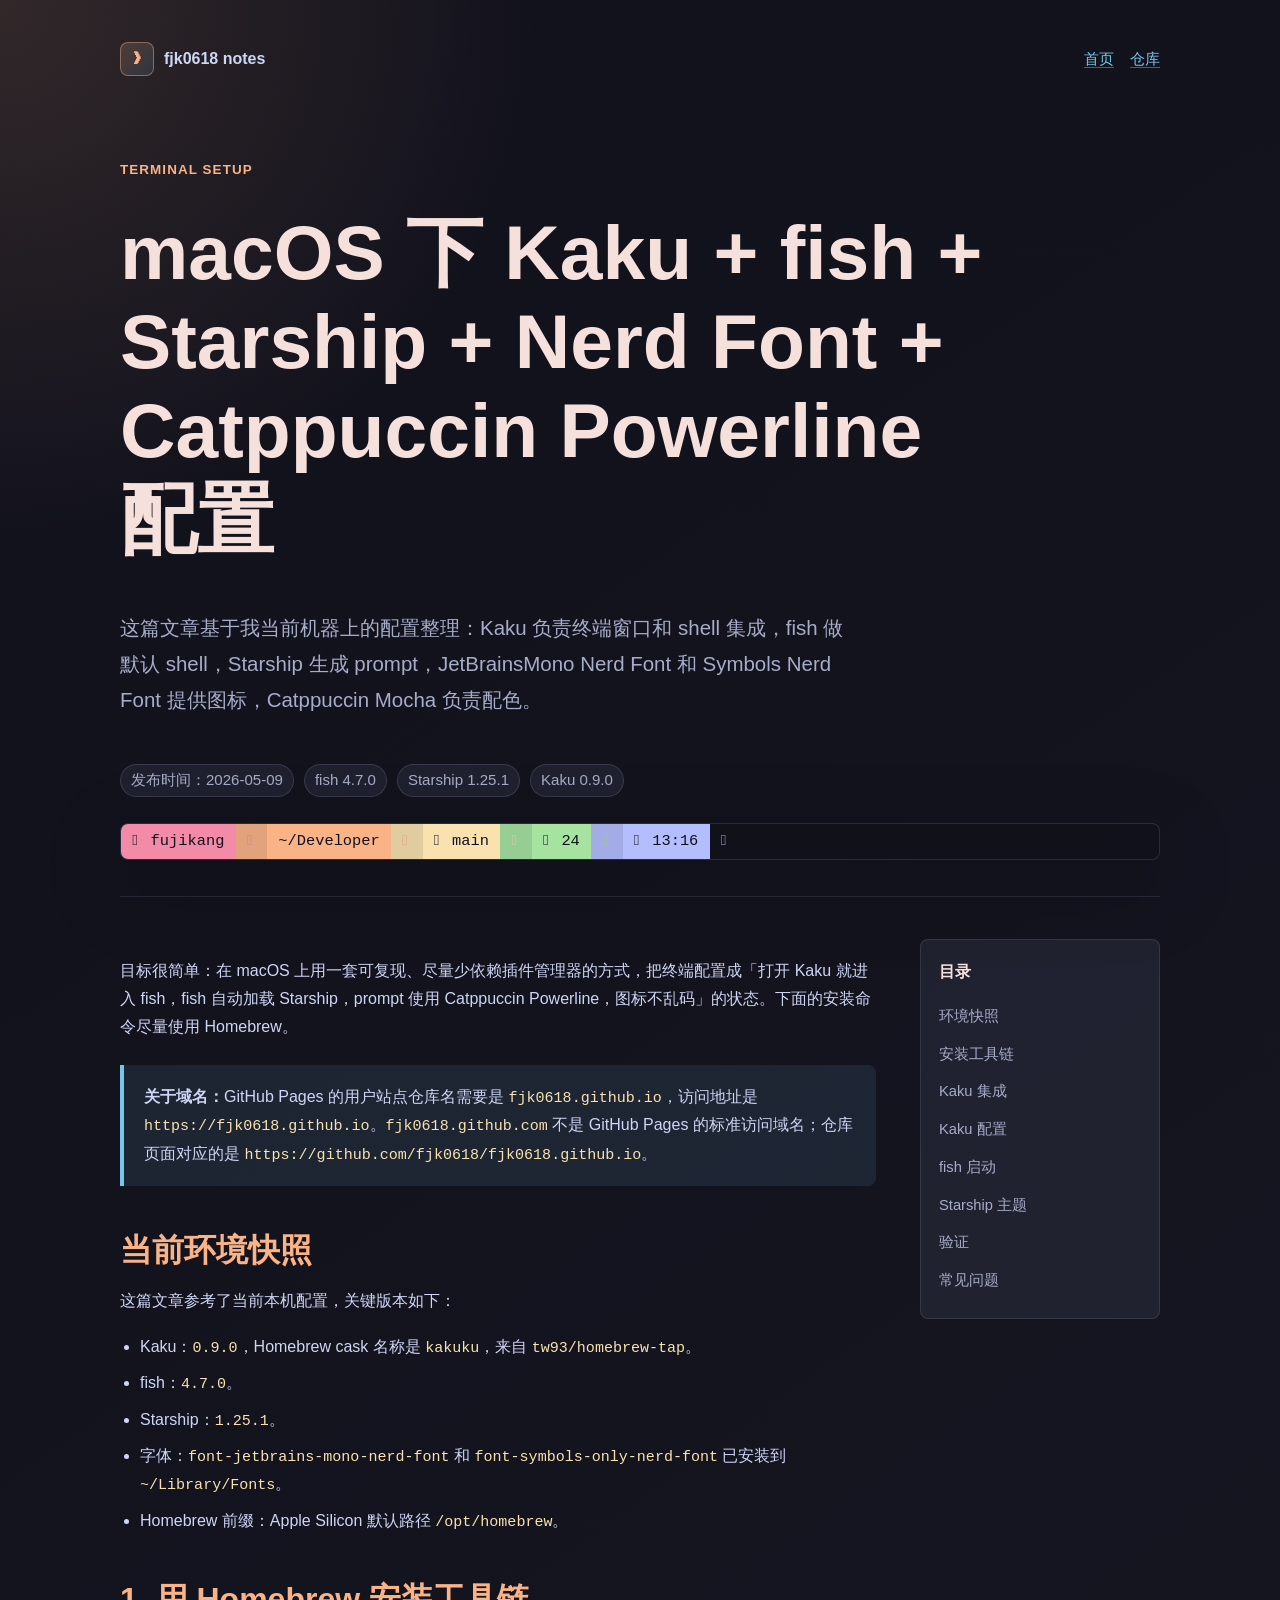
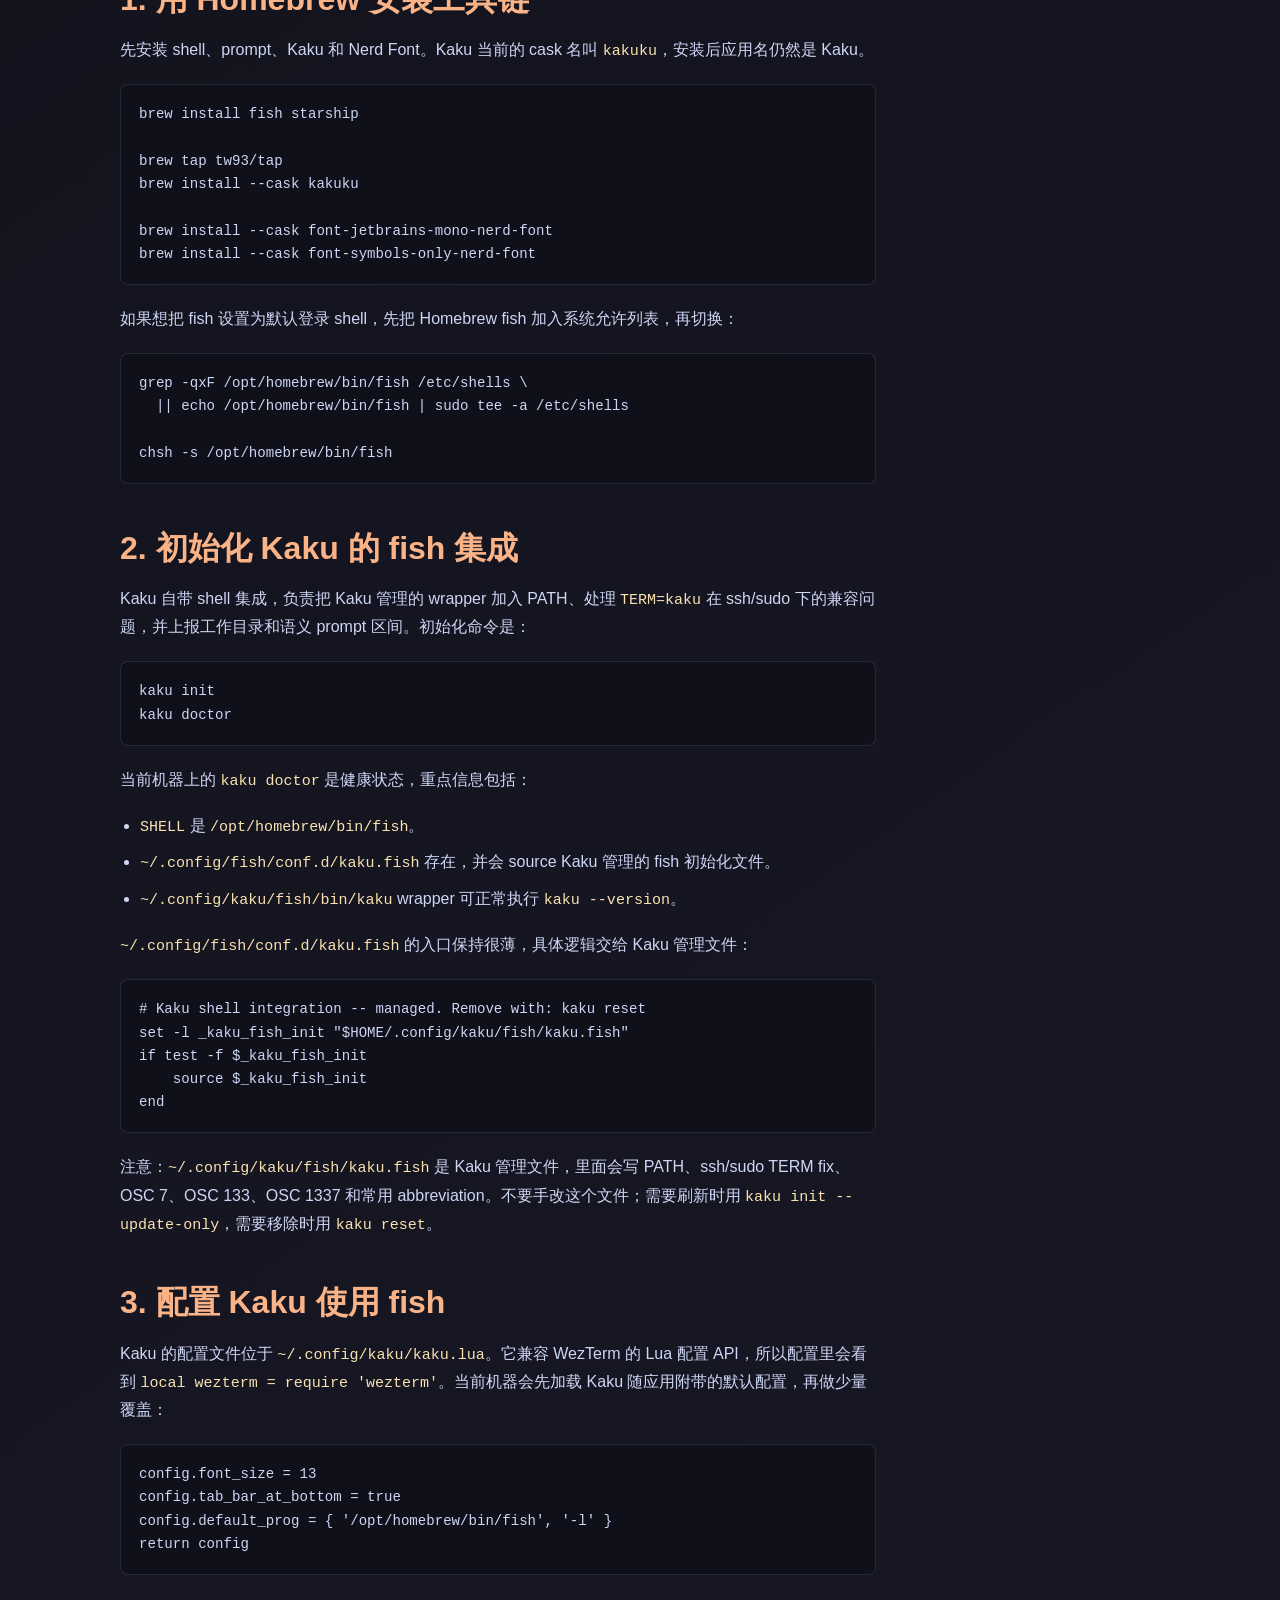
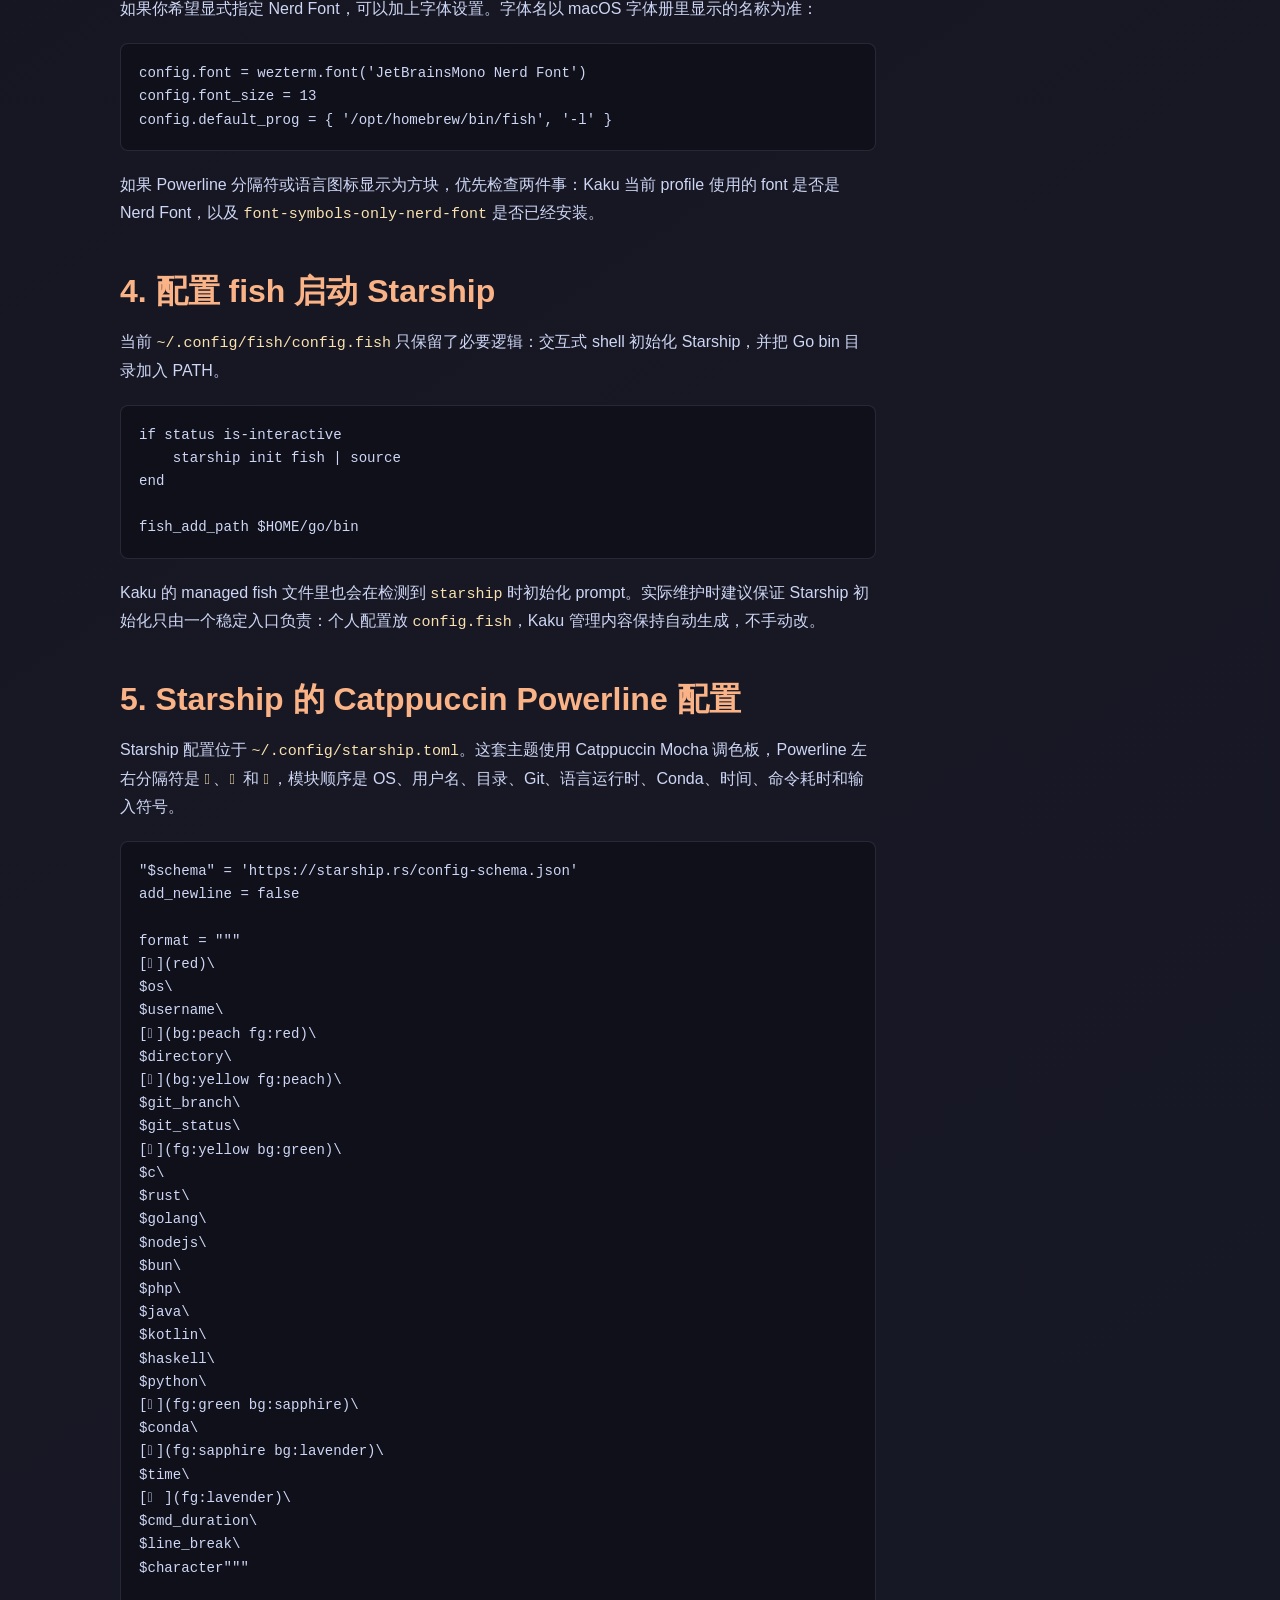
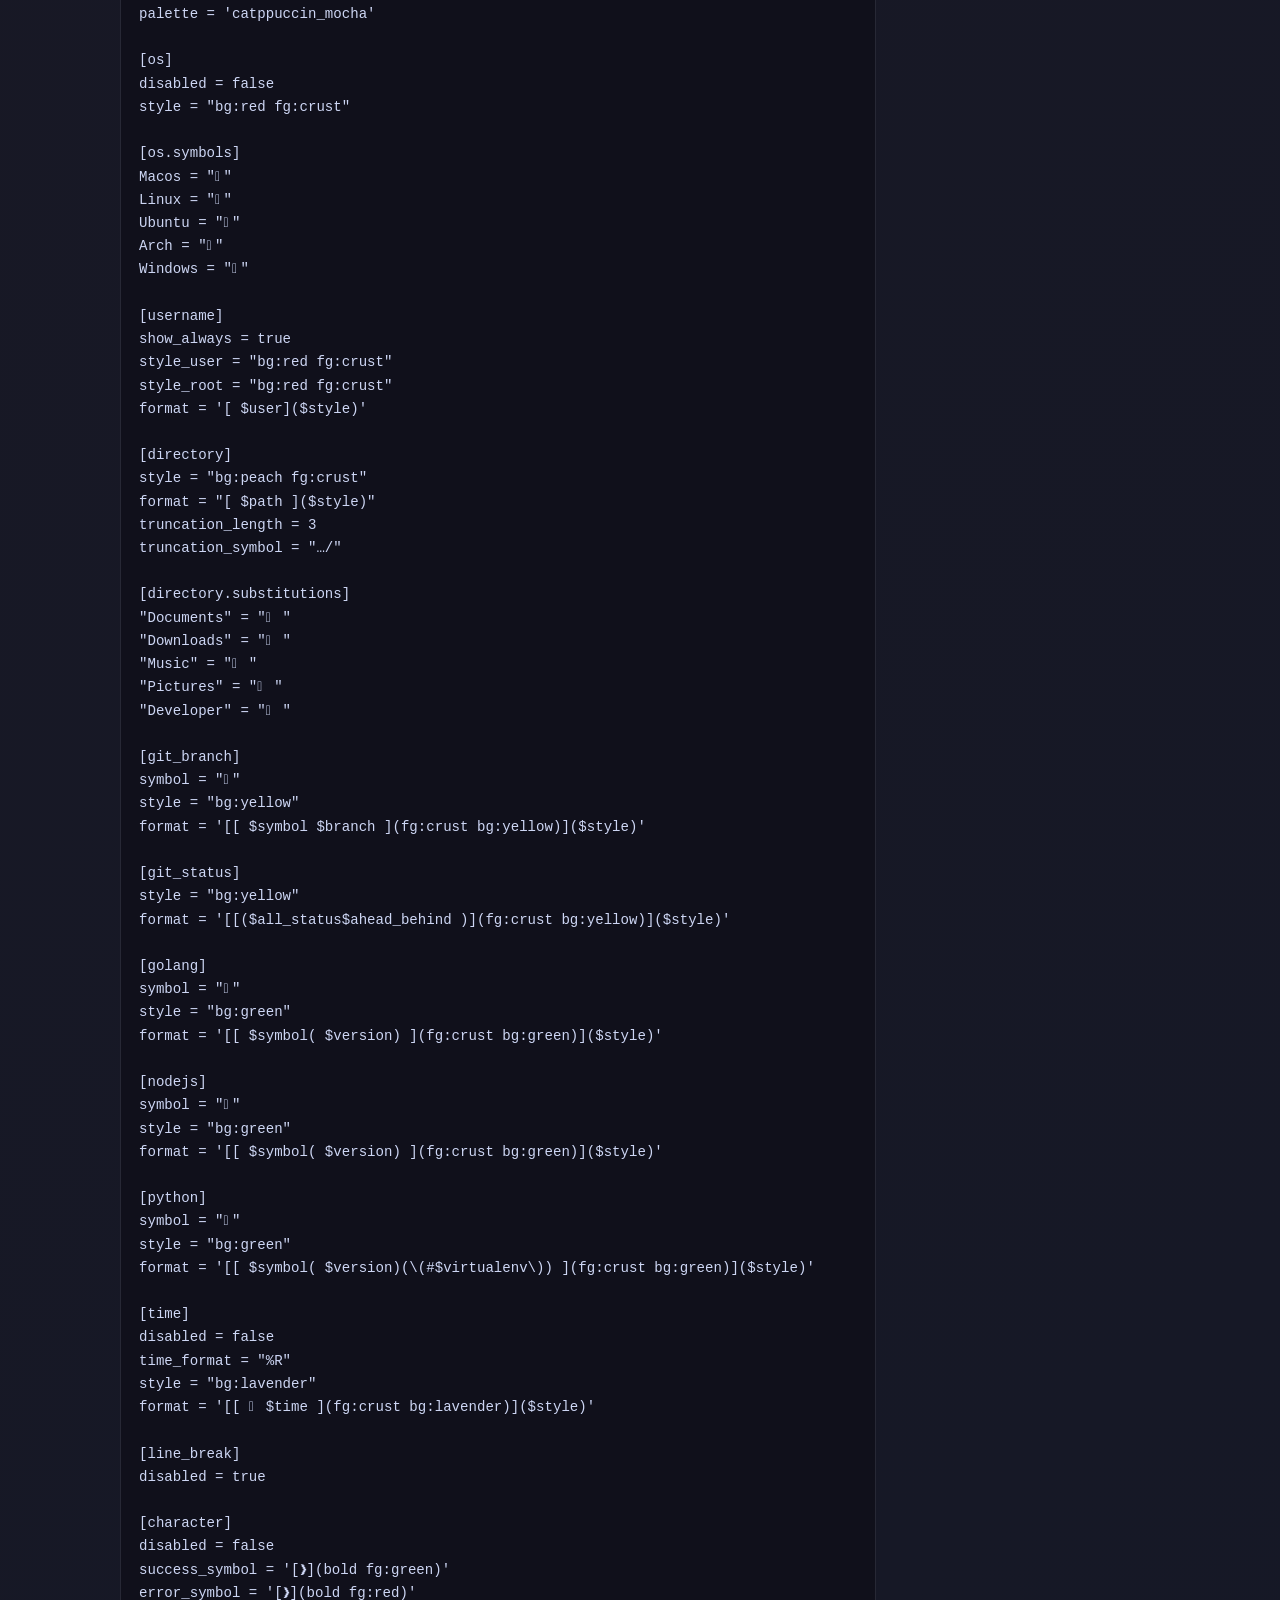
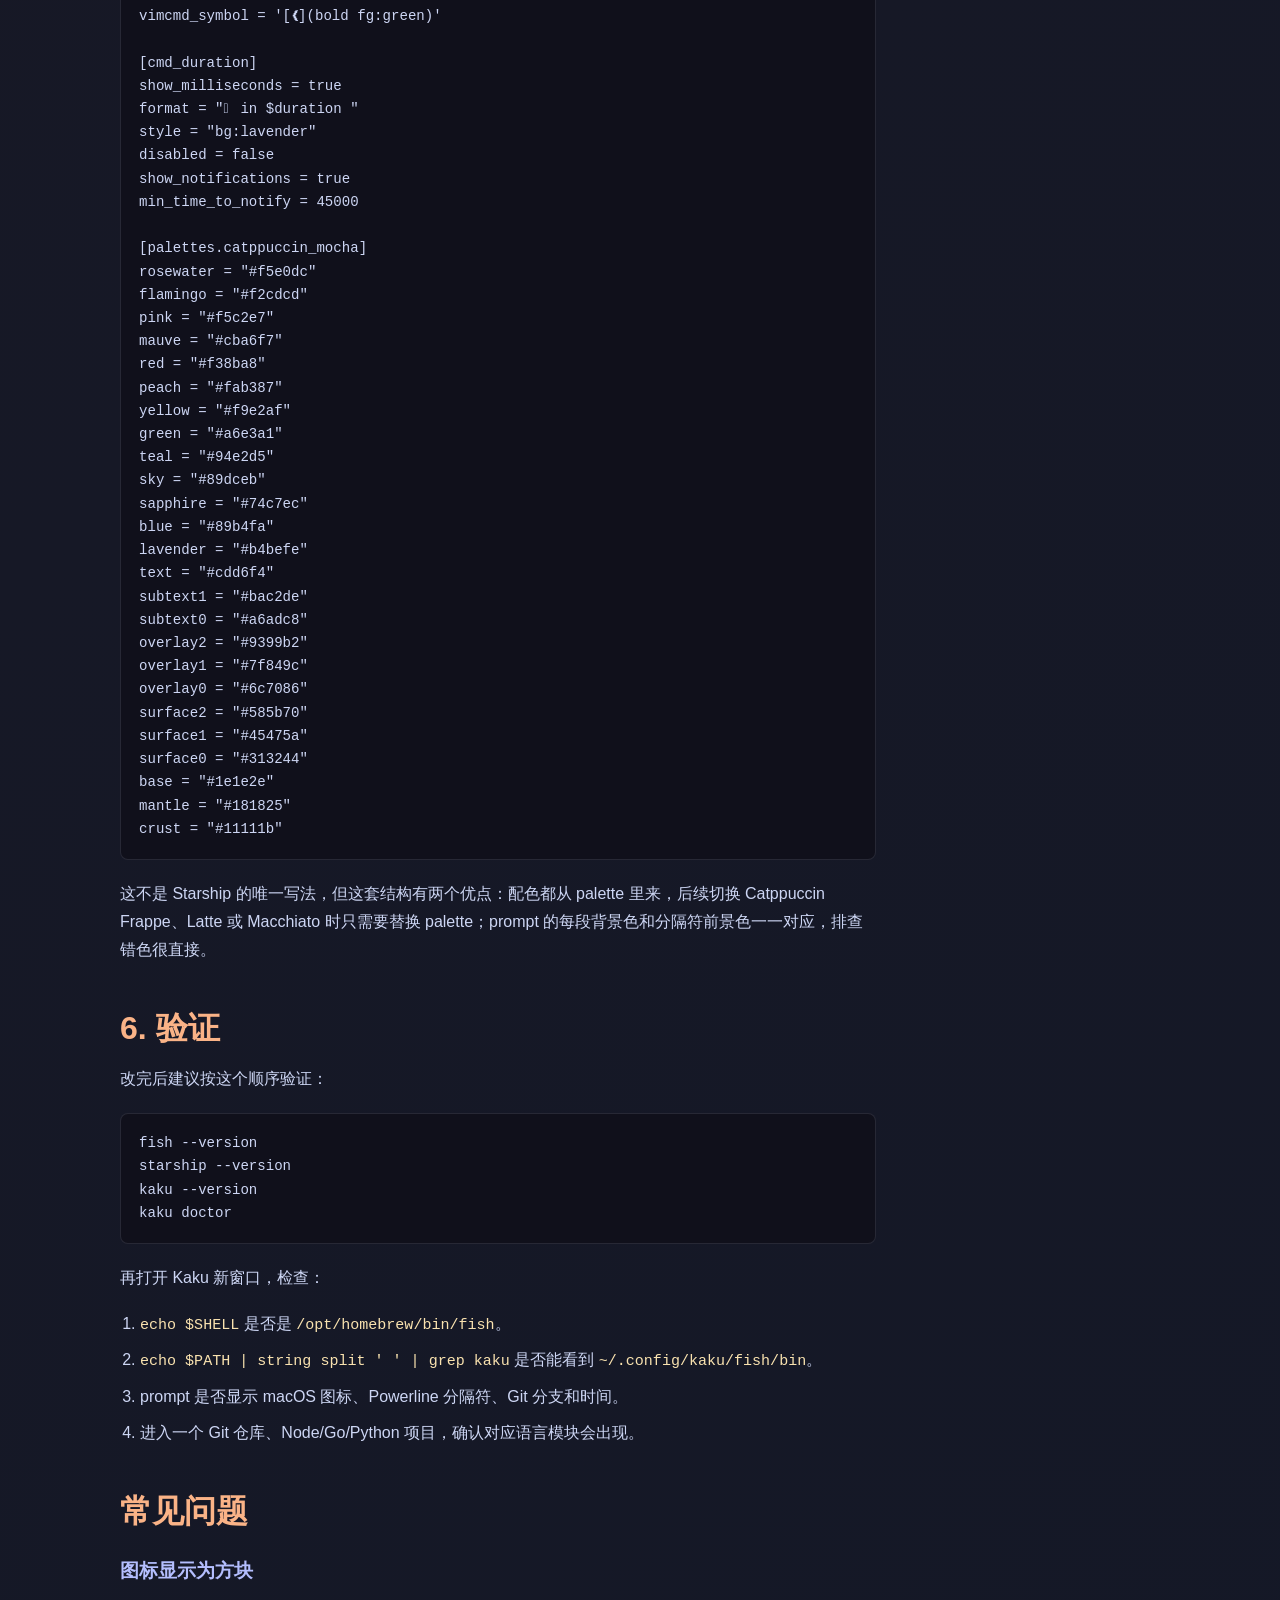
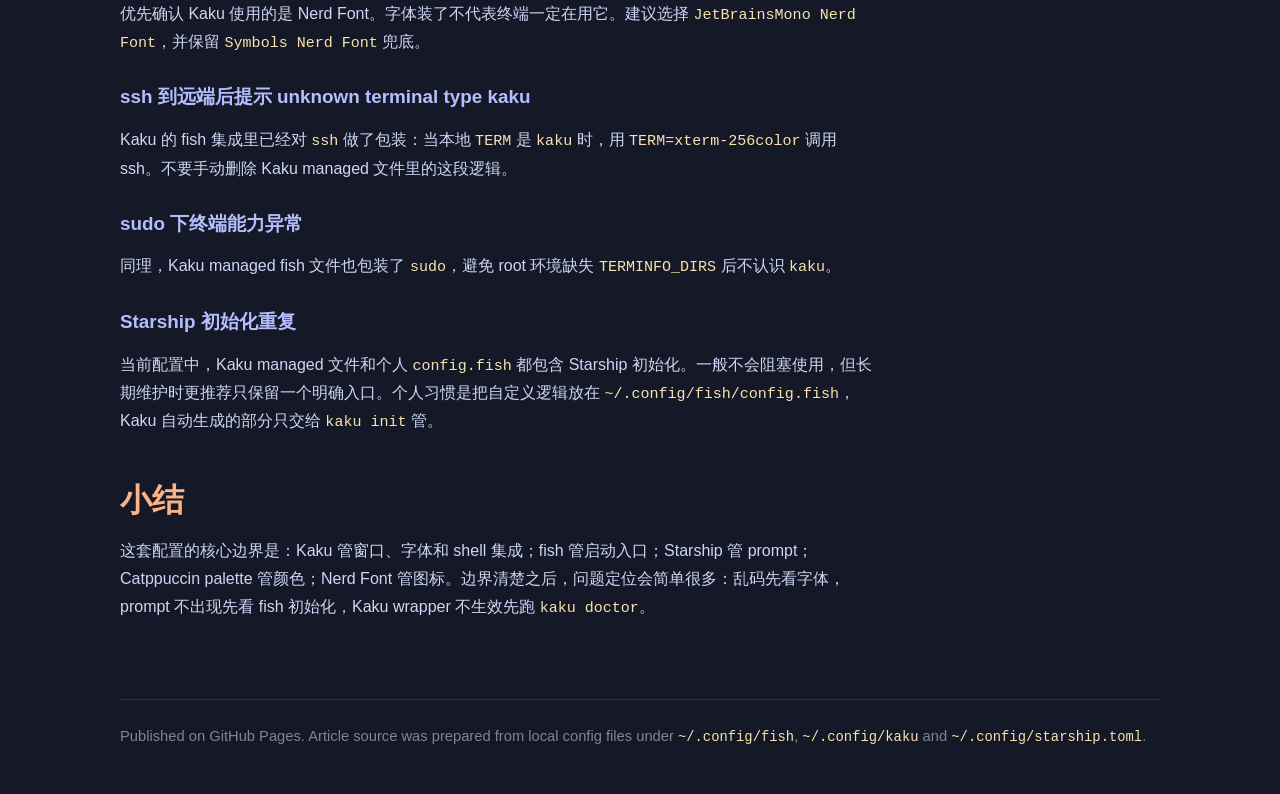
==== posts/mac-kaku-fish-starship-nerd-catppuccin-powerline/index.html @ 11c69523 "docs(blog): 发布终端配置文章" ====
<!doctype html>
<html lang="zh-CN">
  <head>
    <meta charset="utf-8">
    <meta name="viewport" content="width=device-width, initial-scale=1">
    <title>macOS 下 Kaku + fish + Starship + Nerd Font + Catppuccin Powerline 配置</title>
    <meta name="description" content="基于本机配置整理的 macOS 终端配置笔记：Kaku、fish、Starship、JetBrainsMono Nerd Font 与 Catppuccin Powerline prompt。">
    <link rel="stylesheet" href="/styles.css">
  </head>
  <body>
    <div class="site">
      <header class="topbar">
        <a class="brand" href="/">
          <span class="brand-mark">❯</span>
          <span>fjk0618 notes</span>
        </a>
        <nav class="nav" aria-label="站点导航">
          <a href="/">首页</a>
          <a href="https://github.com/fjk0618/fjk0618.github.io">仓库</a>
        </nav>
      </header>

      <section class="hero">
        <div class="eyebrow">terminal setup</div>
        <h1>macOS 下 Kaku + fish + Starship + Nerd Font + Catppuccin Powerline 配置</h1>
        <p class="lead">这篇文章基于我当前机器上的配置整理：Kaku 负责终端窗口和 shell 集成，fish 做默认 shell，Starship 生成 prompt，JetBrainsMono Nerd Font 和 Symbols Nerd Font 提供图标，Catppuccin Mocha 负责配色。</p>
        <div class="meta">
          <span class="pill">发布时间：2026-05-09</span>
          <span class="pill">fish 4.7.0</span>
          <span class="pill">Starship 1.25.1</span>
          <span class="pill">Kaku 0.9.0</span>
        </div>
        <div class="terminal-strip" aria-label="Prompt preview">
          <div class="terminal-line">
            <span class="seg seg-os">󰀵 fujikang</span><span class="seg sep" style="background: var(--peach); color: var(--red);"></span><span class="seg seg-dir">~/Developer</span><span class="seg sep" style="background: var(--yellow); color: var(--peach);"></span><span class="seg seg-git"> main</span><span class="seg sep" style="background: var(--green); color: var(--yellow);"></span><span class="seg seg-lang"> 24</span><span class="seg sep" style="background: var(--lavender); color: var(--green);"></span><span class="seg seg-time"> 13:16</span><span class="seg sep" style="color: var(--lavender);"></span>
          </div>
        </div>
      </section>

      <div class="content">
        <main>
          <article>
            <p>目标很简单：在 macOS 上用一套可复现、尽量少依赖插件管理器的方式，把终端配置成「打开 Kaku 就进入 fish，fish 自动加载 Starship，prompt 使用 Catppuccin Powerline，图标不乱码」的状态。下面的安装命令尽量使用 Homebrew。</p>

            <div class="note">
              <strong>关于域名：</strong>GitHub Pages 的用户站点仓库名需要是 <code>fjk0618.github.io</code>，访问地址是 <code>https://fjk0618.github.io</code>。<code>fjk0618.github.com</code> 不是 GitHub Pages 的标准访问域名；仓库页面对应的是 <code>https://github.com/fjk0618/fjk0618.github.io</code>。
            </div>

            <h2 id="environment">当前环境快照</h2>
            <p>这篇文章参考了当前本机配置，关键版本如下：</p>
            <ul>
              <li>Kaku：<code>0.9.0</code>，Homebrew cask 名称是 <code>kakuku</code>，来自 <code>tw93/homebrew-tap</code>。</li>
              <li>fish：<code>4.7.0</code>。</li>
              <li>Starship：<code>1.25.1</code>。</li>
              <li>字体：<code>font-jetbrains-mono-nerd-font</code> 和 <code>font-symbols-only-nerd-font</code> 已安装到 <code>~/Library/Fonts</code>。</li>
              <li>Homebrew 前缀：Apple Silicon 默认路径 <code>/opt/homebrew</code>。</li>
            </ul>

            <h2 id="install">1. 用 Homebrew 安装工具链</h2>
            <p>先安装 shell、prompt、Kaku 和 Nerd Font。Kaku 当前的 cask 名叫 <code>kakuku</code>，安装后应用名仍然是 Kaku。</p>
<pre><code class="language-bash">brew install fish starship

brew tap tw93/tap
brew install --cask kakuku

brew install --cask font-jetbrains-mono-nerd-font
brew install --cask font-symbols-only-nerd-font</code></pre>

            <p>如果想把 fish 设置为默认登录 shell，先把 Homebrew fish 加入系统允许列表，再切换：</p>
<pre><code class="language-bash">grep -qxF /opt/homebrew/bin/fish /etc/shells \
  || echo /opt/homebrew/bin/fish | sudo tee -a /etc/shells

chsh -s /opt/homebrew/bin/fish</code></pre>

            <h2 id="kaku">2. 初始化 Kaku 的 fish 集成</h2>
            <p>Kaku 自带 shell 集成，负责把 Kaku 管理的 wrapper 加入 PATH、处理 <code>TERM=kaku</code> 在 ssh/sudo 下的兼容问题，并上报工作目录和语义 prompt 区间。初始化命令是：</p>
<pre><code class="language-bash">kaku init
kaku doctor</code></pre>

            <p>当前机器上的 <code>kaku doctor</code> 是健康状态，重点信息包括：</p>
            <ul>
              <li><code>SHELL</code> 是 <code>/opt/homebrew/bin/fish</code>。</li>
              <li><code>~/.config/fish/conf.d/kaku.fish</code> 存在，并会 source Kaku 管理的 fish 初始化文件。</li>
              <li><code>~/.config/kaku/fish/bin/kaku</code> wrapper 可正常执行 <code>kaku --version</code>。</li>
            </ul>

            <p><code>~/.config/fish/conf.d/kaku.fish</code> 的入口保持很薄，具体逻辑交给 Kaku 管理文件：</p>
<pre><code class="language-fish"># Kaku shell integration -- managed. Remove with: kaku reset
set -l _kaku_fish_init "$HOME/.config/kaku/fish/kaku.fish"
if test -f $_kaku_fish_init
    source $_kaku_fish_init
end</code></pre>

            <p>注意：<code>~/.config/kaku/fish/kaku.fish</code> 是 Kaku 管理文件，里面会写 PATH、ssh/sudo TERM fix、OSC 7、OSC 133、OSC 1337 和常用 abbreviation。不要手改这个文件；需要刷新时用 <code>kaku init --update-only</code>，需要移除时用 <code>kaku reset</code>。</p>

            <h2 id="kaku-config">3. 配置 Kaku 使用 fish</h2>
            <p>Kaku 的配置文件位于 <code>~/.config/kaku/kaku.lua</code>。它兼容 WezTerm 的 Lua 配置 API，所以配置里会看到 <code>local wezterm = require 'wezterm'</code>。当前机器会先加载 Kaku 随应用附带的默认配置，再做少量覆盖：</p>
<pre><code class="language-lua">config.font_size = 13
config.tab_bar_at_bottom = true
config.default_prog = { '/opt/homebrew/bin/fish', '-l' }
return config</code></pre>

            <p>如果你希望显式指定 Nerd Font，可以加上字体设置。字体名以 macOS 字体册里显示的名称为准：</p>
<pre><code class="language-lua">config.font = wezterm.font('JetBrainsMono Nerd Font')
config.font_size = 13
config.default_prog = { '/opt/homebrew/bin/fish', '-l' }</code></pre>

            <p>如果 Powerline 分隔符或语言图标显示为方块，优先检查两件事：Kaku 当前 profile 使用的 font 是否是 Nerd Font，以及 <code>font-symbols-only-nerd-font</code> 是否已经安装。</p>

            <h2 id="fish">4. 配置 fish 启动 Starship</h2>
            <p>当前 <code>~/.config/fish/config.fish</code> 只保留了必要逻辑：交互式 shell 初始化 Starship，并把 Go bin 目录加入 PATH。</p>
<pre><code class="language-fish">if status is-interactive
    starship init fish | source
end

fish_add_path $HOME/go/bin</code></pre>

            <p>Kaku 的 managed fish 文件里也会在检测到 <code>starship</code> 时初始化 prompt。实际维护时建议保证 Starship 初始化只由一个稳定入口负责：个人配置放 <code>config.fish</code>，Kaku 管理内容保持自动生成，不手动改。</p>

            <h2 id="starship">5. Starship 的 Catppuccin Powerline 配置</h2>
            <p>Starship 配置位于 <code>~/.config/starship.toml</code>。这套主题使用 Catppuccin Mocha 调色板，Powerline 左右分隔符是 <code></code>、<code></code> 和 <code></code>，模块顺序是 OS、用户名、目录、Git、语言运行时、Conda、时间、命令耗时和输入符号。</p>

<pre><code class="language-toml">"$schema" = 'https://starship.rs/config-schema.json'
add_newline = false

format = """
[](red)\
$os\
$username\
[](bg:peach fg:red)\
$directory\
[](bg:yellow fg:peach)\
$git_branch\
$git_status\
[](fg:yellow bg:green)\
$c\
$rust\
$golang\
$nodejs\
$bun\
$php\
$java\
$kotlin\
$haskell\
$python\
[](fg:green bg:sapphire)\
$conda\
[](fg:sapphire bg:lavender)\
$time\
[ ](fg:lavender)\
$cmd_duration\
$line_break\
$character"""

palette = 'catppuccin_mocha'

[os]
disabled = false
style = "bg:red fg:crust"

[os.symbols]
Macos = "󰀵"
Linux = "󰌽"
Ubuntu = "󰕈"
Arch = "󰣇"
Windows = ""

[username]
show_always = true
style_user = "bg:red fg:crust"
style_root = "bg:red fg:crust"
format = '[ $user]($style)'

[directory]
style = "bg:peach fg:crust"
format = "[ $path ]($style)"
truncation_length = 3
truncation_symbol = "…/"

[directory.substitutions]
"Documents" = "󰈙 "
"Downloads" = " "
"Music" = "󰝚 "
"Pictures" = " "
"Developer" = "󰲋 "

[git_branch]
symbol = ""
style = "bg:yellow"
format = '[[ $symbol $branch ](fg:crust bg:yellow)]($style)'

[git_status]
style = "bg:yellow"
format = '[[($all_status$ahead_behind )](fg:crust bg:yellow)]($style)'

[golang]
symbol = ""
style = "bg:green"
format = '[[ $symbol( $version) ](fg:crust bg:green)]($style)'

[nodejs]
symbol = ""
style = "bg:green"
format = '[[ $symbol( $version) ](fg:crust bg:green)]($style)'

[python]
symbol = ""
style = "bg:green"
format = '[[ $symbol( $version)(\(#$virtualenv\)) ](fg:crust bg:green)]($style)'

[time]
disabled = false
time_format = "%R"
style = "bg:lavender"
format = '[[  $time ](fg:crust bg:lavender)]($style)'

[line_break]
disabled = true

[character]
disabled = false
success_symbol = '[❯](bold fg:green)'
error_symbol = '[❯](bold fg:red)'
vimcmd_symbol = '[❮](bold fg:green)'

[cmd_duration]
show_milliseconds = true
format = " in $duration "
style = "bg:lavender"
disabled = false
show_notifications = true
min_time_to_notify = 45000

[palettes.catppuccin_mocha]
rosewater = "#f5e0dc"
flamingo = "#f2cdcd"
pink = "#f5c2e7"
mauve = "#cba6f7"
red = "#f38ba8"
peach = "#fab387"
yellow = "#f9e2af"
green = "#a6e3a1"
teal = "#94e2d5"
sky = "#89dceb"
sapphire = "#74c7ec"
blue = "#89b4fa"
lavender = "#b4befe"
text = "#cdd6f4"
subtext1 = "#bac2de"
subtext0 = "#a6adc8"
overlay2 = "#9399b2"
overlay1 = "#7f849c"
overlay0 = "#6c7086"
surface2 = "#585b70"
surface1 = "#45475a"
surface0 = "#313244"
base = "#1e1e2e"
mantle = "#181825"
crust = "#11111b"</code></pre>

            <p>这不是 Starship 的唯一写法，但这套结构有两个优点：配色都从 palette 里来，后续切换 Catppuccin Frappe、Latte 或 Macchiato 时只需要替换 palette；prompt 的每段背景色和分隔符前景色一一对应，排查错色很直接。</p>

            <h2 id="verify">6. 验证</h2>
            <p>改完后建议按这个顺序验证：</p>
<pre><code class="language-bash">fish --version
starship --version
kaku --version
kaku doctor</code></pre>

            <p>再打开 Kaku 新窗口，检查：</p>
            <ol>
              <li><code>echo $SHELL</code> 是否是 <code>/opt/homebrew/bin/fish</code>。</li>
              <li><code>echo $PATH | string split ' ' | grep kaku</code> 是否能看到 <code>~/.config/kaku/fish/bin</code>。</li>
              <li>prompt 是否显示 macOS 图标、Powerline 分隔符、Git 分支和时间。</li>
              <li>进入一个 Git 仓库、Node/Go/Python 项目，确认对应语言模块会出现。</li>
            </ol>

            <h2 id="troubleshooting">常见问题</h2>
            <h3>图标显示为方块</h3>
            <p>优先确认 Kaku 使用的是 Nerd Font。字体装了不代表终端一定在用它。建议选择 <code>JetBrainsMono Nerd Font</code>，并保留 <code>Symbols Nerd Font</code> 兜底。</p>

            <h3>ssh 到远端后提示 unknown terminal type kaku</h3>
            <p>Kaku 的 fish 集成里已经对 <code>ssh</code> 做了包装：当本地 <code>TERM</code> 是 <code>kaku</code> 时，用 <code>TERM=xterm-256color</code> 调用 ssh。不要手动删除 Kaku managed 文件里的这段逻辑。</p>

            <h3>sudo 下终端能力异常</h3>
            <p>同理，Kaku managed fish 文件也包装了 <code>sudo</code>，避免 root 环境缺失 <code>TERMINFO_DIRS</code> 后不认识 <code>kaku</code>。</p>

            <h3>Starship 初始化重复</h3>
            <p>当前配置中，Kaku managed 文件和个人 <code>config.fish</code> 都包含 Starship 初始化。一般不会阻塞使用，但长期维护时更推荐只保留一个明确入口。个人习惯是把自定义逻辑放在 <code>~/.config/fish/config.fish</code>，Kaku 自动生成的部分只交给 <code>kaku init</code> 管。</p>

            <h2 id="summary">小结</h2>
            <p>这套配置的核心边界是：Kaku 管窗口、字体和 shell 集成；fish 管启动入口；Starship 管 prompt；Catppuccin palette 管颜色；Nerd Font 管图标。边界清楚之后，问题定位会简单很多：乱码先看字体，prompt 不出现先看 fish 初始化，Kaku wrapper 不生效先跑 <code>kaku doctor</code>。</p>
          </article>
        </main>

        <aside class="toc" aria-label="文章目录">
          <strong>目录</strong>
          <a href="#environment">环境快照</a>
          <a href="#install">安装工具链</a>
          <a href="#kaku">Kaku 集成</a>
          <a href="#kaku-config">Kaku 配置</a>
          <a href="#fish">fish 启动</a>
          <a href="#starship">Starship 主题</a>
          <a href="#verify">验证</a>
          <a href="#troubleshooting">常见问题</a>
        </aside>
      </div>

      <footer class="footer">
        Published on GitHub Pages. Article source was prepared from local config files under <code>~/.config/fish</code>, <code>~/.config/kaku</code> and <code>~/.config/starship.toml</code>.
      </footer>
    </div>
  </body>
</html>
---- styles.css ----
:root {
  color-scheme: dark;
  --rosewater: #f5e0dc;
  --flamingo: #f2cdcd;
  --pink: #f5c2e7;
  --mauve: #cba6f7;
  --red: #f38ba8;
  --peach: #fab387;
  --yellow: #f9e2af;
  --green: #a6e3a1;
  --teal: #94e2d5;
  --sky: #89dceb;
  --sapphire: #74c7ec;
  --lavender: #b4befe;
  --text: #cdd6f4;
  --subtext: #a6adc8;
  --overlay: #7f849c;
  --surface: #313244;
  --surface-strong: #45475a;
  --base: #1e1e2e;
  --mantle: #181825;
  --crust: #11111b;
}

* {
  box-sizing: border-box;
}

html {
  background: var(--crust);
  scroll-behavior: smooth;
}

body {
  margin: 0;
  min-height: 100vh;
  background:
    radial-gradient(circle at top left, rgba(250, 179, 135, 0.14), transparent 34rem),
    linear-gradient(145deg, var(--crust) 0%, var(--mantle) 44%, #141827 100%);
  color: var(--text);
  font: 16px/1.75 ui-sans-serif, -apple-system, BlinkMacSystemFont, "PingFang SC", "Hiragino Sans GB", "Microsoft YaHei", sans-serif;
  letter-spacing: 0;
}

a {
  color: var(--sapphire);
  text-decoration-color: rgba(116, 199, 236, 0.45);
  text-underline-offset: 0.18em;
}

a:hover {
  color: var(--sky);
}

.site {
  width: min(100% - 32px, 1040px);
  margin: 0 auto;
  padding: 32px 0 56px;
}

.topbar {
  display: flex;
  align-items: center;
  justify-content: space-between;
  gap: 20px;
  padding: 10px 0 30px;
}

.brand {
  display: inline-flex;
  align-items: center;
  gap: 10px;
  color: var(--text);
  font-weight: 760;
  text-decoration: none;
}

.brand-mark {
  display: grid;
  place-items: center;
  width: 34px;
  height: 34px;
  border: 1px solid rgba(250, 179, 135, 0.42);
  border-radius: 8px;
  background: linear-gradient(135deg, rgba(250, 179, 135, 0.18), rgba(116, 199, 236, 0.12));
  color: var(--peach);
  font-family: "JetBrainsMono Nerd Font", "JetBrains Mono", ui-monospace, SFMono-Regular, Menlo, monospace;
}

.nav {
  display: flex;
  flex-wrap: wrap;
  justify-content: flex-end;
  gap: 16px;
  color: var(--subtext);
  font-size: 0.94rem;
}

.hero {
  display: grid;
  gap: 26px;
  padding: 52px 0 36px;
  border-bottom: 1px solid rgba(205, 214, 244, 0.12);
}

.eyebrow {
  color: var(--peach);
  font-size: 0.84rem;
  font-weight: 800;
  letter-spacing: 0.08em;
  text-transform: uppercase;
}

h1,
h2,
h3 {
  margin: 0;
  line-height: 1.16;
}

h1 {
  max-width: 900px;
  color: var(--rosewater);
  font-size: clamp(2.3rem, 6vw, 5.7rem);
  letter-spacing: 0;
}

.lead {
  max-width: 740px;
  color: var(--subtext);
  font-size: clamp(1.02rem, 2vw, 1.28rem);
}

.terminal-strip {
  display: grid;
  overflow-x: auto;
  overflow-y: hidden;
  border: 1px solid rgba(205, 214, 244, 0.14);
  border-radius: 8px;
  background: rgba(17, 17, 27, 0.84);
  box-shadow: 0 24px 80px rgba(0, 0, 0, 0.28);
  -webkit-overflow-scrolling: touch;
}

.terminal-line {
  display: flex;
  width: max-content;
  color: var(--crust);
  font-family: "JetBrainsMono Nerd Font", "JetBrains Mono", ui-monospace, SFMono-Regular, Menlo, monospace;
  font-size: clamp(0.72rem, 2.6vw, 0.96rem);
  line-height: 2.3;
  white-space: nowrap;
}

.seg {
  display: inline-flex;
  align-items: center;
  padding: 0 0.7rem;
  min-width: 0;
}

.seg-os { background: var(--red); }
.seg-dir { background: var(--peach); }
.seg-git { background: var(--yellow); }
.seg-lang { background: var(--green); }
.seg-time { background: var(--lavender); }

.sep {
  color: currentColor;
  opacity: 0.9;
}

.content {
  display: grid;
  grid-template-columns: minmax(0, 1fr) 240px;
  gap: 44px;
  padding-top: 42px;
}

main {
  min-width: 0;
}

.toc {
  position: sticky;
  top: 24px;
  align-self: start;
  padding: 18px;
  border: 1px solid rgba(205, 214, 244, 0.12);
  border-radius: 8px;
  background: rgba(49, 50, 68, 0.48);
}

.toc strong {
  display: block;
  margin-bottom: 12px;
  color: var(--rosewater);
}

.toc a {
  display: block;
  padding: 6px 0;
  color: var(--subtext);
  font-size: 0.92rem;
  text-decoration: none;
}

article h2 {
  margin-top: 46px;
  color: var(--peach);
  font-size: clamp(1.42rem, 3vw, 2rem);
}

article h3 {
  margin-top: 30px;
  color: var(--lavender);
  font-size: 1.18rem;
}

article p,
article li {
  color: var(--text);
}

article p {
  margin: 18px 0;
}

article ul,
article ol {
  padding-left: 1.25rem;
}

article li + li {
  margin-top: 8px;
}

.meta {
  display: flex;
  flex-wrap: wrap;
  gap: 10px;
  color: var(--subtext);
  font-size: 0.94rem;
}

.pill {
  display: inline-flex;
  align-items: center;
  min-height: 30px;
  padding: 2px 10px;
  border: 1px solid rgba(205, 214, 244, 0.14);
  border-radius: 999px;
  background: rgba(49, 50, 68, 0.46);
}

.note {
  margin: 24px 0;
  padding: 18px 20px;
  border-left: 4px solid var(--sapphire);
  border-radius: 0 8px 8px 0;
  background: rgba(116, 199, 236, 0.1);
  color: var(--text);
}

code,
pre {
  font-family: "JetBrainsMono Nerd Font", "JetBrains Mono", ui-monospace, SFMono-Regular, Menlo, Consolas, monospace;
}

code {
  color: var(--yellow);
  font-size: 0.94em;
}

pre {
  overflow-x: auto;
  margin: 20px 0;
  padding: 18px;
  border: 1px solid rgba(205, 214, 244, 0.12);
  border-radius: 8px;
  background: rgba(17, 17, 27, 0.92);
  color: var(--text);
  font-size: 0.88rem;
  line-height: 1.65;
}

pre code {
  color: inherit;
  font-size: inherit;
}

.post-list {
  display: grid;
  gap: 18px;
  margin-top: 30px;
}

.post-card {
  display: grid;
  gap: 12px;
  padding: 22px;
  border: 1px solid rgba(205, 214, 244, 0.12);
  border-radius: 8px;
  background: rgba(49, 50, 68, 0.45);
  text-decoration: none;
}

.post-card h2 {
  color: var(--rosewater);
  font-size: 1.42rem;
}

.post-card p {
  margin: 0;
  color: var(--subtext);
}

.footer {
  margin-top: 60px;
  padding-top: 24px;
  border-top: 1px solid rgba(205, 214, 244, 0.12);
  color: var(--overlay);
  font-size: 0.92rem;
}

@media (max-width: 820px) {
  .site {
    width: min(100% - 24px, 1040px);
    padding-top: 18px;
  }

  .topbar {
    align-items: flex-start;
    flex-direction: column;
    padding-bottom: 14px;
  }

  .hero {
    padding-top: 28px;
  }

  .content {
    grid-template-columns: 1fr;
    gap: 18px;
  }

  .toc {
    position: static;
    order: -1;
  }
}
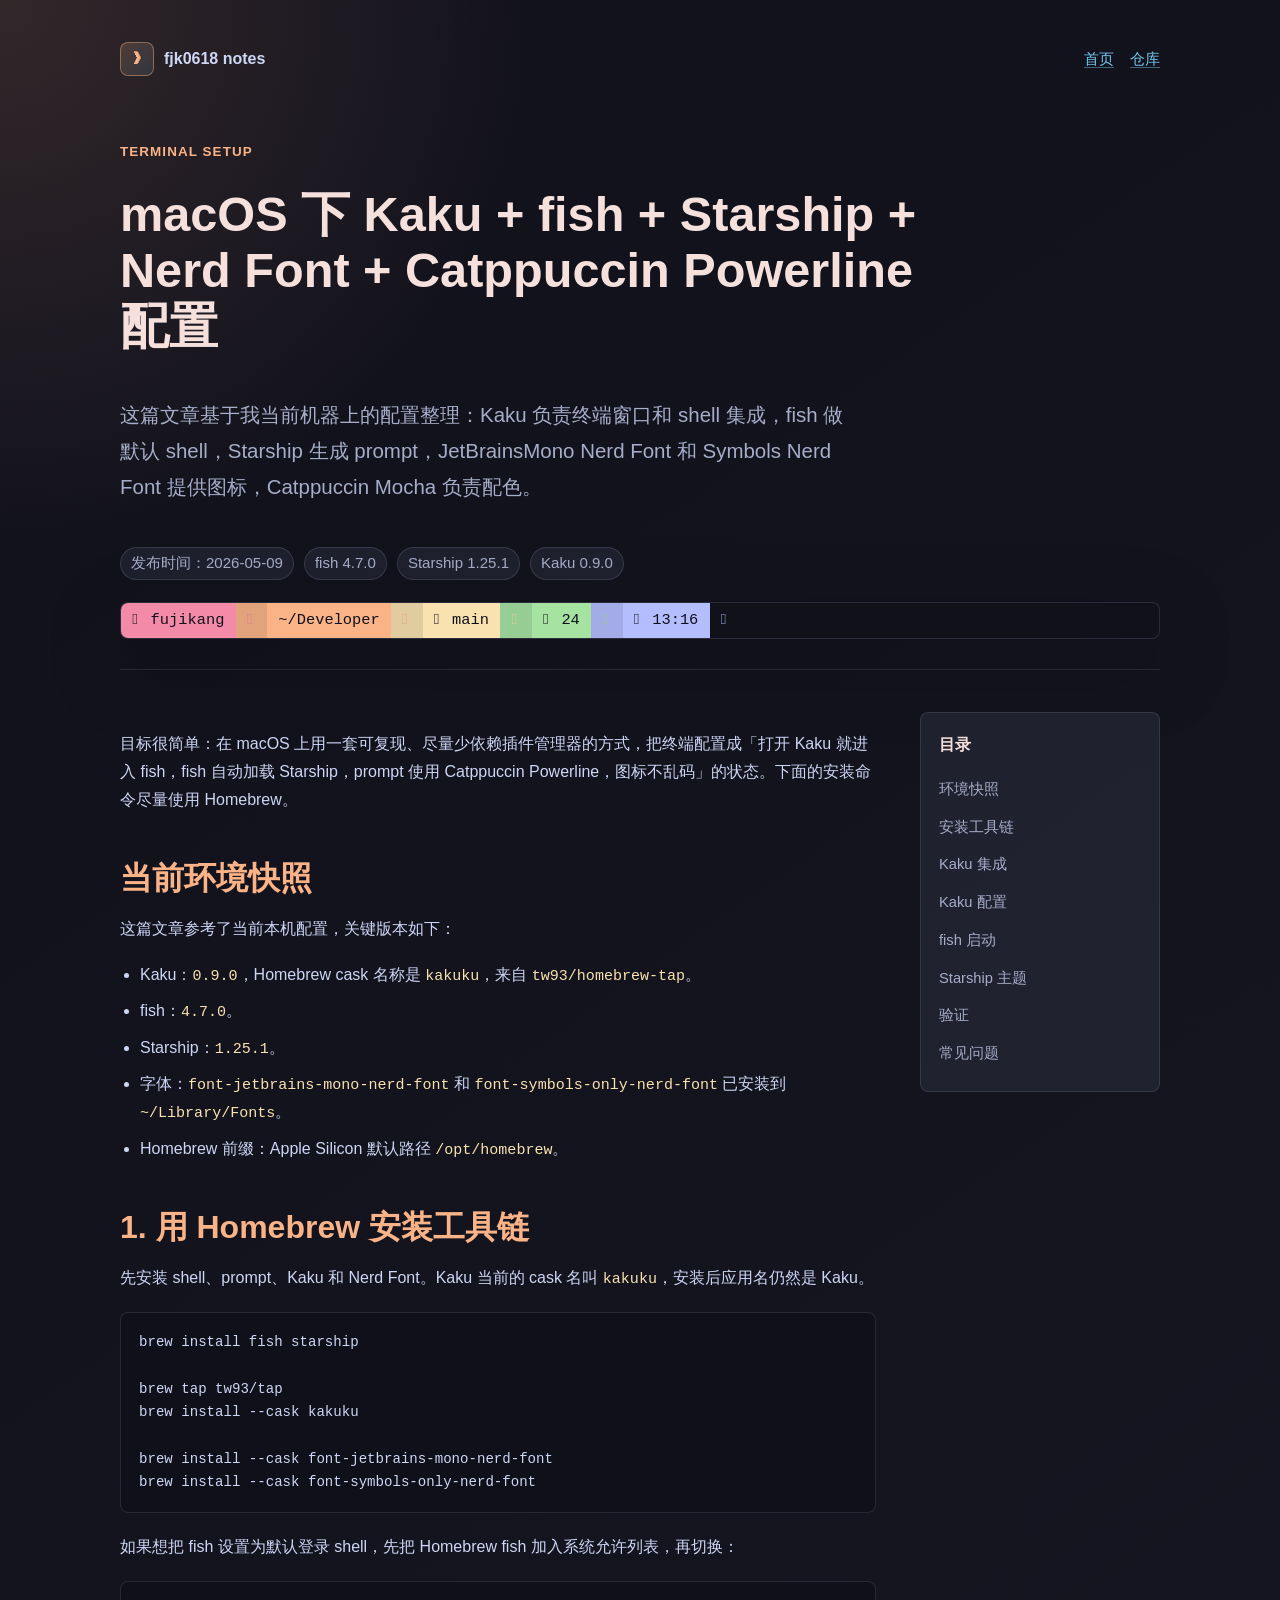
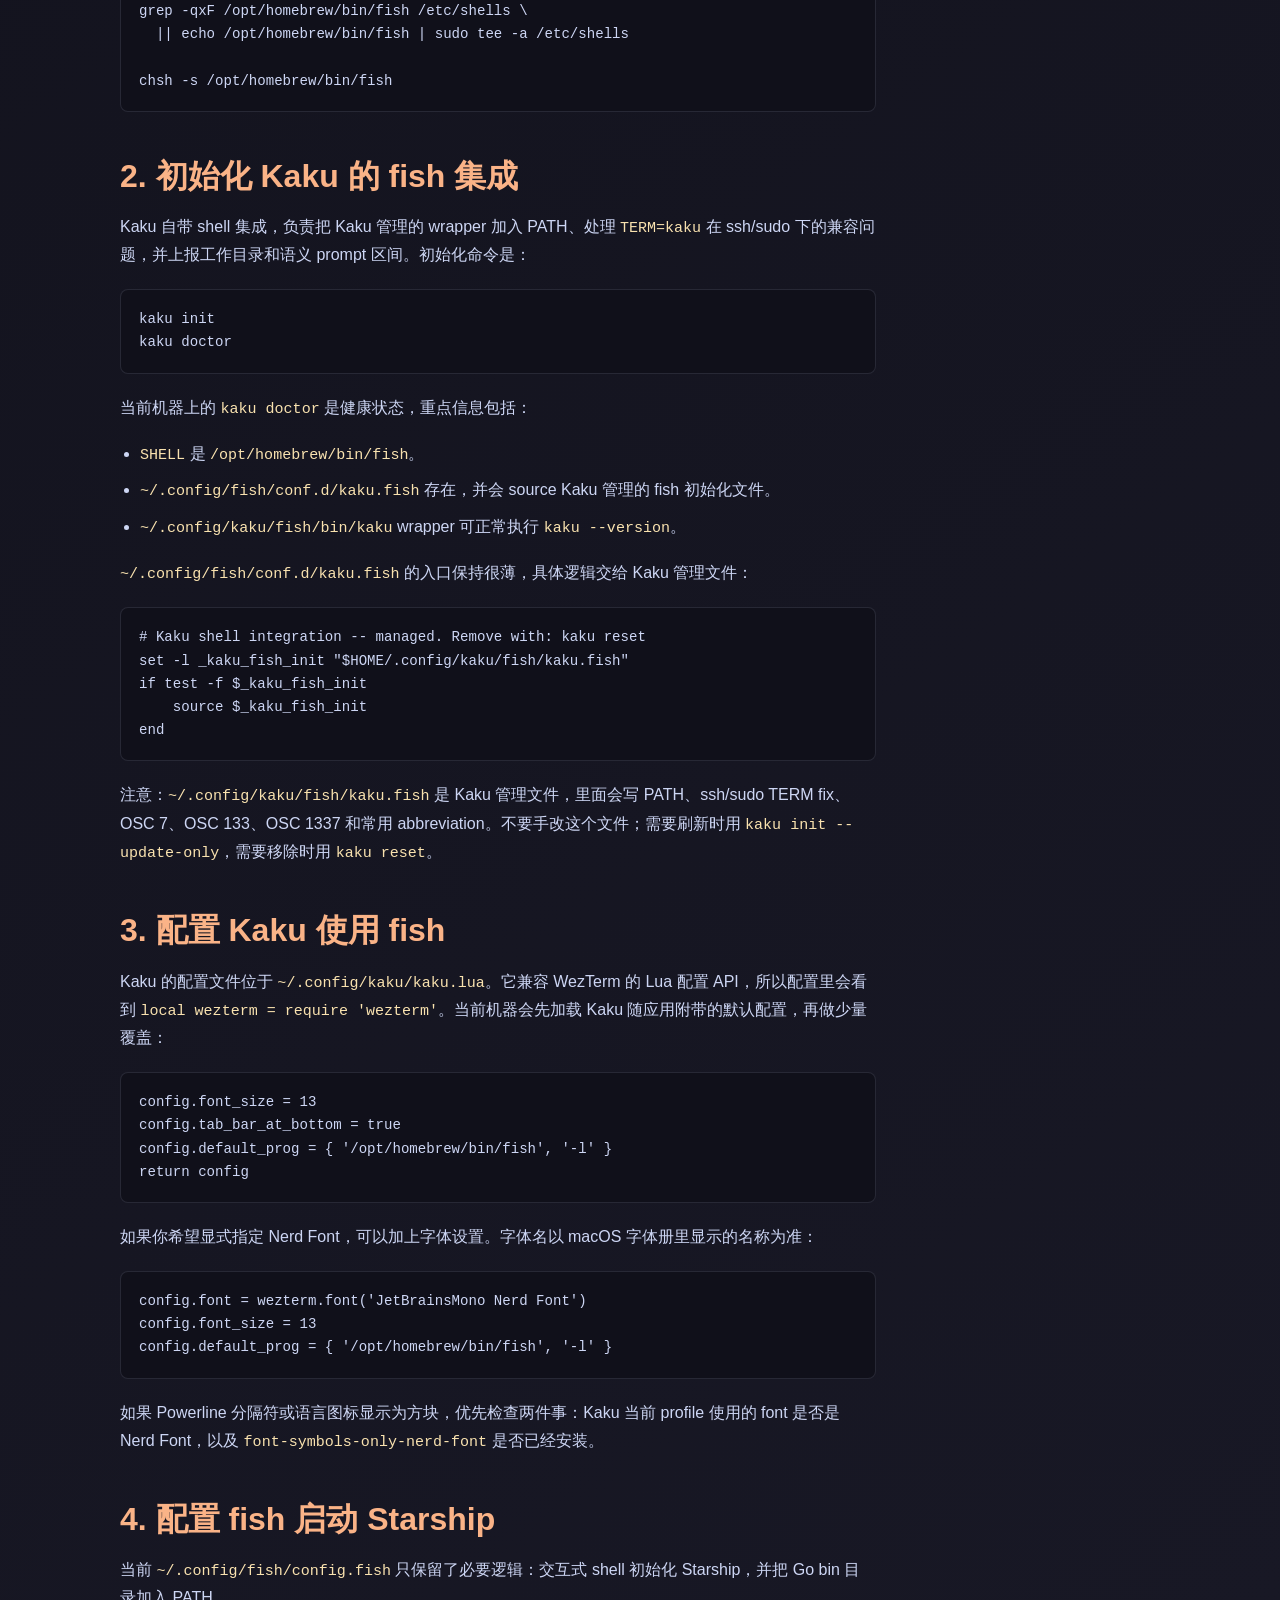
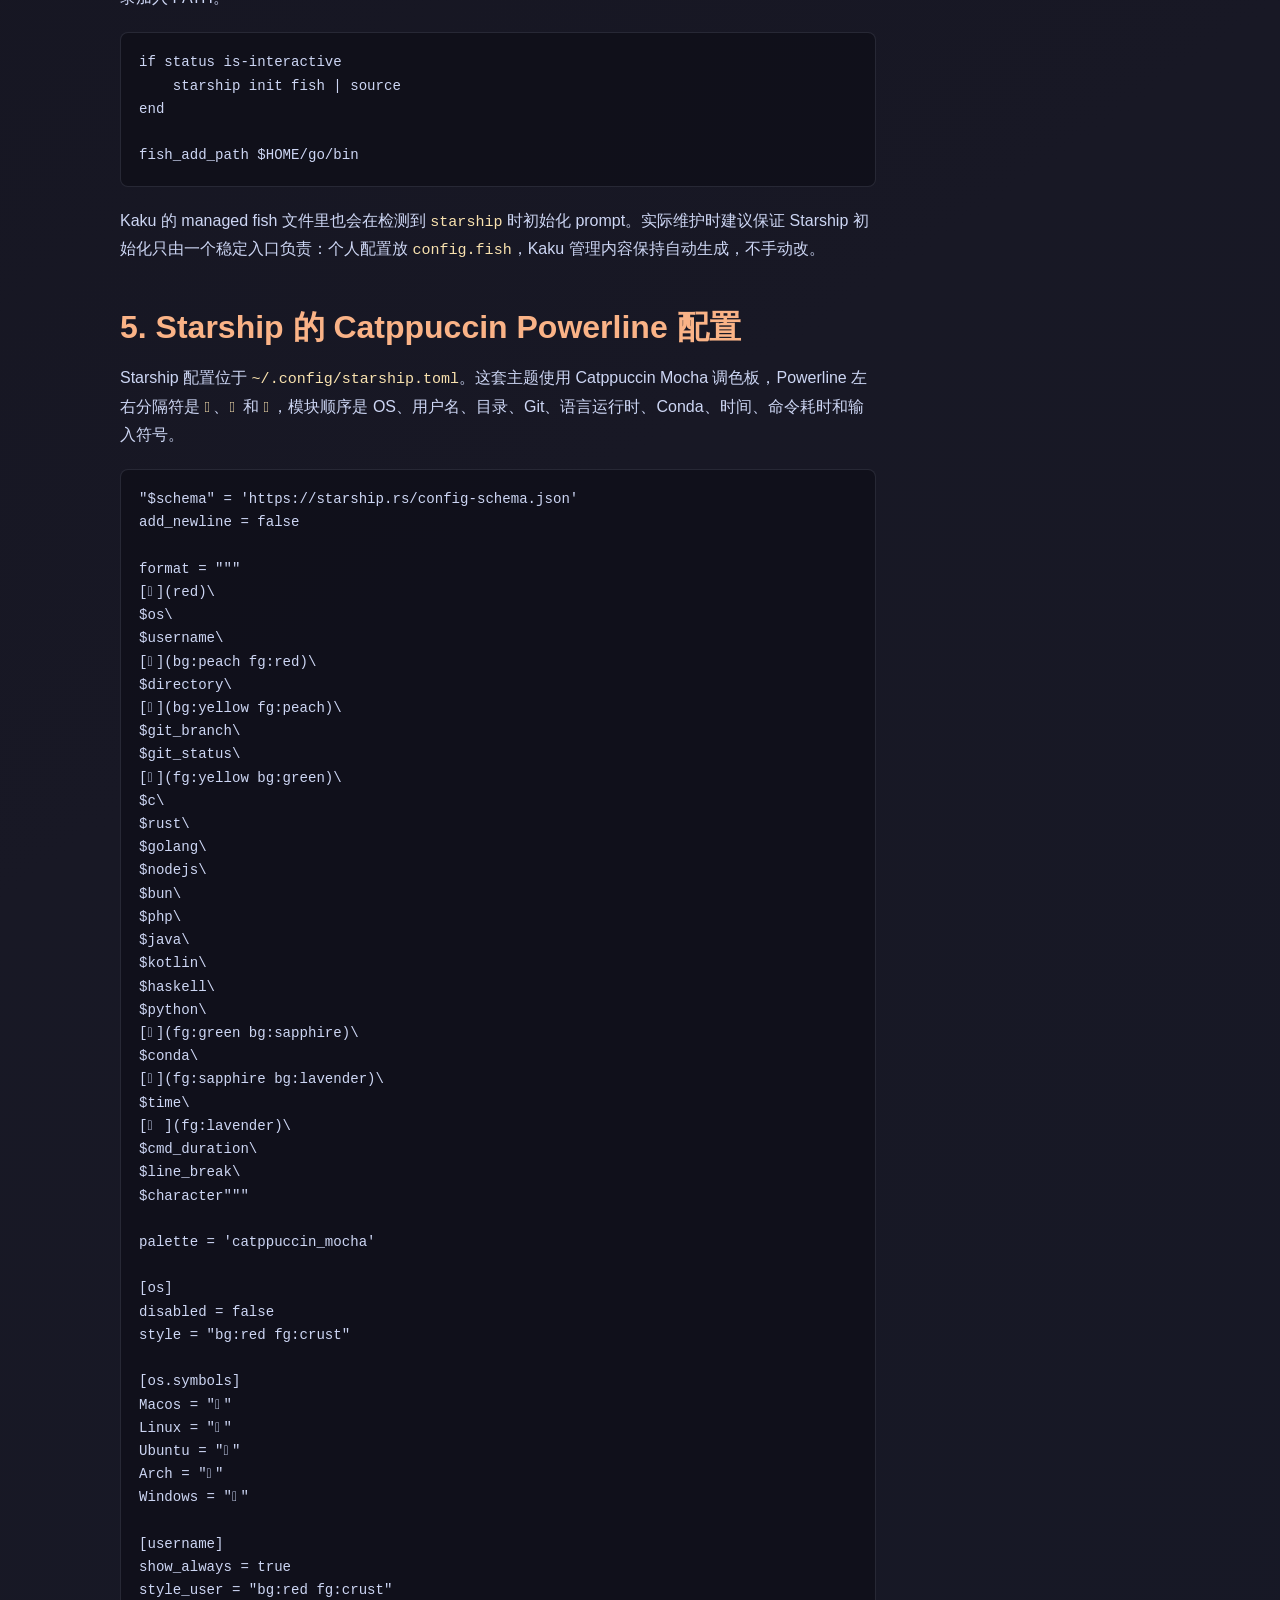
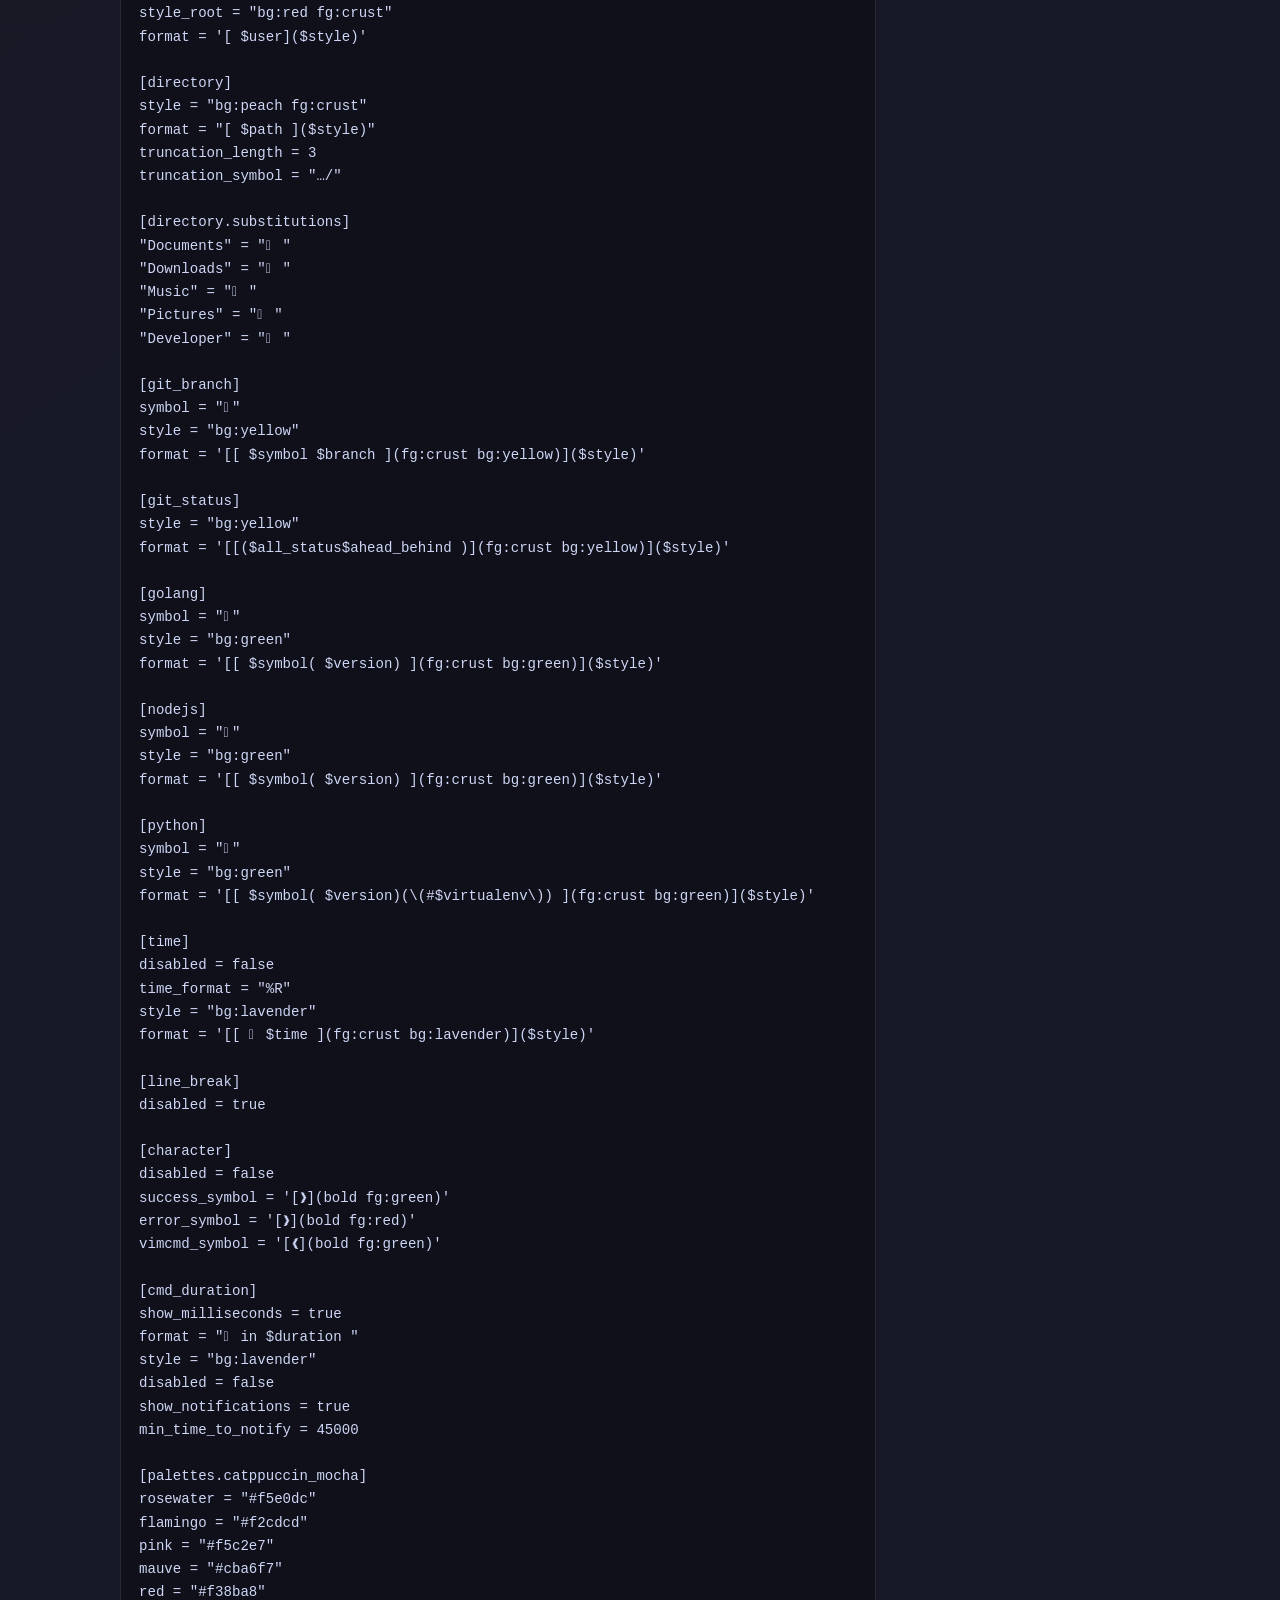
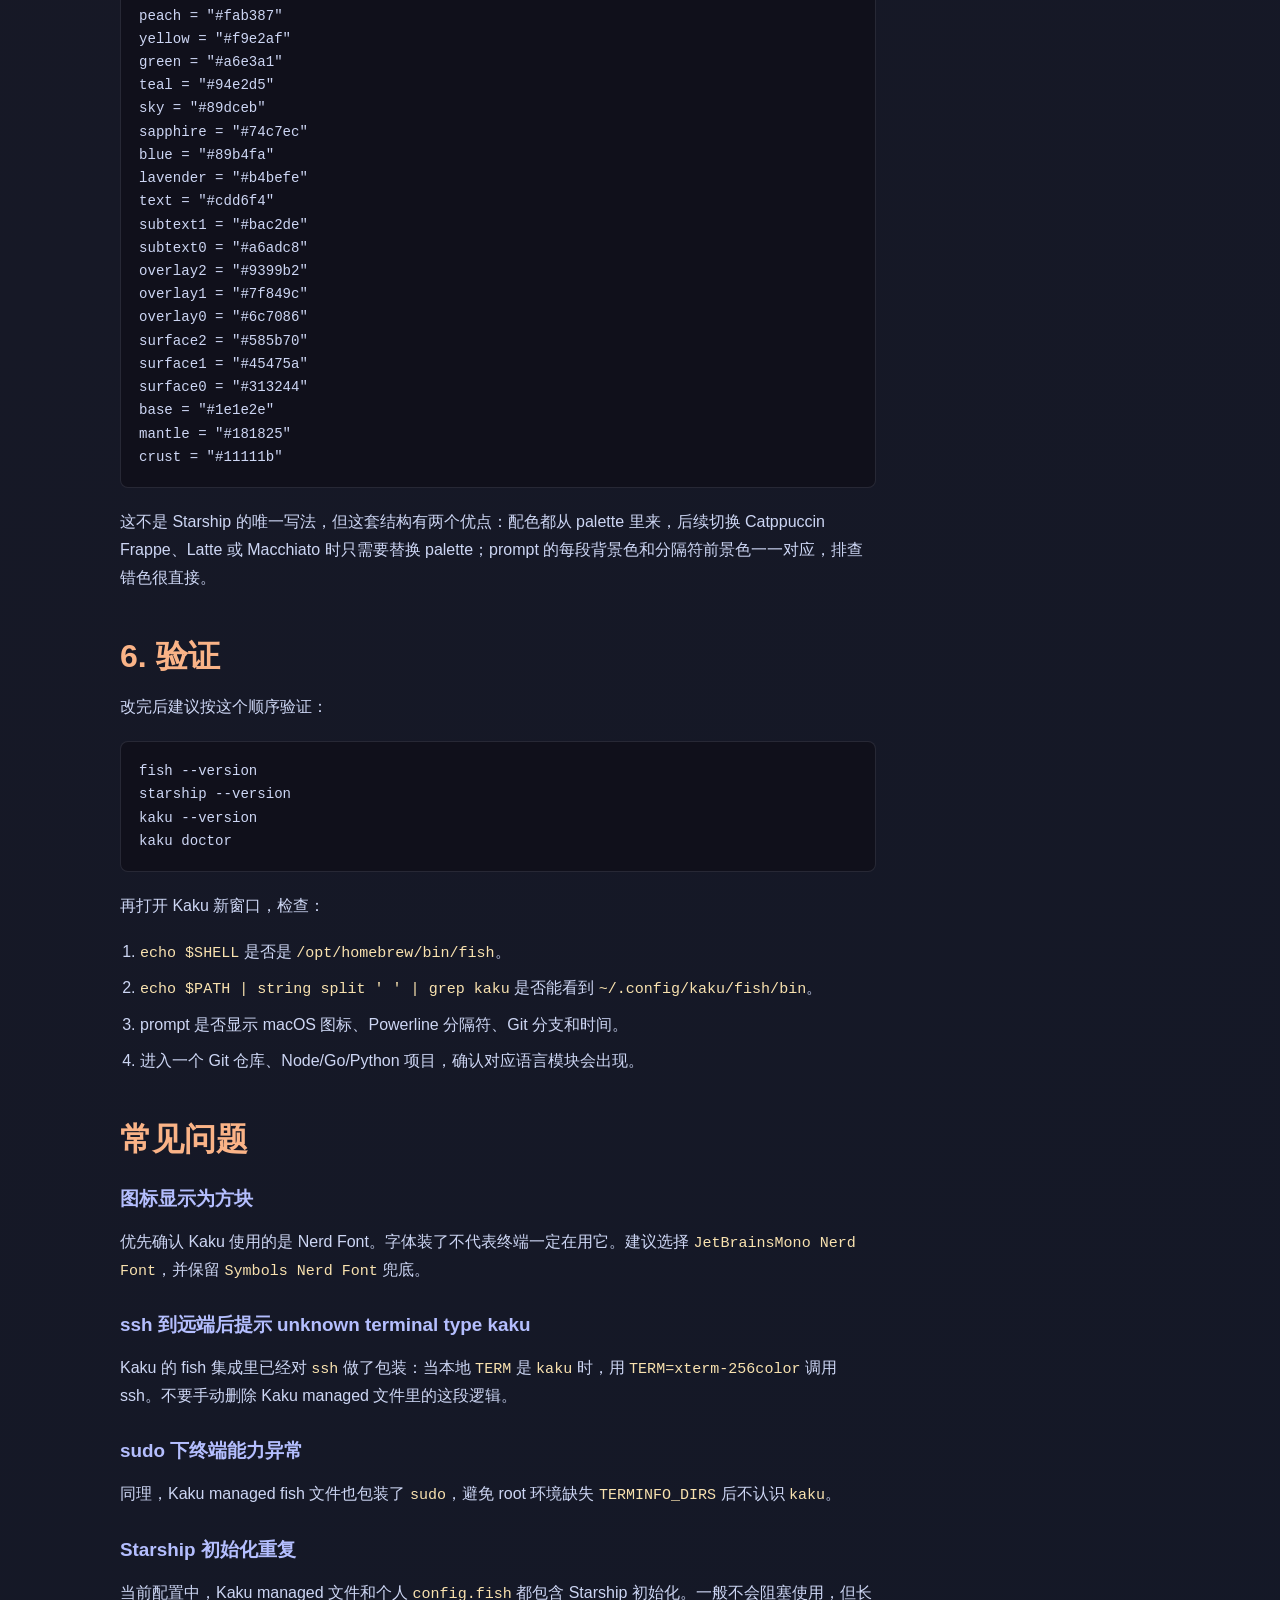
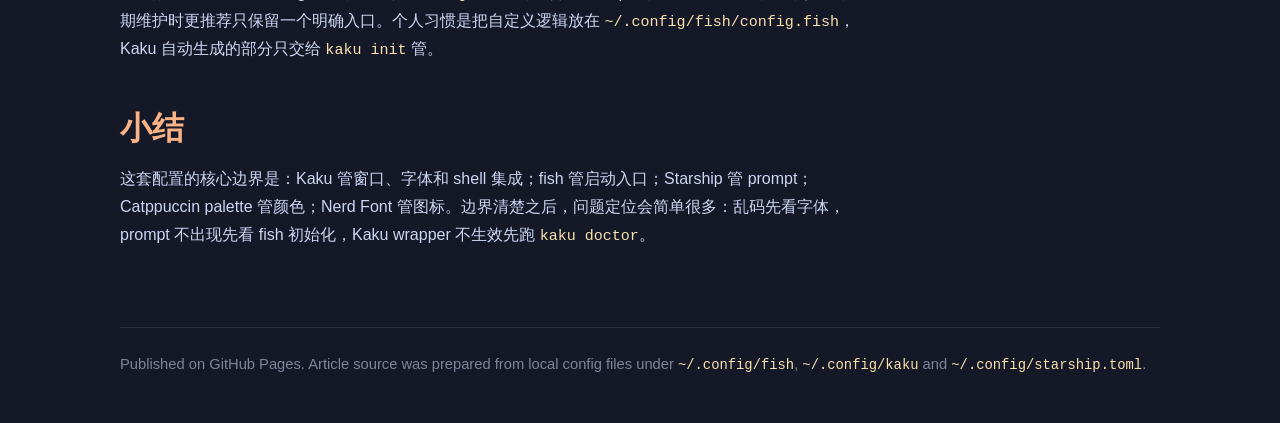
==== commit de45098a: "fix(blog): 收敛首页和文章首屏" ====
--- a/posts/mac-kaku-fish-starship-nerd-catppuccin-powerline/index.html
+++ b/posts/mac-kaku-fish-starship-nerd-catppuccin-powerline/index.html
@@ -41,10 +41,6 @@
         <main>
           <article>
             <p>目标很简单：在 macOS 上用一套可复现、尽量少依赖插件管理器的方式，把终端配置成「打开 Kaku 就进入 fish，fish 自动加载 Starship，prompt 使用 Catppuccin Powerline，图标不乱码」的状态。下面的安装命令尽量使用 Homebrew。</p>
-
-            <div class="note">
-              <strong>关于域名：</strong>GitHub Pages 的用户站点仓库名需要是 <code>fjk0618.github.io</code>，访问地址是 <code>https://fjk0618.github.io</code>。<code>fjk0618.github.com</code> 不是 GitHub Pages 的标准访问域名；仓库页面对应的是 <code>https://github.com/fjk0618/fjk0618.github.io</code>。
-            </div>
 
             <h2 id="environment">当前环境快照</h2>
             <p>这篇文章参考了当前本机配置，关键版本如下：</p>
--- a/styles.css
+++ b/styles.css
@@ -34,6 +34,7 @@
 body {
   margin: 0;
   min-height: 100vh;
+  overflow-x: hidden;
   background:
     radial-gradient(circle at top left, rgba(250, 179, 135, 0.14), transparent 34rem),
     linear-gradient(145deg, var(--crust) 0%, var(--mantle) 44%, #141827 100%);
@@ -53,7 +54,8 @@
 }
 
 .site {
-  width: min(100% - 32px, 1040px);
+  width: calc(100% - 32px);
+  max-width: 1040px;
   margin: 0 auto;
   padding: 32px 0 56px;
 }
@@ -98,8 +100,19 @@
 
 .hero {
   display: grid;
-  gap: 26px;
-  padding: 52px 0 36px;
+  gap: 22px;
+  min-width: 0;
+  padding: 34px 0 30px;
+  border-bottom: 1px solid rgba(205, 214, 244, 0.12);
+}
+
+.home-hero {
+  display: grid;
+  grid-template-columns: minmax(0, 1fr) minmax(220px, 300px);
+  align-items: end;
+  gap: 36px;
+  min-width: 0;
+  padding: 42px 0 30px;
   border-bottom: 1px solid rgba(205, 214, 244, 0.12);
 }
 
@@ -119,10 +132,15 @@
 }
 
 h1 {
-  max-width: 900px;
+  max-width: 820px;
   color: var(--rosewater);
-  font-size: clamp(2.3rem, 6vw, 5.7rem);
+  font-size: clamp(1.95rem, 3.8vw, 3.4rem);
   letter-spacing: 0;
+  overflow-wrap: anywhere;
+}
+
+.home-title {
+  font-size: clamp(2.2rem, 5vw, 4.4rem);
 }
 
 .lead {
@@ -132,7 +150,10 @@
 }
 
 .terminal-strip {
-  display: grid;
+  display: block;
+  width: 100%;
+  min-width: 0;
+  max-width: 100%;
   overflow-x: auto;
   overflow-y: hidden;
   border: 1px solid rgba(205, 214, 244, 0.14);
@@ -143,13 +164,36 @@
 }
 
 .terminal-line {
-  display: flex;
+  display: inline-flex;
   width: max-content;
+  min-width: 100%;
   color: var(--crust);
   font-family: "JetBrainsMono Nerd Font", "JetBrains Mono", ui-monospace, SFMono-Regular, Menlo, monospace;
   font-size: clamp(0.72rem, 2.6vw, 0.96rem);
   line-height: 2.3;
   white-space: nowrap;
+}
+
+.stack-panel {
+  display: flex;
+  flex-wrap: wrap;
+  gap: 10px;
+  padding: 18px;
+  border: 1px solid rgba(205, 214, 244, 0.12);
+  border-radius: 8px;
+  background: rgba(49, 50, 68, 0.42);
+}
+
+.stack-panel span {
+  display: inline-flex;
+  align-items: center;
+  min-height: 30px;
+  padding: 0 10px;
+  border: 1px solid rgba(205, 214, 244, 0.14);
+  border-radius: 999px;
+  color: var(--text);
+  background: rgba(17, 17, 27, 0.38);
+  font-size: 0.9rem;
 }
 
 .seg {
@@ -292,7 +336,16 @@
 .post-list {
   display: grid;
   gap: 18px;
-  margin-top: 30px;
+  margin-top: 14px;
+}
+
+.section-heading {
+  margin-top: 34px;
+  color: var(--peach);
+  font-size: 0.84rem;
+  font-weight: 800;
+  letter-spacing: 0.08em;
+  text-transform: uppercase;
 }
 
 .post-card {
@@ -325,8 +378,22 @@
 
 @media (max-width: 820px) {
   .site {
-    width: min(100% - 24px, 1040px);
+    width: calc(100% - 24px);
     padding-top: 18px;
+  }
+
+  h1 {
+    font-size: clamp(1.92rem, 8vw, 2.35rem);
+  }
+
+  .home-hero {
+    grid-template-columns: 1fr;
+    gap: 20px;
+    padding-top: 28px;
+  }
+
+  .home-title {
+    font-size: clamp(2.05rem, 10vw, 2.7rem);
   }
 
   .topbar {
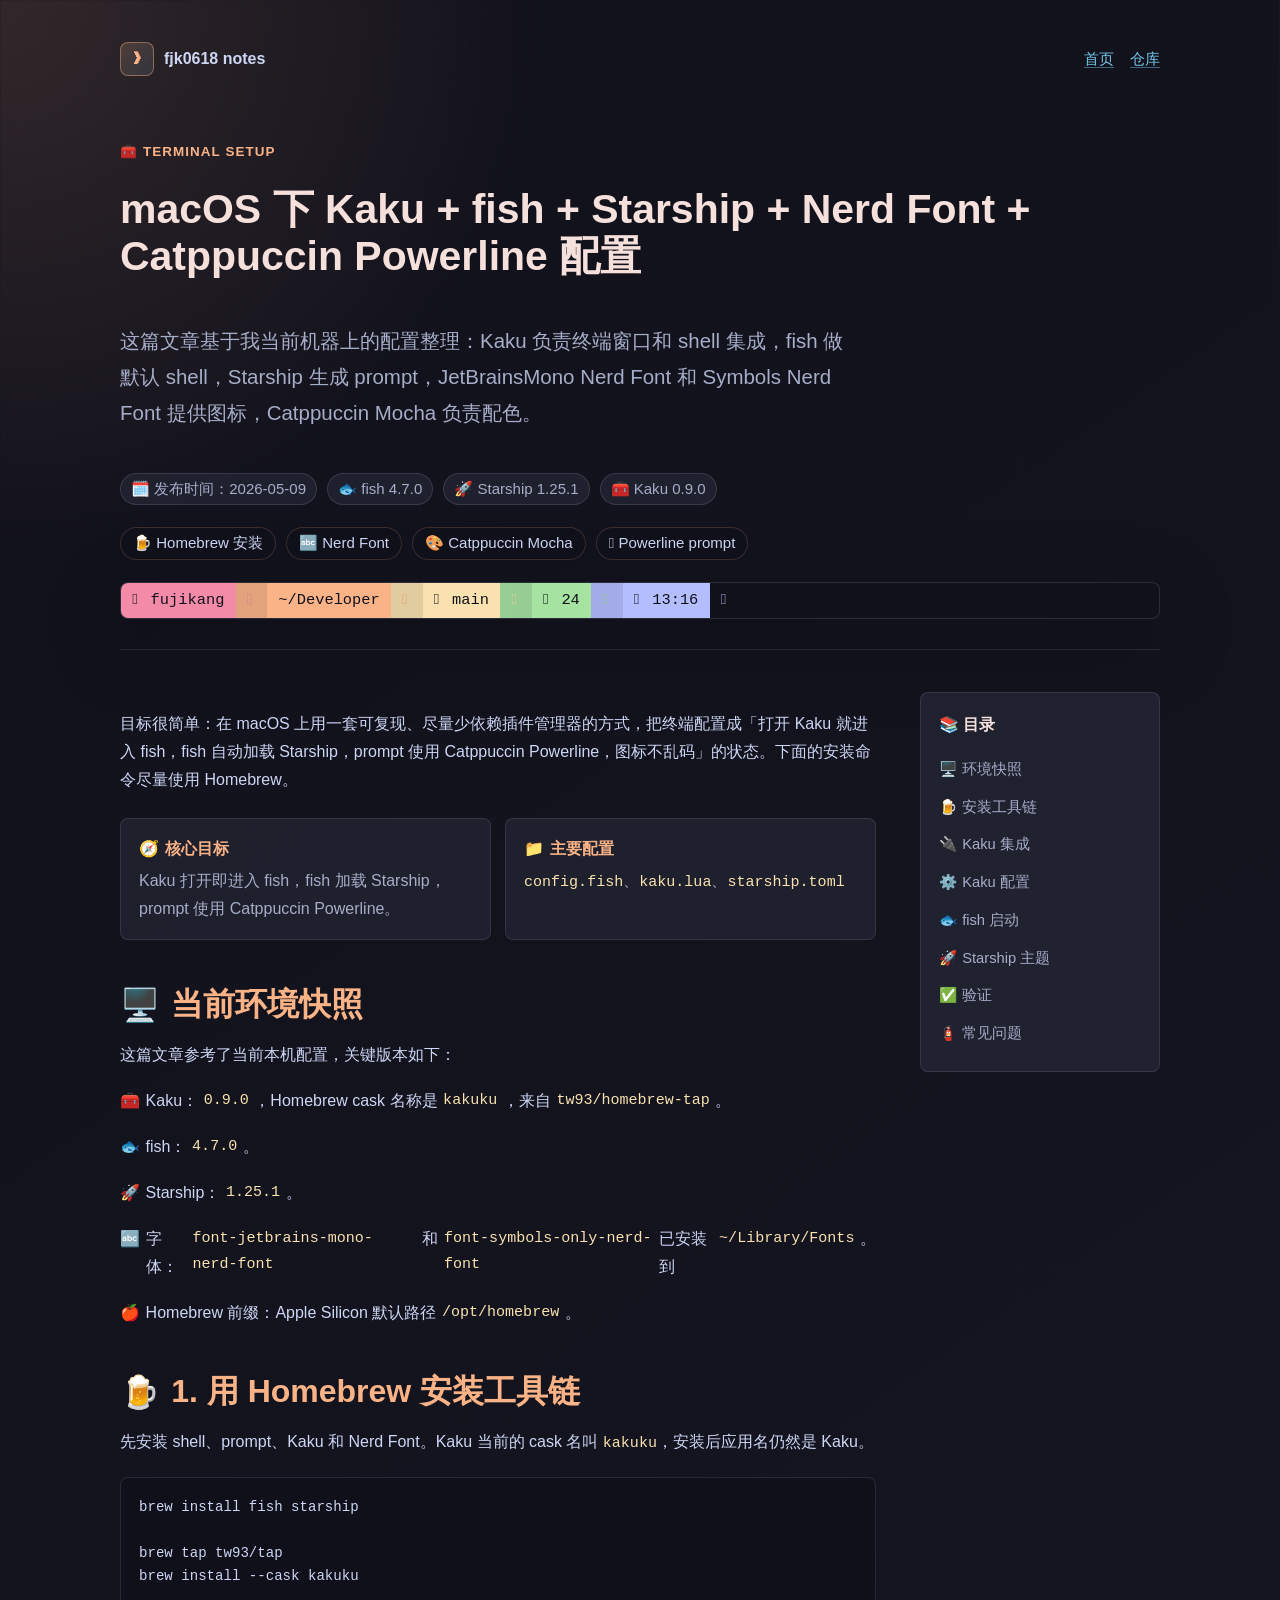
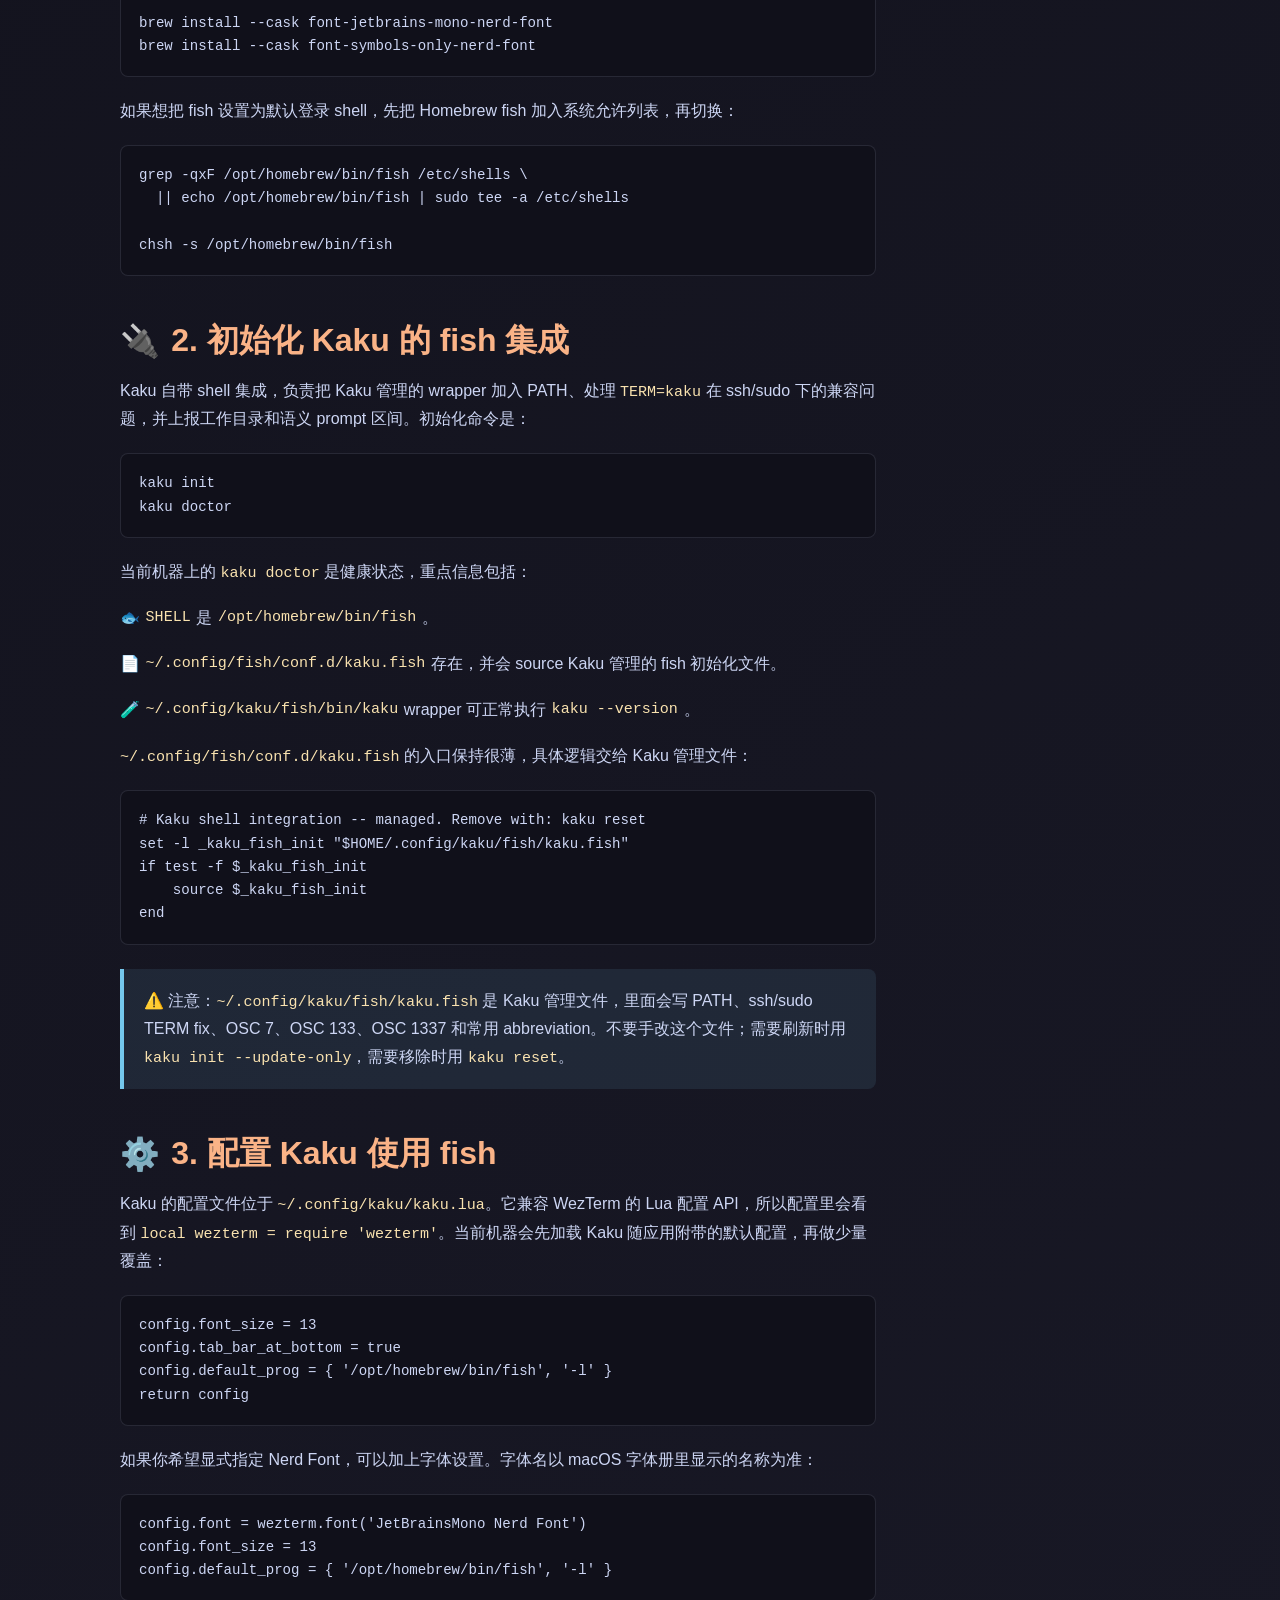
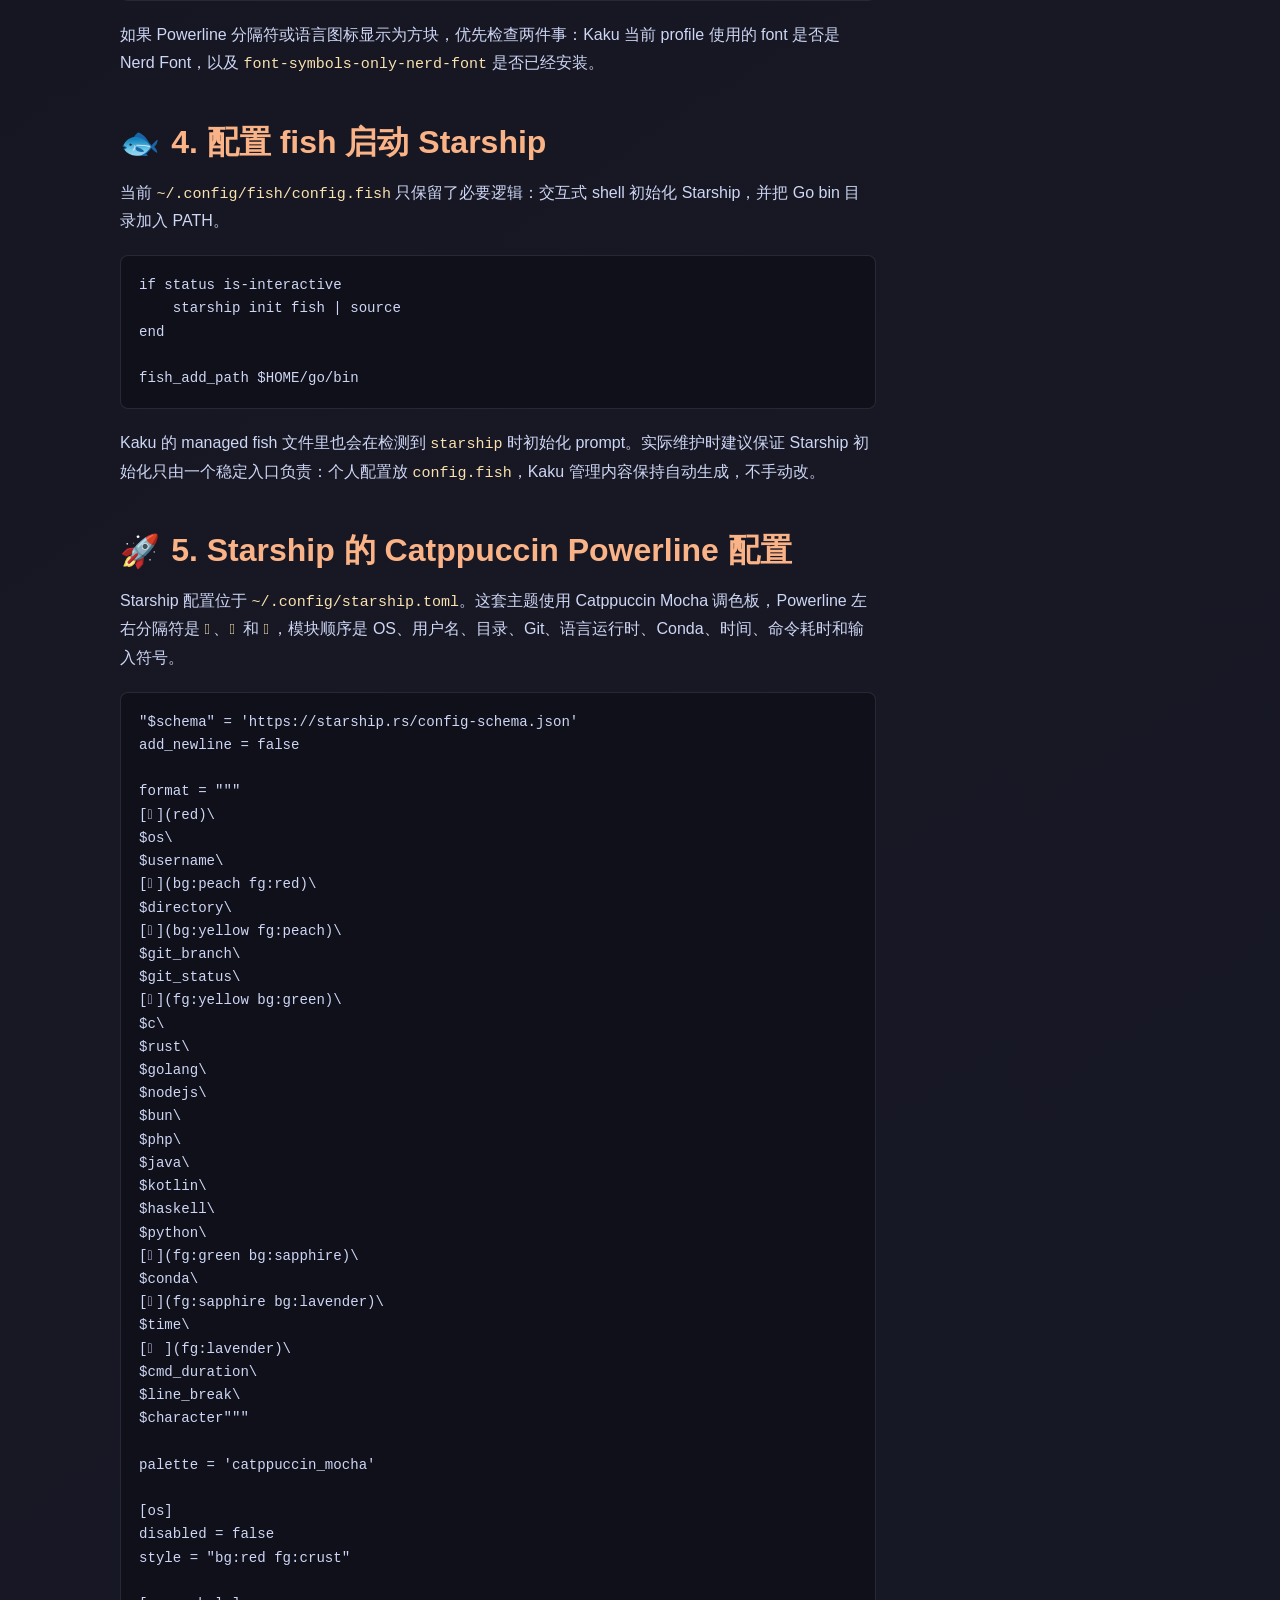
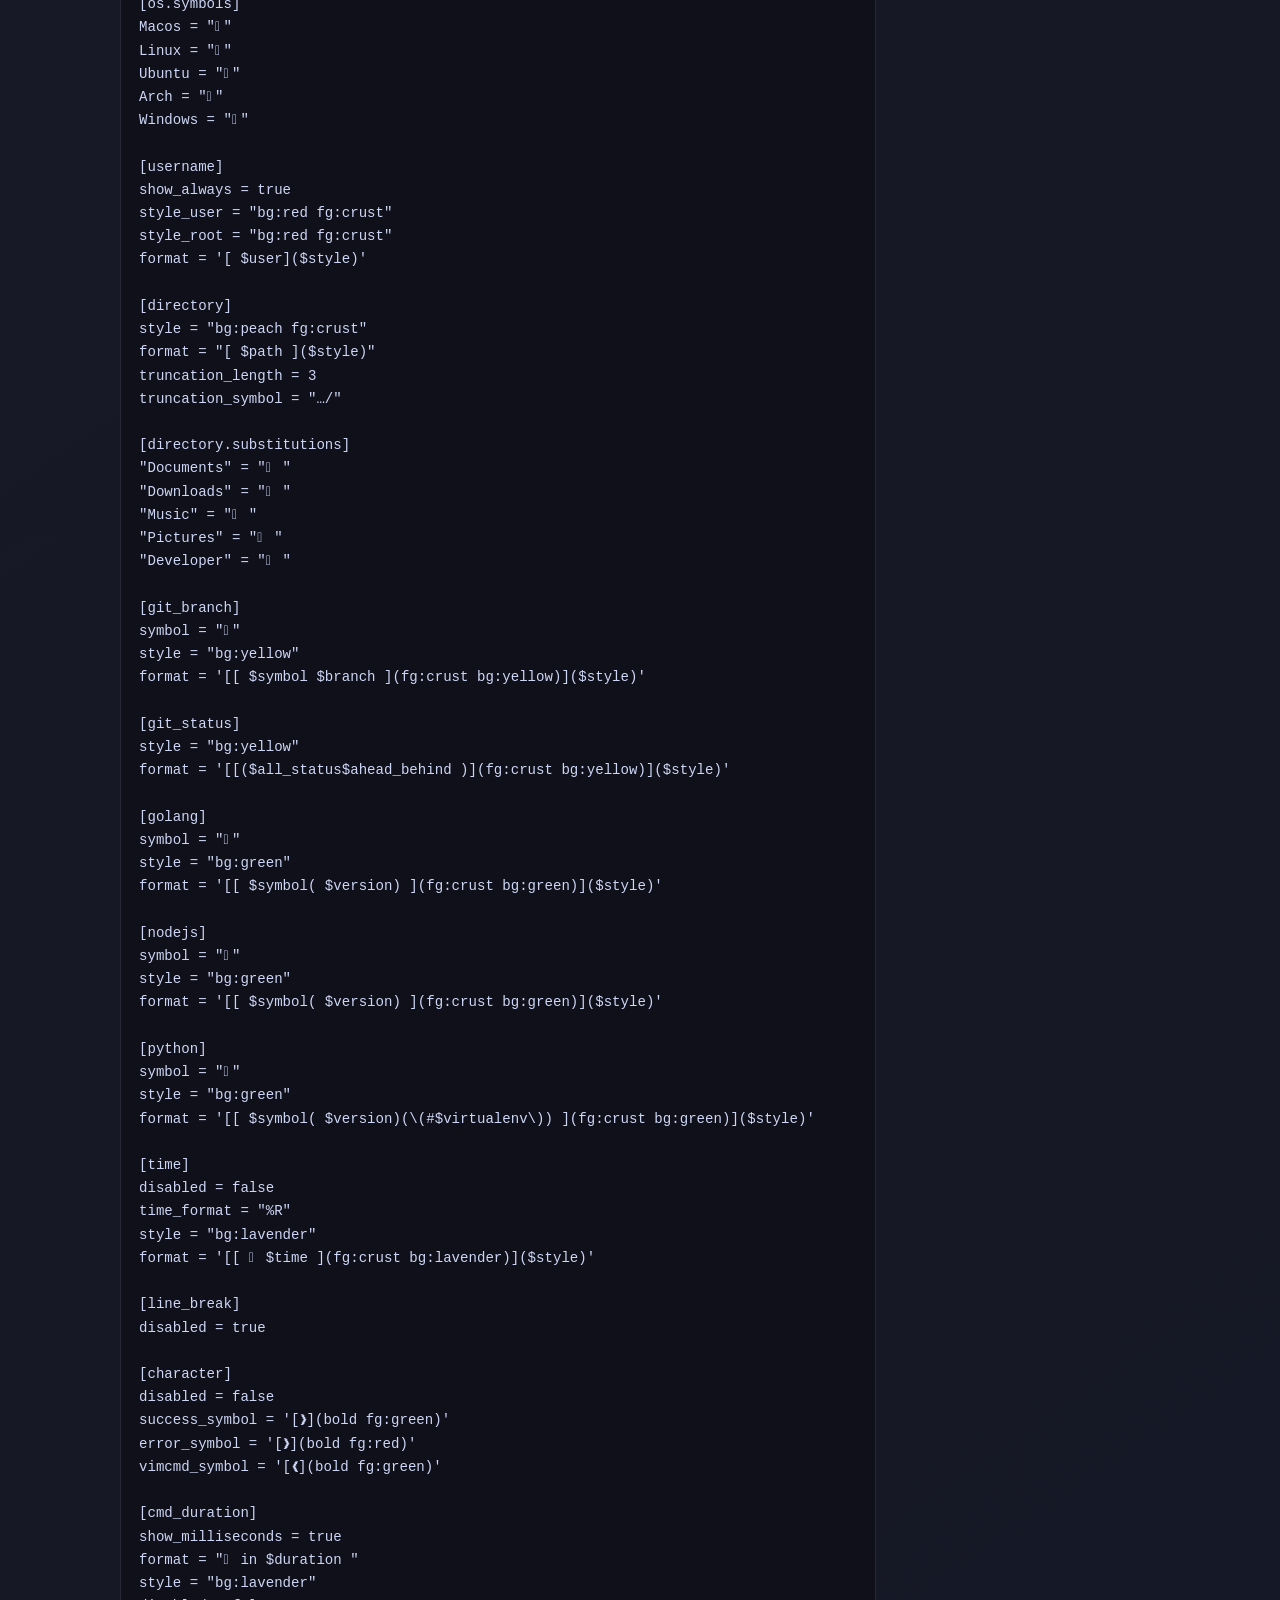
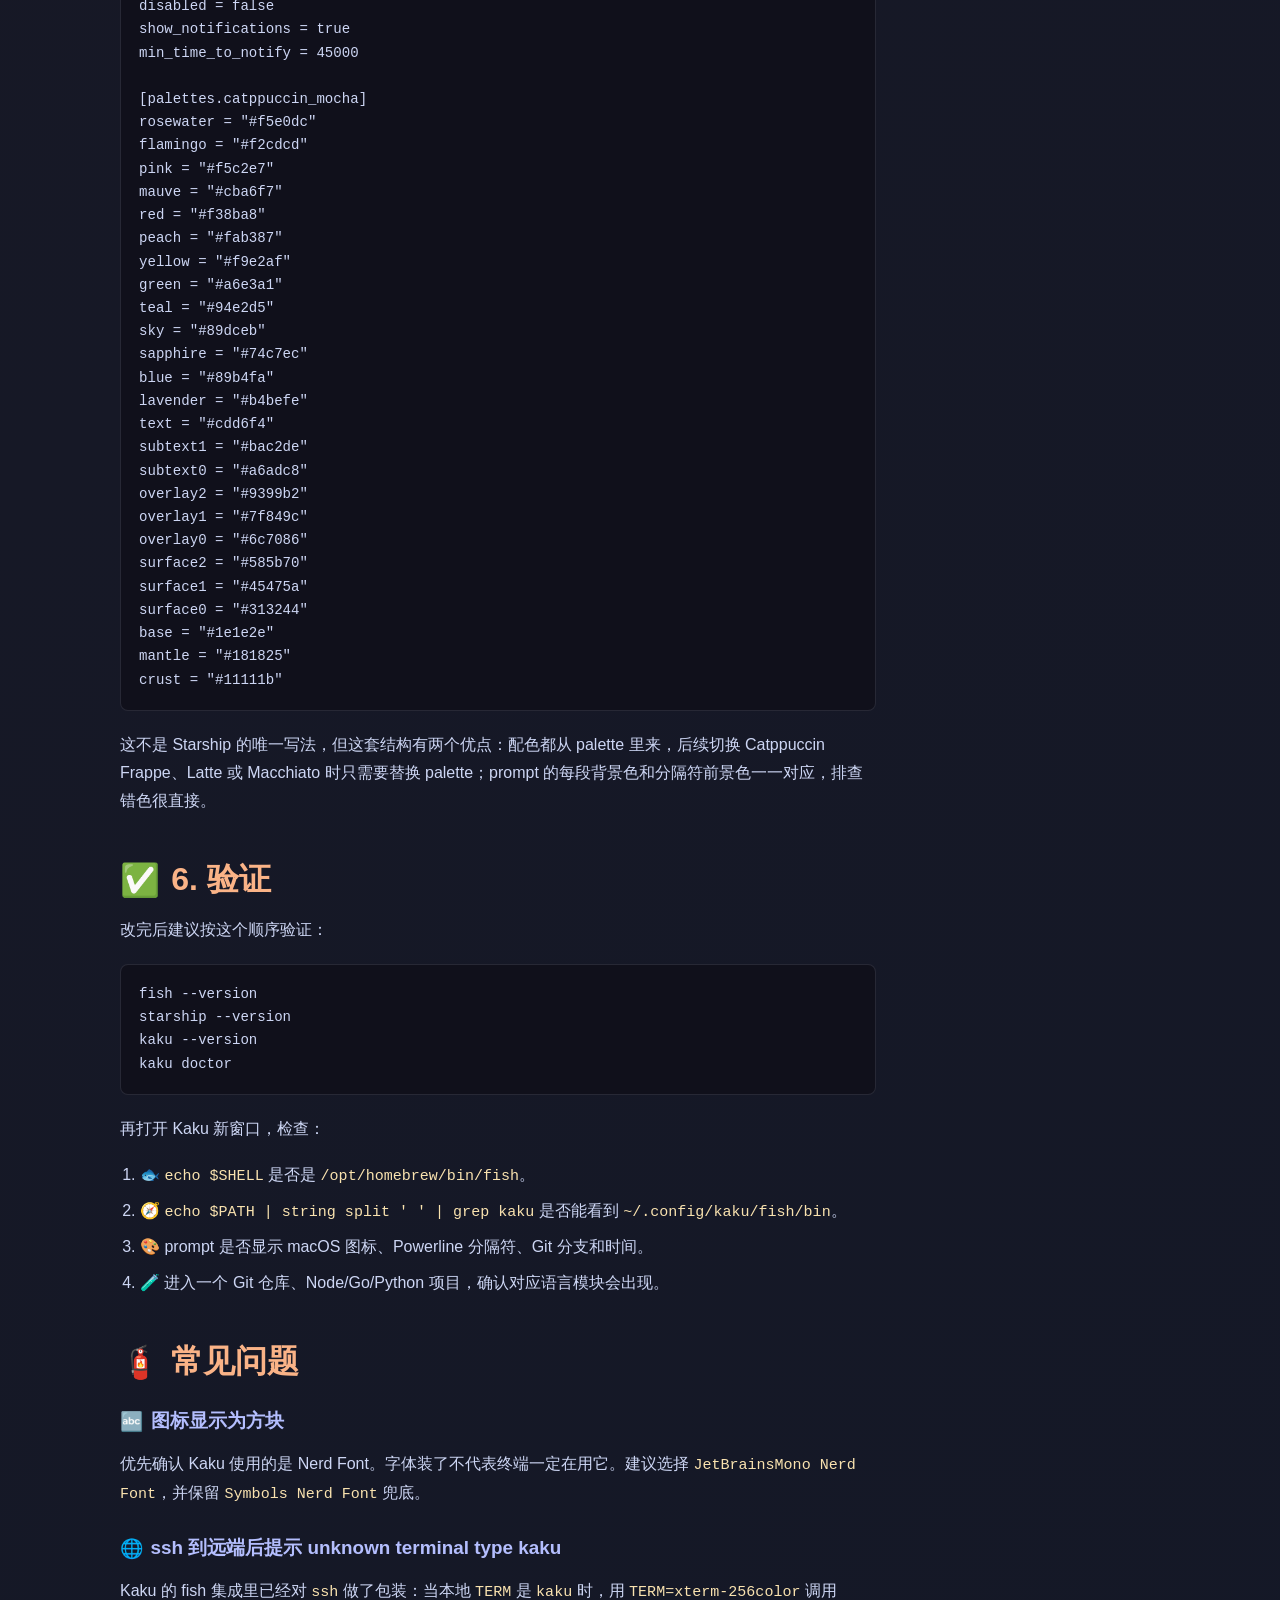
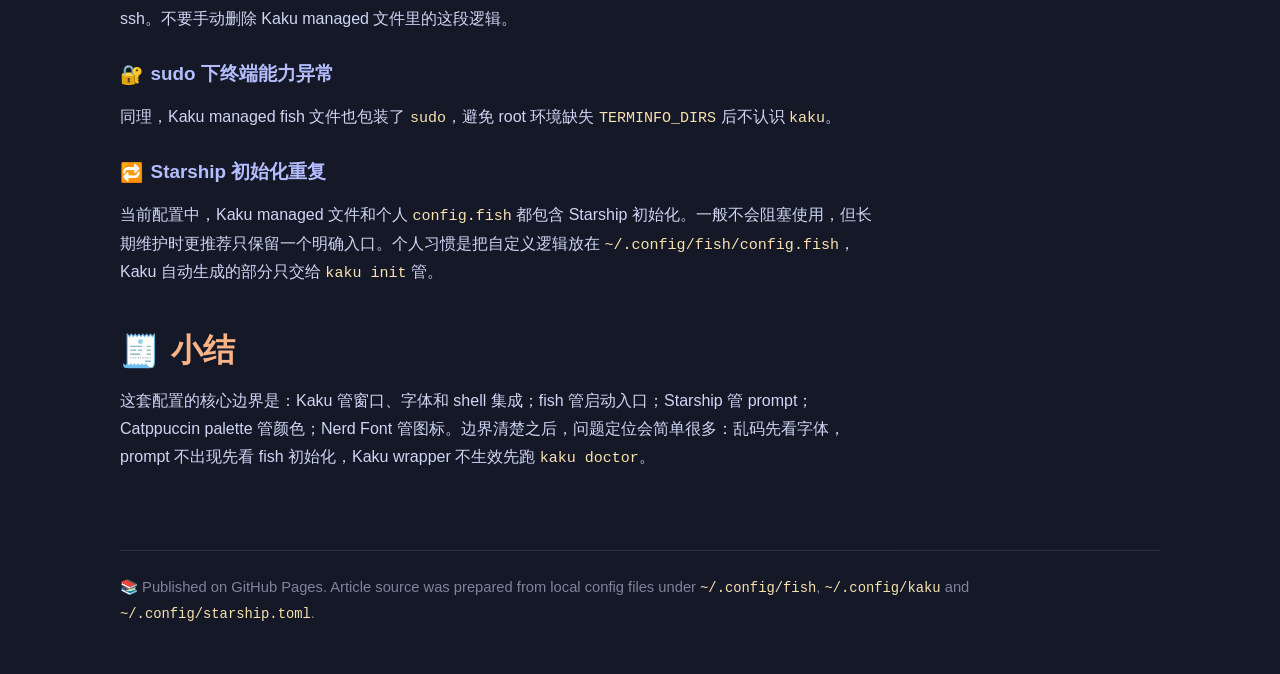
==== commit 3ae3b230: "docs(blog): 强化 Kaku 文章视觉符号" ====
--- a/posts/mac-kaku-fish-starship-nerd-catppuccin-powerline/index.html
+++ b/posts/mac-kaku-fish-starship-nerd-catppuccin-powerline/index.html
@@ -21,14 +21,20 @@
       </header>
 
       <section class="hero">
-        <div class="eyebrow">terminal setup</div>
+        <div class="eyebrow">🧰 terminal setup</div>
         <h1>macOS 下 Kaku + fish + Starship + Nerd Font + Catppuccin Powerline 配置</h1>
         <p class="lead">这篇文章基于我当前机器上的配置整理：Kaku 负责终端窗口和 shell 集成，fish 做默认 shell，Starship 生成 prompt，JetBrainsMono Nerd Font 和 Symbols Nerd Font 提供图标，Catppuccin Mocha 负责配色。</p>
         <div class="meta">
-          <span class="pill">发布时间：2026-05-09</span>
-          <span class="pill">fish 4.7.0</span>
-          <span class="pill">Starship 1.25.1</span>
-          <span class="pill">Kaku 0.9.0</span>
+          <span class="pill">🗓️ 发布时间：2026-05-09</span>
+          <span class="pill">🐟 fish 4.7.0</span>
+          <span class="pill">🚀 Starship 1.25.1</span>
+          <span class="pill">🧰 Kaku 0.9.0</span>
+        </div>
+        <div class="emoji-strip" aria-label="文章重点标签">
+          <span>🍺 Homebrew 安装</span>
+          <span>🔤 Nerd Font</span>
+          <span>🎨 Catppuccin Mocha</span>
+          <span> Powerline prompt</span>
         </div>
         <div class="terminal-strip" aria-label="Prompt preview">
           <div class="terminal-line">
@@ -42,17 +48,28 @@
           <article>
             <p>目标很简单：在 macOS 上用一套可复现、尽量少依赖插件管理器的方式，把终端配置成「打开 Kaku 就进入 fish，fish 自动加载 Starship，prompt 使用 Catppuccin Powerline，图标不乱码」的状态。下面的安装命令尽量使用 Homebrew。</p>
 
-            <h2 id="environment">当前环境快照</h2>
+            <div class="info-grid">
+              <div class="info-box">
+                <strong><span class="emoji" aria-hidden="true">🧭</span>核心目标</strong>
+                <p>Kaku 打开即进入 fish，fish 加载 Starship，prompt 使用 Catppuccin Powerline。</p>
+              </div>
+              <div class="info-box">
+                <strong><span class="emoji" aria-hidden="true">📁</span>主要配置</strong>
+                <p><code>config.fish</code>、<code>kaku.lua</code>、<code>starship.toml</code></p>
+              </div>
+            </div>
+
+            <h2 id="environment"><span class="emoji" aria-hidden="true">🖥️</span>当前环境快照</h2>
             <p>这篇文章参考了当前本机配置，关键版本如下：</p>
-            <ul>
-              <li>Kaku：<code>0.9.0</code>，Homebrew cask 名称是 <code>kakuku</code>，来自 <code>tw93/homebrew-tap</code>。</li>
-              <li>fish：<code>4.7.0</code>。</li>
-              <li>Starship：<code>1.25.1</code>。</li>
-              <li>字体：<code>font-jetbrains-mono-nerd-font</code> 和 <code>font-symbols-only-nerd-font</code> 已安装到 <code>~/Library/Fonts</code>。</li>
-              <li>Homebrew 前缀：Apple Silicon 默认路径 <code>/opt/homebrew</code>。</li>
+            <ul class="emoji-list">
+              <li><span class="emoji" aria-hidden="true">🧰</span>Kaku：<code>0.9.0</code>，Homebrew cask 名称是 <code>kakuku</code>，来自 <code>tw93/homebrew-tap</code>。</li>
+              <li><span class="emoji" aria-hidden="true">🐟</span>fish：<code>4.7.0</code>。</li>
+              <li><span class="emoji" aria-hidden="true">🚀</span>Starship：<code>1.25.1</code>。</li>
+              <li><span class="emoji" aria-hidden="true">🔤</span>字体：<code>font-jetbrains-mono-nerd-font</code> 和 <code>font-symbols-only-nerd-font</code> 已安装到 <code>~/Library/Fonts</code>。</li>
+              <li><span class="emoji" aria-hidden="true">🍎</span>Homebrew 前缀：Apple Silicon 默认路径 <code>/opt/homebrew</code>。</li>
             </ul>
 
-            <h2 id="install">1. 用 Homebrew 安装工具链</h2>
+            <h2 id="install"><span class="emoji" aria-hidden="true">🍺</span>1. 用 Homebrew 安装工具链</h2>
             <p>先安装 shell、prompt、Kaku 和 Nerd Font。Kaku 当前的 cask 名叫 <code>kakuku</code>，安装后应用名仍然是 Kaku。</p>
 <pre><code class="language-bash">brew install fish starship
 
@@ -68,16 +85,16 @@
 
 chsh -s /opt/homebrew/bin/fish</code></pre>
 
-            <h2 id="kaku">2. 初始化 Kaku 的 fish 集成</h2>
+            <h2 id="kaku"><span class="emoji" aria-hidden="true">🔌</span>2. 初始化 Kaku 的 fish 集成</h2>
             <p>Kaku 自带 shell 集成，负责把 Kaku 管理的 wrapper 加入 PATH、处理 <code>TERM=kaku</code> 在 ssh/sudo 下的兼容问题，并上报工作目录和语义 prompt 区间。初始化命令是：</p>
 <pre><code class="language-bash">kaku init
 kaku doctor</code></pre>
 
             <p>当前机器上的 <code>kaku doctor</code> 是健康状态，重点信息包括：</p>
-            <ul>
-              <li><code>SHELL</code> 是 <code>/opt/homebrew/bin/fish</code>。</li>
-              <li><code>~/.config/fish/conf.d/kaku.fish</code> 存在，并会 source Kaku 管理的 fish 初始化文件。</li>
-              <li><code>~/.config/kaku/fish/bin/kaku</code> wrapper 可正常执行 <code>kaku --version</code>。</li>
+            <ul class="emoji-list">
+              <li><span class="emoji" aria-hidden="true">🐟</span><code>SHELL</code> 是 <code>/opt/homebrew/bin/fish</code>。</li>
+              <li><span class="emoji" aria-hidden="true">📄</span><code>~/.config/fish/conf.d/kaku.fish</code> 存在，并会 source Kaku 管理的 fish 初始化文件。</li>
+              <li><span class="emoji" aria-hidden="true">🧪</span><code>~/.config/kaku/fish/bin/kaku</code> wrapper 可正常执行 <code>kaku --version</code>。</li>
             </ul>
 
             <p><code>~/.config/fish/conf.d/kaku.fish</code> 的入口保持很薄，具体逻辑交给 Kaku 管理文件：</p>
@@ -87,9 +104,9 @@
     source $_kaku_fish_init
 end</code></pre>
 
-            <p>注意：<code>~/.config/kaku/fish/kaku.fish</code> 是 Kaku 管理文件，里面会写 PATH、ssh/sudo TERM fix、OSC 7、OSC 133、OSC 1337 和常用 abbreviation。不要手改这个文件；需要刷新时用 <code>kaku init --update-only</code>，需要移除时用 <code>kaku reset</code>。</p>
-
-            <h2 id="kaku-config">3. 配置 Kaku 使用 fish</h2>
+            <p class="note">⚠️ 注意：<code>~/.config/kaku/fish/kaku.fish</code> 是 Kaku 管理文件，里面会写 PATH、ssh/sudo TERM fix、OSC 7、OSC 133、OSC 1337 和常用 abbreviation。不要手改这个文件；需要刷新时用 <code>kaku init --update-only</code>，需要移除时用 <code>kaku reset</code>。</p>
+
+            <h2 id="kaku-config"><span class="emoji" aria-hidden="true">⚙️</span>3. 配置 Kaku 使用 fish</h2>
             <p>Kaku 的配置文件位于 <code>~/.config/kaku/kaku.lua</code>。它兼容 WezTerm 的 Lua 配置 API，所以配置里会看到 <code>local wezterm = require 'wezterm'</code>。当前机器会先加载 Kaku 随应用附带的默认配置，再做少量覆盖：</p>
 <pre><code class="language-lua">config.font_size = 13
 config.tab_bar_at_bottom = true
@@ -103,7 +120,7 @@
 
             <p>如果 Powerline 分隔符或语言图标显示为方块，优先检查两件事：Kaku 当前 profile 使用的 font 是否是 Nerd Font，以及 <code>font-symbols-only-nerd-font</code> 是否已经安装。</p>
 
-            <h2 id="fish">4. 配置 fish 启动 Starship</h2>
+            <h2 id="fish"><span class="emoji" aria-hidden="true">🐟</span>4. 配置 fish 启动 Starship</h2>
             <p>当前 <code>~/.config/fish/config.fish</code> 只保留了必要逻辑：交互式 shell 初始化 Starship，并把 Go bin 目录加入 PATH。</p>
 <pre><code class="language-fish">if status is-interactive
     starship init fish | source
@@ -113,7 +130,7 @@
 
             <p>Kaku 的 managed fish 文件里也会在检测到 <code>starship</code> 时初始化 prompt。实际维护时建议保证 Starship 初始化只由一个稳定入口负责：个人配置放 <code>config.fish</code>，Kaku 管理内容保持自动生成，不手动改。</p>
 
-            <h2 id="starship">5. Starship 的 Catppuccin Powerline 配置</h2>
+            <h2 id="starship"><span class="emoji" aria-hidden="true">🚀</span>5. Starship 的 Catppuccin Powerline 配置</h2>
             <p>Starship 配置位于 <code>~/.config/starship.toml</code>。这套主题使用 Catppuccin Mocha 调色板，Powerline 左右分隔符是 <code></code>、<code></code> 和 <code></code>，模块顺序是 OS、用户名、目录、Git、语言运行时、Conda、时间、命令耗时和输入符号。</p>
 
 <pre><code class="language-toml">"$schema" = 'https://starship.rs/config-schema.json'
@@ -256,7 +273,7 @@
 
             <p>这不是 Starship 的唯一写法，但这套结构有两个优点：配色都从 palette 里来，后续切换 Catppuccin Frappe、Latte 或 Macchiato 时只需要替换 palette；prompt 的每段背景色和分隔符前景色一一对应，排查错色很直接。</p>
 
-            <h2 id="verify">6. 验证</h2>
+            <h2 id="verify"><span class="emoji" aria-hidden="true">✅</span>6. 验证</h2>
             <p>改完后建议按这个顺序验证：</p>
 <pre><code class="language-bash">fish --version
 starship --version
@@ -264,46 +281,46 @@
 kaku doctor</code></pre>
 
             <p>再打开 Kaku 新窗口，检查：</p>
-            <ol>
-              <li><code>echo $SHELL</code> 是否是 <code>/opt/homebrew/bin/fish</code>。</li>
-              <li><code>echo $PATH | string split ' ' | grep kaku</code> 是否能看到 <code>~/.config/kaku/fish/bin</code>。</li>
-              <li>prompt 是否显示 macOS 图标、Powerline 分隔符、Git 分支和时间。</li>
-              <li>进入一个 Git 仓库、Node/Go/Python 项目，确认对应语言模块会出现。</li>
+            <ol class="emoji-steps">
+              <li>🐟 <code>echo $SHELL</code> 是否是 <code>/opt/homebrew/bin/fish</code>。</li>
+              <li>🧭 <code>echo $PATH | string split ' ' | grep kaku</code> 是否能看到 <code>~/.config/kaku/fish/bin</code>。</li>
+              <li>🎨 prompt 是否显示 macOS 图标、Powerline 分隔符、Git 分支和时间。</li>
+              <li>🧪 进入一个 Git 仓库、Node/Go/Python 项目，确认对应语言模块会出现。</li>
             </ol>
 
-            <h2 id="troubleshooting">常见问题</h2>
-            <h3>图标显示为方块</h3>
+            <h2 id="troubleshooting"><span class="emoji" aria-hidden="true">🧯</span>常见问题</h2>
+            <h3><span class="emoji" aria-hidden="true">🔤</span>图标显示为方块</h3>
             <p>优先确认 Kaku 使用的是 Nerd Font。字体装了不代表终端一定在用它。建议选择 <code>JetBrainsMono Nerd Font</code>，并保留 <code>Symbols Nerd Font</code> 兜底。</p>
 
-            <h3>ssh 到远端后提示 unknown terminal type kaku</h3>
+            <h3><span class="emoji" aria-hidden="true">🌐</span>ssh 到远端后提示 unknown terminal type kaku</h3>
             <p>Kaku 的 fish 集成里已经对 <code>ssh</code> 做了包装：当本地 <code>TERM</code> 是 <code>kaku</code> 时，用 <code>TERM=xterm-256color</code> 调用 ssh。不要手动删除 Kaku managed 文件里的这段逻辑。</p>
 
-            <h3>sudo 下终端能力异常</h3>
+            <h3><span class="emoji" aria-hidden="true">🔐</span>sudo 下终端能力异常</h3>
             <p>同理，Kaku managed fish 文件也包装了 <code>sudo</code>，避免 root 环境缺失 <code>TERMINFO_DIRS</code> 后不认识 <code>kaku</code>。</p>
 
-            <h3>Starship 初始化重复</h3>
+            <h3><span class="emoji" aria-hidden="true">🔁</span>Starship 初始化重复</h3>
             <p>当前配置中，Kaku managed 文件和个人 <code>config.fish</code> 都包含 Starship 初始化。一般不会阻塞使用，但长期维护时更推荐只保留一个明确入口。个人习惯是把自定义逻辑放在 <code>~/.config/fish/config.fish</code>，Kaku 自动生成的部分只交给 <code>kaku init</code> 管。</p>
 
-            <h2 id="summary">小结</h2>
+            <h2 id="summary"><span class="emoji" aria-hidden="true">🧾</span>小结</h2>
             <p>这套配置的核心边界是：Kaku 管窗口、字体和 shell 集成；fish 管启动入口；Starship 管 prompt；Catppuccin palette 管颜色；Nerd Font 管图标。边界清楚之后，问题定位会简单很多：乱码先看字体，prompt 不出现先看 fish 初始化，Kaku wrapper 不生效先跑 <code>kaku doctor</code>。</p>
           </article>
         </main>
 
         <aside class="toc" aria-label="文章目录">
-          <strong>目录</strong>
-          <a href="#environment">环境快照</a>
-          <a href="#install">安装工具链</a>
-          <a href="#kaku">Kaku 集成</a>
-          <a href="#kaku-config">Kaku 配置</a>
-          <a href="#fish">fish 启动</a>
-          <a href="#starship">Starship 主题</a>
-          <a href="#verify">验证</a>
-          <a href="#troubleshooting">常见问题</a>
+          <strong>📚 目录</strong>
+          <a href="#environment"><span class="emoji" aria-hidden="true">🖥️</span>环境快照</a>
+          <a href="#install"><span class="emoji" aria-hidden="true">🍺</span>安装工具链</a>
+          <a href="#kaku"><span class="emoji" aria-hidden="true">🔌</span>Kaku 集成</a>
+          <a href="#kaku-config"><span class="emoji" aria-hidden="true">⚙️</span>Kaku 配置</a>
+          <a href="#fish"><span class="emoji" aria-hidden="true">🐟</span>fish 启动</a>
+          <a href="#starship"><span class="emoji" aria-hidden="true">🚀</span>Starship 主题</a>
+          <a href="#verify"><span class="emoji" aria-hidden="true">✅</span>验证</a>
+          <a href="#troubleshooting"><span class="emoji" aria-hidden="true">🧯</span>常见问题</a>
         </aside>
       </div>
 
       <footer class="footer">
-        Published on GitHub Pages. Article source was prepared from local config files under <code>~/.config/fish</code>, <code>~/.config/kaku</code> and <code>~/.config/starship.toml</code>.
+        📚 Published on GitHub Pages. Article source was prepared from local config files under <code>~/.config/fish</code>, <code>~/.config/kaku</code> and <code>~/.config/starship.toml</code>.
       </footer>
     </div>
   </body>
--- a/styles.css
+++ b/styles.css
@@ -132,15 +132,15 @@
 }
 
 h1 {
-  max-width: 820px;
+  max-width: 960px;
   color: var(--rosewater);
-  font-size: clamp(1.95rem, 3.8vw, 3.4rem);
+  font-size: clamp(1.85rem, 3.2vw, 2.95rem);
   letter-spacing: 0;
   overflow-wrap: anywhere;
 }
 
 .home-title {
-  font-size: clamp(2.2rem, 5vw, 4.4rem);
+  font-size: clamp(2rem, 4.1vw, 3.45rem);
 }
 
 .lead {
@@ -242,7 +242,9 @@
 }
 
 .toc a {
-  display: block;
+  display: flex;
+  align-items: flex-start;
+  gap: 0.35em;
   padding: 6px 0;
   color: var(--subtext);
   font-size: 0.92rem;
@@ -277,6 +279,12 @@
 
 article li + li {
   margin-top: 8px;
+}
+
+.emoji {
+  display: inline-block;
+  margin-right: 0.35em;
+  transform: translateY(0.03em);
 }
 
 .meta {
@@ -295,6 +303,25 @@
   border: 1px solid rgba(205, 214, 244, 0.14);
   border-radius: 999px;
   background: rgba(49, 50, 68, 0.46);
+}
+
+.emoji-strip {
+  display: flex;
+  flex-wrap: wrap;
+  gap: 10px;
+  max-width: 780px;
+}
+
+.emoji-strip span {
+  display: inline-flex;
+  align-items: center;
+  min-height: 32px;
+  padding: 2px 12px;
+  border: 1px solid rgba(250, 179, 135, 0.18);
+  border-radius: 999px;
+  background: rgba(17, 17, 27, 0.44);
+  color: var(--text);
+  font-size: 0.94rem;
 }
 
 .note {
@@ -368,6 +395,68 @@
   color: var(--subtext);
 }
 
+.info-grid {
+  display: grid;
+  grid-template-columns: repeat(2, minmax(0, 1fr));
+  gap: 14px;
+  margin: 24px 0;
+}
+
+.info-box {
+  min-width: 0;
+  padding: 16px 18px;
+  border: 1px solid rgba(205, 214, 244, 0.12);
+  border-radius: 8px;
+  background: rgba(49, 50, 68, 0.42);
+}
+
+.info-box strong {
+  display: flex;
+  align-items: center;
+  gap: 0.35em;
+  margin-bottom: 4px;
+  color: var(--peach);
+}
+
+.info-box p {
+  margin: 0;
+  color: var(--subtext);
+}
+
+.setting-path {
+  display: inline-flex;
+  flex-wrap: wrap;
+  gap: 6px;
+  align-items: center;
+}
+
+.setting-path span {
+  padding: 2px 8px;
+  border: 1px solid rgba(205, 214, 244, 0.16);
+  border-radius: 999px;
+  background: rgba(17, 17, 27, 0.38);
+  color: var(--text);
+}
+
+.emoji-list {
+  display: grid;
+  gap: 10px;
+  padding-left: 0;
+  list-style: none;
+}
+
+.emoji-list li {
+  display: flex;
+  align-items: flex-start;
+  gap: 0.35em;
+}
+
+.emoji-list .emoji,
+.toc .emoji,
+.info-box .emoji {
+  margin-right: 0;
+}
+
 .footer {
   margin-top: 60px;
   padding-top: 24px;
@@ -383,7 +472,7 @@
   }
 
   h1 {
-    font-size: clamp(1.92rem, 8vw, 2.35rem);
+    font-size: clamp(1.78rem, 7.2vw, 2.16rem);
   }
 
   .home-hero {
@@ -393,7 +482,7 @@
   }
 
   .home-title {
-    font-size: clamp(2.05rem, 10vw, 2.7rem);
+    font-size: clamp(1.95rem, 9vw, 2.45rem);
   }
 
   .topbar {
@@ -411,6 +500,10 @@
     gap: 18px;
   }
 
+  .info-grid {
+    grid-template-columns: 1fr;
+  }
+
   .toc {
     position: static;
     order: -1;
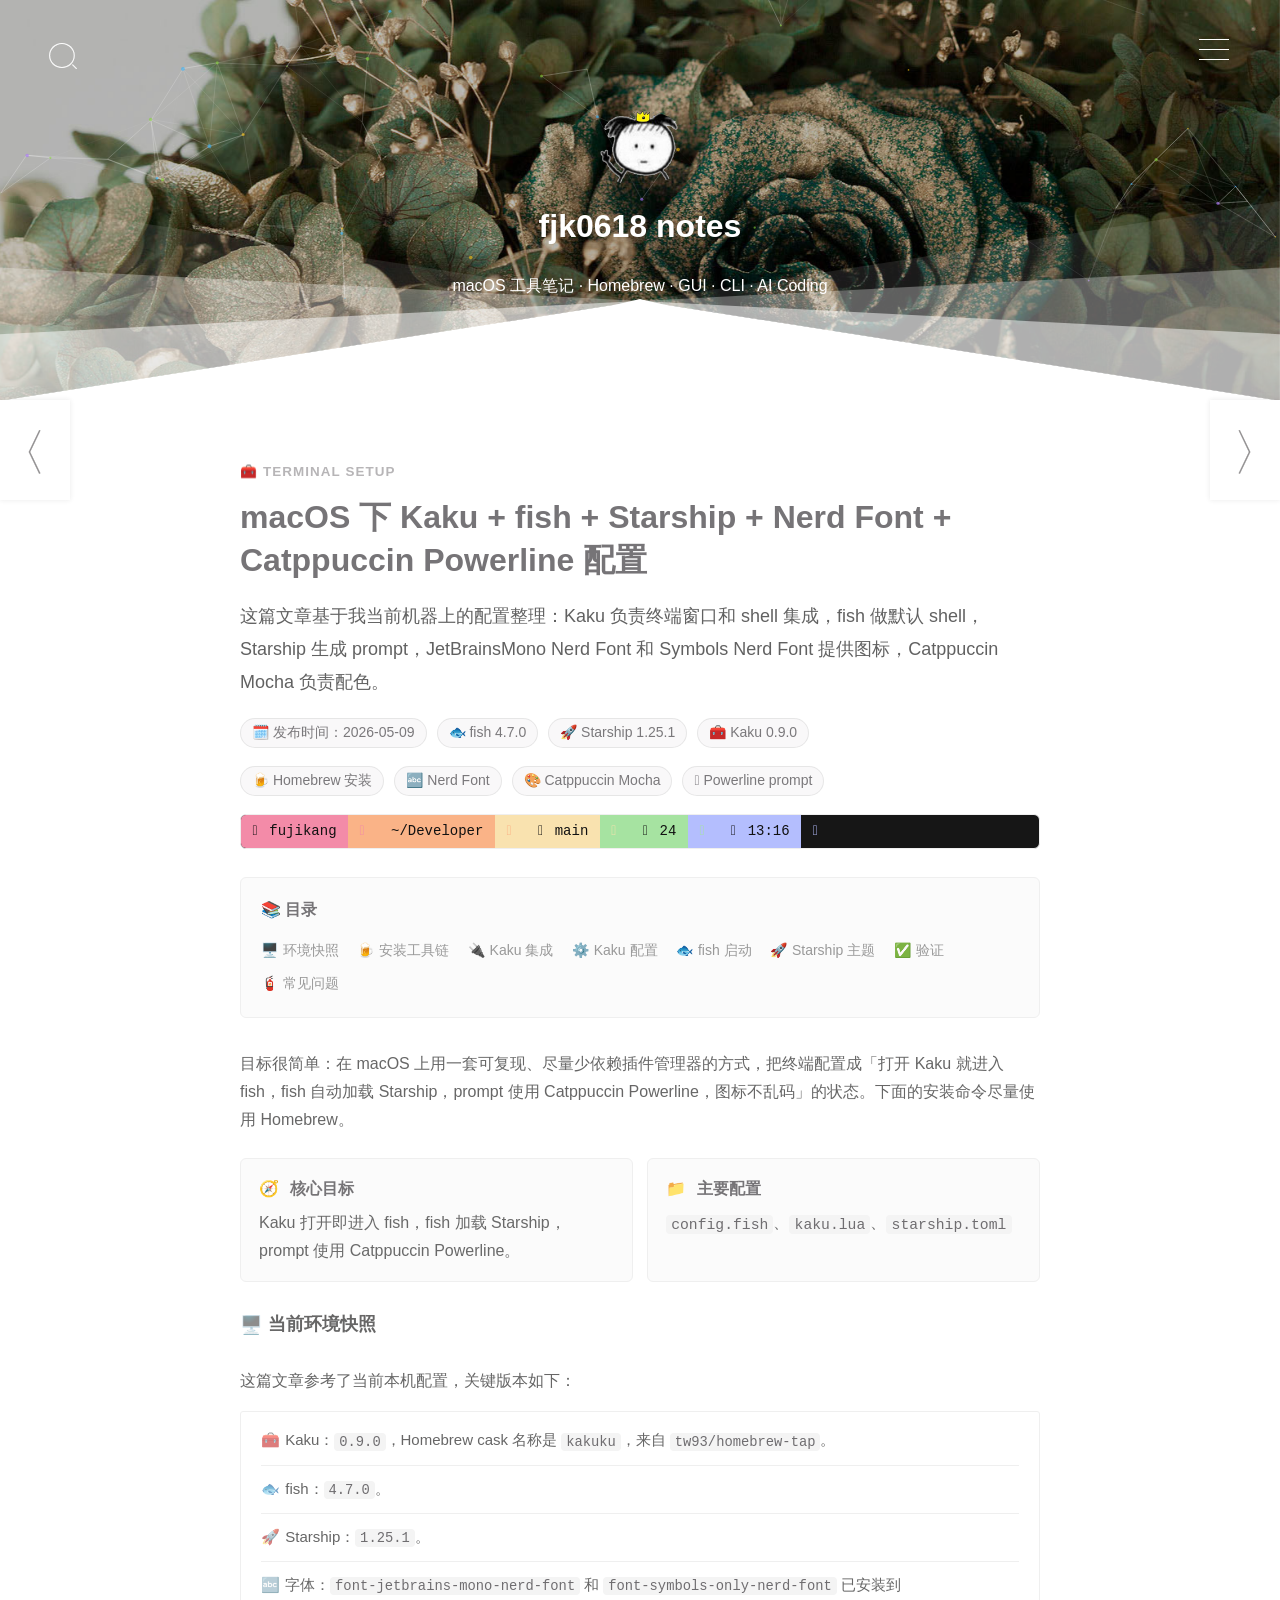
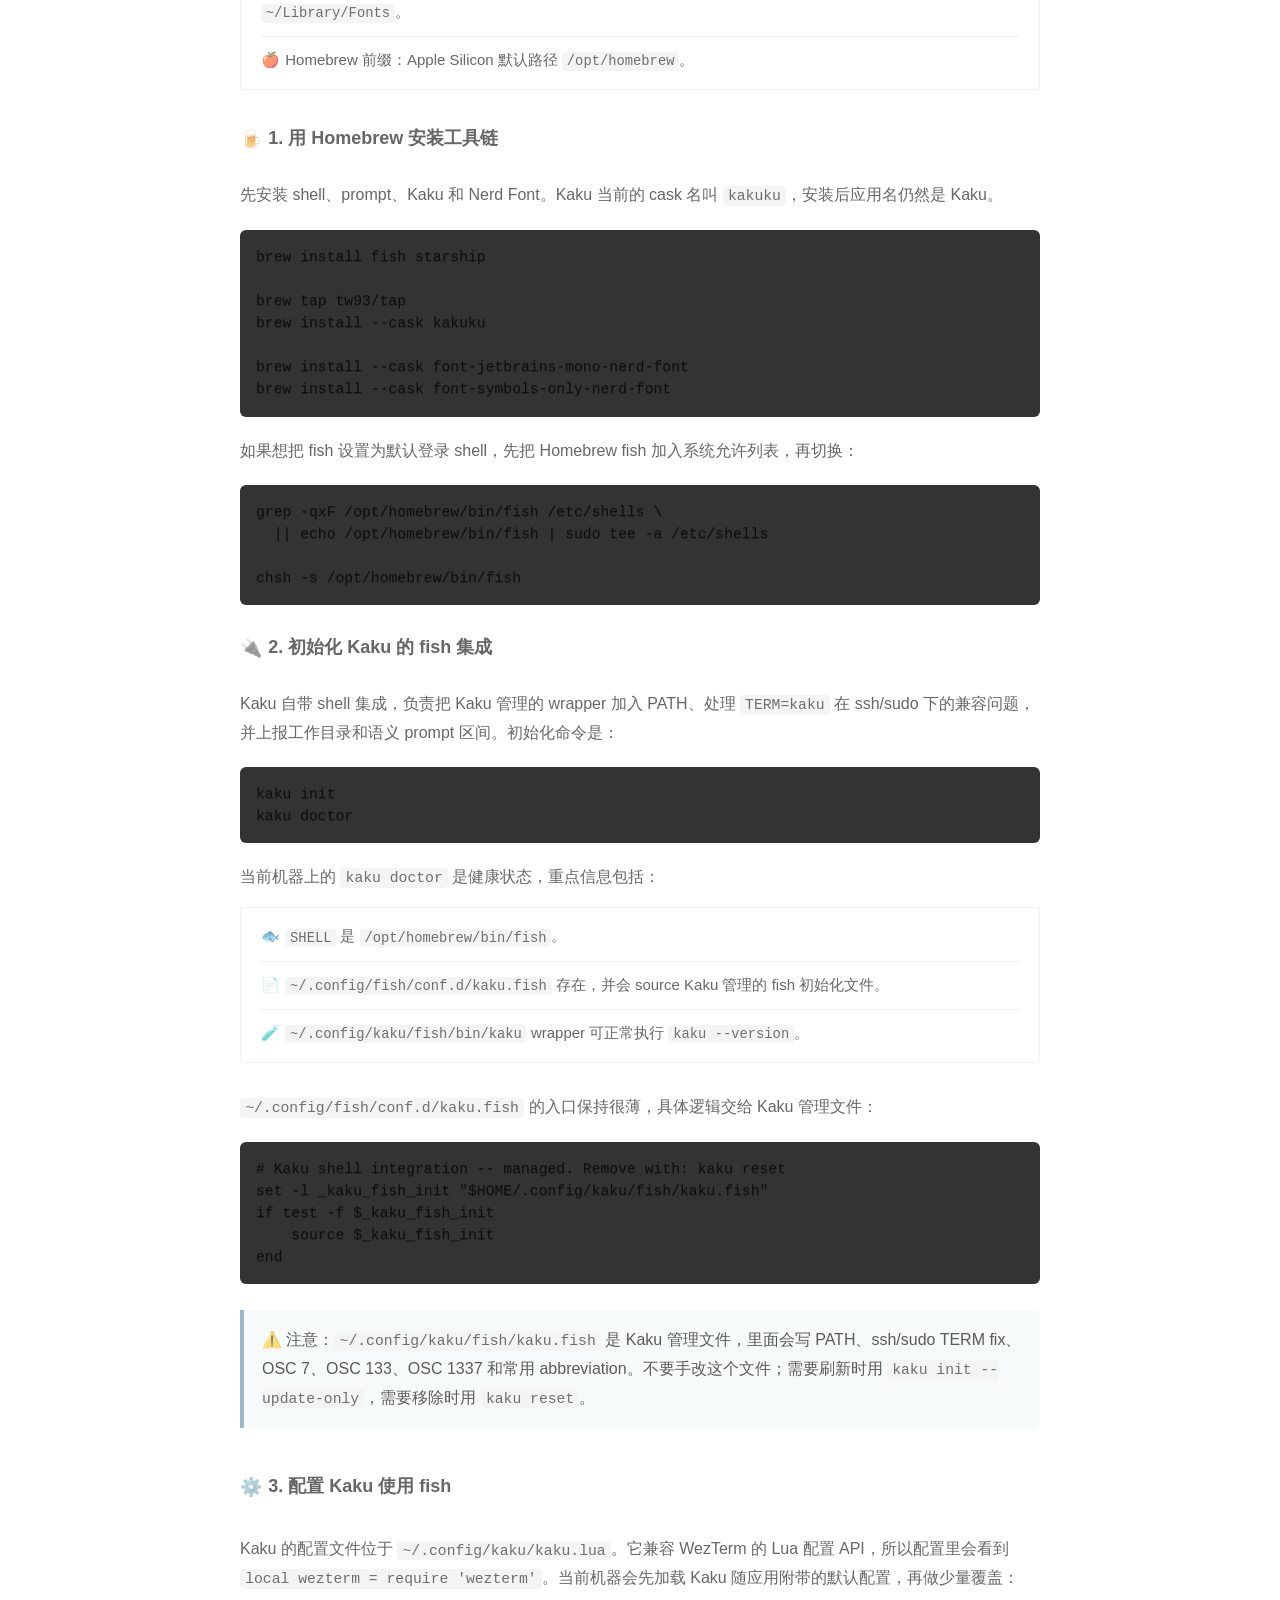
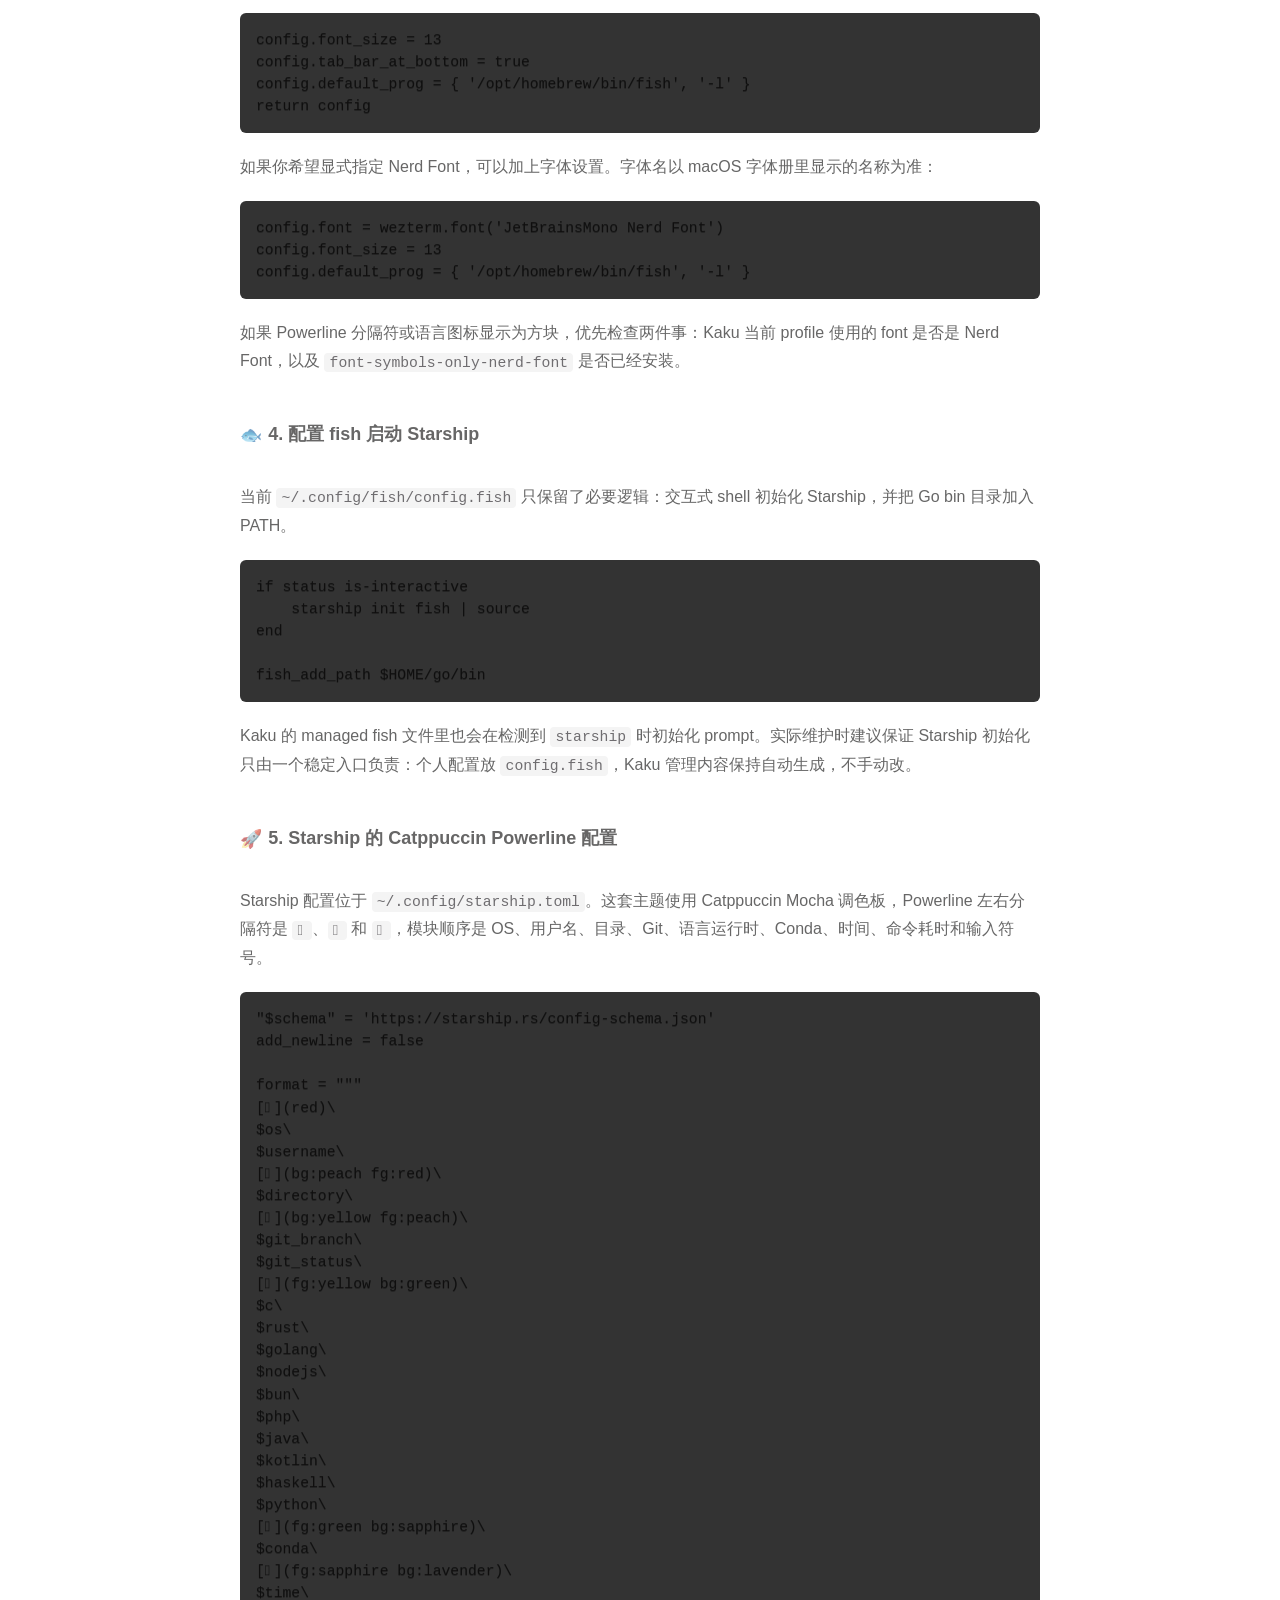
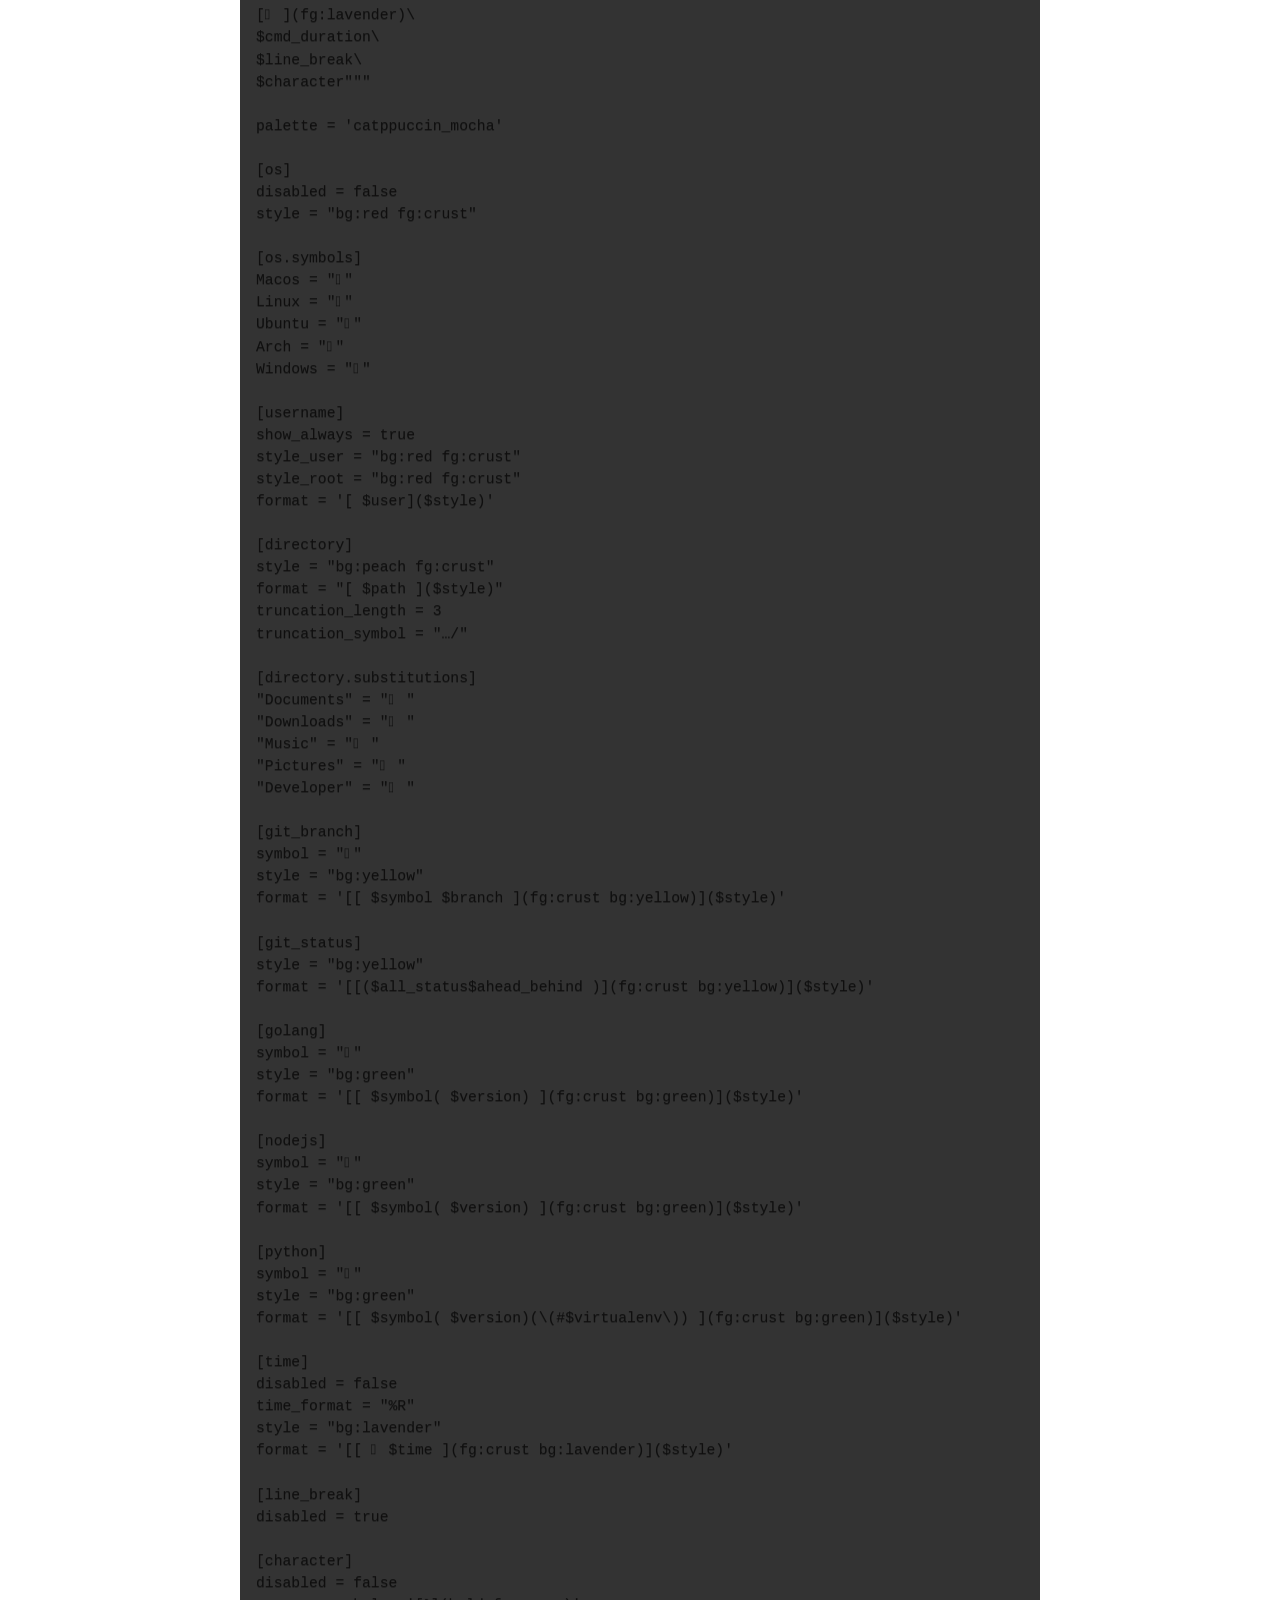
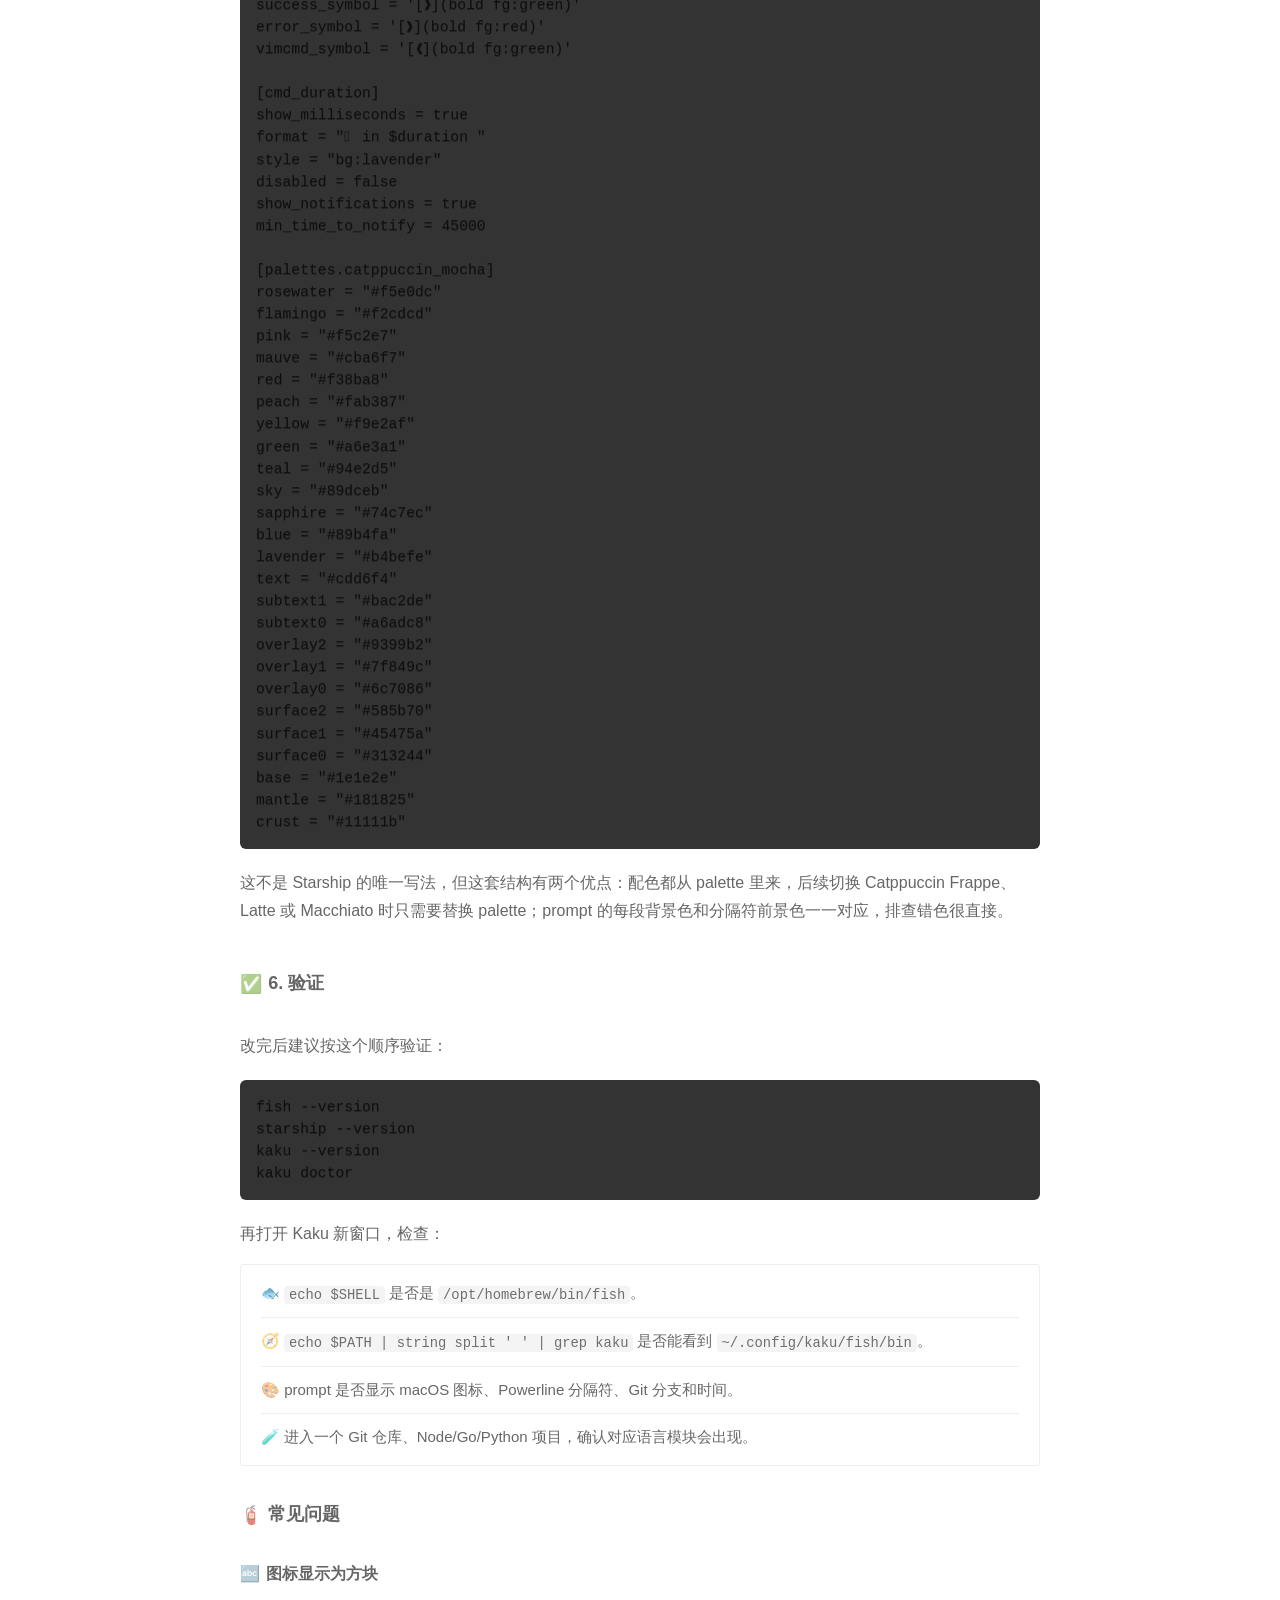
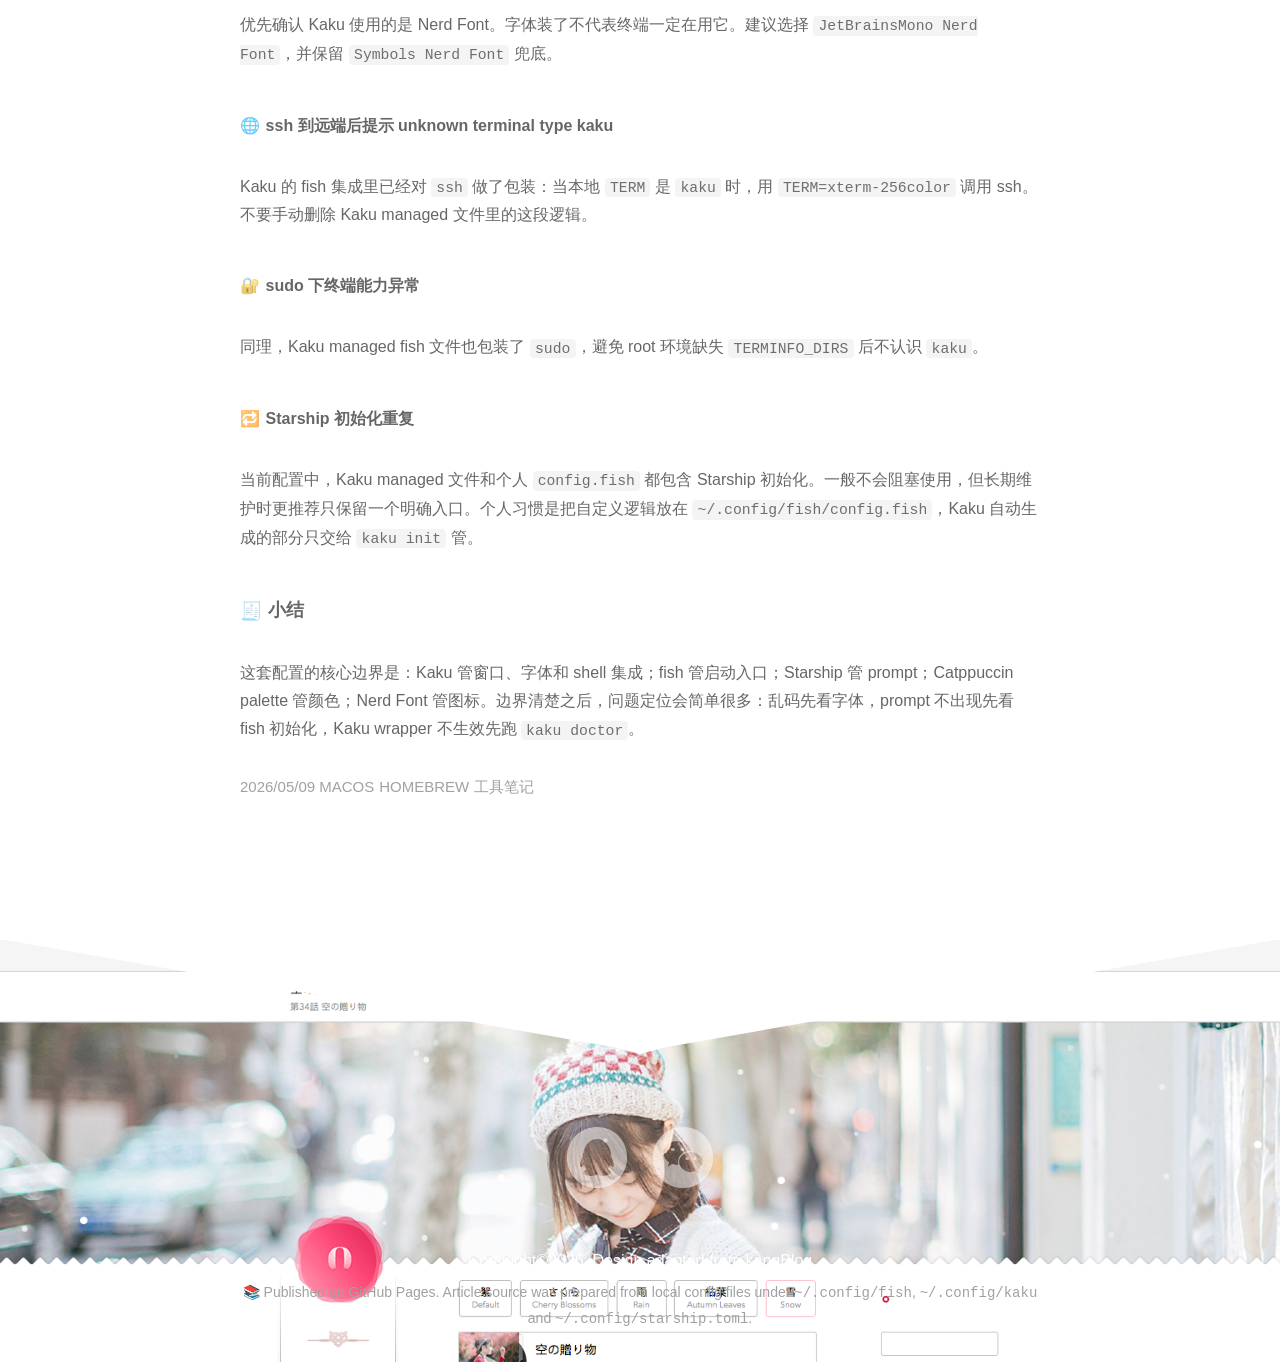
==== commit feefddd5: "feat(blog): 统一文章详情页样式" ====
--- a/posts/mac-kaku-fish-starship-nerd-catppuccin-powerline/index.html
+++ b/posts/mac-kaku-fish-starship-nerd-catppuccin-powerline/index.html
@@ -1,36 +1,110 @@
 <!doctype html>
 <html lang="zh-CN">
-  <head>
-    <meta charset="utf-8">
-    <meta name="viewport" content="width=device-width, initial-scale=1">
-    <title>macOS 下 Kaku + fish + Starship + Nerd Font + Catppuccin Powerline 配置</title>
-    <meta name="description" content="基于本机配置整理的 macOS 终端配置笔记：Kaku、fish、Starship、JetBrainsMono Nerd Font 与 Catppuccin Powerline prompt。">
-    <link rel="stylesheet" href="/styles.css">
-  </head>
-  <body>
-    <div class="site">
-      <header class="topbar">
-        <a class="brand" href="/">
-          <span class="brand-mark">❯</span>
-          <span>fjk0618 notes</span>
-        </a>
-        <nav class="nav" aria-label="站点导航">
-          <a href="/">首页</a>
-          <a href="https://github.com/fjk0618/fjk0618.github.io">仓库</a>
-        </nav>
-      </header>
-
-      <section class="hero">
-        <div class="eyebrow">🧰 terminal setup</div>
-        <h1>macOS 下 Kaku + fish + Starship + Nerd Font + Catppuccin Powerline 配置</h1>
-        <p class="lead">这篇文章基于我当前机器上的配置整理：Kaku 负责终端窗口和 shell 集成，fish 做默认 shell，Starship 生成 prompt，JetBrainsMono Nerd Font 和 Symbols Nerd Font 提供图标，Catppuccin Mocha 负责配色。</p>
-        <div class="meta">
+
+	<head>
+		<meta charset="utf-8">
+		<meta name="viewport" content="width=device-width, initial-scale=1, maximum-scale=1">
+		<title>macOS 下 Kaku + fish + Starship + Nerd Font + Catppuccin Powerline 配置</title>
+		<meta name="description" content="基于本机配置整理的 macOS 终端配置笔记：Kaku、fish、Starship、JetBrainsMono Nerd Font 与 Catppuccin Powerline prompt。">
+		<link rel="stylesheet" type="text/css" href="/theme/kang/statics/css/index.css" media="all">
+		<link rel="stylesheet" type="text/css" href="/theme/kang/statics/css/detail.css">
+		<link rel="stylesheet" type="text/css" href="/theme/kang/statics/css/blog-post.css">
+	</head>
+
+	<body class="home blog custom-background round-avatars" itemscope itemtype="http://schema.org/Organization">
+		<div class="Yarn_Background" style="background-image: url(/theme/kang/statics/images/47fb3c_.jpg);"></div>
+
+		<form class="js-search search-form search-form--modal" method="get" action="/" role="search" aria-label="文章搜索">
+			<div class="search-form__inner">
+				<div>
+					<div id="search-container" class="ajax_search">
+						<div class="filter_container">
+							<input type="search" value="" autocomplete="off" placeholder="搜索文章" name="s" id="post-search-input" aria-label="搜索文章">
+							<ul id="post-search-results" class="search_filtered">
+							<li data-post-search="macos 数据库 gui 工具 dbx 部署 homebrew cask database mysql postgresql sqlite redis mongodb duckdb clickhouse"><a href="/posts/macos-database-gui-dbx-deploy/">MacOS数据库GUI工具-DBX部署</a></li>
+							<li data-post-search="macos 粘贴板 剪贴板 工具 maccy 安装 使用 homebrew clipboard 自动粘贴"><a href="/posts/mac-maccy-clipboard-manager/">mac下粘贴板工具-Maccy安装使用</a></li>
+							<li data-post-search="macos kaku fish starship nerd font catppuccin powerline terminal homebrew 终端 配置"><a href="/posts/mac-kaku-fish-starship-nerd-catppuccin-powerline/">macOS 下 Kaku + fish + Starship + Nerd Font + Catppuccin Powerline 配置</a></li>
+							</ul>
+							<p id="post-search-note" class="post-search-note">输入关键词后，选择要跳转的文章。</p>
+						</div>
+					</div>
+				</div>
+			</div>
+		</form>
+
+		<div class="navi" data-aos="fade-down">
+			<div class="bt-nav" aria-label="切换导航">
+				<div class="line line1"></div>
+				<div class="line line2"></div>
+				<div class="line line3"></div>
+			</div>
+			<div class="navbar animated fadeInRight">
+				<div class="inner">
+					<nav id="site-navigation" class="main-navigation" aria-label="站点导航">
+						<div id="main-menu" class="main-menu-container">
+							<div class="menu-menu-container">
+								<ul id="primary-menu" class="menu">
+									<li class="menu-item"><a href="/">首页</a></li>
+									<li class="menu-item current-menu-item current_page_item"><a href="#article">正文</a></li>
+									<li class="menu-item"><a href="/kangBlog/">模板预览</a></li>
+									<li class="menu-item"><a href="https://github.com/fjk0618">GitHub</a></li>
+									<li class="menu-item"><a href="https://262688.xyz">旧站</a></li>
+								</ul>
+							</div>
+						</div>
+					</nav>
+				</div>
+			</div>
+		</div>
+
+		<button class="hebin js-toggle-search" data-aos="fade-down" type="button" aria-label="打开文章搜索">
+			<i class="iconfont" aria-hidden="true">&#xe60e;</i>
+		</button>
+
+		<header id="masthead" class="overlay animated from-bottom" itemprop="brand">
+			<div class="site-branding text-center">
+				<a href="/" aria-label="返回首页">
+					<figure>
+						<img class="custom-logo avatar" src="/theme/kang/statics/images/omikron.png" alt="fjk0618 notes">
+					</figure>
+				</a>
+				<h1 class="site-title">fjk0618 notes</h1>
+				<h3 class="blog-description"><span>macOS 工具笔记 · Homebrew · GUI · CLI · AI Coding</span></h3>
+			</div>
+			<div class="decor-part">
+				<div id="particles-js"></div>
+			</div>
+			<div class="animation-header">
+				<div class="decor-wrapper">
+					<svg id="header-decor" class="decor bottom" xmlns="http://www.w3.org/2000/svg" version="1.1" viewBox="0 0 100 100" preserveAspectRatio="none">
+						<path class="large left" d="M0 0 L50 50 L0 100" fill="rgba(255,255,255, .1)"></path>
+						<path class="large right" d="M100 0 L50 50 L100 100" fill="rgba(255,255,255, .1)"></path>
+						<path class="medium left" d="M0 100 L50 50 L0 33.3" fill="rgba(255,255,255, .3)"></path>
+						<path class="medium right" d="M100 100 L50 50 L100 33.3" fill="rgba(255,255,255, .3)"></path>
+						<path class="small left" d="M0 100 L50 50 L0 66.6" fill="rgba(255,255,255, .5)"></path>
+						<path class="small right" d="M100 100 L50 50 L100 66.6" fill="rgba(255,255,255, .5)"></path>
+						<path d="M0 99.9 L50 49.9 L100 99.9 L0 99.9" fill="rgba(255,255,255, 1)"></path>
+						<path d="M48 52 L50 49 L52 52 L48 52" fill="rgba(255,255,255, 1)"></path>
+					</svg>
+				</div>
+			</div>
+		</header>
+
+		<div id="main" class="content">
+			<div class="container">
+				<article id="article" class="js-gallery post type-post status-publish format-standard hentry">
+					<section class="post_content" data-aos="fade-up">
+						<header class="post_header article-header">
+<div class="article-kicker">🧰 terminal setup</div>
+        <h1 class="post_title">macOS 下 Kaku + fish + Starship + Nerd Font + Catppuccin Powerline 配置</h1>
+        <p class="article-lead">这篇文章基于我当前机器上的配置整理：Kaku 负责终端窗口和 shell 集成，fish 做默认 shell，Starship 生成 prompt，JetBrainsMono Nerd Font 和 Symbols Nerd Font 提供图标，Catppuccin Mocha 负责配色。</p>
+        <div class="article-meta">
           <span class="pill">🗓️ 发布时间：2026-05-09</span>
           <span class="pill">🐟 fish 4.7.0</span>
           <span class="pill">🚀 Starship 1.25.1</span>
           <span class="pill">🧰 Kaku 0.9.0</span>
         </div>
-        <div class="emoji-strip" aria-label="文章重点标签">
+        <div class="article-tags" aria-label="文章重点标签">
           <span>🍺 Homebrew 安装</span>
           <span>🔤 Nerd Font</span>
           <span>🎨 Catppuccin Mocha</span>
@@ -41,12 +115,20 @@
             <span class="seg seg-os">󰀵 fujikang</span><span class="seg sep" style="background: var(--peach); color: var(--red);"></span><span class="seg seg-dir">~/Developer</span><span class="seg sep" style="background: var(--yellow); color: var(--peach);"></span><span class="seg seg-git"> main</span><span class="seg sep" style="background: var(--green); color: var(--yellow);"></span><span class="seg seg-lang"> 24</span><span class="seg sep" style="background: var(--lavender); color: var(--green);"></span><span class="seg seg-time"> 13:16</span><span class="seg sep" style="color: var(--lavender);"></span>
           </div>
         </div>
-      </section>
-
-      <div class="content">
-        <main>
-          <article>
-            <p>目标很简单：在 macOS 上用一套可复现、尽量少依赖插件管理器的方式，把终端配置成「打开 Kaku 就进入 fish，fish 自动加载 Starship，prompt 使用 Catppuccin Powerline，图标不乱码」的状态。下面的安装命令尽量使用 Homebrew。</p>
+						</header>
+						<nav class="post-toc" aria-label="文章目录">
+<strong>📚 目录</strong>
+          <a href="#environment"><span class="emoji" aria-hidden="true">🖥️</span>环境快照</a>
+          <a href="#install"><span class="emoji" aria-hidden="true">🍺</span>安装工具链</a>
+          <a href="#kaku"><span class="emoji" aria-hidden="true">🔌</span>Kaku 集成</a>
+          <a href="#kaku-config"><span class="emoji" aria-hidden="true">⚙️</span>Kaku 配置</a>
+          <a href="#fish"><span class="emoji" aria-hidden="true">🐟</span>fish 启动</a>
+          <a href="#starship"><span class="emoji" aria-hidden="true">🚀</span>Starship 主题</a>
+          <a href="#verify"><span class="emoji" aria-hidden="true">✅</span>验证</a>
+          <a href="#troubleshooting"><span class="emoji" aria-hidden="true">🧯</span>常见问题</a>
+						</nav>
+						<div class="post-body js-gallery">
+<p>目标很简单：在 macOS 上用一套可复现、尽量少依赖插件管理器的方式，把终端配置成「打开 Kaku 就进入 fish，fish 自动加载 Starship，prompt 使用 Catppuccin Powerline，图标不乱码」的状态。下面的安装命令尽量使用 Homebrew。</p>
 
             <div class="info-grid">
               <div class="info-box">
@@ -303,25 +385,69 @@
 
             <h2 id="summary"><span class="emoji" aria-hidden="true">🧾</span>小结</h2>
             <p>这套配置的核心边界是：Kaku 管窗口、字体和 shell 集成；fish 管启动入口；Starship 管 prompt；Catppuccin palette 管颜色；Nerd Font 管图标。边界清楚之后，问题定位会简单很多：乱码先看字体，prompt 不出现先看 fish 初始化，Kaku wrapper 不生效先跑 <code>kaku doctor</code>。</p>
-          </article>
-        </main>
-
-        <aside class="toc" aria-label="文章目录">
-          <strong>📚 目录</strong>
-          <a href="#environment"><span class="emoji" aria-hidden="true">🖥️</span>环境快照</a>
-          <a href="#install"><span class="emoji" aria-hidden="true">🍺</span>安装工具链</a>
-          <a href="#kaku"><span class="emoji" aria-hidden="true">🔌</span>Kaku 集成</a>
-          <a href="#kaku-config"><span class="emoji" aria-hidden="true">⚙️</span>Kaku 配置</a>
-          <a href="#fish"><span class="emoji" aria-hidden="true">🐟</span>fish 启动</a>
-          <a href="#starship"><span class="emoji" aria-hidden="true">🚀</span>Starship 主题</a>
-          <a href="#verify"><span class="emoji" aria-hidden="true">✅</span>验证</a>
-          <a href="#troubleshooting"><span class="emoji" aria-hidden="true">🧯</span>常见问题</a>
-        </aside>
-      </div>
-
-      <footer class="footer">
-        📚 Published on GitHub Pages. Article source was prepared from local config files under <code>~/.config/fish</code>, <code>~/.config/kaku</code> and <code>~/.config/starship.toml</code>.
-      </footer>
-    </div>
-  </body>
+						</div>
+						<div class="meta split split--responsive cf">
+							<div class="split__title">
+								<time datetime="2026-05-09">2026/05/09</time>
+								<span><a href="/">macOS</a><a href="/">Homebrew</a><a href="/">工具笔记</a></span>
+							</div>
+						</div>
+					</section>
+				</article>
+			</div>
+		</div>
+
+		<div class="p-header">
+			<figure class="p-image" style="background-image: url(/theme/kang/statics/images/Dcras.png);"></figure>
+		</div>
+
+		<div class="navpost-part">
+			<div id="NextPrevPosts">
+				<div class="prev" data-aos="slide-right" data-aos-delay="1.5s">
+					<div class="arrow"><i class="iconfont">&#xe625;</i></div>
+					<div class="preview">
+						<div class="pull-left featuredImg" style="background-image:url('/theme/kang/statics/images/IMG_0150.jpg');"></div>
+						<a class="pull-left preview-content bold" href="/posts/mac-maccy-clipboard-manager/"><span>mac下粘贴板工具-Maccy安装使用</span></a>
+					</div>
+				</div>
+				<div class="next" data-aos="slide-left" data-aos-delay="1.5s">
+					<div class="arrow"><i class="iconfont">&#xe623;</i></div>
+					<div class="preview">
+						<div class="pull-right featuredImg" style="background-image:url('/theme/kang/statics/images/no-image.png');"></div>
+						<a class="pull-right preview-content bold" href="/posts/macos-database-gui-dbx-deploy/"><span>MacOS数据库GUI工具-DBX部署</span></a>
+					</div>
+				</div>
+			</div>
+		</div>
+
+		<footer id="footer" class="overlay animated from-top">
+			<div class="decor-wrapper">
+				<svg id="footer-decor" class="decor top" xmlns="http://www.w3.org/2000/svg" version="1.1" viewBox="0 0 100 100" preserveAspectRatio="none">
+					<path class="large left" d="M0 0 L50 50 L0 100" fill="rgba(255,255,255, .1)"></path>
+					<path class="large right" d="M100 0 L50 50 L100 100" fill="rgba(255,255,255, .1)"></path>
+					<path class="medium left" d="M0 0 L50 50 L0 66.6" fill="rgba(255,255,255, .3)"></path>
+					<path class="medium right" d="M100 0 L50 50 L100 66.6" fill="rgba(255,255,255, .3)"></path>
+					<path class="small left" d="M0 0 L50 50 L0 33.3" fill="rgba(255,255,255, .5)"></path>
+					<path class="small right" d="M100 0 L50 50 L100 33.3" fill="rgba(255,255,255, .5)"></path>
+					<path d="M0 0 L50 50 L100 0 L0 0" fill="rgba(255,255,255, 1)"></path>
+					<path d="M48 48 L50 51 L52 48 L48 48" fill="rgba(255,255,255, 1)"></path>
+				</svg>
+			</div>
+			<ul class="socialize" data-aos="zoom-in">
+				<li><a title="GitHub" class="socialicon" href="https://github.com/fjk0618"><i class="iconfont" aria-hidden="true">&#xe616;</i></a></li>
+				<li><a title="旧站" class="socialicon" href="https://262688.xyz"><i class="iconfont" aria-hidden="true">&#xe609;</i></a></li>
+			</ul>
+			<div class="cr">Copyright&copy;2026. Design adapted from <a href="/kangBlog/">kangBlog</a></div>
+			<p class="article-source">📚 Published on GitHub Pages. Article source was prepared from local config files under <code>~/.config/fish</code>, <code>~/.config/kaku</code> and <code>~/.config/starship.toml</code>.</p>
+		</footer>
+
+		<script type="text/javascript" src="/theme/kang/statics/js/jquery.min.js"></script>
+		<script type="text/javascript" src="/theme/kang/statics/js/plugins.js"></script>
+		<script type="text/javascript" src="/theme/kang/statics/js/script.js"></script>
+		<script type="text/javascript" src="/theme/kang/statics/js/particles.js"></script>
+		<script type="text/javascript" src="/theme/kang/statics/js/aos.js"></script>
+		<script type="text/javascript" src="/theme/kang/statics/js/prism.js"></script>
+		<script type="text/javascript" src="/theme/kang/statics/js/blog-post.js"></script>
+	</body>
+
 </html>
--- a/theme/kang/statics/css/index.css
+++ b/theme/kang/statics/css/index.css
@@ -0,0 +1,6275 @@
+@charset "UTF-8";
+@font-face {
+	font-family: hermiticon;
+	src: url(fonts/hermiticon.eot?cez6o0);
+	src: url(fonts/hermiticon.eot?#iefixcez6o0) format('embedded-opentype'), url(fonts/hermiticon.ttf?cez6o0) format('truetype'), url(fonts/hermiticon.woff?cez6o0) format('woff'), url(fonts/hermiticon.svg?cez6o0#hermiticon) format('svg');
+	font-weight: 400;
+	font-style: normal
+}
+
+.hermit {
+	overflow: hidden;
+	background: #fff;
+	margin-bottom: 20px;
+	border: 1px solid #dedede;
+	-webkit-user-select: none;
+	-moz-user-select: none;
+	font: 13px/1.5 calluna-sans, "Helvetica Neue", Helvetica, Hiragino Sans GB, Microsoft JhengHei, WenQuanYi Micro Hei, sans-serif;
+	text-indent: 0
+}
+
+.hermit,
+.hermit * {
+	box-sizing: content-box;
+	-moz-box-sizing: content-box;
+	-webkit-box-sizing: content-box
+}
+
+.hermit-clear:after,
+.hermit-clear:before {
+	display: table;
+	content: ""
+}
+
+.hermit-clear:after {
+	clear: both;
+	overflow: hidden
+}
+
+.hermit-clear {
+	zoom: 1
+}
+
+.hermit-detail span {
+	-webkit-animation: animFlipFront .4s linear;
+	-moz-animation: animFlipFront .4s linear;
+	animation: animFlipFront .4s linear
+}
+
+.hermit-box {
+	padding: 10px 13px;
+	height: 70px;
+	font-size: 14px;
+	line-height: 16px;
+	position: relative;
+	-webkit-box-shadow: 0 1px 10px rgba(0, 0, 0, .08);
+	box-shadow: 0 1px 10px rgba(0, 0, 0, .08)
+}
+
+.hermit-cover {
+	width: 65px;
+	float: left;
+	position: relative
+}
+
+.hermit-info {
+	margin-left: 75px
+}
+
+.hermit-title {
+	font-size: 15px;
+	height: 24px;
+	overflow: hidden
+}
+
+.hermit-author {
+	font-size: 14px;
+	color: #999
+}
+
+.hermit-author,
+.hermit-duration,
+.hermit-title {
+	line-height: 24px
+}
+
+.hermit-controller {
+	height: 24px;
+	position: relative
+}
+
+.hermit-additive {
+	text-align: right;
+	position: absolute;
+	right: 0;
+	top: 0;
+	width: 130px;
+	height: 24px;
+	background: #fff
+}
+
+.hermit-cover-image {
+	width: 65px;
+	height: 65px;
+	padding: 0!important;
+	margin: 0!important;
+	border: none!important;
+	box-shadow: none
+}
+
+.hermit-duration,
+.hermit-listbutton,
+.hermit-volume {
+	display: inline-block
+}
+
+.hermit-duration {
+	height: 24px
+}
+
+.hermit-button,
+.hermit-listbutton,
+.hermit-volume {
+	speak: none;
+	cursor: pointer;
+	font-family: hermiticon;
+	text-transform: none;
+	vertical-align: middle;
+	-webkit-font-smoothing: antialiased;
+	-moz-osx-font-smoothing: grayscale
+}
+
+.hermit-listbutton,
+.hermit-volume {
+	color: #666;
+	width: 20px;
+	height: 24px;
+	line-height: 24px;
+	font-size: 17px
+}
+
+.hermit-listbutton {
+	position: relative
+}
+
+.hermit-button {
+	text-align: center;
+	vertical-align: middle;
+	position: absolute;
+	width: 28px;
+	height: 28px;
+	border: 2px solid #fff;
+	border-radius: 50%;
+	color: #fff;
+	left: 50%;
+	top: 50%;
+	margin-left: -16px;
+	margin-top: -16px;
+	background: rgba(0, 0, 0, .15);
+	text-shadow: 0 1px 1px rgba(0, 0, 0, .2);
+	box-shadow: 0 1px 1px rgba(0, 0, 0, .2)
+}
+
+.hermit-volume {
+	right: 20px
+}
+
+.hermit-button:before {
+	content: "\e01b";
+	font-size: 20px;
+	line-height: 28px
+}
+
+.hermit-button.playing:before {
+	content: "\e018";
+	font-size: 18px
+}
+
+.hermit-listbutton:before {
+	content: "\e20e"
+}
+
+.hermit-prevbutton:before {
+	content: "\e028"
+}
+
+.hermit-nextbutton:before {
+	content: "\e027"
+}
+
+.hermit-listbutton:after {
+	position: absolute;
+	content: '';
+	right: -2px;
+	top: 0;
+	width: 4px;
+	height: 4px;
+	border-radius: 50%;
+	background-color: transparent;
+	opacity: 0;
+	-webkit-transition: opacity .6s;
+	-moz-transition: opacity .6s;
+	-ms-transition: opacity .6s;
+	-o-transition: opacity .6s;
+	transition: opacity .6s
+}
+
+.hermit-unexpand-1 .hermit-listbutton:after,
+.hermit.unexpand .hermit-listbutton:after {
+	opacity: 1;
+	background-color: #f60001
+}
+
+.hermit-unexpand-1.unexpand .hermit-listbutton:after {
+	opacity: 0
+}
+
+.hermit-volume:before {
+	content: "\e033"
+}
+
+.hermit-volume.muted:before {
+	content: "\e031"
+}
+
+.hermit-prosess {
+	height: 3px;
+	background-color: #ddd;
+	cursor: pointer;
+	position: relative;
+	z-index: 1;
+	margin: 10px 0 5px
+}
+
+.hermit-loaded {
+	position: absolute;
+	height: 3px;
+	z-index: 5;
+	left: 0;
+	top: 0;
+	background-color: #ccc
+}
+
+.hermit-prosess-bar {
+	height: 3px;
+	width: 0;
+	background-color: #5895be;
+	position: relative;
+	z-index: 10
+}
+
+.hermit-prosess-after {
+	position: absolute;
+	display: block;
+	width: 8px;
+	height: 8px;
+	background-color: #fff;
+	border: 1px solid #5895be;
+	-webkit-border-radius: 50%;
+	-moz-border-radius: 50%;
+	-ms-border-radius: 50%;
+	-o-border-radius: 50%;
+	border-radius: 50%;
+	top: 0;
+	right: 0;
+	margin-top: -4px;
+	margin-right: -10px
+}
+
+.hermit-list {
+	height: auto;
+	max-height: 410px;
+	overflow-y: auto
+}
+
+.hermit-fullheight-1 .hermit-list {
+	height: 100%;
+	max-height: 100%
+}
+
+.hermit-fullheight-1.unexpand .hermit-list,
+.hermit-unexpand-1 .hermit-list,
+.hermit.unexpand .hermit-list {
+	height: 0;
+	max-height: 0
+}
+
+.hermit-fullheight-1.hermit-unexpand-1.unexpand .hermit-list,
+.hermit-unexpand-1.unexpand .hermit-list {
+	height: 100%;
+	max-height: 100%
+}
+
+.hermit-unexpand-1 .hermit-box,
+.hermit.unexpand .hermit-box {
+	box-shadow: none
+}
+
+.hermit-song {
+	border-top: 1px solid #e5e5e5;
+	cursor: pointer;
+	font-size: 15px;
+	line-height: 40px;
+	height: 40px;
+	overflow: hidden;
+	-webkit-tap-highlight-color: transparent;
+	position: relative
+}
+
+.hermit-deactive,
+.hermit-deactive .hermit-song-author {
+	color: #ccc
+}
+
+.hermit-song-index {
+	position: absolute;
+	left: 0;
+	top: 0;
+	width: 40px;
+	text-align: center;
+	color: #999
+}
+
+.hermit-song-title {
+	display: block;
+	margin-left: 40px;
+	margin-right: 55px
+}
+
+.hermit-song-author {
+	color: #777;
+	padding-left: 5px
+}
+
+.hermit-song-duration {
+	position: absolute;
+	top: 0;
+	right: 15px;
+	color: #888;
+	font-size: 14px
+}
+
+.hermit-song.selected,
+.hermit-song:hover {
+	background-color: #f8f8f8
+}
+
+.hermit-song.selected .hermit-song-index {
+	width: 38px;
+	text-indent: -999em;
+	background-image: url(../images/playing.gif);
+	background-position: 50% 50%;
+	background-repeat: no-repeat;
+	background-size: 16px
+}
+
+.hermit-song.selected.paused .hermit-song-index {
+	background-image: url(../images/playing.png)
+}
+
+.hermit-default .hermit-prosess-after:hover,
+.hermit-default .hermit-prosess-bar {
+	background-color: #5895be
+}
+
+.hermit-default .hermit-prosess-after {
+	border-color: #5895be
+}
+
+.hermit-blue .hermit-prosess-after:hover,
+.hermit-blue .hermit-prosess-bar {
+	background-color: #5cb85c
+}
+
+.hermit-blue .hermit-prosess-after {
+	border-color: #5cb85c
+}
+
+.hermit-blue .hermit-song.selected .hermit-song-index {
+	background-image: url(../images/playing_blue.gif)
+}
+
+.hermit-blue .hermit-song.selected.paused .hermit-song-index {
+	background-image: url(../images/playing_blue.png)
+}
+
+.hermit-yellow .hermit-prosess-after:hover,
+.hermit-yellow .hermit-prosess-bar {
+	background-color: #f0ad4e
+}
+
+.hermit-yellow .hermit-prosess-after {
+	border-color: #f0ad4e
+}
+
+.hermit-yellow .hermit-song.selected .hermit-song-index {
+	background-image: url(../images/playing_yellow.gif)
+}
+
+.hermit-yellow .hermit-song.selected.paused .hermit-song-index {
+	background-image: url(../images/playing_yellow.png)
+}
+
+.hermit-red .hermit-prosess-after:hover,
+.hermit-red .hermit-prosess-bar {
+	background-color: #dd4b39
+}
+
+.hermit-red .hermit-prosess-after {
+	border-color: #dd4b39
+}
+
+.hermit-red .hermit-song.selected .hermit-song-index {
+	background-image: url(../images/playing_red.gif)
+}
+
+.hermit-red .hermit-song.selected.paused .hermit-song-index {
+	background-image: url(../images/playing_red.png)
+}
+
+.hermit-pink .hermit-prosess-after:hover,
+.hermit-pink .hermit-prosess-bar {
+	background-color: #f489ad
+}
+
+.hermit-pink .hermit-prosess-after {
+	border-color: #f489ad
+}
+
+.hermit-pink .hermit-song.selected .hermit-song-index {
+	background-image: url(../images/playing_pink.gif)
+}
+
+.hermit-pink .hermit-song.selected.paused .hermit-song-index {
+	background-image: url(../images/playing_pink.png)
+}
+
+.hermit-purple .hermit-prosess-after:hover,
+.hermit-purple .hermit-prosess-bar {
+	background-color: orchid
+}
+
+.hermit-purple .hermit-prosess-after {
+	border-color: orchid
+}
+
+.hermit-purple .hermit-song.selected .hermit-song-index {
+	background-image: url(../images/playing_purple.gif)
+}
+
+.hermit-purple .hermit-song.selected.paused .hermit-song-index {
+	background-image: url(../images/playing_purple.png)
+}
+
+.hermit-black.hermit {
+	border-color: #ccc
+}
+
+.hermit-black.hermit,
+.hermit-black.hermit .hermit-additive,
+.hermit-black.hermit .hermit-song-duration {
+	background: 0 0;
+	color: #ccc
+}
+
+.hermit-black.hermit .hermit-additive,
+.hermit-black.hermit .hermit-listbutton,
+.hermit-black.hermit .hermit-volume {
+	color: #ccc
+}
+
+.hermit-black.hermit .hermit-song {
+	border-top-color: #ccc
+}
+
+.hermit-black .hermit-box {
+	background: 0 0
+}
+
+.hermit-black .hermit-button {
+	border-color: #fff
+}
+
+.hermit-black .hermit-button:before {
+	color: #fff
+}
+
+.hermit-black .hermit-song.selected,
+.hermit-black .hermit-song:hover {
+	background: #444;
+	background: rgba(51, 51, 51, .3)
+}
+
+.hermit-ios .hermit-volume {
+	display: none
+}
+
+@-ms-viewport {
+	width: device-width
+}
+
+@viewport {
+	width: device-width
+}
+
+@media screen and (max-width:768px) {
+	.hermit-listbutton {
+		font-size: 20px
+	}
+	.hermit-song {
+		height: 44px;
+		line-height: 44px
+	}
+	.hermit-list {
+		max-height: 450px
+	}
+	.hermit-loaded,
+	.hermit-prosess,
+	.hermit-prosess-bar {
+		height: 4px
+	}
+	.hermit-prosess-after {
+		width: 12px;
+		height: 12px;
+		margin-top: -5px
+	}
+}
+
+@font-face {
+	font-family: 'iconfont';
+	src: url(fonts/iconfont.eot);
+	src: url(fonts/iconfont.eot?#iefix) format('embedded-opentype'), url(fonts/iconfont.woff) format('woff'), url(fonts/iconfont.ttf) format('truetype'), url(fonts/iconfont.svg#iconfont) format('svg')
+}
+
+.iconfont {
+	font-family: "iconfont" !important;
+	font-size: 16px;
+	font-style: normal;
+	-webkit-font-smoothing: antialiased;
+	-webkit-text-stroke-width: 0.2px;
+	-moz-osx-font-smoothing: grayscale
+}
+
+ ::-webkit-scrollbar {
+	width: 0;
+	background: 0 0
+}
+
+::-moz-selection {
+	background: rgba(204, 204, 204, .18);
+	color: #000
+}
+
+::selection {
+	background: rgba(204, 204, 204, .18);
+	color: #000
+}
+
+html body {
+	_background-attachment: fixed;
+}
+
+html {
+	width: 100%;
+	height: 100%;
+	-ms-text-size-adjust: 100%;
+	-webkit-text-size-adjust: 100%
+}
+
+body {
+	width: 100%;
+	height: 100%;
+	font-family: PingFang SC, "Hiragino Sans GB", "Source Han Sans CN", Roboto, "Microsoft Yahei", sans-serif;
+	font-weight: 400;
+	font-size: 16px;
+	color: rgba(2, 0, 0, .6);
+	text-rendering: optimizeLegibility;
+	-webkit-font-smoothing: antialiased;
+	-moz-osx-font-smoothing: grayscale;
+	-moz-font-feature-settings: "liga" on
+}
+
+body,
+h1,
+h2,
+h3,
+h4,
+h5,
+h6,
+blockquote,
+p,
+div,
+span,
+ul,
+ol,
+li,
+form,
+input,
+textarea,
+br,
+button {
+	margin: 0;
+	padding: 0;
+	border: 0;
+	font-size: 100%
+}
+
+*,
+*:after,
+*:before {
+	-webkit-box-sizing: border-box;
+	-moz-box-sizing: border-box;
+	box-sizing: border-box
+}
+
+h1,
+h2,
+h3,
+h4,
+h5 {
+	margin: 0
+}
+
+h1 {
+	font-size: 20px;
+	line-height: 48px;
+	margin-bottom: 24px
+}
+
+h1 small {
+	font-size: 19px
+}
+
+h2 {
+	font-size: 18px;
+	line-height: 24px;
+	margin-top: 24px;
+	margin-bottom: 24px
+}
+
+h2 small {
+	font-size: 17px
+}
+
+h3 {
+	font-size: 16px;
+	line-height: 24px;
+	margin-top: 24px;
+	margin-bottom: 20px;
+}
+
+h3 small {
+	font-size: 15px
+}
+
+h4,
+h5,
+h6 {
+	line-height: 24px
+}
+
+h4 {
+	font-size: 14px;
+	margin-top: 24px;
+	margin-bottom: 16px;
+}
+
+h4 small {
+	font-size: 13px
+}
+
+h5 {
+	font-size: 13px;
+}
+
+h6 {
+	font-size: 12px;
+	;
+	margin: 0
+}
+
+a {
+	color: #807f83;
+	text-decoration: none
+}
+
+a:hover {
+	text-decoration: none
+}
+
+a:active,
+a:hover {
+	outline: 0
+}
+
+hr {
+	max-width: 100%;
+	height: 50px;
+	background: url(../images/hr.gif) right center no-repeat;
+	border: none;
+	margin-top: 15px;
+	margin-bottom: 15px;
+}
+
+blockquote {
+	overflow: hidden
+}
+
+ul,
+ol {
+	list-style: none
+}
+
+dt {
+	font-weight: bold
+}
+
+dd {
+	margin: 0 1.5em 1.5em
+}
+
+img {
+	height: auto;
+	max-width: 100%
+}
+
+figure {
+	margin: 0
+}
+
+table {
+	margin: 0 0 1.5em;
+	width: 100%
+}
+
+table {
+	border-bottom: 1px solid #eee;
+	margin: 0 0 25px;
+	width: 100%
+}
+
+th {
+	padding: 1rem .5rem;
+	color: #252525;
+	font-weight: 700;
+	text-transform: uppercase;
+	text-align: left
+}
+
+td {
+	border-top: 1px solid #eee;
+	padding: 1rem .5rem
+}
+
+ol,
+ul {
+	list-style: none
+}
+
+img {
+	max-width: 100%;
+	height: auto;
+	transition: opacity .2s
+}
+
+label {
+	font-weight: normal
+}
+
+textarea,
+input[type='text'],
+input[type='url'],
+input[type='email'],
+input[type='tel'],
+input[type='password'],
+input[type='search'] {
+	border: 0;
+	width: 100%
+}
+
+textarea:focus,
+input[type='text']:focus,
+input[type='url']:focus,
+input[type='email']:focus,
+input[type='tel']:focus,
+input[type='password']:focus,
+input[type='search']:focus {
+	outline: 0
+}
+
+textarea {
+	height: 12em;
+	display: block
+}
+
+.clearfix:before,
+.clearfix:after {
+	content: " ";
+	display: table
+}
+
+.clearfix:after {
+	clear: both
+}
+
+.blog-description {
+	text-transform: none;
+	font-weight: 400;
+}
+
+.custom-logo {
+	display: inline-block;
+	width: 100px
+}
+
+.site-branding {
+	position: relative;
+	display: inline-block;
+	z-index: 3;
+	padding-top: 110px
+}
+
+.Searchmeta,
+.page-title {
+	text-align: center
+}
+
+.navi {
+	position: absolute;
+	right: 0;
+	z-index: 999
+}
+
+.navbar {
+	float: right;
+	margin-top: 40px;
+	padding-right: 90px
+}
+
+.open .navbar {
+	display: none
+}
+
+.close .navbar {
+	display: block
+}
+
+.bt-nav {
+	display: block;
+	position: absolute;
+	z-index: 999;
+	top: 2em;
+	right: 3em;
+	width: 36px;
+	height: 36px;
+	cursor: pointer
+}
+
+.open .bt-nav .line1 {
+	top: 17px
+}
+
+.open .bt-nav .line3 {
+	top: 27px
+}
+
+.close .bt-nav .line {
+	top: 17px
+}
+
+.close .bt-nav .line1 {
+	-webkit-transform: rotateZ(45deg)
+}
+
+.close .bt-nav .line2 {
+	opacity: 0
+}
+
+.close .bt-nav .line3 {
+	-webkit-transform: rotateZ(-45deg)
+}
+
+.bt-nav .line {
+	position: absolute;
+	top: 7px;
+	left: 50%;
+	width: 30px;
+	margin-left: -15px;
+	height: 1px;
+	background: rgba(255, 255, 255, 1);
+	-webkit-transition: all .3s ease
+}
+
+.main-navigation a::after,
+.main-navigation a::before {
+	display: inline-block;
+	opacity: 0;
+	-webkit-transition: -webkit-transform .3s, opacity .2s;
+	-moz-transition: -moz-transform .3s, opacity .2s;
+	transition: transform .3s, opacity .2s
+}
+
+.main-navigation a::before {
+	margin-right: 5px;
+	content: '[';
+	-webkit-transform: translateX(20px);
+	-moz-transform: translateX(20px);
+	transform: translateX(20px)
+}
+
+.main-navigation a::after {
+	margin-left: 5px;
+	content: ']';
+	-webkit-transform: translateX(-20px);
+	-moz-transform: translateX(-20px);
+	transform: translateX(-20px)
+}
+
+.main-navigation a:focus::after,
+.main-navigation a:focus::before,
+.main-navigation a:hover::after,
+.main-navigation a:hover::before {
+	opacity: 1;
+	-webkit-transform: translateX(0);
+	-moz-transform: translateX(0);
+	transform: translateX(0)
+}
+
+.main-navigation ul ul:before {
+	z-index: 0;
+	content: "";
+	position: absolute;
+	top: -8px;
+	right: 28px;
+	border-style: solid;
+	border-width: 0 10px 10px 10px;
+	border-color: transparent transparent #fff transparent;
+	-webkit-transform: rotate(360deg)
+}
+
+.main-navigation li {
+	color: #fff;
+	position: relative
+}
+
+.main-navigation a {
+	display: block;
+	text-decoration: none
+}
+
+.main-navigation ul ul {
+	position: absolute;
+	top: 40px;
+	z-index: 999;
+	display: none;
+	background-color: #fff;
+	border-radius: 3px;
+}
+
+.main-navigation ul ul ul {
+	bottom: 0
+}
+
+.main-navigation ul ul li {
+	float: none;
+	display: block;
+	width: 100%
+}
+
+.main-navigation ul ul a.focus,
+.main-navigation ul ul a:hover {
+	color: #666
+}
+
+.main-navigation ul li.focus>ul,
+.main-navigation ul li:hover>ul {
+	right: 0;
+	display: block
+}
+
+.main-navigation ul ul li.focus>ul,
+.main-navigation ul ul li:hover>ul {
+	right: 100%;
+	display: block
+}
+
+.main-navigation.toggled ul,
+.menu-toggle {
+	display: block
+}
+
+.header-menu-button {
+	display: none
+}
+
+.menu-dropdown {
+	position: absolute;
+	top: 15px;
+	right: 15px;
+	z-index: 9;
+	display: none;
+	margin: 0;
+	padding: 10px 14px;
+	height: 35px;
+	text-align: center;
+	font-size: 14px;
+	line-height: 15px;
+	cursor: pointer
+}
+
+.open-page-item>ul.children,
+.open-page-item>ul.sub-menu {
+	display: block!important
+}
+
+.main-navigation ul {
+	display: block;
+	margin: 0;
+	padding-left: 0;
+	list-style: none
+}
+
+.main-navigation li {
+	float: left;
+	margin: 0
+}
+
+.main-navigation li a {
+	color: inherit;
+	font-weight: bold;
+}
+
+.main-navigation li a span {
+	display: none
+}
+
+.main-navigation ul ul a {
+	color: rgba(2, 0, 0, .6);
+	float: none;
+	padding: 15px 25px 15px 20px;
+	width: 100%;
+	min-width: 190px;
+	box-shadow: 0 1px 0 rgba(0, 0, 0, .03);
+	text-align: left;
+	white-space: nowrap
+}
+
+.main-navigation ul ul li:hover {
+	background-color: rgba(0, 0, 0, .02)
+}
+
+.main-navigation {
+	padding: 0;
+	-webkit-transition: right .4s ease 0s;
+	-moz-transition: right .4s ease 0s;
+	-ms-transition: right .4s ease 0s;
+	-o-transition: right .4s ease 0s;
+	transition: right .4s ease 0s
+}
+
+#main-menu>div,
+#primary-menu {
+	float: left
+}
+
+.main-navigation li a {
+	padding: 0 10px 40px
+}
+
+.hebin {
+	position: absolute;
+	z-index: 998;
+	top: 2.5em;
+	left: 3em
+}
+
+.hebin i {
+	font-size: 30px;
+	line-height: 30px;
+	margin-right: 20px
+}
+
+.ajax_search .search_filtered a {
+	display: block;
+	font-size: 15px;
+	color: rgba(2, 0, 0, .6);
+	overflow: hidden;
+	padding: 10px;
+	text-overflow: ellipsis;
+	white-space: nowrap
+}
+
+.ajax_search .search_filtered {
+	background-color: rgba(255, 255, 255, 0.95);
+	border-radius: 30px;
+	width: 600px;
+	left: 0;
+	position: absolute;
+	text-align: center;
+	top: 102%;
+	z-index: 200
+}
+
+#searchsubmit {
+	display: none
+}
+
+.ajax_search .search_filtered a:after {
+	border-bottom: 1px solid #3ea9be;
+	content: "";
+	display: block;
+	margin: 0.25em auto 0;
+	transition: width 250ms ease-in-out 0s;
+	width: 0
+}
+
+.ajax_search .search_filtered a:hover:after {
+	transition: width 100ms ease-in-out 0s;
+	width: 50%
+}
+
+.ajax_search .search_filtered a:focus {
+	border: none;
+	font-weight: bold;
+	text-decoration: none;
+	outline: none
+}
+
+.js-toggle-search {
+	height: 35px;
+	width: 35px;
+	color: rgba(255, 255, 255, 1);
+	float: left;
+	display: inline;
+	-webkit-transition: all 500ms ease-in-out;
+	transition: all 500ms ease-in-out
+}
+
+.js-toggle-search:hover {
+	cursor: pointer;
+	color: #666
+}
+
+.search-form--modal {
+	-webkit-transition: visibility 0.25s ease, opacity 0.25s ease;
+	-moz-transition: visibility 0.25s ease, opacity 0.25s ease;
+	-ms-transition: visibility 0.25s ease, opacity 0.25s ease;
+	-o-transition: visibility 0.25s ease, opacity 0.25s ease;
+	transition: visibility 0.25s ease, opacity 0.25s ease;
+	overflow: hidden;
+	z-index: 998;
+	position: fixed;
+	top: 0;
+	right: 0;
+	left: 0;
+	bottom: 0;
+	height: auto;
+	background: rgba(0, 0, 0, 0.3);
+	visibility: hidden;
+	opacity: 0
+}
+
+.search-form--modal .search-form__inner {
+	max-width: 640px;
+	padding: 0 20px;
+	margin: 0 auto;
+	position: fixed;
+	width: 100%;
+	left: 0;
+	right: 0;
+	top: 1.5em;
+	bottom: 0
+}
+
+.search-form.is-visible {
+	visibility: visible;
+	opacity: 1
+}
+
+.search-form div {
+	position: relative
+}
+
+.search-form input {
+	text-align: center;
+	font-family: PingFang SC, "Hiragino Sans GB", "Source Han Sans CN", Roboto, "Microsoft Yahei", sans-serif;
+	font-size: 24px;
+	font-size: 1.5rem;
+	background: rgba(255, 255, 255, 0.6);
+	color: #fff;
+	padding: 12px 0;
+	width: 100%;
+	border-radius: 50px;
+	-webkit-box-sizing: border-box;
+	-moz-box-sizing: border-box;
+	box-sizing: border-box
+}
+
+.search-form input::-webkit-input-placeholder {
+	color: #fff
+}
+
+.search-form input:-moz-placeholder {
+	color: #fff
+}
+
+.search-form input::-moz-placeholder {
+	color: #fff
+}
+
+.search-form input:-ms-input-placeholder {
+	color: #fff
+}
+
+input {
+	line-height: normal
+}
+
+input[type="checkbox"],
+input[type="radio"] {
+	box-sizing: border-box;
+	padding: 0
+}
+
+input[type="number"]::-webkit-inner-spin-button,
+input[type="number"]::-webkit-outer-spin-button {
+	height: auto
+}
+
+input[type="search"] {
+	-webkit-appearance: textfield;
+	-moz-box-sizing: content-box;
+	-webkit-box-sizing: content-box;
+	box-sizing: content-box
+}
+
+input[type="search"]::-webkit-search-cancel-button,
+input[type="search"]::-webkit-search-decoration {
+	-webkit-appearance: none
+}
+
+.Yarn_Background,
+.p-header .p-image {
+	position: fixed;
+	width: 100%;
+	height: 100%;
+	-moz-background-size: cover;
+	-o-background-size: cover;
+	-webkit-background-size: cover;
+	background-size: cover;
+	background-position: top center;
+	z-index: -999;
+}
+
+#particles-js {
+	position: absolute;
+	top: -100px;
+	width: 100%;
+	height: 100%
+}
+
+#masthead {
+	position: relative;
+	z-index: 2;
+	display: block;
+	color: #fff;
+	text-align: center;
+	width: 100%;
+	height: 400px;
+	box-sizing: border-box
+}
+
+#main {
+	background: #fff;
+	position: relative;
+	z-index: 2
+}
+
+.container {
+	position: relative;
+	background: #fff;
+	padding: 60px 0 20px
+}
+
+.decor-wrapper {
+	width: 100%;
+	height: 50%;
+	position: absolute;
+	left: 0;
+	bottom: 0;
+	z-index: 2;
+}
+
+#footer .decor-wrapper {
+	top: 0
+}
+
+.decor {
+	position: absolute;
+	left: 0;
+	width: 100%;
+	height: 100%;
+	z-index: 2
+}
+
+.decor.bottom {
+	bottom: -1px
+}
+
+.decor.top {
+	top: -1px
+}
+
+#footer {
+	color: #fff
+}
+
+#footer {
+	padding: 120px 0 60px;
+	position: relative;
+	width: 100%;
+	display: block;
+	z-index: 2
+}
+
+#footer .container {
+	position: relative;
+	z-index: 2
+}
+
+.sticky {
+	width: 50px;
+	padding: 5px 0;
+	position: absolute;
+	right: 20px;
+	margin: -5px 0 0 25px;
+	text-align: center;
+	border-top-left-radius: 3px;
+	background: #F4303F;
+	z-index: 3
+}
+
+.sticky:after {
+	height: 0;
+	width: 0;
+	bottom: -14.5px;
+	left: 0;
+	border-left: 25px solid #F4303F;
+	border-right: 25px solid #F4303F;
+	border-bottom: 15px solid transparent
+}
+
+.sticky:before {
+	height: 0;
+	width: 0;
+	left: -4.5px;
+	top: .1px;
+	border-bottom: 6px solid #C02031;
+	border-left: 6px solid transparent
+}
+
+.sticky:after,
+.sticky:before {
+	content: "";
+	position: absolute
+}
+
+.sticky i {
+	font-size: 25px;
+	color: #B80000;
+	text-shadow: 0 1px 0 #DB9C9C;
+	text-align: center
+}
+
+.posts-list {
+	margin: 0;
+	padding: 0
+}
+
+.posts-list.posts-list--small {
+	font-size: 13px;
+	font-size: 0.8125rem;
+	line-height: 20px
+}
+
+.posts-list h2 {
+	font-size: 18px;
+	font-size: 1.125rem;
+	line-height: 24px;
+	font-weight: normal;
+	margin-bottom: 4px
+}
+
+.posts-list a {
+	color: inherit
+}
+
+.posts-list>li {
+	list-style: none;
+	position: relative
+}
+
+.post-header,
+.posts-list>li~li {
+	margin-top: 30px;
+}
+
+.posts-list>li div {}
+
+.post-layout-list {
+	max-width: 800px;
+	margin: auto
+}
+
+.posts-wrap {
+	width: 100%;
+	display: inline-block
+}
+
+.neirong {
+	position: relative;
+	width: 50%;
+	float: right;
+	-ms-word-wrap: break-word;
+	word-wrap: break-word
+}
+
+.tesetu {
+	position: relative;
+	margin: 0;
+	float: left;
+	width: 50%;
+	height: 200px;
+	overflow: hidden;
+	padding-right: 15px;
+	padding-left: 15px
+}
+
+.mediain {
+	height: 200px;
+	overflow: hidden;
+	border-radius: 6px;
+	background: #5B81EC;
+}
+
+.mediain a {
+	display: block;
+	position: relative;
+	width: 100%;
+	height: 100%;
+	background-position: center;
+	background-size: cover;
+	z-index: 2;
+}
+
+.entry-title {
+	font-size: 20px;
+	color: #918f90;
+	margin-top: 0;
+	margin-bottom: 10px;
+	text-transform: uppercase;
+	font-weight: 700
+}
+
+.cate-news {
+	position: relative;
+	font-weight: 400;
+	color: #A1A1A1;
+	font-size: 12px;
+	letter-spacing: 1px!important;
+	text-transform: uppercase
+}
+
+.entry-content {
+	font-size: 16px;
+	color: rgba(0, 0, 0, .6);
+	line-height: 1.75;
+	-webkit-hyphens: auto;
+	-moz-hyphens: auto;
+	-ms-hyphens: auto;
+	hyphens: auto;
+	padding-bottom: 1.3rem;
+}
+
+.info-post {
+	font-size: 12px;
+	color: #A1A1A1;
+	text-transform: uppercase;
+	font-weight: 400;
+	margin-bottom: 5px;
+}
+
+.status_list_item {
+	position: relative;
+	width: 100%;
+	border-radius: 6px;
+	box-shadow: 0 1px 3px rgba(249, 249, 249, 0.08), 0 0 0 1px rgba(26, 53, 71, .04), 0 1px 1px rgba(26, 53, 71, .06)
+}
+
+.status_list_item p {
+	margin-bottom: 0
+}
+
+.section_p {
+	line-height: 1.75;
+	margin: 20px auto
+}
+
+.status_btn {
+	width: auto;
+	font-size: 20px;
+	font-weight: 700;
+	display: block;
+	position: relative
+}
+
+.status_section {
+	position: relative;
+	z-index: 1
+}
+
+.status_user {
+	background-size: contain;
+	background-color: #fff;
+	background-repeat: no-repeat;
+	background-position: right center;
+	border-radius: 6px;
+	padding: 25px 20% 25px 2%;
+}
+
+.status_user:after {
+	content: "";
+	position: absolute;
+	width: 100%;
+	height: 100%;
+	z-index: 0;
+	top: 0;
+	left: 0;
+	background: -webkit-linear-gradient(right, rgba(255, 255, 255, 0) 0%, #fff 20%);
+	background: linear-gradient(to left, rgba(255, 255, 255, 0) 0%, #fff 20%)
+}
+
+.quote_box {
+	max-width: 800px;
+	position: relative;
+	border: 1px solid #f3f3f3;
+	box-shadow: 0 1px 3px rgba(249, 249, 249, 0.08), 0 0 0 1px rgba(26, 53, 71, .04), 0 1px 1px rgba(26, 53, 71, .06);
+	border-radius: 6px;
+	padding: 2rem 1.3rem 2rem
+}
+
+.quote_ttl {
+	position: absolute;
+	top: -.7em;
+	left: 1em;
+	background: #FFFFFF;
+	box-shadow: 0 1px 3px rgba(249, 249, 249, 0.08), 0 0 0 1px rgba(26, 53, 71, .04), 0 1px 1px rgba(26, 53, 71, .06);
+	padding: 0 8px;
+	border-radius: 4px;
+	font-size: 20px;
+	font-weight: bold
+}
+
+.quote_center {
+	text-align: center;
+	line-height: 1.75
+}
+
+.quote_center p {
+	margin-bottom: 0;
+	letter-spacing: 0.68px;
+	color: rgba(0, 0, 0, .6);
+}
+
+.post {
+	position: relative;
+	max-width: 800px;
+	margin: 0 auto 120px
+}
+
+.postnormal.review {
+	border-radius: 0 0 6px 6px;
+	box-shadow: 0 1px 3px rgba(249, 249, 249, 0.08), 0 0 0 1px rgba(26, 53, 71, .04), 0 1px 1px rgba(26, 53, 71, .06)
+}
+
+.postnormal.review .review-item {
+	position: relative;
+	overflow: visible;
+	margin-top: 1.5em;
+	border-radius: 6px 6px 0 0;
+	min-height: 200px
+}
+
+.postnormal.review .post-container {
+	margin-top: 0;
+	z-index: 2
+}
+
+.postnormal .post-container {
+	background: white;
+	margin-top: 10px;
+	padding: 1.3rem 1.3rem 2rem;
+	border-radius: 6px;
+	overflow: hidden;
+}
+
+.postnormal.review .review-item .review-item-wrapper {
+	position: relative;
+	z-index: 1;
+	color: white
+}
+
+.row {
+	display: -webkit-box;
+	display: -ms-flexbox;
+	display: flex;
+	-ms-flex-wrap: wrap;
+	flex-wrap: wrap;
+	margin-right: -15px;
+	margin-left: -15px
+}
+
+.review-item-img {
+	position: absolute;
+	width: 130px;
+	height: 190px;
+	top: -50px;
+	left: 25px;
+	border-radius: 4px;
+	box-shadow: 0 10px 20px rgba(0, 0, 0, 0.2);
+	background-size: cover;
+	background-position: top center
+}
+
+.review-item-title {
+	font-size: 20px;
+	font-weight: 700;
+	text-shadow: 0 2px 3px rgba(0, 0, 0, 0.1)
+}
+
+.review-item-creator {
+	font-size: 1em;
+	font-weight: normal;
+	padding: 0.5em 0;
+}
+
+.review-item-info {
+	display: block;
+	font-size: 1em;
+	opacity: .8
+}
+
+.review-bg-wrapper {
+	overflow: hidden;
+	position: absolute;
+	left: 0;
+	right: 0;
+	top: 0;
+	bottom: 0;
+	border-radius: 6px 6px 0 0;
+	z-index: 0;
+}
+
+.bg-blur {
+	position: absolute;
+	left: 0;
+	top: 0;
+	width: 100%;
+	height: 100%;
+	z-index: 0;
+	background-size: cover;
+	border-radius: 6px;
+	-webkit-filter: blur(5px);
+	filter: blur(5px);
+	-webkit-transform: scale(1.2);
+	transform: scale(1.2);
+	-o-object-fit: cover;
+	object-fit: cover;
+	pointer-events: none
+}
+
+.bg-blur:after {
+	content: "";
+	position: absolute;
+	width: 100%;
+	height: 100%;
+	z-index: 1;
+	top: 0;
+	left: 0;
+	background: -webkit-linear-gradient(top, rgba(105, 105, 105, 0.1) 0%, #fff 85%);
+	background: linear-gradient(to bottom, rgba(105, 105, 105, 0.1) 0%, #fff 85%)
+}
+
+.bg {
+	width: 100%;
+	height: 100%;
+	position: absolute;
+	left: 0;
+	right: 0;
+	top: 0;
+	bottom: 0;
+	-webkit-filter: blur(5px);
+	filter: blur(5px);
+	-webkit-transform: scale(1.2);
+	transform: scale(1.2);
+	-o-object-fit: cover;
+	object-fit: cover;
+	pointer-events: none;
+	z-index: 0
+}
+
+.bg:after {
+	content: "";
+	position: absolute;
+	width: 100%;
+	height: 100%;
+	z-index: 1;
+	top: 0;
+	left: 0;
+	background: -webkit-linear-gradient(right, rgba(255, 255, 255, 0) 0%, rgba(105, 105, 105, 0.1)) 100%);
+	background: linear-gradient(to left, rgba(255, 255, 255, 0) 0%, rgba(105, 105, 105, 0.1) 100%)
+}
+
+.gaz-btn.primary {
+	background: #2E60C4
+}
+
+.gaz-btn {
+	font-size: .8em;
+	font-weight: 700;
+	padding: 12px 25px;
+	text-transform: uppercase;
+	color: white!important;
+	border-radius: 30px;
+	border: none;
+	-webkit-transition: all .2s;
+	transition: all .2s;
+	display: inline-block
+}
+
+.pull-right {
+	float: right
+}
+
+.flex-xs-middle {
+	-ms-flex-item-align: center;
+	align-self: center;
+	text-shadow: 0 2px 3px rgba(0, 0, 0, 0.1);
+}
+
+.col-xs-4 a {
+	color: white;
+	font-size: .8em;
+	font-weight: 700;
+	text-transform: uppercase;
+	display: inline-flex;
+	margin: 0;
+	align-items: center;
+	justify-content: center;
+	position: absolute;
+	top: 0;
+	right: 0;
+	bottom: 0;
+	left: 0
+}
+
+.col-xs-4 img {
+	vertical-align: middle
+}
+
+.album-thumb [class*='col-'] {
+	background: rgba(0, 0, 0, 0.5);
+	box-shadow: 0 5px 10px rgba(0, 0, 0, 0.05)
+}
+
+.no-gutter>[class*='col-'] {
+	padding-right: 0;
+	padding-left: 0
+}
+
+.row.content {
+	width: 100%;
+	position: relative;
+	margin: 0 auto
+}
+
+.contentext {
+	width: 65%;
+	color: #fff;
+	z-index: 1;
+}
+
+.album-thumb-width {
+	width: 33%
+}
+
+.album-title {
+	font-size: 20px;
+	font-weight: 700;
+	text-shadow: 0 2px 3px rgba(0, 0, 0, 0.1);
+}
+
+.album-content {
+	width: 90%;
+	line-height: 1.75;
+	margin-top: -5px;
+}
+
+.post-album {
+	margin-top: 10px;
+	padding: 0 1.3rem 0;
+	border-radius: 6px;
+	overflow: hidden;
+	box-shadow: 0 1px 3px rgba(249, 249, 249, 0.08), 0 0 0 1px rgba(26, 53, 71, .04), 0 1px 1px rgba(26, 53, 71, .06);
+}
+
+.post-footer .total-comments-on-post {
+	padding: 10px 0
+}
+
+.post-title {
+	color: #807f83;
+	line-height: 1;
+	padding-bottom: 12px;
+	text-shadow: 0 1px 0 rgba(255, 255, 255, .5);
+}
+
+.post-info {
+	color: #67666a;
+	margin-bottom: 24px
+}
+
+.posts-container {
+	max-width: 800px;
+	font-size: 16px;
+	color: rgba(0, 0, 0, .6);
+	line-height: 1.75;
+	margin: 0 auto
+}
+
+.postbody {
+	margin-bottom: 40px;
+}
+
+.post-body {
+	line-height: 1.75;
+}
+
+.post-body> :last-child {
+	margin-bottom: 0
+}
+
+.post-body img {
+	max-width: 100%;
+	height: auto
+}
+
+.post-body p {
+	margin: 1em 0
+}
+
+.post-body p+h1,
+.post-body p+h2,
+.post-body p+h3,
+.post-body p+h4,
+.post-body p+h5,
+.post-body p+h6 {
+	margin-top: 40px;
+	margin-bottom: 30px
+}
+
+.post-body h1 {
+	font-size: 20px;
+	line-height: 40px
+}
+
+.post-body h2 {
+	font-size: 18px;
+	line-height: 37px
+}
+
+.post-body h3 {
+	font-size: 16px;
+	line-height: 34px;
+	display: table;
+}
+
+.post-body h4 {
+	font-size: 14px;
+	line-height: 28px
+}
+
+.post-body h5,
+.post-body h6 {
+	text-transform: uppercase
+}
+
+.autotag {
+	color: #fff;
+	word-break: keep-all;
+	padding: 2px 8px;
+	margin: 0 2px;
+	border-radius: 15px;
+	background: #BBB
+}
+
+.autotag:before {
+	margin-right: 2px;
+	content: '#'
+}
+
+.autotag:after {
+	margin-left: 2px;
+	content: '#'
+}
+
+.post-body ul,
+.post-body ol {
+	font-size: 15px;
+	border: 1px solid #efefef;
+	padding: 5px 20px;
+	margin: 0 0 30px 0;
+	list-style: none;
+	border-radius: 3px
+}
+
+.post-body ul li,
+.post-body ol li {
+	font-size: 15px;
+	line-height: 1.75;
+	padding: 10px 0 10px 25px
+}
+
+.post-body ul li:before,
+.post-body ol li:before {
+	float: left;
+	vertical-align: middle;
+	margin-right: 10px;
+	margin-left: -25px;
+	color: #ddd
+}
+
+.post-body ul li~li,
+.post-body ol li~li {
+	border-top: 1px solid #efefef
+}
+
+.post-body ul li:before {
+	color: #efefef;
+	font-size: 11px;
+	font-size: 0.6875rem;
+	content: "\e60d";
+	font-family: iconfont
+}
+
+.post-body ol {
+	counter-reset: ol-counter
+}
+
+.post-body ol li:before {
+	content: counter(ol-counter) ".";
+	counter-increment: ol-counter
+}
+
+.post-body blockquote {
+	font-size: 25px;
+	line-height: 36px;
+	color: #888;
+	clear: both;
+	position: relative;
+	padding: 1em 0;
+	margin: 1.62em 0;
+	text-align: center
+}
+
+.post-body blockquote:after,
+.post-body blockquote:before {
+	content: '';
+	display: block;
+	position: absolute;
+	width: 38%;
+	height: 100%;
+	left: 31%;
+	top: 0;
+	pointer-events: none;
+	border-top: 1px solid #efefef;
+	border-bottom: 1px solid #efefef
+}
+
+.post-body blockquote:after {
+	width: 2%;
+	left: 49%;
+	border-top: .2em solid #efefef;
+	border-bottom: .2em solid #efefef
+}
+
+.post-body blockquote p {
+	margin: 1em 0 0
+}
+
+.post-body blockquote p:first-child {
+	margin: 0
+}
+
+.post-body input[type='password'] {
+	background: #FAFAFA;
+	height: 50px;
+	margin: 20px 0 0;
+	border-radius: 3px
+}
+
+.post-body input[type='submit'] {
+	background: #918F90;
+	height: 50px;
+	width: 150px;
+	margin: 20px 0;
+	border-radius: 30px;
+	cursor: pointer
+}
+
+.format-lede .post-body> :first-child {
+	font-weight: bold;
+	color: #444
+}
+
+.post-share {
+	-webkit-transition: opacity 0.25s ease;
+	-moz-transition: opacity 0.25s ease;
+	-ms-transition: opacity 0.25s ease;
+	-o-transition: opacity 0.25s ease;
+	transition: opacity 0.25s ease;
+	opacity: .5;
+	display: inline-block;
+	text-align: right
+}
+
+@media screen and (max-width:800px) {
+	.post-share {
+		text-align: center
+	}
+}
+
+.post-share:hover {
+	opacity: 1
+}
+
+.meta,
+.post-date {
+	font-size: 15px;
+	color: #A1A1A1;
+	text-transform: uppercase;
+	margin: 30px 0;
+}
+
+.post-date time {
+	letter-spacing: 1px
+}
+
+.meta a,
+.post-date a {
+	margin-right: 5px;
+	color: #A1A1A1
+}
+
+.wrapper {
+	max-width: 800px;
+	padding: 0;
+	margin-left: auto;
+	margin-right: auto
+}
+
+.split__title {
+	float: left;
+	text-align: left;
+}
+
+.post_content {
+	margin: 0 auto;
+	line-height: 1.75;
+	max-width: 800px;
+	position: relative
+}
+
+.post_header {
+	position: relative
+}
+
+h1.post_title {
+	color: #918f90;
+	font-size: 25px;
+	font-weight: 700;
+	margin-bottom: 25px;
+	text-transform: uppercase
+}
+
+#panel {
+	display: block
+}
+
+.slide {
+	background: transparent
+}
+
+.btn-slide i {
+	margin-right: 5px
+}
+
+.btn-slide {
+	width: 100px;
+	cursor: pointer;
+	color: #A1A1A1;
+	display: block;
+	text-decoration: none;
+	float: right;
+}
+
+#upTriangleColor {
+	display: block;
+	background: #fafafa
+}
+
+#upTriangleColor path {
+	fill: #fff;
+	stroke: #fff
+}
+
+#dwTriangleColor {
+	display: block;
+	background: #fff
+}
+
+#dwTriangleColor path {
+	fill: #fafafa;
+	stroke: #fff
+}
+
+.blog-card {
+	padding-right: 20px;
+	margin: 30px 0;
+	word-wrap: break-word;
+	overflow: hidden;
+	max-width: 100%;
+	height: 150px;
+	border-radius: 4px;
+	box-shadow: 0 1px 2px rgba(0, 0, 0, .15), 0 0 1px rgba(0, 0, 0, .15)
+}
+
+.blog-card-thumbnail {
+	float: left;
+	width: 150px;
+	height: 150px;
+	background: #e4e4e4;
+	border-radius: 4px 0 0 4px
+}
+
+.blog-card-content {
+	margin-left: 170px;
+	padding: 10px 0 0 0
+}
+
+.blog-card-title {
+	color: #918F90;
+	margin-bottom: 5px;
+	text-transform: uppercase;
+	font-weight: 400
+}
+
+.blog-card-excerpt {
+	background: #fff url(../images/status-line.png) repeat;
+	color: rgba(2, 0, 0, .6)
+}
+
+.blog-card-date {
+	float: right;
+	font-size: 13px;
+	text-align: right;
+	color: #777;
+}
+
+.hatenablogcard {
+	clear: both;
+	width: 100%;
+	height: 155px;
+	margin: 10px 0;
+	max-width: 680px;
+	font-family: Helvetica, Arial, sans-serif !important
+}
+
+.location {
+	margin: 0 auto;
+	max-width: 800px;
+}
+
+.type i {
+	position: absolute;
+	border-radius: 50%;
+	font-size: 25px;
+	text-align: center;
+	color: rgba(0, 0, 0, .5);
+	width: 50px;
+	height: 50px;
+	line-height: 50px;
+	background: rgba(255, 255, 255, .5);
+}
+
+.type i:hover {
+	color: rgba(0, 0, 0, .3);
+}
+
+.mask {
+	cursor: text;
+	width: 50px;
+	height: 50px;
+	background: rgba(240, 240, 240, 1);
+	background-size: cover;
+	background-position: center;
+	position: relative;
+	float: left;
+	border-radius: 50%;
+	margin: 0 10px 0 0
+}
+
+h2.archive-title {
+	position: relative;
+	font-size: 15px;
+	font-weight: bold;
+	text-transform: uppercase;
+	overflow: hidden
+}
+
+h2.archive-title span {
+	display: inline-block;
+	vertical-align: baseline;
+	zoom: 1;
+	position: relative;
+	padding: 0 10px 0 0
+}
+
+h2.archive-title span:after {
+	content: '';
+	display: block;
+	width: 800px;
+	position: absolute;
+	top: .73em;
+	border-top: 1px solid #eee
+}
+
+h2.archive-title span:after {
+	left: 100%
+}
+
+.archive-post {
+	margin: 0 auto;
+	max-width: 800px;
+	position: relative
+}
+
+.post-time {
+	max-width: 50%;
+	font-size: 12px;
+	font-weight: 400;
+	line-height: 28px;
+	color: #918f90;
+	position: absolute;
+	top: 0;
+	right: 0;
+	background-color: #fff;
+	padding-left: 10px
+}
+
+.post-category {
+	font-size: 12px;
+	font-size: 12px;
+	margin: -40px 0 0 55px;
+	position: relative;
+	display: block;
+}
+
+.post-category a::after,
+.post-category a::before {
+	display: inline-block;
+	opacity: 1
+}
+
+.post-category a::before {
+	margin-right: 2px;
+	content: '['
+}
+
+.post-category a::after {
+	margin-left: 2px;
+	content: ']'
+}
+
+#social-share {
+	float: right;
+	cursor: pointer
+}
+
+#social-share i {
+	margin-right: 5px
+}
+
+#social {
+	display: none
+}
+
+#social ul {
+	text-align: center;
+	margin: 0;
+	padding: 0;
+	width: 100%;
+	height: 60px;
+	background-color: #fafafa;
+}
+
+#social ul li i {
+	font-size: 25px;
+	line-height: 63px;
+	text-align: center;
+	color: #888;
+	cursor: pointer
+}
+
+#social ul li {
+	display: inline-table;
+	width: 70px
+}
+
+.pagination {
+	position: relative;
+	display: block;
+	text-align: center;
+	width: 300px;
+	margin: 0 auto
+}
+
+.pagination i {
+	font-size: 40px
+}
+
+#infscr-loading {
+	text-align: center;
+	padding-top: 120px
+}
+
+#pagenavi {
+	font-size: 15px;
+	font-weight: 700;
+	text-align: center;
+	color: #4a4a4a;
+	list-style: none;
+	line-height: 24px
+}
+
+.page-numbers {
+	display: inline-block;
+	padding: 0 8px;
+	color: #666
+}
+
+.page-numbers.current {
+	border-radius: 50%;
+	background: #EBEBEB;
+	min-width: 30px;
+	height: 30px;
+	line-height: 30px;
+	text-align: center;
+	color: #fff;
+	font-size: 15px
+}
+
+.black {
+	font-weight: bolder!important
+}
+
+.bold {
+	font-weight: bold!important
+}
+
+.regular {
+	font-weight: normal!important
+}
+
+.light {
+	font-weight: lighter!important
+}
+
+.lighter {
+	font-weight: lighter!important
+}
+
+.small {
+	font-size: 14px;
+	line-height: 24px
+}
+
+.super {
+	font-size: 30px;
+	font-weight: 500;
+	text-transform: uppercase
+}
+
+.super.text-center small {
+	display: block;
+	line-height: 1.5em
+}
+
+.hyper {
+	font-size: 72px;
+	font-weight: bold;
+	text-align: center;
+	line-height: 1
+}
+
+.red-under {
+	border-color: red;
+	border-bottom-style: double;
+	border-width: 3px;
+}
+
+.yellow-under {
+	padding-bottom: 2px;
+	border-bottom: 1px solid #ffc81f;
+}
+
+.marker {
+	background-color: #FF9
+}
+
+.marker-under {
+	background: linear-gradient(transparent 60%, #ff6 60%)
+}
+
+.key-word {
+	background-color: #f9f9f9;
+	background-image: -moz-linear-gradient(center top, #eee, #f9f9f9, #eee);
+	border: 1px solid #aaa;
+	border-radius: 2px;
+	box-shadow: 1px 2px 2px #ddd;
+	font-family: inherit;
+	font-size: .85em;
+	margin: 1px 3px;
+	padding: 1px 3px
+}
+
+.text-left {
+	text-align: left!important
+}
+
+.text-right {
+	text-align: right!important
+}
+
+.text-center {
+	text-align: center!important
+}
+
+.text-caps {
+	text-transform: uppercase!important
+}
+
+.text-italic {
+	font-style: italic
+}
+
+.bordered-top,
+.bordered-bottom {
+	position: relative
+}
+
+.bordered-top:after,
+.bordered-bottom:after {
+	content: '';
+	display: block;
+	position: absolute;
+	height: 1px;
+	width: 80px;
+	left: 50%;
+	margin-left: -40px
+}
+
+.bordered-top:after {
+	top: 0
+}
+
+.bordered-bottom:after {
+	bottom: 0
+}
+
+.bordered-top:after,
+.bordered-bottom:after {
+	background-color: #cbc9cf
+}
+
+.mm\+ {
+	margin-bottom: 40px !important
+}
+
+.m\+ {
+	margin: 60px !important
+}
+
+.mt\+ {
+	margin-top: 60px !important
+}
+
+.mr\+ {
+	margin-right: 60px !important
+}
+
+.mb\+ {
+	margin-bottom: 80px !important
+}
+
+.ml\+ {
+	margin-left: 60px !important
+}
+
+.mh\+ {
+	margin-right: 60px !important;
+	margin-left: 60px !important
+}
+
+.mv\+ {
+	margin-top: 60px !important;
+	margin-bottom: 60px !important
+}
+
+.m\+\+ {
+	margin: 120px !important
+}
+
+.mt\+\+ {
+	margin-top: 120px !important
+}
+
+.mr\+\+ {
+	margin-right: 120px !important
+}
+
+.mb\+\+ {
+	margin-bottom: 120px !important
+}
+
+.mb\+\+\+ {
+	margin-bottom: 250px !important
+}
+
+.ml\+\+ {
+	margin-left: 120px !important
+}
+
+.mh\+\+ {
+	margin-right: 120px !important;
+	margin-left: 120px !important
+}
+
+.mv\+\+ {
+	margin-top: 120px !important;
+	margin-bottom: 120px !important
+}
+
+@media screen and (max-width:800px) {
+	.palm-m {
+		margin: 30px !important
+	}
+	.palm-mt {
+		margin-top: 30px !important
+	}
+	.palm-mr {
+		margin-right: 30px !important
+	}
+	.palm-mb {
+		margin-bottom: 30px !important
+	}
+	.palm-ml {
+		margin-left: 30px !important
+	}
+	.palm-mh {
+		margin-right: 30px !important;
+		margin-left: 30px !important
+	}
+	.palm-mv {
+		margin-top: 30px !important;
+		margin-bottom: 30px !important
+	}
+}
+
+.chatbox {
+	display: block;
+	padding: 10px 0px;
+	letter-spacing: 1px
+}
+
+.chatbox strong {
+	display: none
+}
+
+.chat_content .bub {
+	display: block;
+	max-width: 600px;
+	padding: 10px 20px;
+	word-wrap: break-word;
+}
+
+section.left .bub {
+	float: left
+}
+
+section.right .bub {
+	float: right
+}
+
+.chatbox .left .chat-arrow {
+	width: 0;
+	height: 0;
+	display: block;
+	float: left;
+	margin-top: 5px;
+	border-left: 20px solid transparent
+}
+
+.chatbox .right .chat-arrow {
+	width: 0;
+	height: 0;
+	display: block;
+	float: right;
+	margin-top: 5px;
+	border-right: 20px solid transparent
+}
+
+.chatbox .green .bub {
+	border: 2px solid #93D3B6;
+	border-radius: 5px;
+	color: #fff;
+	background: #93D3B6
+}
+
+.chatbox .green .chat-arrow {
+	border-bottom: 20px solid #93D3B6
+}
+
+.chatbox .red .bub {
+	border: 2px solid #d57976;
+	border-radius: 5px;
+	color: #fff;
+	background: #d57976
+}
+
+.chatbox .red .chat-arrow {
+	border-bottom: 20px solid #d57976
+}
+
+.left {
+	float: left
+}
+
+.right {
+	float: right
+}
+
+.cf:before,
+.cf:after {
+	content: "";
+	display: table
+}
+
+.cf:after {
+	clear: both
+}
+
+.cf {
+	zoom: 1
+}
+
+.alert {
+	font-size: 15px;
+	line-height: 24px;
+	word-wrap: break-word;
+	padding: 11px 20px;
+	border-radius: 3px
+}
+
+.alert--success {
+	background: #d7f1d7;
+	color: #578e57
+}
+
+.alert--warn {
+	background: #ffe88a;
+	color: #8e7030
+}
+
+.pullquote {
+	font-size: 25px;
+	line-height: 36px;
+	color: #888;
+	font-weight: 300;
+	position: relative;
+	margin: 45px 0 20px 0;
+	display: block;
+	border-top: 1px solid #efefef;
+	border-bottom: 1px solid #efefef;
+	padding: 15px 0;
+	clear: both;
+}
+
+@media screen and (min-width:720px) {
+	.pullquote {
+		width: 220px;
+		float: right;
+		margin: 20px -160px 20px 20px
+	}
+}
+
+.round-avatars .avatar,
+.round-avatars .avatar img {
+	border-radius: 50%;
+}
+
+.avatar,
+.avatar img {
+	border-radius: 3px
+}
+
+.btn,
+.wpcf7-submit,
+[id="submit"] {
+	display: inline-block;
+	vertical-align: middle;
+	font: inherit;
+	text-align: center;
+	border: none;
+	margin: 0;
+	cursor: pointer;
+	overflow: visible;
+	padding: 11px 23px;
+	background-color: #4a8ec2;
+	border: 1px solid #4a8ec2;
+	border-radius: 3px
+}
+
+.btn,
+.wpcf7-submit,
+[id="submit"],
+.btn:hover,
+.wpcf7-submit:hover,
+[id="submit"]:hover,
+.btn:active,
+.wpcf7-submit:active,
+[id="submit"]:active,
+.btn:focus,
+.wpcf7-submit:focus,
+[id="submit"]:focus {
+	text-decoration: none;
+	color: #fff
+}
+
+.btn::-moz-focus-inner,
+.wpcf7-submit::-moz-focus-inner,
+[id="submit"]::-moz-focus-inner {
+	border: 0;
+	padding: 0
+}
+
+.btn,
+.wpcf7-submit,
+[id="submit"] {
+	font-weight: bold;
+	-webkit-transition: background 0.333s ease, box-shadow .25s ease;
+	-moz-transition: background 0.333s ease, box-shadow .25s ease;
+	transition: background 0.333s ease, box-shadow .25s ease
+}
+
+[id="submit"],
+.wpcf7-submit,
+.btn--primary,
+[id="submit"] {
+	font-size: 14px;
+	font-size: 0.875rem;
+	line-height: 21px;
+	color: #fff;
+	border: none;
+	background: #4f94cb;
+	padding: 9px 24px;
+	font-weight: bold
+}
+
+[id="submit"]:hover,
+[id="submit"]:focus,
+.wpcf7-submit:hover,
+.wpcf7-submit:focus,
+.btn--primary:hover,
+[id="submit"]:hover,
+.btn--primary:focus,
+[id="submit"]:focus {
+	box-shadow: inset 0 -8em 0 rgba(255, 255, 255, 0.2);
+	color: #fff;
+	outline: none
+}
+
+[id="submit"]:active,
+.wpcf7-submit:active,
+.btn--primary:active,
+[id="submit"]:active {
+	color: #fff;
+	box-shadow: inset 0 -8em 0 rgba(0, 0, 0, 0.15);
+	outline: none
+}
+
+#comments-list-title {
+	max-width: 800px;
+	margin: 20px 0;
+	font-size: 20px;
+	font-weight: 700;
+	color: #918f90
+}
+
+.comments-main {
+	max-width: 800px;
+	margin: 0 auto;
+}
+
+form#commentform {
+	outline: 0
+}
+
+nav#comments-navi {
+	clear: both;
+	text-align: right;
+	max-width: 800px;
+	color: #9A9A9A;
+	padding-top: 20px;
+}
+
+.comments {
+	clear: both;
+	overflow: hidden;
+	width: 100%;
+	list-style: none;
+	background: #fafafa;
+	padding: 40px 0;
+}
+
+.comments .commentwrap {
+	max-width: 800px;
+	margin: 0 auto;
+	padding: 0
+}
+
+.comments .commentwrap hr {
+	height: 0;
+	width: 100%;
+	background: #eee;
+	border: 0;
+	margin: 40px 0
+}
+
+.comments .comments-hidden {
+	display: none;
+	cursor: pointer
+}
+
+.comments .comments-main {
+	overflow: hidden;
+	-webkit-transition: height 0s ease-out;
+	-moz-transition: height 0s ease-out;
+	transition: height 0s ease-out
+}
+
+.comnav {
+	width: 100%;
+	margin: 0 auto
+}
+
+.comnav a {
+	padding: 10px;
+	color: #7B7B7B;
+	margin-bottom: 20px
+}
+
+.comment {
+	margin: 0;
+	padding: 0;
+	list-style: none;
+}
+
+.comment .contents {
+	width: 100%;
+	float: left
+}
+
+.comment .body {
+	font-size: 15px;
+	line-height: 24px
+}
+
+.comment .body>:last-child {
+	margin-bottom: 0
+}
+
+.comment .profile {
+	float: left;
+	position: relative;
+	top: 20px;
+	z-index: 3;
+}
+
+.comment .profile img {
+	background-color: #eee;
+	width: 50px;
+	height: 50px;
+	border-radius: 50%;
+	padding: 2px;
+}
+
+.comment .main {
+	float: right;
+	width: 92%;
+	border-bottom: 1px solid #eee;
+	padding: 20px 0;
+	position: relative;
+	z-index: 2
+}
+
+.comment .commeta {
+	font-size: 15px;
+	overflow: hidden;
+}
+
+.comment .comment-reply-link {
+	font-size: 13px;
+	display: inline-block;
+	text-transform: uppercase;
+	color: #A1A1A1
+}
+
+.comment .comment-reply-link:hover {
+	color: #606576
+}
+
+.comment .info {
+	letter-spacing: 0.6px;
+	font-size: 13px;
+	color: #A1A1A1
+}
+
+.comment .info span {
+	margin-right: 10px
+}
+
+.comment .shang {
+	float: left;
+}
+
+.comment .xia {
+	float: none;
+}
+
+.comment .children p {
+	margin-bottom: 0px;
+	line-height: 24px;
+}
+
+.comment h4 {
+	font-family: "PingFang SC", "Microsoft YaHei", Arial, Helvetica, "WenQuanYi Micro Hei", "tohoma,sans-serif";
+	font-weight: 400;
+	margin: 0;
+	text-transform: none;
+	line-height: 24px;
+}
+
+.comment h4 img {
+	display: none;
+	border-radius: 3px;
+	margin-right: 15px;
+	vertical-align: -4px
+}
+
+.comment h4 a {
+	font-weight: 700;
+	color: #918f90;
+	vertical-align: middle;
+	font-size: 15px
+}
+
+.comment .children .profile {
+	float: left;
+	left: 10px;
+	position: relative;
+}
+
+.comment .children .profile img {
+	width: 30px;
+	height: 30px;
+	padding: 3px;
+	background: #eee;
+}
+
+.comment .children .main {
+	width: 92%
+}
+
+.comment .children .main:after {
+	content: "";
+	width: 1px;
+	height: 100%;
+	background: #EEE;
+	left: -40px;
+	top: -60px;
+	position: absolute
+}
+
+.comment .children a.name {
+	font-family: "PingFang SC", "Microsoft YaHei", Arial, Helvetica, "WenQuanYi Micro Hei", "tohoma,sans-serif";
+	font-weight: bold;
+	color: #918f90;
+}
+
+.comment-respond {
+	width: 100%;
+	max-width: 800px;
+	margin: 0 auto;
+	padding: 0
+}
+
+.comment-respond .logged-in-as {
+	margin-bottom: 0
+}
+
+.comment-respond #cancel-comment-reply-link {
+	position: relative;
+	float: right;
+	z-index: 2;
+	top: 20px;
+	right: 25px;
+}
+
+.comment-respond input,
+.comment-respond textarea {
+	font-family: PingFang SC, "Hiragino Sans GB", "Source Han Sans CN", Roboto, "Microsoft Yahei", sans-serif;
+	float: left;
+	font-size: 14px;
+	width: 29%;
+	margin: 0;
+	padding: 24px;
+	color: #535a63;
+	border-radius: 4px;
+	background-color: #eee
+}
+
+.author-info input {
+	margin: 0;
+	margin-right: 20px;
+	position: relative;
+	left: 8%;
+}
+
+.comment-respond input:last-of-type {
+	border: 0
+}
+
+@media (max-width:800px) {
+	.comments-main {
+		padding: 0 10px;
+		font-size: 16px;
+	}
+	.comment .profile,
+	.comment .children .profile,
+	.comment .profile img,
+	.comment .children .profile img {
+		left: 0;
+		top: 25px;
+		width: 40px;
+		height: 40px
+	}
+	.comment .main,
+	.comment .children .main {
+		width: 85%;
+	}
+	.comment-respond input {
+		width: 100%;
+		border-right: 0;
+		margin-bottom: 15px
+	}
+	.author-info input {
+		left: 0;
+		margin-right: 0
+	}
+}
+
+.comment-respond textarea {
+	display: block;
+	line-height: 1.75;
+	float: left;
+	width: 79%;
+	height: 70px;
+	color: #535a63;
+	resize: vertical;
+}
+
+.comment-respond .form-submit {
+	clear: both;
+	display: block;
+	overflow: hidden;
+	margin-bottom: 40px;
+	padding: 0
+}
+
+.comment-respond input[type=submit] {
+	width: 84px;
+	float: right;
+	height: 70px;
+	line-height: 20px;
+	padding: 0;
+	text-transform: uppercase;
+	color: #888;
+	background: #eee;
+	border-radius: 4px
+}
+
+.comment-respond input[type=submit]:hover {
+	background: rgba(0, 0, 0, 0.6);
+	color: #fff
+}
+
+.comment-respond input:active,
+.comment-respond input:focus,
+.comment-respond textarea:active,
+.comment-respond textarea:focus {
+	outline: 0
+}
+
+.comment-respond input::-webkit-input-placeholder,
+.comment-respond textarea::-webkit-input-placeholder {
+	color: #535a63
+}
+
+.comment-respond input:-moz-placeholder,
+.comment-respond textarea:-moz-placeholder {
+	opacity: 1;
+	color: #535a63
+}
+
+.comment-respond input::-moz-placeholder,
+.comment-respond textarea::-moz-placeholder {
+	opacity: 1;
+	color: #535a63
+}
+
+.comment-respond input:-ms-input-placeholder,
+.comment-respond textarea:-ms-input-placeholder {
+	color: #535a63
+}
+
+.comment-respond .logged-in-as,
+.notification {
+	padding: 19px 32px 17px;
+	border-radius: 3px;
+	background: #FFF;
+	color: #6F6F6F;
+	font-family: microsoft yahei;
+	clear: both
+}
+
+.comment-respond .logged-in-as i,
+.notification i {
+	margin-right: 10px
+}
+
+.comment-respond .logged-in-as a {
+	color: #454545
+}
+
+.commentclosed {
+	background: #fafafa;
+	font-weight: bold;
+	text-align: center;
+	padding: 35px 0 0px;
+}
+
+.notification a {
+	color: #B3B3B3
+}
+
+.notification span {
+	font-size: 13px
+}
+
+.headertop {
+	position: relative;
+	overflow: hidden
+}
+
+.real-time-gravatar {
+	display: inline-block;
+	position: relative;
+	z-index: 3;
+	width: 8%;
+	float: left
+}
+
+.real-time-gravatar img {
+	margin: 8px 0 0 0;
+	width: 50px;
+	height: 50px;
+	border: 1px solid #eee;
+	border-radius: 50%
+}
+
+.row-icon {
+	display: block;
+	position: relative;
+}
+
+.row-icon:before {
+	content: "";
+	border-width: 10px 10px 10px 0;
+	border-style: solid;
+	border-color: transparent #eee;
+	position: absolute;
+	top: 20px;
+	left: 55px;
+}
+
+.author-info,
+.comment-form-info {
+	clear: both;
+	padding: 20px 0;
+}
+
+.checkin {
+	display: inline-block;
+	font-family: "Microsoft YaHei", Arial, Helvetica, sans-serif;
+	font-size: 15px;
+	margin: 2% 8% 0;
+	font-weight: bold;
+}
+
+.welcome {
+	position: relative;
+	display: inline-block;
+	margin: 2% 8% 0;
+}
+
+.welcome span {
+	font-weight: 700;
+	color: #9499a8;
+	cursor: pointer
+}
+
+@media (max-width:800px) {
+	.real-time-gravatar,
+	.row-icon {
+		display: none
+	}
+	.welcome {
+		margin: 2% 0% 0 0;
+		left: 0;
+		padding-bottom: 10px
+	}
+	.comment-respond textarea {
+		width: 100%;
+		margin-top: 0;
+	}
+	.comment-respond input[type=submit] {
+		width: 100%;
+		margin-top: 20px;
+	}
+	#comments-navi,
+	h3#comments-list-title {
+		text-align: center;
+	}
+	.comment .children .main:after {
+		display: none
+	}
+	.checkin {
+		margin: 5% 8% 0 0;
+	}
+	.split__title,
+	#social-share,
+	.btn-slide {
+		display: block;
+		width: inherit;
+		text-align: center;
+		margin-bottom: 12px;
+		float: none;
+	}
+}
+
+.comment-awaiting-moderation {
+	color: burlywood;
+	font-size: 15px;
+}
+
+.socialize {
+	width: 100%;
+	margin: 60px 0;
+	position: relative;
+	z-index: 2;
+	text-align: center;
+}
+
+.socialize li {
+	display: inline-block;
+}
+
+.socialicon {
+	width: 72px;
+	height: 72px;
+	text-align: center;
+	margin: 0 5px;
+	color: rgba(255, 255, 255, 0.5);
+	display: inline-block;
+	-webkit-border-radius: 50%;
+	-moz-border-radius: 50%;
+	border-radius: 50%
+}
+
+.socialicon i {
+	font-size: 60px;
+}
+
+.wechat {
+	position: relative
+}
+
+.wechatimg {
+	position: absolute;
+	z-index: 999;
+	visibility: hidden;
+	width: 121px;
+	height: 121px;
+	padding: 10px;
+	background: #fff;
+	bottom: 100px;
+	left: -18px;
+	-webkit-transform: translate3d(0, 50px, 0);
+	transform: translate3d(0, 50px, 0);
+	transition: .7s all ease;
+	-webkit-transition: .7s all ease;
+	-moz-transition: .7s all linear;
+	-o-transition: .7s all ease;
+	-ms-transition: .7s all ease;
+	opacity: 0
+}
+
+.wechat:hover .wechatimg {
+	-webkit-transform: translate3d(0, 10px, 0);
+	transform: translate3d(0, 10px, 0);
+	opacity: 1;
+	visibility: visible
+}
+
+.wechatimg:after {
+	content: "";
+	display: block;
+	border-width: 10px 10px 0;
+	border-style: solid;
+	border-color: #fff transparent transparent;
+	margin-left: -10px;
+	position: absolute;
+	bottom: -10px;
+	left: 50%
+}
+
+.cr {
+	text-transform: none;
+	text-align: center;
+	position: relative;
+	z-index: 2;
+}
+
+.cr a {
+	color: #fff
+}
+
+.totop {
+	display: block;
+	padding: 10px;
+	text-align: center;
+	cursor: pointer;
+	background: rgba(255, 255, 255, .5);
+	color: #fff;
+	width: 44px;
+	height: 44px;
+	border-radius: 50%;
+	margin: 60px auto;
+	position: relative;
+	z-index: 999;
+}
+
+.totop i {
+	font-size: 25px;
+	line-height: 25px;
+}
+
+.site-footer {
+	position: relative;
+	padding: 40px 0;
+	background: #f5f5f5
+}
+
+.site-info {
+	font-size: 13px;
+	font-weight: 700
+}
+
+.site-info a {
+	color: #666
+}
+
+.rule {
+	display: block;
+	border: none;
+	border-top: 1px solid #eee
+}
+
+.layout {
+	list-style: none;
+	margin: 0;
+	padding: 0
+}
+
+.layout__item {
+	display: inline-block;
+	vertical-align: top;
+	width: 100%
+}
+
+.media {
+	float: left;
+	display: inline-block;
+	position: relative;
+	width: 50%;
+	padding: 15px 0
+}
+
+.media__img {
+	float: left;
+	margin: 0 15px
+}
+
+.media__img>img {
+	display: block
+}
+
+.media__body {
+	font-size: 15px;
+	text-align: center;
+	overflow: hidden;
+	display: block;
+	background: #918f90;
+	padding: 15px 15px;
+	height: 50px;
+	border-radius: 25px;
+	color: #fff
+}
+
+.media__body,
+.media__body>:last-child {
+	margin-bottom: 0
+}
+
+.list-bare {
+	margin: 0;
+	padding: 0;
+	list-style: none
+}
+
+.list-inline {
+	margin: 0;
+	padding: 0;
+	list-style: none
+}
+
+.list-inline>li {
+	display: inline-block
+}
+
+.fat-footer {
+	position: relative;
+	background-color: rgba(105, 105, 105, 0.3);
+	padding: 40px 0
+}
+
+.fat-footer__social a i {
+	font-size: 50px;
+	color: #918f90;
+	margin: 0 5px
+}
+
+.fat-footer__social {
+	display: inline-block;
+	float: right;
+	width: 50%;
+	text-align: right;
+	padding: 10px 0
+}
+
+.fadeInRight {
+	-webkit-animation-name: fadeInRight;
+	animation-name: fadeInRight
+}
+
+.masthead-wave {
+	position: absolute;
+	z-index: 999;
+	bottom: -15px;
+	left: 0;
+	right: 0;
+	width: 100%;
+	height: 85px;
+	-webkit-transition: all .2s linear;
+	transition: all .2s linear;
+	-webkit-animation: wave 15s linear infinite;
+	animation: wave 15s linear infinite;
+	-webkit-animation: wave 15s linear infinite;
+	animation: wave 15s linear infinite;
+	background: url(../images/wave.png)
+}
+
+.animated {
+	animation-duration: 0.3s;
+	animation-fill-mode: both
+}
+
+.animated .small,
+.animated .medium,
+.animated .large {
+	opacity: 0;
+	-webkit-transition-property: all;
+	-moz-transition-property: all;
+	-o-transition-property: all;
+	-ms-transition-property: all;
+	transition-property: all
+}
+
+.animated .large {
+	-webkit-transition-delay: 1s;
+	-moz-transition-delay: 1s;
+	-o-transition-delay: 1s;
+	-ms-transition-delay: 1s;
+	transition-delay: 1s;
+	-webkit-transition-duration: 1s;
+	-moz-transition-duration: 1s;
+	-o-transition-duration: 1s;
+	-ms-transition-duration: 1s;
+	transition-duration: 1s
+}
+
+.animated .medium {
+	-webkit-transition-delay: 1.35s;
+	-moz-transition-delay: 1.35s;
+	-o-transition-delay: 1.35s;
+	-ms-transition-delay: 1.35s;
+	transition-delay: 1.35s;
+	-webkit-transition-duration: .75s;
+	-moz-transition-duration: .75s;
+	-o-transition-duration: .75s;
+	-ms-transition-duration: .75s;
+	transition-duration: .75s
+}
+
+.animated .small {
+	-webkit-transition-delay: 1.5s;
+	-moz-transition-delay: 1.5s;
+	-o-transition-delay: 1.5s;
+	-ms-transition-delay: 1.5s;
+	transition-delay: 1.5s;
+	-webkit-transition-duration: .5s;
+	-moz-transition-duration: .5s;
+	-o-transition-duration: .5s;
+	-ms-transition-duration: .5s;
+	transition-duration: .5s
+}
+
+.animated.from-bottom .small,
+.animated.from-bottom .medium,
+.animated.from-bottom .large {
+	opacity: 1;
+	-webkit-transform: translateY(100%);
+	-moz-transform: translateY(100%);
+	-o-transform: translateY(100%);
+	-ms-transform: translateY(100%);
+	transform: translateY(100%)
+}
+
+.animated.from-top .small,
+.animated.from-top .medium,
+.animated.from-top .large {
+	opacity: 1;
+	-webkit-transform: translateY(-100%);
+	-moz-transform: translateY(-100%);
+	-o-transform: translateY(-100%);
+	-ms-transform: translateY(-100%);
+	transform: translateY(-100%)
+}
+
+.animated.animation-on .small,
+.animated.animation-on .medium,
+.animated.animation-on .large {
+	-webkit-transform: translateY(0%);
+	-moz-transform: translateY(0%);
+	-o-transform: translateY(0%);
+	-ms-transform: translateY(0%);
+	transform: translateY(0%)
+}
+
+@-webkit-keyframes wave {
+	from {
+		background-position: 0 0
+	}
+	to {
+		background-position: 1263px 0
+	}
+}
+
+@keyframes wave {
+	from {
+		background-position: 0 0
+	}
+	to {
+		background-position: 1263px 0
+	}
+}
+
+@-webkit-keyframes fadeInRight {
+	0% {
+		opacity: 0;
+		-webkit-transform: translate3d(100%, 0, 0);
+		transform: translate3d(100%, 0, 0)
+	}
+	100% {
+		opacity: 1;
+		transform: none
+	}
+}
+
+@keyframes fadeInRight {
+	0% {
+		opacity: 0;
+		-webkit-transform: translate3d(100%, 0, 0);
+		transform: translate3d(100%, 0, 0)
+	}
+	100% {
+		opacity: 1;
+		-webkit-transform: none;
+		transform: none
+	}
+}
+
+#post-404 {
+	margin: 0 auto;
+	max-width: 800px;
+	padding: 0 20px;
+	text-align: center;
+}
+
+#post-404 img {
+	margin-bottom: 20px;
+}
+
+.hermit {
+	border: none;
+	-webkit-box-shadow: 0 1px 2px 0 rgba(0, 0, 0, .15);
+	-moz-box-shadow: 0 1px 2px 0 rgba(0, 0, 0, .15);
+	box-shadow: 0 1px 2px 0 rgba(0, 0, 0, .15);
+}
+
+.hermit-unexpand-1.unexpand .hermit-list {
+	height: auto;
+}
+
+#edita {
+	display: inline-block;
+	background: #eee;
+	position: relative;
+	left: 60px;
+	font-size: 15px;
+	padding: 8px;
+	margin-top: 20px;
+	border-radius: 5px;
+	z-index: 3
+}
+
+#edita:before {
+	position: absolute;
+	left: -40px;
+	top: 14px;
+	content: " ";
+	border-radius: 500%;
+	background: #03D374;
+	height: 9px;
+	width: 9px;
+	transition: all .5s ease-in-out
+}
+
+#error,
+#loading {
+	background: url(../images/ajax-loader.gif) 50% 50% no-repeat;
+	position: absolute;
+	padding: 25px 0;
+	left: 0;
+	right: 0;
+	width: 100%;
+	height: 70px;
+	text-align: center
+}
+
+#error {
+	background: rgba(250, 250, 250, 0.5);
+	color: rgb(255, 132, 132);
+}
+
+#loading-comments {
+	display: none;
+	max-width: 800px;
+	margin: 0 auto;
+	height: 40px
+}
+
+.host {
+	position: relative;
+	top: 0;
+	right: 0;
+	width: 50px;
+	height: 50px;
+	margin: 40px auto
+}
+
+.loading {
+	width: 10px;
+	height: 10px;
+	background: #FFF;
+	border-radius: 100%;
+	float: left;
+	margin-right: 5px
+}
+
+.loading-0 {
+	-webkit-animation: bounce 1s infinite;
+	-webkit-animation-delay: .1s;
+	background: #009dc6
+}
+
+.loading-1 {
+	-webkit-animation: bounce 1s infinite;
+	-webkit-animation-delay: .3s;
+	background: #e8b440
+}
+
+.loading-2 {
+	-webkit-animation: bounce 1s infinite ease;
+	-webkit-animation-delay: .5s;
+	background: #b62327
+}
+
+@-webkit-keyframes bounce {
+	0%,
+	100% {
+		opacity: 1
+	}
+	60% {
+		opacity: 0
+	}
+}
+
+#NextPrevPosts {
+	white-space: nowrap;
+	color: #918f90
+}
+
+#NextPrevPosts .arrow {
+	padding: 20px 10px;
+	width: 70px;
+	height: 100px;
+	background: #fff;
+	display: inline-block;
+	z-index: 1003
+}
+
+#NextPrevPosts .arrow i {
+	font-size: 50px
+}
+
+#NextPrevPosts .prev .arrow {
+	float: left
+}
+
+#NextPrevPosts .next .arrow {
+	float: right
+}
+
+#NextPrevPosts .next svg,
+#NextPrevPosts .prev svg {
+	width: 25px;
+	height: 60px
+}
+
+#NextPrevPosts .next,
+#NextPrevPosts .prev {
+	position: fixed;
+	top: 50%;
+	margin-top: -50px;
+	padding: 0;
+	height: 100px;
+	background: #fff;
+	width: 70px;
+	overflow: hidden;
+	-webkit-transition: all .3s ease;
+	-moz-transition: all .3s ease;
+	-ms-transition: all .3s ease;
+	-o-transition: all .3s ease;
+	transition: all .3s ease;
+	white-space: nowrap!important;
+	z-index: 909
+}
+
+#NextPrevPosts .prev {
+	left: 0!important;
+	box-shadow: 0 0 5px 0 rgba(50, 50, 50, .1);
+	text-align: left!important;
+	height: 100px;
+	max-height: 100px
+}
+
+#NextPrevPosts .next {
+	right: 0!important;
+	box-shadow: 0 0 5px 0 rgba(50, 50, 50, .1);
+	text-align: right!important;
+	height: 100px;
+	max-height: 100px
+}
+
+#NextPrevPosts .preview {
+	height: 100px;
+	width: 370px;
+	display: inline-block;
+	z-index: -1;
+	position: absolute;
+	top: 0
+}
+
+#NextPrevPosts .preview:after {
+	content: '';
+	display: block;
+	clear: both
+}
+
+#NextPrevPosts .next .preview {
+	float: right;
+	right: 70px
+}
+
+#NextPrevPosts .prev .preview {
+	float: left;
+	left: 70px
+}
+
+#NextPrevPosts .preview .featuredImg {
+	width: 100px;
+	height: 100px;
+	background: center center no-repeat;
+	background-size: cover!important;
+	z-index: 1002;
+	top: 0
+}
+
+#NextPrevPosts .next .preview .featuredImg {
+	float: right!important
+}
+
+#NextPrevPosts .prev .preview .featuredImg {
+	float: left!important
+}
+
+#NextPrevPosts .preview .preview-content {
+	width: 270px;
+	height: 100px;
+	display: table;
+	vertical-align: middle;
+	position: absolute;
+	white-space: normal!important;
+	z-index: 999;
+	top: 0;
+	zoom: 1;
+	opacity: .3
+}
+
+#NextPrevPosts .next .preview .preview-content {
+	right: 100px;
+	float: right
+}
+
+#NextPrevPosts .prev .preview .preview-content {
+	left: 100px;
+	float: left
+}
+
+#NextPrevPosts .preview .preview-content span,
+#NextPrevPosts .preview .preview-content p {
+	margin: 0;
+	padding: 0
+}
+
+#NextPrevPosts .preview .preview-content span {
+	display: table-cell;
+	vertical-align: middle;
+	margin: auto;
+	padding: 20px;
+	text-align: center;
+	line-height: 1.5;
+	font-size: 18px;
+	text-transform: capitalize;
+	color: #918f90
+}
+
+#NextPrevPosts .prev .preview .featuredImg {
+	margin-left: -100px
+}
+
+#NextPrevPosts .prev .preview .preview-content {
+	margin-left: -370px
+}
+
+#NextPrevPosts .next .preview .featuredImg {
+	margin-right: -100px
+}
+
+#NextPrevPosts .next .preview .preview-content {
+	margin-right: -370px
+}
+
+#NextPrevPosts .next .preview .featuredImg,
+#NextPrevPosts .next .preview .preview-content,
+#NextPrevPosts .prev .preview .featuredImg,
+#NextPrevPosts .prev .preview .preview-content {
+	-webkit-transition: all .3s ease;
+	-moz-transition: all .3s ease;
+	-ms-transition: all .3s ease;
+	-o-transition: all .3s ease;
+	transition: all .3s ease
+}
+
+#NextPrevPosts .next:hover,
+#NextPrevPosts .prev:hover {
+	width: 440px
+}
+
+#NextPrevPosts .next:active .preview .featuredImg,
+#NextPrevPosts .next:active .preview .preview-content,
+#NextPrevPosts .next:focus .preview .featuredImg,
+#NextPrevPosts .next:focus .preview .preview-content,
+#NextPrevPosts .next:hover .preview .featuredImg,
+#NextPrevPosts .next:hover .preview .preview-content,
+#NextPrevPosts .prev:active .preview .featuredImg,
+#NextPrevPosts .prev:active .preview .preview-content,
+#NextPrevPosts .prev:focus .preview .featuredImg,
+#NextPrevPosts .prev:focus .preview .preview-content,
+#NextPrevPosts .prev:hover .preview .featuredImg,
+#NextPrevPosts .prev:hover .preview .preview-content {
+	margin-left: 0;
+	margin-right: 0;
+	zoom: 1;
+	opacity: 1
+}
+
+.applicant__timeline {
+	display: block;
+	padding: 10px
+}
+
+.applicant__timeline ul {
+	padding: 10px 0 0 10px;
+	list-style: none
+}
+
+.applicant__timeline ul li {
+	position: relative;
+	padding: 0 0 30px 15px;
+	border-left: 2px dotted #ccc;
+	line-height: 21px
+}
+
+.applicant__timeline ul li:before {
+	box-sizing: border-box;
+	position: absolute;
+	top: 0;
+	left: -9px;
+	display: inline-block;
+	width: 16px;
+	height: 16px;
+	content: '';
+	color: #fff;
+	font-family: iconfont;
+	font-size: 8px;
+	line-height: 13px;
+	text-align: center;
+	background-color: rgba(0, 0, 0, .4);
+	border: 2px solid #eee;
+	border-radius: 10px
+}
+
+.applicant__timeline ul li:after {
+	content: '';
+	box-sizing: border-box;
+	position: absolute;
+	top: 5px;
+	left: -4px;
+	display: inline-block;
+	width: 6px;
+	height: 6px;
+	text-align: center;
+	background-color: #e4e4e4;
+	border-radius: 10px
+}
+
+.applicant__timeline ul li:last-child {
+	padding-left: 18px;
+	border-left: 0
+}
+
+.applicant__timeline ul li:last-child:before {
+	left: -7px
+}
+
+.applicant__timeline ul li:last-child:after {
+	left: -2px
+}
+
+.applicant__timeline ul li.success:after,
+.applicant__timeline ul li.warning:after {
+	background-color: transparent
+}
+
+.applicant__timeline ul li.success {
+	border-color: #3cbc8d;
+	border-left-style: solid
+}
+
+.applicant__timeline ul li.success:before {
+	content: '\e626';
+	background-color: #3cbc8d;
+	border-color: transparent
+}
+
+.applicant__timeline ul li.warning {
+	border-color: #EA4A67;
+	border-left-style: dotted
+}
+
+.applicant__timeline ul li.warning:before {
+	content: '\e627';
+	background-color: #EA4A67;
+	border-color: transparent
+}
+
+.applicant__timeline ul li>div .message {
+	display: inline-block;
+	margin-top: 10px;
+	padding: 5px;
+	background-color: #fff;
+	border-radius: 2px;
+	border: 1px solid #d8d8d8
+}
+
+.time-ago {
+	font-size: 13px;
+	color: #A1A1A1;
+	line-height: 2
+}
+
+.colorTip {
+	display: none;
+	position: absolute;
+	left: 50%;
+	bottom: 60px;
+	background-color: #FFF;
+	font-size: 13px;
+	font-style: normal;
+	line-height: 1;
+	text-decoration: none;
+	text-align: center;
+	white-space: nowrap;
+	-webkit-border-radius: 3px;
+	-moz-border-radius: 3px;
+	border-radius: 3px;
+	padding: 6px
+}
+
+.pointyTip,
+.pointyTipShadow {
+	border: 6px dashed transparent;
+	border-top-style: solid;
+	bottom: -12px;
+	height: 0;
+	left: 50%;
+	margin-left: -6px;
+	position: absolute;
+	width: 0;
+	overflow: hidden
+}
+
+.pointyTipShadow {
+	bottom: -14px;
+	margin-left: -7px;
+	border-width: 7px
+}
+
+.colorTipContainer {
+	position: relative;
+	text-decoration: none!important
+}
+
+.red .pointyTip {
+	border-top-color: #E84A5F
+}
+
+.red .pointyTipShadow {
+	border-top-color: #E84A5F
+}
+
+.red .colorTip {
+	background-color: #E84A5F;
+	opacity: .8;
+	color: #fff
+}
+
+.catalog-title {
+	font-size: 24px;
+	color: #000;
+	font-weight: 700
+}
+
+.catalog-share {
+	font-size: 14px;
+	color: rgba(0, 0, 0, .44);
+	margin-bottom: 20px
+}
+
+.userItems {
+	display: -webkit-box;
+	display: -webkit-flex;
+	display: -ms-flexbox;
+	display: flex;
+	-webkit-flex-wrap: wrap;
+	-ms-flex-wrap: wrap;
+	flex-wrap: wrap;
+	margin-bottom: 50px
+}
+
+.userItem {
+	width: 25%;
+	box-sizing: border-box;
+	margin-bottom: 20px;
+	padding-left: 10px;
+	padding-right: 10px
+}
+
+.userItem--inner {
+	border: 1px solid rgba(0, 0, 0, .05);
+	box-shadow: 0 1px 4px rgba(0, 0, 0, .04);
+	border-radius: 3px;
+	position: relative;
+	padding-bottom: 100%;
+	height: 0
+}
+
+.userItem-content {
+	display: -webkit-box;
+	display: -webkit-flex;
+	display: -ms-flexbox;
+	display: flex;
+	position: absolute;
+	top: 0;
+	bottom: 0;
+	left: 0;
+	right: 0;
+	padding: 10px;
+	-webkit-box-align: center;
+	-webkit-align-items: center;
+	-ms-flex-align: center;
+	align-items: center;
+	-webkit-flex-flow: column wrap;
+	-ms-flex-flow: column wrap;
+	flex-flow: column wrap;
+	-webkit-box-pack: center;
+	-webkit-justify-content: center;
+	-ms-flex-pack: center;
+	justify-content: center
+}
+
+.userItem-content .avatar {
+	border-radius: 100%
+}
+
+.userItem-name {
+	margin-top: 8px;
+	text-align: center
+}
+
+@media (max-width:900px) {
+	.userItem {
+		width: 33.33333%
+	}
+}
+
+@media (max-width:600px) {
+	.userItem {
+		width: 50%
+	}
+}
+
+.post-Archive {
+	max-width: 800px;
+	margin-left: 35px;
+	padding-left: 40px
+}
+
+.post-Archive:before {
+	position: absolute;
+	left: 34px;
+	top: 90px;
+	bottom: 40px;
+	display: block;
+	width: 2px;
+	background: #cecece;
+	content: "";
+	z-index: 0
+}
+
+.post-Archive:after {
+	content: "";
+	width: 13px;
+	height: 13px;
+	border-radius: 50%;
+	background: #EEE;
+	position: absolute;
+	left: 29px;
+	bottom: 35px
+}
+
+.archive-title {
+	padding-bottom: 40px
+}
+
+.archives a {
+	position: relative;
+	display: block;
+	padding: 10px 0;
+	border-bottom: 1px solid #eee;
+	color: #333;
+	font-style: normal
+}
+
+.time {
+	color: #888;
+	padding-right: 35px
+}
+
+#archives h3 {
+	padding-bottom: 10px;
+	position: relative
+}
+
+#archives h3:before {
+	content: "";
+	width: 20px;
+	height: 20px;
+	border: 5px solid #fff;
+	border-radius: 50%;
+	background: #EEE;
+	position: absolute;
+	left: -50px;
+}
+
+.brick span {
+	color: #aaa;
+	padding-left: 10px
+}
+
+@media screen and (max-width:760px) {
+	body {
+		font-family: -apple-system, BlinkMacSystemFont, opensans, Optima, "Microsoft Yahei", sans-serif;
+	}
+	.post-body {
+		font-size: 16px;
+	}
+	.post {
+		margin: 0 auto 60px!important;
+	}
+	#primary-menu {
+		display: block;
+		float: none
+	}
+	.navi {
+		position: fixed;
+		height: 100%;
+		text-align: center
+	}
+	.navbar {
+		float: right;
+		margin-top: 0;
+		padding-right: 0
+	}
+	.bt-nav {
+		right: 1em;
+		top: 1em
+	}
+	.bt-nav.scrolled {
+		background: rgba(0, 0, 0, 0.5);
+		border-radius: 50%;
+		width: 40px;
+		height: 40px;
+		-webkit-box-shadow: 0 1px 2px 0 rgba(0, 0, 0, .15);
+		-moz-box-shadow: 0 1px 2px 0 rgba(0, 0, 0, .15);
+		box-shadow: 0 1px 2px 0 rgba(0, 0, 0, .15)
+	}
+	.bt-nav.scrolled .line {
+		width: 5px;
+		height: 5px;
+		margin-left: -3px
+	}
+	.hebin {
+		top: 1.5em;
+		left: 1em
+	}
+	.search-form--modal {
+		height: 100%
+	}
+	.search-form--modal .search-form__inner {
+		text-align: left;
+		position: absolute;
+		left: 0;
+		right: 0;
+		height: 55px;
+		top: 5em!important;
+		bottom: 0
+	}
+	.ajax_search .search_filtered {
+		width: 100%!important
+	}
+	.search-form div {
+		position: relative
+	}
+	.search-form input {
+		font-size: 24px;
+		font-size: 1.5rem;
+		color: #ddd;
+		background: #eee;
+		width: 100%
+	}
+	.close .navbar {
+		display: block;
+		height: 100%;
+		background: #333
+	}
+	.main-navigation ul ul:before {
+		display: none
+	}
+	.inner {
+		overflow: auto;
+		max-height: 100%;
+		padding: 5em 0 0 0
+	}
+	.menu-dropdown {
+		display: block
+	}
+	#main-menu>div {
+		display: block;
+		float: none
+	}
+	.main-navigation #main-menu {
+		color: #FFF;
+		width: 280px;
+		-ms-box-sizing: border-box;
+		-moz-box-sizing: border-box;
+		-webkit-box-sizing: border-box;
+		box-sizing: border-box;
+		z-index: 999;
+		height: 100%;
+		overflow: auto;
+		-webkit-transition: right .4s ease 0s;
+		-moz-transition: right .4s ease 0s;
+		-ms-transition: right .4s ease 0s;
+		-o-transition: right .4s ease 0s;
+		transition: right .4s ease 0s
+	}
+	.main-navigation li {
+		display: block;
+		float: none
+	}
+	.main-navigation li a {
+		display: block;
+		float: none;
+		padding: 20px;
+		color: #C5C5C5!important;
+		text-align: left
+	}
+	.main-navigation ul ul {
+		box-shadow: none;
+		position: relative!important;
+		top: 0!important;
+		left: 0!important;
+		float: none!important;
+		background-color: rgba(255, 255, 255, .14)!important;
+		padding: 0;
+		margin: 0;
+		display: none!important
+	}
+	.entry-title {
+		margin-top: 5px
+	}
+	.post_title {
+		font-size: 25px;
+		text-align: center
+	}
+	.container {
+		padding: 40px 10px
+	}
+	.post_content {
+		padding: 0 10px
+	}
+	.sticky {
+		margin: -5px 0 0 5px
+	}
+	.sticky,
+	.review-item-img {
+		display: none
+	}
+	.bg-blur {
+		background-position: center;
+	}
+	.row {
+		margin-right: 00!important;
+		margin-left: 0!important
+	}
+	.post.review,
+	.post-album,
+	.quote_box,
+	.status_list_item {
+		box-shadow: 0 5px 10px rgba(0, 0, 0, 0.05);
+	}
+	.post.review .review-item {
+		min-height: 175px!important
+	}
+	.status_list_item {
+		color: #fff;
+		text-shadow: 0 2px 3px rgba(0, 0, 0, 0.1);
+	}
+	.status_user {
+		background-position: center;
+		background-size: cover!important;
+		padding: 1.3rem 1.3rem 2rem!important
+	}
+	.status_user:after {
+		border-radius: 6px;
+		background: rgba(0, 0, 0, 0.2) url(../images/dot.png) repeat!important
+	}
+	.album-thumb-width {
+		width: 100%!important
+	}
+	.contentext {
+		width: 100%!important
+	}
+	.album-content {
+		width: 100%!important
+	}
+	.col-xs-4 a {
+		font-weight: 300;
+	}
+	.bg:after {
+		background: rgba(0, 0, 0, 0.06)!important
+	}
+	.applicant__timeline ul li {
+		line-height: 1.5
+	}
+	.blog-card {
+		padding-bottom: 27px;
+		height: auto
+	}
+	.blog-card-thumbnail {
+		display: none
+	}
+	.blog-card-content {
+		margin-left: 20px
+	}
+	.post-Archive {
+		margin-left: 0;
+		padding-left: 0
+	}
+	.post-Archive:before,
+	.post-Archive:after,
+	#archives h3:before {
+		display: none
+	}
+	.tesetu {
+		float: none;
+		width: 100%;
+		height: auto;
+		padding: 0
+	}
+	.mediain img {
+		border-radius: 4px
+	}
+	.neirong {
+		width: 100%;
+		float: none;
+		padding: 0
+	}
+	.rit-news-info {
+		padding: 10px 0 0
+	}
+	.media {
+		display: none
+	}
+	.fat-footer__social {
+		float: none;
+		width: 100%;
+		text-align: center;
+		padding: 0
+	}
+	#NextPrevPosts .next,
+	#NextPrevPosts .prev {
+		top: 150px
+	}
+	#NextPrevPosts {
+		color: #ffffff
+	}
+	#NextPrevPosts .prev {
+		left: -70px !important
+	}
+	#NextPrevPosts .prev .arrow {
+		margin-left: 80px
+	}
+	#NextPrevPosts .arrow {
+		background: none;
+		position: relative;
+		z-index: -1
+	}
+	#NextPrevPosts .preview {
+		width: 0px
+	}
+	#NextPrevPosts .next {
+		right: -70px !important
+	}
+	#NextPrevPosts .next,
+	#NextPrevPosts .prev {
+		overflow: initial
+	}
+	#NextPrevPosts .next .arrow {
+		margin-right: 80px
+	}
+	#NextPrevPosts .arrow {
+		background: none
+	}
+	#NextPrevPosts .preview {
+		width: 0px
+	}
+	#NextPrevPosts .next,
+	#NextPrevPosts .prev {
+		overflow: initial
+	}
+	#NextPrevPosts .prev .preview .featuredImg:after {
+		content: "";
+		display: block;
+		opacity: 0
+	}
+	#NextPrevPosts .prev:hover .preview .featuredImg:after {
+		content: "";
+		display: block;
+		opacity: 1;
+		border-width: 10px;
+		border-style: solid;
+		border-color: transparent #fff transparent transparent;
+		position: absolute;
+		bottom: 40px;
+		left: 80px;
+		-webkit-transition: opacity .2s .1s ease;
+		-moz-transition: opacity .2s .1s ease;
+		-ms-transition: opacity .2s .1s ease;
+		-o-transition: opacity .2s .1s ease;
+		transition: opacity .2s .1s ease
+	}
+	#NextPrevPosts .next .preview .featuredImg:after {
+		content: "";
+		display: block;
+		opacity: 0
+	}
+	#NextPrevPosts .next:hover .preview .featuredImg:after {
+		content: "";
+		display: block;
+		opacity: 1;
+		border-width: 10px;
+		border-style: solid;
+		border-color: transparent transparent transparent #fff;
+		position: absolute;
+		bottom: 40px;
+		right: 80px;
+		-webkit-transition: opacity .2s .1s ease;
+		-moz-transition: opacity .2s .1s ease;
+		-ms-transition: opacity .2s .1s ease;
+		-o-transition: opacity .2s .1s ease;
+		transition: opacity .2s .1s ease
+	}
+	#post-pagination {
+		display: block;
+		vertical-align: middle;
+		text-align: center;
+		background: #fafafa;
+		width: 100%;
+		height: 40px;
+		font-size: 18px;
+		overflow: hidden;
+		margin-top: 30px
+	}
+	#post-pagination a {
+		color: #888;
+		padding: 0 10px
+	}
+	#post-pagination .current-post-page {
+		display: inline-block;
+		background: #38a3fd;
+		width: 40px;
+		height: 40px;
+		font-weight: bold;
+		text-align: center;
+		line-height: 40px;
+		border-radius: 50%;
+		box-shadow: 0 0 0 .35em rgba(56, 163, 253, 0.3);
+		padding: 2px 10px 2px 10px
+	}
+}
+
+.row {
+	padding: 10px 0
+}
+
+.row-gallery [class*=" col-sm-"],
+.row-gallery [class^=col-sm-] {
+	margin-bottom: 0
+}
+
+.col-lg-1,
+.col-lg-10,
+.col-lg-11,
+.col-lg-12,
+.col-lg-2,
+.col-lg-3,
+.col-lg-4,
+.col-lg-5,
+.col-lg-6,
+.col-lg-7,
+.col-lg-8,
+.col-lg-9,
+.col-md-1,
+.col-md-10,
+.col-md-11,
+.col-md-12,
+.col-md-2,
+.col-md-3,
+.col-md-4,
+.col-md-5,
+.col-md-6,
+.col-md-7,
+.col-md-8,
+.col-md-9,
+.col-sm-1,
+.col-sm-10,
+.col-sm-11,
+.col-sm-12,
+.col-sm-2,
+.col-sm-3,
+.col-sm-4,
+.col-sm-5,
+.col-sm-6,
+.col-sm-7,
+.col-sm-8,
+.col-sm-9,
+.col-xs-1,
+.col-xs-10,
+.col-xs-11,
+.col-xs-12,
+.col-xs-2,
+.col-xs-3,
+.col-xs-4,
+.col-xs-5,
+.col-xs-6,
+.col-xs-7,
+.col-xs-8,
+.col-xs-9 {
+	position: relative;
+	min-height: 1px;
+	padding-right: 0;
+	padding-left: 0
+}
+
+.col-xs-1,
+.col-xs-10,
+.col-xs-11,
+.col-xs-2,
+.col-xs-3,
+.col-xs-4,
+.col-xs-5,
+.col-xs-6,
+.col-xs-7,
+.col-xs-8,
+.col-xs-9 {
+	float: left
+}
+
+.col-xs-1 {
+	width: 8.333333333333332%
+}
+
+.col-xs-2 {
+	width: 16.666666666666664%
+}
+
+.col-xs-3 {
+	width: 25%
+}
+
+.col-xs-4 {
+	width: 33.33333333333333%
+}
+
+.col-xs-5 {
+	width: 41.66666666666667%
+}
+
+.col-xs-6 {
+	width: 50%
+}
+
+.col-xs-7 {
+	width: 58.333333333333336%
+}
+
+.col-xs-8 {
+	width: 66.66666666666666%
+}
+
+.col-xs-9 {
+	width: 75%
+}
+
+.col-xs-10 {
+	width: 83.33333333333334%
+}
+
+.col-xs-11 {
+	width: 91.66666666666666%
+}
+
+.col-xs-12 {
+	width: 100%
+}
+
+@media(min-width:650px) {
+	.col-sm-1,
+	.col-sm-10,
+	.col-sm-11,
+	.col-sm-2,
+	.col-sm-3,
+	.col-sm-4,
+	.col-sm-5,
+	.col-sm-6,
+	.col-sm-7,
+	.col-sm-8,
+	.col-sm-9 {
+		float: left
+	}
+	.col-sm-1 {
+		width: 8.333333333333332%
+	}
+	.col-sm-2 {
+		width: 16.666666666666664%
+	}
+	.col-sm-3 {
+		width: 25%
+	}
+	.col-sm-4 {
+		width: 33.33333333333333%
+	}
+	.col-sm-5 {
+		width: 41.66666666666667%
+	}
+	.col-sm-6 {
+		width: 50%
+	}
+	.col-sm-7 {
+		width: 58.333333333333336%
+	}
+	.col-sm-8 {
+		width: 33.333333333333%
+	}
+	.col-sm-9 {
+		width: 75%
+	}
+	.col-sm-10 {
+		width: 83.33333333333334%
+	}
+	.col-sm-11 {
+		width: 91.66666666666666%
+	}
+	.col-sm-12 {
+		width: 100%
+	}
+	.col-sm-push-1 {
+		left: 8.333333333333332%
+	}
+	.col-sm-push-2 {
+		left: 16.666666666666664%
+	}
+	.col-sm-push-3 {
+		left: 25%
+	}
+	.col-sm-push-4 {
+		left: 33.33333333333333%
+	}
+	.col-sm-push-5 {
+		left: 41.66666666666667%
+	}
+	.col-sm-push-6 {
+		left: 50%
+	}
+	.col-sm-push-7 {
+		left: 58.333333333333336%
+	}
+	.col-sm-push-8 {
+		left: 66.66666666666666%
+	}
+	.col-sm-push-9 {
+		left: 75%
+	}
+	.col-sm-push-10 {
+		left: 83.33333333333334%
+	}
+	.col-sm-push-11 {
+		left: 91.66666666666666%
+	}
+	.col-sm-pull-1 {
+		right: 8.333333333333332%
+	}
+	.col-sm-pull-2 {
+		right: 16.666666666666664%
+	}
+	.col-sm-pull-3 {
+		right: 25%
+	}
+	.col-sm-pull-4 {
+		right: 33.33333333333333%
+	}
+	.col-sm-pull-5 {
+		right: 41.66666666666667%
+	}
+	.col-sm-pull-6 {
+		right: 50%
+	}
+	.col-sm-pull-7 {
+		right: 58.333333333333336%
+	}
+	.col-sm-pull-8 {
+		right: 66.66666666666666%
+	}
+	.col-sm-pull-9 {
+		right: 75%
+	}
+	.col-sm-pull-10 {
+		right: 83.33333333333334%
+	}
+	.col-sm-pull-11 {
+		right: 91.66666666666666%
+	}
+	.col-sm-offset-1 {
+		margin-left: 8.333333333333332%
+	}
+	.col-sm-offset-2 {
+		margin-left: 16.666666666666664%
+	}
+	.col-sm-offset-3 {
+		margin-left: 25%
+	}
+	.col-sm-offset-4 {
+		margin-left: 33.33333333333333%
+	}
+	.col-sm-offset-5 {
+		margin-left: 41.66666666666667%
+	}
+	.col-sm-offset-6 {
+		margin-left: 50%
+	}
+	.col-sm-offset-7 {
+		margin-left: 58.333333333333336%
+	}
+	.col-sm-offset-8 {
+		margin-left: 66.66666666666666%
+	}
+	.col-sm-offset-9 {
+		margin-left: 75%
+	}
+	.col-sm-offset-10 {
+		margin-left: 83.33333333333334%
+	}
+	.col-sm-offset-11 {
+		margin-left: 91.66666666666666%
+	}
+}
+
+[data-aos][data-aos][data-aos-duration='50'],
+body[data-aos-duration='50'] [data-aos] {
+	transition-duration: 50ms
+}
+
+[data-aos][data-aos][data-aos-delay='50'],
+body[data-aos-delay='50'] [data-aos] {
+	transition-delay: 0
+}
+
+[data-aos][data-aos][data-aos-delay='50'].aos-animate,
+body[data-aos-delay='50'] [data-aos].aos-animate {
+	transition-delay: 50ms
+}
+
+[data-aos][data-aos][data-aos-duration='100'],
+body[data-aos-duration='100'] [data-aos] {
+	transition-duration: .1s
+}
+
+[data-aos][data-aos][data-aos-delay='100'],
+body[data-aos-delay='100'] [data-aos] {
+	transition-delay: 0
+}
+
+[data-aos][data-aos][data-aos-delay='100'].aos-animate,
+body[data-aos-delay='100'] [data-aos].aos-animate {
+	transition-delay: .1s
+}
+
+[data-aos][data-aos][data-aos-duration='150'],
+body[data-aos-duration='150'] [data-aos] {
+	transition-duration: .15s
+}
+
+[data-aos][data-aos][data-aos-delay='150'],
+body[data-aos-delay='150'] [data-aos] {
+	transition-delay: 0
+}
+
+[data-aos][data-aos][data-aos-delay='150'].aos-animate,
+body[data-aos-delay='150'] [data-aos].aos-animate {
+	transition-delay: .15s
+}
+
+[data-aos][data-aos][data-aos-duration='200'],
+body[data-aos-duration='200'] [data-aos] {
+	transition-duration: .2s
+}
+
+[data-aos][data-aos][data-aos-delay='200'],
+body[data-aos-delay='200'] [data-aos] {
+	transition-delay: 0
+}
+
+[data-aos][data-aos][data-aos-delay='200'].aos-animate,
+body[data-aos-delay='200'] [data-aos].aos-animate {
+	transition-delay: .2s
+}
+
+[data-aos][data-aos][data-aos-duration='250'],
+body[data-aos-duration='250'] [data-aos] {
+	transition-duration: .25s
+}
+
+[data-aos][data-aos][data-aos-delay='250'],
+body[data-aos-delay='250'] [data-aos] {
+	transition-delay: 0
+}
+
+[data-aos][data-aos][data-aos-delay='250'].aos-animate,
+body[data-aos-delay='250'] [data-aos].aos-animate {
+	transition-delay: .25s
+}
+
+[data-aos][data-aos][data-aos-duration='300'],
+body[data-aos-duration='300'] [data-aos] {
+	transition-duration: .3s
+}
+
+[data-aos][data-aos][data-aos-delay='300'],
+body[data-aos-delay='300'] [data-aos] {
+	transition-delay: 0
+}
+
+[data-aos][data-aos][data-aos-delay='300'].aos-animate,
+body[data-aos-delay='300'] [data-aos].aos-animate {
+	transition-delay: .3s
+}
+
+[data-aos][data-aos][data-aos-duration='350'],
+body[data-aos-duration='350'] [data-aos] {
+	transition-duration: .35s
+}
+
+[data-aos][data-aos][data-aos-delay='350'],
+body[data-aos-delay='350'] [data-aos] {
+	transition-delay: 0
+}
+
+[data-aos][data-aos][data-aos-delay='350'].aos-animate,
+body[data-aos-delay='350'] [data-aos].aos-animate {
+	transition-delay: .35s
+}
+
+[data-aos][data-aos][data-aos-duration='400'],
+body[data-aos-duration='400'] [data-aos] {
+	transition-duration: .4s
+}
+
+[data-aos][data-aos][data-aos-delay='400'],
+body[data-aos-delay='400'] [data-aos] {
+	transition-delay: 0
+}
+
+[data-aos][data-aos][data-aos-delay='400'].aos-animate,
+body[data-aos-delay='400'] [data-aos].aos-animate {
+	transition-delay: .4s
+}
+
+[data-aos][data-aos][data-aos-duration='450'],
+body[data-aos-duration='450'] [data-aos] {
+	transition-duration: .45s
+}
+
+[data-aos][data-aos][data-aos-delay='450'],
+body[data-aos-delay='450'] [data-aos] {
+	transition-delay: 0
+}
+
+[data-aos][data-aos][data-aos-delay='450'].aos-animate,
+body[data-aos-delay='450'] [data-aos].aos-animate {
+	transition-delay: .45s
+}
+
+[data-aos][data-aos][data-aos-duration='500'],
+body[data-aos-duration='500'] [data-aos] {
+	transition-duration: .5s
+}
+
+[data-aos][data-aos][data-aos-delay='500'],
+body[data-aos-delay='500'] [data-aos] {
+	transition-delay: 0
+}
+
+[data-aos][data-aos][data-aos-delay='500'].aos-animate,
+body[data-aos-delay='500'] [data-aos].aos-animate {
+	transition-delay: .5s
+}
+
+[data-aos][data-aos][data-aos-duration='550'],
+body[data-aos-duration='550'] [data-aos] {
+	transition-duration: .55s
+}
+
+[data-aos][data-aos][data-aos-delay='550'],
+body[data-aos-delay='550'] [data-aos] {
+	transition-delay: 0
+}
+
+[data-aos][data-aos][data-aos-delay='550'].aos-animate,
+body[data-aos-delay='550'] [data-aos].aos-animate {
+	transition-delay: .55s
+}
+
+[data-aos][data-aos][data-aos-duration='600'],
+body[data-aos-duration='600'] [data-aos] {
+	transition-duration: .6s
+}
+
+[data-aos][data-aos][data-aos-delay='600'],
+body[data-aos-delay='600'] [data-aos] {
+	transition-delay: 0
+}
+
+[data-aos][data-aos][data-aos-delay='600'].aos-animate,
+body[data-aos-delay='600'] [data-aos].aos-animate {
+	transition-delay: .6s
+}
+
+[data-aos][data-aos][data-aos-duration='650'],
+body[data-aos-duration='650'] [data-aos] {
+	transition-duration: .65s
+}
+
+[data-aos][data-aos][data-aos-delay='650'],
+body[data-aos-delay='650'] [data-aos] {
+	transition-delay: 0
+}
+
+[data-aos][data-aos][data-aos-delay='650'].aos-animate,
+body[data-aos-delay='650'] [data-aos].aos-animate {
+	transition-delay: .65s
+}
+
+[data-aos][data-aos][data-aos-duration='700'],
+body[data-aos-duration='700'] [data-aos] {
+	transition-duration: .7s
+}
+
+[data-aos][data-aos][data-aos-delay='700'],
+body[data-aos-delay='700'] [data-aos] {
+	transition-delay: 0
+}
+
+[data-aos][data-aos][data-aos-delay='700'].aos-animate,
+body[data-aos-delay='700'] [data-aos].aos-animate {
+	transition-delay: .7s
+}
+
+[data-aos][data-aos][data-aos-duration='750'],
+body[data-aos-duration='750'] [data-aos] {
+	transition-duration: .75s
+}
+
+[data-aos][data-aos][data-aos-delay='750'],
+body[data-aos-delay='750'] [data-aos] {
+	transition-delay: 0
+}
+
+[data-aos][data-aos][data-aos-delay='750'].aos-animate,
+body[data-aos-delay='750'] [data-aos].aos-animate {
+	transition-delay: .75s
+}
+
+[data-aos][data-aos][data-aos-duration='800'],
+body[data-aos-duration='800'] [data-aos] {
+	transition-duration: .8s
+}
+
+[data-aos][data-aos][data-aos-delay='800'],
+body[data-aos-delay='800'] [data-aos] {
+	transition-delay: 0
+}
+
+[data-aos][data-aos][data-aos-delay='800'].aos-animate,
+body[data-aos-delay='800'] [data-aos].aos-animate {
+	transition-delay: .8s
+}
+
+[data-aos][data-aos][data-aos-duration='850'],
+body[data-aos-duration='850'] [data-aos] {
+	transition-duration: .85s
+}
+
+[data-aos][data-aos][data-aos-delay='850'],
+body[data-aos-delay='850'] [data-aos] {
+	transition-delay: 0
+}
+
+[data-aos][data-aos][data-aos-delay='850'].aos-animate,
+body[data-aos-delay='850'] [data-aos].aos-animate {
+	transition-delay: .85s
+}
+
+[data-aos][data-aos][data-aos-duration='900'],
+body[data-aos-duration='900'] [data-aos] {
+	transition-duration: .9s
+}
+
+[data-aos][data-aos][data-aos-delay='900'],
+body[data-aos-delay='900'] [data-aos] {
+	transition-delay: 0
+}
+
+[data-aos][data-aos][data-aos-delay='900'].aos-animate,
+body[data-aos-delay='900'] [data-aos].aos-animate {
+	transition-delay: .9s
+}
+
+[data-aos][data-aos][data-aos-duration='950'],
+body[data-aos-duration='950'] [data-aos] {
+	transition-duration: .95s
+}
+
+[data-aos][data-aos][data-aos-delay='950'],
+body[data-aos-delay='950'] [data-aos] {
+	transition-delay: 0
+}
+
+[data-aos][data-aos][data-aos-delay='950'].aos-animate,
+body[data-aos-delay='950'] [data-aos].aos-animate {
+	transition-delay: .95s
+}
+
+[data-aos][data-aos][data-aos-duration='1000'],
+body[data-aos-duration='1000'] [data-aos] {
+	transition-duration: 1s
+}
+
+[data-aos][data-aos][data-aos-delay='1000'],
+body[data-aos-delay='1000'] [data-aos] {
+	transition-delay: 0
+}
+
+[data-aos][data-aos][data-aos-delay='1000'].aos-animate,
+body[data-aos-delay='1000'] [data-aos].aos-animate {
+	transition-delay: 1s
+}
+
+[data-aos][data-aos][data-aos-duration='1050'],
+body[data-aos-duration='1050'] [data-aos] {
+	transition-duration: 1.05s
+}
+
+[data-aos][data-aos][data-aos-delay='1050'],
+body[data-aos-delay='1050'] [data-aos] {
+	transition-delay: 0
+}
+
+[data-aos][data-aos][data-aos-delay='1050'].aos-animate,
+body[data-aos-delay='1050'] [data-aos].aos-animate {
+	transition-delay: 1.05s
+}
+
+[data-aos][data-aos][data-aos-duration='1100'],
+body[data-aos-duration='1100'] [data-aos] {
+	transition-duration: 1.1s
+}
+
+[data-aos][data-aos][data-aos-delay='1100'],
+body[data-aos-delay='1100'] [data-aos] {
+	transition-delay: 0
+}
+
+[data-aos][data-aos][data-aos-delay='1100'].aos-animate,
+body[data-aos-delay='1100'] [data-aos].aos-animate {
+	transition-delay: 1.1s
+}
+
+[data-aos][data-aos][data-aos-duration='1150'],
+body[data-aos-duration='1150'] [data-aos] {
+	transition-duration: 1.15s
+}
+
+[data-aos][data-aos][data-aos-delay='1150'],
+body[data-aos-delay='1150'] [data-aos] {
+	transition-delay: 0
+}
+
+[data-aos][data-aos][data-aos-delay='1150'].aos-animate,
+body[data-aos-delay='1150'] [data-aos].aos-animate {
+	transition-delay: 1.15s
+}
+
+[data-aos][data-aos][data-aos-duration='1200'],
+body[data-aos-duration='1200'] [data-aos] {
+	transition-duration: 1.2s
+}
+
+[data-aos][data-aos][data-aos-delay='1200'],
+body[data-aos-delay='1200'] [data-aos] {
+	transition-delay: 0
+}
+
+[data-aos][data-aos][data-aos-delay='1200'].aos-animate,
+body[data-aos-delay='1200'] [data-aos].aos-animate {
+	transition-delay: 1.2s
+}
+
+[data-aos][data-aos][data-aos-duration='1250'],
+body[data-aos-duration='1250'] [data-aos] {
+	transition-duration: 1.25s
+}
+
+[data-aos][data-aos][data-aos-delay='1250'],
+body[data-aos-delay='1250'] [data-aos] {
+	transition-delay: 0
+}
+
+[data-aos][data-aos][data-aos-delay='1250'].aos-animate,
+body[data-aos-delay='1250'] [data-aos].aos-animate {
+	transition-delay: 1.25s
+}
+
+[data-aos][data-aos][data-aos-duration='1300'],
+body[data-aos-duration='1300'] [data-aos] {
+	transition-duration: 1.3s
+}
+
+[data-aos][data-aos][data-aos-delay='1300'],
+body[data-aos-delay='1300'] [data-aos] {
+	transition-delay: 0
+}
+
+[data-aos][data-aos][data-aos-delay='1300'].aos-animate,
+body[data-aos-delay='1300'] [data-aos].aos-animate {
+	transition-delay: 1.3s
+}
+
+[data-aos][data-aos][data-aos-duration='1350'],
+body[data-aos-duration='1350'] [data-aos] {
+	transition-duration: 1.35s
+}
+
+[data-aos][data-aos][data-aos-delay='1350'],
+body[data-aos-delay='1350'] [data-aos] {
+	transition-delay: 0
+}
+
+[data-aos][data-aos][data-aos-delay='1350'].aos-animate,
+body[data-aos-delay='1350'] [data-aos].aos-animate {
+	transition-delay: 1.35s
+}
+
+[data-aos][data-aos][data-aos-duration='1400'],
+body[data-aos-duration='1400'] [data-aos] {
+	transition-duration: 1.4s
+}
+
+[data-aos][data-aos][data-aos-delay='1400'],
+body[data-aos-delay='1400'] [data-aos] {
+	transition-delay: 0
+}
+
+[data-aos][data-aos][data-aos-delay='1400'].aos-animate,
+body[data-aos-delay='1400'] [data-aos].aos-animate {
+	transition-delay: 1.4s
+}
+
+[data-aos][data-aos][data-aos-duration='1450'],
+body[data-aos-duration='1450'] [data-aos] {
+	transition-duration: 1.45s
+}
+
+[data-aos][data-aos][data-aos-delay='1450'],
+body[data-aos-delay='1450'] [data-aos] {
+	transition-delay: 0
+}
+
+[data-aos][data-aos][data-aos-delay='1450'].aos-animate,
+body[data-aos-delay='1450'] [data-aos].aos-animate {
+	transition-delay: 1.45s
+}
+
+[data-aos][data-aos][data-aos-duration='1500'],
+body[data-aos-duration='1500'] [data-aos] {
+	transition-duration: 1.5s
+}
+
+[data-aos][data-aos][data-aos-delay='1500'],
+body[data-aos-delay='1500'] [data-aos] {
+	transition-delay: 0
+}
+
+[data-aos][data-aos][data-aos-delay='1500'].aos-animate,
+body[data-aos-delay='1500'] [data-aos].aos-animate {
+	transition-delay: 1.5s
+}
+
+[data-aos][data-aos][data-aos-duration='1550'],
+body[data-aos-duration='1550'] [data-aos] {
+	transition-duration: 1.55s
+}
+
+[data-aos][data-aos][data-aos-delay='1550'],
+body[data-aos-delay='1550'] [data-aos] {
+	transition-delay: 0
+}
+
+[data-aos][data-aos][data-aos-delay='1550'].aos-animate,
+body[data-aos-delay='1550'] [data-aos].aos-animate {
+	transition-delay: 1.55s
+}
+
+[data-aos][data-aos][data-aos-duration='1600'],
+body[data-aos-duration='1600'] [data-aos] {
+	transition-duration: 1.6s
+}
+
+[data-aos][data-aos][data-aos-delay='1600'],
+body[data-aos-delay='1600'] [data-aos] {
+	transition-delay: 0
+}
+
+[data-aos][data-aos][data-aos-delay='1600'].aos-animate,
+body[data-aos-delay='1600'] [data-aos].aos-animate {
+	transition-delay: 1.6s
+}
+
+[data-aos][data-aos][data-aos-duration='1650'],
+body[data-aos-duration='1650'] [data-aos] {
+	transition-duration: 1.65s
+}
+
+[data-aos][data-aos][data-aos-delay='1650'],
+body[data-aos-delay='1650'] [data-aos] {
+	transition-delay: 0
+}
+
+[data-aos][data-aos][data-aos-delay='1650'].aos-animate,
+body[data-aos-delay='1650'] [data-aos].aos-animate {
+	transition-delay: 1.65s
+}
+
+[data-aos][data-aos][data-aos-duration='1700'],
+body[data-aos-duration='1700'] [data-aos] {
+	transition-duration: 1.7s
+}
+
+[data-aos][data-aos][data-aos-delay='1700'],
+body[data-aos-delay='1700'] [data-aos] {
+	transition-delay: 0
+}
+
+[data-aos][data-aos][data-aos-delay='1700'].aos-animate,
+body[data-aos-delay='1700'] [data-aos].aos-animate {
+	transition-delay: 1.7s
+}
+
+[data-aos][data-aos][data-aos-duration='1750'],
+body[data-aos-duration='1750'] [data-aos] {
+	transition-duration: 1.75s
+}
+
+[data-aos][data-aos][data-aos-delay='1750'],
+body[data-aos-delay='1750'] [data-aos] {
+	transition-delay: 0
+}
+
+[data-aos][data-aos][data-aos-delay='1750'].aos-animate,
+body[data-aos-delay='1750'] [data-aos].aos-animate {
+	transition-delay: 1.75s
+}
+
+[data-aos][data-aos][data-aos-duration='1800'],
+body[data-aos-duration='1800'] [data-aos] {
+	transition-duration: 1.8s
+}
+
+[data-aos][data-aos][data-aos-delay='1800'],
+body[data-aos-delay='1800'] [data-aos] {
+	transition-delay: 0
+}
+
+[data-aos][data-aos][data-aos-delay='1800'].aos-animate,
+body[data-aos-delay='1800'] [data-aos].aos-animate {
+	transition-delay: 1.8s
+}
+
+[data-aos][data-aos][data-aos-duration='1850'],
+body[data-aos-duration='1850'] [data-aos] {
+	transition-duration: 1.85s
+}
+
+[data-aos][data-aos][data-aos-delay='1850'],
+body[data-aos-delay='1850'] [data-aos] {
+	transition-delay: 0
+}
+
+[data-aos][data-aos][data-aos-delay='1850'].aos-animate,
+body[data-aos-delay='1850'] [data-aos].aos-animate {
+	transition-delay: 1.85s
+}
+
+[data-aos][data-aos][data-aos-duration='1900'],
+body[data-aos-duration='1900'] [data-aos] {
+	transition-duration: 1.9s
+}
+
+[data-aos][data-aos][data-aos-delay='1900'],
+body[data-aos-delay='1900'] [data-aos] {
+	transition-delay: 0
+}
+
+[data-aos][data-aos][data-aos-delay='1900'].aos-animate,
+body[data-aos-delay='1900'] [data-aos].aos-animate {
+	transition-delay: 1.9s
+}
+
+[data-aos][data-aos][data-aos-duration='1950'],
+body[data-aos-duration='1950'] [data-aos] {
+	transition-duration: 1.95s
+}
+
+[data-aos][data-aos][data-aos-delay='1950'],
+body[data-aos-delay='1950'] [data-aos] {
+	transition-delay: 0
+}
+
+[data-aos][data-aos][data-aos-delay='1950'].aos-animate,
+body[data-aos-delay='1950'] [data-aos].aos-animate {
+	transition-delay: 1.95s
+}
+
+[data-aos][data-aos][data-aos-duration='2000'],
+body[data-aos-duration='2000'] [data-aos] {
+	transition-duration: 2s
+}
+
+[data-aos][data-aos][data-aos-delay='2000'],
+body[data-aos-delay='2000'] [data-aos] {
+	transition-delay: 0
+}
+
+[data-aos][data-aos][data-aos-delay='2000'].aos-animate,
+body[data-aos-delay='2000'] [data-aos].aos-animate {
+	transition-delay: 2s
+}
+
+[data-aos][data-aos][data-aos-duration='2050'],
+body[data-aos-duration='2050'] [data-aos] {
+	transition-duration: 2.05s
+}
+
+[data-aos][data-aos][data-aos-delay='2050'],
+body[data-aos-delay='2050'] [data-aos] {
+	transition-delay: 0
+}
+
+[data-aos][data-aos][data-aos-delay='2050'].aos-animate,
+body[data-aos-delay='2050'] [data-aos].aos-animate {
+	transition-delay: 2.05s
+}
+
+[data-aos][data-aos][data-aos-duration='2100'],
+body[data-aos-duration='2100'] [data-aos] {
+	transition-duration: 2.1s
+}
+
+[data-aos][data-aos][data-aos-delay='2100'],
+body[data-aos-delay='2100'] [data-aos] {
+	transition-delay: 0
+}
+
+[data-aos][data-aos][data-aos-delay='2100'].aos-animate,
+body[data-aos-delay='2100'] [data-aos].aos-animate {
+	transition-delay: 2.1s
+}
+
+[data-aos][data-aos][data-aos-duration='2150'],
+body[data-aos-duration='2150'] [data-aos] {
+	transition-duration: 2.15s
+}
+
+[data-aos][data-aos][data-aos-delay='2150'],
+body[data-aos-delay='2150'] [data-aos] {
+	transition-delay: 0
+}
+
+[data-aos][data-aos][data-aos-delay='2150'].aos-animate,
+body[data-aos-delay='2150'] [data-aos].aos-animate {
+	transition-delay: 2.15s
+}
+
+[data-aos][data-aos][data-aos-duration='2200'],
+body[data-aos-duration='2200'] [data-aos] {
+	transition-duration: 2.2s
+}
+
+[data-aos][data-aos][data-aos-delay='2200'],
+body[data-aos-delay='2200'] [data-aos] {
+	transition-delay: 0
+}
+
+[data-aos][data-aos][data-aos-delay='2200'].aos-animate,
+body[data-aos-delay='2200'] [data-aos].aos-animate {
+	transition-delay: 2.2s
+}
+
+[data-aos][data-aos][data-aos-duration='2250'],
+body[data-aos-duration='2250'] [data-aos] {
+	transition-duration: 2.25s
+}
+
+[data-aos][data-aos][data-aos-delay='2250'],
+body[data-aos-delay='2250'] [data-aos] {
+	transition-delay: 0
+}
+
+[data-aos][data-aos][data-aos-delay='2250'].aos-animate,
+body[data-aos-delay='2250'] [data-aos].aos-animate {
+	transition-delay: 2.25s
+}
+
+[data-aos][data-aos][data-aos-duration='2300'],
+body[data-aos-duration='2300'] [data-aos] {
+	transition-duration: 2.3s
+}
+
+[data-aos][data-aos][data-aos-delay='2300'],
+body[data-aos-delay='2300'] [data-aos] {
+	transition-delay: 0
+}
+
+[data-aos][data-aos][data-aos-delay='2300'].aos-animate,
+body[data-aos-delay='2300'] [data-aos].aos-animate {
+	transition-delay: 2.3s
+}
+
+[data-aos][data-aos][data-aos-duration='2350'],
+body[data-aos-duration='2350'] [data-aos] {
+	transition-duration: 2.35s
+}
+
+[data-aos][data-aos][data-aos-delay='2350'],
+body[data-aos-delay='2350'] [data-aos] {
+	transition-delay: 0
+}
+
+[data-aos][data-aos][data-aos-delay='2350'].aos-animate,
+body[data-aos-delay='2350'] [data-aos].aos-animate {
+	transition-delay: 2.35s
+}
+
+[data-aos][data-aos][data-aos-duration='2400'],
+body[data-aos-duration='2400'] [data-aos] {
+	transition-duration: 2.4s
+}
+
+[data-aos][data-aos][data-aos-delay='2400'],
+body[data-aos-delay='2400'] [data-aos] {
+	transition-delay: 0
+}
+
+[data-aos][data-aos][data-aos-delay='2400'].aos-animate,
+body[data-aos-delay='2400'] [data-aos].aos-animate {
+	transition-delay: 2.4s
+}
+
+[data-aos][data-aos][data-aos-duration='2450'],
+body[data-aos-duration='2450'] [data-aos] {
+	transition-duration: 2.45s
+}
+
+[data-aos][data-aos][data-aos-delay='2450'],
+body[data-aos-delay='2450'] [data-aos] {
+	transition-delay: 0
+}
+
+[data-aos][data-aos][data-aos-delay='2450'].aos-animate,
+body[data-aos-delay='2450'] [data-aos].aos-animate {
+	transition-delay: 2.45s
+}
+
+[data-aos][data-aos][data-aos-duration='2500'],
+body[data-aos-duration='2500'] [data-aos] {
+	transition-duration: 2.5s
+}
+
+[data-aos][data-aos][data-aos-delay='2500'],
+body[data-aos-delay='2500'] [data-aos] {
+	transition-delay: 0
+}
+
+[data-aos][data-aos][data-aos-delay='2500'].aos-animate,
+body[data-aos-delay='2500'] [data-aos].aos-animate {
+	transition-delay: 2.5s
+}
+
+[data-aos][data-aos][data-aos-duration='2550'],
+body[data-aos-duration='2550'] [data-aos] {
+	transition-duration: 2.55s
+}
+
+[data-aos][data-aos][data-aos-delay='2550'],
+body[data-aos-delay='2550'] [data-aos] {
+	transition-delay: 0
+}
+
+[data-aos][data-aos][data-aos-delay='2550'].aos-animate,
+body[data-aos-delay='2550'] [data-aos].aos-animate {
+	transition-delay: 2.55s
+}
+
+[data-aos][data-aos][data-aos-duration='2600'],
+body[data-aos-duration='2600'] [data-aos] {
+	transition-duration: 2.6s
+}
+
+[data-aos][data-aos][data-aos-delay='2600'],
+body[data-aos-delay='2600'] [data-aos] {
+	transition-delay: 0
+}
+
+[data-aos][data-aos][data-aos-delay='2600'].aos-animate,
+body[data-aos-delay='2600'] [data-aos].aos-animate {
+	transition-delay: 2.6s
+}
+
+[data-aos][data-aos][data-aos-duration='2650'],
+body[data-aos-duration='2650'] [data-aos] {
+	transition-duration: 2.65s
+}
+
+[data-aos][data-aos][data-aos-delay='2650'],
+body[data-aos-delay='2650'] [data-aos] {
+	transition-delay: 0
+}
+
+[data-aos][data-aos][data-aos-delay='2650'].aos-animate,
+body[data-aos-delay='2650'] [data-aos].aos-animate {
+	transition-delay: 2.65s
+}
+
+[data-aos][data-aos][data-aos-duration='2700'],
+body[data-aos-duration='2700'] [data-aos] {
+	transition-duration: 2.7s
+}
+
+[data-aos][data-aos][data-aos-delay='2700'],
+body[data-aos-delay='2700'] [data-aos] {
+	transition-delay: 0
+}
+
+[data-aos][data-aos][data-aos-delay='2700'].aos-animate,
+body[data-aos-delay='2700'] [data-aos].aos-animate {
+	transition-delay: 2.7s
+}
+
+[data-aos][data-aos][data-aos-duration='2750'],
+body[data-aos-duration='2750'] [data-aos] {
+	transition-duration: 2.75s
+}
+
+[data-aos][data-aos][data-aos-delay='2750'],
+body[data-aos-delay='2750'] [data-aos] {
+	transition-delay: 0
+}
+
+[data-aos][data-aos][data-aos-delay='2750'].aos-animate,
+body[data-aos-delay='2750'] [data-aos].aos-animate {
+	transition-delay: 2.75s
+}
+
+[data-aos][data-aos][data-aos-duration='2800'],
+body[data-aos-duration='2800'] [data-aos] {
+	transition-duration: 2.8s
+}
+
+[data-aos][data-aos][data-aos-delay='2800'],
+body[data-aos-delay='2800'] [data-aos] {
+	transition-delay: 0
+}
+
+[data-aos][data-aos][data-aos-delay='2800'].aos-animate,
+body[data-aos-delay='2800'] [data-aos].aos-animate {
+	transition-delay: 2.8s
+}
+
+[data-aos][data-aos][data-aos-duration='2850'],
+body[data-aos-duration='2850'] [data-aos] {
+	transition-duration: 2.85s
+}
+
+[data-aos][data-aos][data-aos-delay='2850'],
+body[data-aos-delay='2850'] [data-aos] {
+	transition-delay: 0
+}
+
+[data-aos][data-aos][data-aos-delay='2850'].aos-animate,
+body[data-aos-delay='2850'] [data-aos].aos-animate {
+	transition-delay: 2.85s
+}
+
+[data-aos][data-aos][data-aos-duration='2900'],
+body[data-aos-duration='2900'] [data-aos] {
+	transition-duration: 2.9s
+}
+
+[data-aos][data-aos][data-aos-delay='2900'],
+body[data-aos-delay='2900'] [data-aos] {
+	transition-delay: 0
+}
+
+[data-aos][data-aos][data-aos-delay='2900'].aos-animate,
+body[data-aos-delay='2900'] [data-aos].aos-animate {
+	transition-delay: 2.9s
+}
+
+[data-aos][data-aos][data-aos-duration='2950'],
+body[data-aos-duration='2950'] [data-aos] {
+	transition-duration: 2.95s
+}
+
+[data-aos][data-aos][data-aos-delay='2950'],
+body[data-aos-delay='2950'] [data-aos] {
+	transition-delay: 0
+}
+
+[data-aos][data-aos][data-aos-delay='2950'].aos-animate,
+body[data-aos-delay='2950'] [data-aos].aos-animate {
+	transition-delay: 2.95s
+}
+
+[data-aos][data-aos][data-aos-duration='3000'],
+body[data-aos-duration='3000'] [data-aos] {
+	transition-duration: 3s
+}
+
+[data-aos][data-aos][data-aos-delay='3000'],
+body[data-aos-delay='3000'] [data-aos] {
+	transition-delay: 0
+}
+
+[data-aos][data-aos][data-aos-delay='3000'].aos-animate,
+body[data-aos-delay='3000'] [data-aos].aos-animate {
+	transition-delay: 3s
+}
+
+[data-aos][data-aos][data-aos-easing=linear],
+body[data-aos-easing=linear] [data-aos] {
+	transition-timing-function: cubic-bezier(.25, .25, .75, .75)
+}
+
+[data-aos][data-aos][data-aos-easing=ease],
+body[data-aos-easing=ease] [data-aos] {
+	transition-timing-function: ease
+}
+
+[data-aos][data-aos][data-aos-easing=ease-in],
+body[data-aos-easing=ease-in] [data-aos] {
+	transition-timing-function: ease-in
+}
+
+[data-aos][data-aos][data-aos-easing=ease-out],
+body[data-aos-easing=ease-out] [data-aos] {
+	transition-timing-function: ease-out
+}
+
+[data-aos][data-aos][data-aos-easing=ease-in-out],
+body[data-aos-easing=ease-in-out] [data-aos] {
+	transition-timing-function: ease-in-out
+}
+
+[data-aos][data-aos][data-aos-easing=ease-in-back],
+body[data-aos-easing=ease-in-back] [data-aos] {
+	transition-timing-function: cubic-bezier(.6, -.28, .735, .045)
+}
+
+[data-aos][data-aos][data-aos-easing=ease-out-back],
+body[data-aos-easing=ease-out-back] [data-aos] {
+	transition-timing-function: cubic-bezier(.175, .885, .32, 1.275)
+}
+
+[data-aos][data-aos][data-aos-easing=ease-in-out-back],
+body[data-aos-easing=ease-in-out-back] [data-aos] {
+	transition-timing-function: cubic-bezier(.68, -.55, .265, 1.55)
+}
+
+[data-aos][data-aos][data-aos-easing=ease-in-sine],
+body[data-aos-easing=ease-in-sine] [data-aos] {
+	transition-timing-function: cubic-bezier(.47, 0, .745, .715)
+}
+
+[data-aos][data-aos][data-aos-easing=ease-out-sine],
+body[data-aos-easing=ease-out-sine] [data-aos] {
+	transition-timing-function: cubic-bezier(.39, .575, .565, 1)
+}
+
+[data-aos][data-aos][data-aos-easing=ease-in-out-sine],
+body[data-aos-easing=ease-in-out-sine] [data-aos] {
+	transition-timing-function: cubic-bezier(.445, .05, .55, .95)
+}
+
+[data-aos][data-aos][data-aos-easing=ease-in-quad],
+body[data-aos-easing=ease-in-quad] [data-aos] {
+	transition-timing-function: cubic-bezier(.55, .085, .68, .53)
+}
+
+[data-aos][data-aos][data-aos-easing=ease-out-quad],
+body[data-aos-easing=ease-out-quad] [data-aos] {
+	transition-timing-function: cubic-bezier(.25, .46, .45, .94)
+}
+
+[data-aos][data-aos][data-aos-easing=ease-in-out-quad],
+body[data-aos-easing=ease-in-out-quad] [data-aos] {
+	transition-timing-function: cubic-bezier(.455, .03, .515, .955)
+}
+
+[data-aos][data-aos][data-aos-easing=ease-in-cubic],
+body[data-aos-easing=ease-in-cubic] [data-aos] {
+	transition-timing-function: cubic-bezier(.55, .085, .68, .53)
+}
+
+[data-aos][data-aos][data-aos-easing=ease-out-cubic],
+body[data-aos-easing=ease-out-cubic] [data-aos] {
+	transition-timing-function: cubic-bezier(.25, .46, .45, .94)
+}
+
+[data-aos][data-aos][data-aos-easing=ease-in-out-cubic],
+body[data-aos-easing=ease-in-out-cubic] [data-aos] {
+	transition-timing-function: cubic-bezier(.455, .03, .515, .955)
+}
+
+[data-aos][data-aos][data-aos-easing=ease-in-quart],
+body[data-aos-easing=ease-in-quart] [data-aos] {
+	transition-timing-function: cubic-bezier(.55, .085, .68, .53)
+}
+
+[data-aos][data-aos][data-aos-easing=ease-out-quart],
+body[data-aos-easing=ease-out-quart] [data-aos] {
+	transition-timing-function: cubic-bezier(.25, .46, .45, .94)
+}
+
+[data-aos][data-aos][data-aos-easing=ease-in-out-quart],
+body[data-aos-easing=ease-in-out-quart] [data-aos] {
+	transition-timing-function: cubic-bezier(.455, .03, .515, .955)
+}
+
+[data-aos^=fade][data-aos^=fade].aos-animate {
+	opacity: 1;
+	transform: translate(0)
+}
+
+[data-aos=fade-up] {
+	transform: translateY(100px)
+}
+
+[data-aos=fade-down] {
+	transform: translateY(-100px)
+}
+
+[data-aos=fade-right] {
+	transform: translate(-100px)
+}
+
+[data-aos=fade-left] {
+	transform: translate(100px)
+}
+
+[data-aos=fade-up-right] {
+	transform: translate(-100px, 100px)
+}
+
+[data-aos=fade-up-left] {
+	transform: translate(100px, 100px)
+}
+
+[data-aos=fade-down-right] {
+	transform: translate(-100px, -100px)
+}
+
+[data-aos=fade-down-left] {
+	transform: translate(100px, -100px)
+}
+
+[data-aos^=zoom][data-aos^=zoom] {
+	opacity: 0;
+	transition-property: opacity, transform
+}
+
+[data-aos^=zoom][data-aos^=zoom].aos-animate {
+	opacity: 1;
+	transform: translate(0) scale(1)
+}
+
+[data-aos=zoom-in] {
+	transform: scale(.6)
+}
+
+[data-aos=zoom-in-up] {
+	transform: translateY(100px) scale(.6)
+}
+
+[data-aos=zoom-in-down] {
+	transform: translateY(-100px) scale(.6)
+}
+
+[data-aos=zoom-in-right] {
+	transform: translate(-100px) scale(.6)
+}
+
+[data-aos=zoom-in-left] {
+	transform: translate(100px) scale(.6)
+}
+
+[data-aos=zoom-out] {
+	transform: scale(1.2)
+}
+
+[data-aos=zoom-out-up] {
+	transform: translateY(100px) scale(1.2)
+}
+
+[data-aos=zoom-out-down] {
+	transform: translateY(-100px) scale(1.2)
+}
+
+[data-aos=zoom-out-right] {
+	transform: translate(-100px) scale(1.2)
+}
+
+[data-aos=zoom-out-left] {
+	transform: translate(100px) scale(1.2)
+}
+
+[data-aos^=slide][data-aos^=slide] {
+	transition-property: transform
+}
+
+[data-aos^=slide][data-aos^=slide].aos-animate {
+	transform: translate(0)
+}
+
+[data-aos=slide-up] {
+	transform: translateY(100%)
+}
+
+[data-aos=slide-down] {
+	transform: translateY(-100%)
+}
+
+[data-aos=slide-right] {
+	transform: translateX(-100%)
+}
+
+[data-aos=slide-left] {
+	transform: translateX(100%)
+}
+
+[data-aos^=flip][data-aos^=flip] {
+	backface-visibility: hidden;
+	transition-property: transform
+}
+
+[data-aos=flip-left] {
+	transform: perspective(2500px) rotateY(-100deg)
+}
+
+[data-aos=flip-left].aos-animate {
+	transform: perspective(2500px) rotateY(0)
+}
+
+[data-aos=flip-right] {
+	transform: perspective(2500px) rotateY(100deg)
+}
+
+[data-aos=flip-right].aos-animate {
+	transform: perspective(2500px) rotateY(0)
+}
+
+[data-aos=flip-up] {
+	transform: perspective(2500px) rotateX(-100deg)
+}
+
+[data-aos=flip-up].aos-animate {
+	transform: perspective(2500px) rotateX(0)
+}
+
+[data-aos=flip-down] {
+	transform: perspective(2500px) rotateX(100deg)
+}
+
+[data-aos=flip-down].aos-animate {
+	transform: perspective(2500px) rotateX(0)
+}
+
+.post [rel="gallery"]:after {
+	background: #bebbaa;
+}
+
+.post [rel="gallery"]:after {
+	background: #1abc9c;
+	background: -moz-linear-gradient(top, #bebbaa 0%, #1abc9c 100%);
+	background: -webkit-gradient(linear, top center, bottom center, color-stop(0%, #bebbaa), color-stop(100%, #1abc9c));
+	background: -webkit-linear-gradient(top, #bebbaa 0%, #1abc9c 100%);
+	background: -o-linear-gradient(top, #bebbaa 0%, #1abc9c 100%);
+	background: -ms-linear-gradient(top, #bebbaa 0%, #1abc9c 100%);
+	background: linear-gradient(to bottom, #bebbaa 0%, #1abc9c 100%);
+}
+
+.wpcf7-text:focus,
+.wpcf7-number:focus,
+.wpcf7-select:focus,
+.wpcf7-textarea:focus {
+	border-color: #bebbaa;
+}
+
+[id="submit"],
+.wpcf7-submit,
+.btn--primary {
+	background: #bebbaa;
+}
+
+.statusicon,
+.red .mediain,
+.gaz-btn.primary {
+	background: #bebbaa;
+}
+
+.red .pointyTip,
+.red .pointyTipShadow {
+	border-top-color: #bebbaa;
+}
+
+a,
+#error,
+.navbar ul li.current-menu-ancestor>a,
+.navbar ul li.current-menu-item>a,
+.pagination i,
+.page-numbers.current {
+	color: #bebbaa;
+}
+
+.posts-list a:hover,
+.socialize a:hover,
+.fat-footer__social a i:hover,
+.comment h4 a:hover,
+.comment .comment-reply-link:hover,
+.welcome span:hover {
+	color: #bebbaa;
+}
+
+.color {
+	background-image: -webkit-linear-gradient(right, #bebbaa 0%, #1abc9c 100%);
+	background-image: linear-gradient(right, #bebbaa 0%, #1abc9c 100%);
+}
+
+.recommend {
+	float: left;
+	display: inline
+}
+
+.theme i {
+	color: #fff300
+}
+
+.ani {
+	position: relative;
+	top: -35px;
+	left: 22px;
+	-webkit-transform: rotate(45deg);
+	-moz-transform: rotate(45deg);
+	-ms-transform: rotate(45deg);
+	-o-transform: rotate(45deg);
+	transform: rotate(45deg)
+}
+
+.l2 {
+	position: absolute;
+	width: 3px;
+	height: 5px;
+	background: #fff300;
+	margin: 10px 0px;
+	-webkit-transform: rotate(-45deg);
+	-moz-transform: rotate(-45deg);
+	-ms-transform: rotate(-45deg);
+	-o-transform: rotate(-45deg);
+	transform: rotate(-45deg)
+}
+
+.l3 {
+	position: absolute;
+	width: 3px;
+	height: 5px;
+	background: #fff300;
+	margin: 0px 15px;
+	-webkit-transform: rotate(180deg);
+	-moz-transform: rotate(180deg);
+	-ms-transform: rotate(180deg);
+	-o-transform: rotate(180deg);
+	transform: rotate(180deg)
+}
+
+.l4 {
+	position: absolute;
+	width: 3px;
+	height: 5px;
+	background: #fff300;
+	margin: 10px 30px;
+	-webkit-transform: rotate(45deg);
+	-moz-transform: rotate(45deg);
+	-ms-transform: rotate(45deg);
+	-o-transform: rotate(45deg);
+	transform: rotate(45deg)
+}
+
+.ani .l2,
+.ani .l3,
+.ani .l4 {
+	-webkit-animation: rayos .8s infinite;
+	-moz-animation: rayos .8s infinite;
+	-o-animation: rayos .8s infinite;
+	animation: rayos .8s infinite
+}
+
+@-webkit-keyframes rayos {
+	0% {
+		opacity: 0
+	}
+	100% {
+		opacity: 1
+	}
+}
+
+@-moz-keyframes rayos {
+	0% {
+		opacity: 0
+	}
+	100% {
+		opacity: 1
+	}
+}
+
+@keyframes rayos {
+	0% {
+		opacity: 0
+	}
+	100% {
+		opacity: 1
+	}
+}
+
+[data-tooltip][tabindex="0"] {
+	display: inline-block;
+	position: relative;
+	color: rgba(0, 0, 0, .5);
+	cursor: text
+}
+
+[data-tooltip][tabindex="0"]::after {
+	display: none;
+	position: absolute;
+	bottom: 110%;
+	left: 50%;
+	padding: 2px 5px;
+	max-width: 200px;
+	transform: translateX(-50%);
+	border: 1px solid #c7c7c7;
+	border-radius: 3px;
+	color: rgba(0, 0, 0, .5);
+	white-space: nowrap;
+	background-color: #fff;
+	pointer-events: none;
+	content: attr(data-tooltip)
+}
+
+[data-tooltip][tabindex="0"]::before {
+	display: none;
+	position: absolute;
+	bottom: 110%;
+	left: 50%;
+	z-index: 2;
+	transform: translate(-50%, 50%) rotate(45deg);
+	width: 6px;
+	height: 6px;
+	border: solid #c7c7c7;
+	border-width: 0 1px 1px 0;
+	background-color: #fff;
+	content: ''
+}
+
+[data-tooltip][tabindex="0"]:focus::after,
+[data-tooltip][tabindex="0"]:focus::before,
+[data-tooltip][tabindex="0"]:hover::after,
+[data-tooltip][tabindex="0"]:hover::before {
+	display: block
+}
+
+[data-tooltip][tabindex="0"][data-side="right"]::after,
+[data-tooltip][tabindex="0"][data-side="right"]::before {
+	bottom: 50%;
+	left: 100%;
+	margin-left: 10px
+}
+
+[data-tooltip][tabindex="0"][data-side="right"]::after {
+	transform: translate(0, 50%)
+}
+
+[data-tooltip][tabindex="0"][data-side="right"]::before {
+	transform: translate(-50%, 50%) rotate(135deg)
+}
--- a/theme/kang/statics/css/detail.css
+++ b/theme/kang/statics/css/detail.css
@@ -0,0 +1,6348 @@
+@charset "UTF-8";
+
+
+.iconfont {
+	font-family: "iconfont" !important;
+	font-size: 16px;
+	font-style: normal;
+	-webkit-font-smoothing: antialiased;
+	-webkit-text-stroke-width: 0.2px;
+	-moz-osx-font-smoothing: grayscale
+}
+
+ ::-webkit-scrollbar {
+	width: 0;
+	background: 0 0
+}
+
+::-moz-selection {
+	background: rgba(204, 204, 204, .18);
+	color: #000
+}
+
+::selection {
+	background: rgba(204, 204, 204, .18);
+	color: #000
+}
+
+html body {
+	_background-attachment: fixed;
+}
+
+html {
+	width: 100%;
+	height: 100%;
+	-ms-text-size-adjust: 100%;
+	-webkit-text-size-adjust: 100%
+}
+
+body {
+	width: 100%;
+	height: 100%;
+	font-family: PingFang SC, "Hiragino Sans GB", "Source Han Sans CN", Roboto, "Microsoft Yahei", sans-serif;
+	font-weight: 400;
+	font-size: 16px;
+	color: rgba(2, 0, 0, .6);
+	text-rendering: optimizeLegibility;
+	-webkit-font-smoothing: antialiased;
+	-moz-osx-font-smoothing: grayscale;
+	-moz-font-feature-settings: "liga" on
+}
+
+body,
+h1,
+h2,
+h3,
+h4,
+h5,
+h6,
+blockquote,
+p,
+div,
+span,
+ul,
+ol,
+li,
+form,
+input,
+textarea,
+br,
+button {
+	margin: 0;
+	padding: 0;
+	border: 0;
+	font-size: 100%
+}
+
+*,
+*:after,
+*:before {
+	-webkit-box-sizing: border-box;
+	-moz-box-sizing: border-box;
+	box-sizing: border-box
+}
+
+h1,
+h2,
+h3,
+h4,
+h5 {
+	margin: 0
+}
+
+h1 {
+	font-size: 20px;
+	line-height: 48px;
+	margin-bottom: 24px
+}
+
+h1 small {
+	font-size: 19px
+}
+
+h2 {
+	font-size: 18px;
+	line-height: 24px;
+	margin-top: 24px;
+	margin-bottom: 24px
+}
+
+h2 small {
+	font-size: 17px
+}
+
+h3 {
+	font-size: 16px;
+	line-height: 24px;
+	margin-top: 24px;
+	margin-bottom: 20px;
+}
+
+h3 small {
+	font-size: 15px
+}
+
+h4,
+h5,
+h6 {
+	line-height: 24px
+}
+
+h4 {
+	font-size: 14px;
+	margin-top: 24px;
+	margin-bottom: 16px;
+}
+
+h4 small {
+	font-size: 13px
+}
+
+h5 {
+	font-size: 13px;
+}
+
+h6 {
+	font-size: 12px;
+	;
+	margin: 0
+}
+
+a {
+	color: #807f83;
+	text-decoration: none
+}
+
+a:hover {
+	text-decoration: none
+}
+
+a:active,
+a:hover {
+	outline: 0
+}
+
+hr {
+	max-width: 100%;
+	height: 50px;
+	background: url(../images/hr.gif) right center no-repeat;
+	border: none;
+	margin-top: 15px;
+	margin-bottom: 15px;
+}
+
+blockquote {
+	overflow: hidden
+}
+
+ul,
+ol {
+	list-style: none
+}
+
+dt {
+	font-weight: bold
+}
+
+dd {
+	margin: 0 1.5em 1.5em
+}
+
+img {
+	height: auto;
+	max-width: 100%
+}
+
+figure {
+	margin: 0
+}
+
+table {
+	margin: 0 0 1.5em;
+	width: 100%
+}
+
+table {
+	border-bottom: 1px solid #eee;
+	margin: 0 0 25px;
+	width: 100%
+}
+
+th {
+	padding: 1rem .5rem;
+	color: #252525;
+	font-weight: 700;
+	text-transform: uppercase;
+	text-align: left
+}
+
+td {
+	border-top: 1px solid #eee;
+	padding: 1rem .5rem
+}
+
+ol,
+ul {
+	list-style: none
+}
+
+img {
+	max-width: 100%;
+	height: auto;
+	transition: opacity .2s
+}
+
+label {
+	font-weight: normal
+}
+
+textarea,
+input[type='text'],
+input[type='url'],
+input[type='email'],
+input[type='tel'],
+input[type='password'],
+input[type='search'] {
+	border: 0;
+	width: 100%
+}
+
+textarea:focus,
+input[type='text']:focus,
+input[type='url']:focus,
+input[type='email']:focus,
+input[type='tel']:focus,
+input[type='password']:focus,
+input[type='search']:focus {
+	outline: 0
+}
+
+textarea {
+	height: 12em;
+	display: block
+}
+
+.clearfix:before,
+.clearfix:after {
+	content: " ";
+	display: table
+}
+
+.clearfix:after {
+	clear: both
+}
+
+.blog-description {
+	text-transform: none;
+	font-weight: 400;
+}
+
+.custom-logo {
+	display: inline-block;
+	width: 100px
+}
+
+.site-branding {
+	position: relative;
+	display: inline-block;
+	z-index: 3;
+	padding-top: 110px
+}
+
+.Searchmeta,
+.page-title {
+	text-align: center
+}
+
+.navi {
+	position: absolute;
+	right: 0;
+	z-index: 999
+}
+
+.navbar {
+	float: right;
+	margin-top: 40px;
+	padding-right: 90px
+}
+
+.open .navbar {
+	display: none
+}
+
+.close .navbar {
+	display: block
+}
+
+.bt-nav {
+	display: block;
+	position: absolute;
+	z-index: 999;
+	top: 2em;
+	right: 3em;
+	width: 36px;
+	height: 36px;
+	cursor: pointer
+}
+
+.open .bt-nav .line1 {
+	top: 17px
+}
+
+.open .bt-nav .line3 {
+	top: 27px
+}
+
+.close .bt-nav .line {
+	top: 17px
+}
+
+.close .bt-nav .line1 {
+	-webkit-transform: rotateZ(45deg)
+}
+
+.close .bt-nav .line2 {
+	opacity: 0
+}
+
+.close .bt-nav .line3 {
+	-webkit-transform: rotateZ(-45deg)
+}
+
+.bt-nav .line {
+	position: absolute;
+	top: 7px;
+	left: 50%;
+	width: 30px;
+	margin-left: -15px;
+	height: 1px;
+	background: rgba(255, 255, 255, 1);
+	-webkit-transition: all .3s ease
+}
+
+.main-navigation a::after,
+.main-navigation a::before {
+	display: inline-block;
+	opacity: 0;
+	-webkit-transition: -webkit-transform .3s, opacity .2s;
+	-moz-transition: -moz-transform .3s, opacity .2s;
+	transition: transform .3s, opacity .2s
+}
+
+.main-navigation a::before {
+	margin-right: 5px;
+	content: '[';
+	-webkit-transform: translateX(20px);
+	-moz-transform: translateX(20px);
+	transform: translateX(20px)
+}
+
+.main-navigation a::after {
+	margin-left: 5px;
+	content: ']';
+	-webkit-transform: translateX(-20px);
+	-moz-transform: translateX(-20px);
+	transform: translateX(-20px)
+}
+
+.main-navigation a:focus::after,
+.main-navigation a:focus::before,
+.main-navigation a:hover::after,
+.main-navigation a:hover::before {
+	opacity: 1;
+	-webkit-transform: translateX(0);
+	-moz-transform: translateX(0);
+	transform: translateX(0)
+}
+
+.main-navigation ul ul:before {
+	z-index: 0;
+	content: "";
+	position: absolute;
+	top: -8px;
+	right: 28px;
+	border-style: solid;
+	border-width: 0 10px 10px 10px;
+	border-color: transparent transparent #fff transparent;
+	-webkit-transform: rotate(360deg)
+}
+
+.main-navigation li {
+	color: #fff;
+	position: relative
+}
+
+.main-navigation a {
+	display: block;
+	text-decoration: none
+}
+
+.main-navigation ul ul {
+	position: absolute;
+	top: 40px;
+	z-index: 999;
+	display: none;
+	background-color: #fff;
+	border-radius: 3px;
+}
+
+.main-navigation ul ul ul {
+	bottom: 0
+}
+
+.main-navigation ul ul li {
+	float: none;
+	display: block;
+	width: 100%
+}
+
+.main-navigation ul ul a.focus,
+.main-navigation ul ul a:hover {
+	color: #666
+}
+
+.main-navigation ul li.focus>ul,
+.main-navigation ul li:hover>ul {
+	right: 0;
+	display: block
+}
+
+.main-navigation ul ul li.focus>ul,
+.main-navigation ul ul li:hover>ul {
+	right: 100%;
+	display: block
+}
+
+.main-navigation.toggled ul,
+.menu-toggle {
+	display: block
+}
+
+.header-menu-button {
+	display: none
+}
+
+.menu-dropdown {
+	position: absolute;
+	top: 15px;
+	right: 15px;
+	z-index: 9;
+	display: none;
+	margin: 0;
+	padding: 10px 14px;
+	height: 35px;
+	text-align: center;
+	font-size: 14px;
+	line-height: 15px;
+	cursor: pointer
+}
+
+.open-page-item>ul.children,
+.open-page-item>ul.sub-menu {
+	display: block!important
+}
+
+.main-navigation ul {
+	display: block;
+	margin: 0;
+	padding-left: 0;
+	list-style: none
+}
+
+.main-navigation li {
+	float: left;
+	margin: 0
+}
+
+.main-navigation li a {
+	color: inherit;
+	font-weight: bold;
+}
+
+.main-navigation li a span {
+	display: none
+}
+
+.main-navigation ul ul a {
+	color: rgba(2, 0, 0, .6);
+	float: none;
+	padding: 15px 25px 15px 20px;
+	width: 100%;
+	min-width: 190px;
+	box-shadow: 0 1px 0 rgba(0, 0, 0, .03);
+	text-align: left;
+	white-space: nowrap
+}
+
+.main-navigation ul ul li:hover {
+	background-color: rgba(0, 0, 0, .02)
+}
+
+.main-navigation {
+	padding: 0;
+	-webkit-transition: right .4s ease 0s;
+	-moz-transition: right .4s ease 0s;
+	-ms-transition: right .4s ease 0s;
+	-o-transition: right .4s ease 0s;
+	transition: right .4s ease 0s
+}
+
+#main-menu>div,
+#primary-menu {
+	float: left
+}
+
+.main-navigation li a {
+	padding: 0 10px 40px
+}
+
+.hebin {
+	position: absolute;
+	z-index: 998;
+	top: 2.5em;
+	left: 3em
+}
+
+.hebin i {
+	font-size: 30px;
+	line-height: 30px;
+	margin-right: 20px
+}
+
+.ajax_search .search_filtered a {
+	display: block;
+	font-size: 15px;
+	color: rgba(2, 0, 0, .6);
+	overflow: hidden;
+	padding: 10px;
+	text-overflow: ellipsis;
+	white-space: nowrap
+}
+
+.ajax_search .search_filtered {
+	background-color: rgba(255, 255, 255, 0.95);
+	border-radius: 30px;
+	width: 600px;
+	left: 0;
+	position: absolute;
+	text-align: center;
+	top: 102%;
+	z-index: 200
+}
+
+#searchsubmit {
+	display: none
+}
+
+.ajax_search .search_filtered a:after {
+	border-bottom: 1px solid #3ea9be;
+	content: "";
+	display: block;
+	margin: 0.25em auto 0;
+	transition: width 250ms ease-in-out 0s;
+	width: 0
+}
+
+.ajax_search .search_filtered a:hover:after {
+	transition: width 100ms ease-in-out 0s;
+	width: 50%
+}
+
+.ajax_search .search_filtered a:focus {
+	border: none;
+	font-weight: bold;
+	text-decoration: none;
+	outline: none
+}
+
+.js-toggle-search {
+	height: 35px;
+	width: 35px;
+	color: rgba(255, 255, 255, 1);
+	float: left;
+	display: inline;
+	-webkit-transition: all 500ms ease-in-out;
+	transition: all 500ms ease-in-out
+}
+
+.js-toggle-search:hover {
+	cursor: pointer;
+	color: #666
+}
+
+.search-form--modal {
+	-webkit-transition: visibility 0.25s ease, opacity 0.25s ease;
+	-moz-transition: visibility 0.25s ease, opacity 0.25s ease;
+	-ms-transition: visibility 0.25s ease, opacity 0.25s ease;
+	-o-transition: visibility 0.25s ease, opacity 0.25s ease;
+	transition: visibility 0.25s ease, opacity 0.25s ease;
+	overflow: hidden;
+	z-index: 998;
+	position: fixed;
+	top: 0;
+	right: 0;
+	left: 0;
+	bottom: 0;
+	height: auto;
+	background: rgba(0, 0, 0, 0.3);
+	visibility: hidden;
+	opacity: 0
+}
+
+.search-form--modal .search-form__inner {
+	max-width: 640px;
+	padding: 0 20px;
+	margin: 0 auto;
+	position: fixed;
+	width: 100%;
+	left: 0;
+	right: 0;
+	top: 1.5em;
+	bottom: 0
+}
+
+.search-form.is-visible {
+	visibility: visible;
+	opacity: 1
+}
+
+.search-form div {
+	position: relative
+}
+
+.search-form input {
+	text-align: center;
+	font-family: PingFang SC, "Hiragino Sans GB", "Source Han Sans CN", Roboto, "Microsoft Yahei", sans-serif;
+	font-size: 24px;
+	font-size: 1.5rem;
+	background: rgba(255, 255, 255, 0.6);
+	color: #fff;
+	padding: 12px 0;
+	width: 100%;
+	border-radius: 50px;
+	-webkit-box-sizing: border-box;
+	-moz-box-sizing: border-box;
+	box-sizing: border-box
+}
+
+.search-form input::-webkit-input-placeholder {
+	color: #fff
+}
+
+.search-form input:-moz-placeholder {
+	color: #fff
+}
+
+.search-form input::-moz-placeholder {
+	color: #fff
+}
+
+.search-form input:-ms-input-placeholder {
+	color: #fff
+}
+
+input {
+	line-height: normal
+}
+
+input[type="checkbox"],
+input[type="radio"] {
+	box-sizing: border-box;
+	padding: 0
+}
+
+input[type="number"]::-webkit-inner-spin-button,
+input[type="number"]::-webkit-outer-spin-button {
+	height: auto
+}
+
+input[type="search"] {
+	-webkit-appearance: textfield;
+	-moz-box-sizing: content-box;
+	-webkit-box-sizing: content-box;
+	box-sizing: content-box
+}
+
+input[type="search"]::-webkit-search-cancel-button,
+input[type="search"]::-webkit-search-decoration {
+	-webkit-appearance: none
+}
+
+.Yarn_Background,
+.p-header .p-image {
+	position: fixed;
+	width: 100%;
+	height: 100%;
+	-moz-background-size: cover;
+	-o-background-size: cover;
+	-webkit-background-size: cover;
+	background-size: cover;
+	background-position: top center;
+	z-index: -999;
+}
+
+#particles-js {
+	position: absolute;
+	top: -100px;
+	width: 100%;
+	height: 100%
+}
+
+#masthead {
+	position: relative;
+	z-index: 2;
+	display: block;
+	color: #fff;
+	text-align: center;
+	width: 100%;
+	height: 400px;
+	box-sizing: border-box
+}
+
+#main {
+	background: #fff;
+	position: relative;
+	z-index: 2
+}
+
+.container {
+	position: relative;
+	background: #fff;
+	padding: 60px 0 20px
+}
+
+.decor-wrapper {
+	width: 100%;
+	height: 50%;
+	position: absolute;
+	left: 0;
+	bottom: 0;
+	z-index: 2;
+}
+
+#footer .decor-wrapper {
+	top: 0
+}
+
+.decor {
+	position: absolute;
+	left: 0;
+	width: 100%;
+	height: 100%;
+	z-index: 2
+}
+
+.decor.bottom {
+	bottom: -1px
+}
+
+.decor.top {
+	top: -1px
+}
+
+#footer {
+	color: #fff
+}
+
+#footer {
+	padding: 120px 0 60px;
+	position: relative;
+	width: 100%;
+	display: block;
+	z-index: 2
+}
+
+#footer .container {
+	position: relative;
+	z-index: 2
+}
+
+.sticky {
+	width: 50px;
+	padding: 5px 0;
+	position: absolute;
+	right: 20px;
+	margin: -5px 0 0 25px;
+	text-align: center;
+	border-top-left-radius: 3px;
+	background: #F4303F;
+	z-index: 3
+}
+
+.sticky:after {
+	height: 0;
+	width: 0;
+	bottom: -14.5px;
+	left: 0;
+	border-left: 25px solid #F4303F;
+	border-right: 25px solid #F4303F;
+	border-bottom: 15px solid transparent
+}
+
+.sticky:before {
+	height: 0;
+	width: 0;
+	left: -4.5px;
+	top: .1px;
+	border-bottom: 6px solid #C02031;
+	border-left: 6px solid transparent
+}
+
+.sticky:after,
+.sticky:before {
+	content: "";
+	position: absolute
+}
+
+.sticky i {
+	font-size: 25px;
+	color: #B80000;
+	text-shadow: 0 1px 0 #DB9C9C;
+	text-align: center
+}
+
+.posts-list {
+	margin: 0;
+	padding: 0
+}
+
+.posts-list.posts-list--small {
+	font-size: 13px;
+	font-size: 0.8125rem;
+	line-height: 20px
+}
+
+.posts-list h2 {
+	font-size: 18px;
+	font-size: 1.125rem;
+	line-height: 24px;
+	font-weight: normal;
+	margin-bottom: 4px
+}
+
+.posts-list a {
+	color: inherit
+}
+
+.posts-list>li {
+	list-style: none;
+	position: relative
+}
+
+.post-header,
+.posts-list>li~li {
+	margin-top: 30px;
+}
+
+.posts-list>li div {}
+
+.post-layout-list {
+	max-width: 800px;
+	margin: auto
+}
+
+.posts-wrap {
+	width: 100%;
+	display: inline-block
+}
+
+.neirong {
+	position: relative;
+	width: 50%;
+	float: right;
+	-ms-word-wrap: break-word;
+	word-wrap: break-word
+}
+
+.tesetu {
+	position: relative;
+	margin: 0;
+	float: left;
+	width: 50%;
+	height: 200px;
+	overflow: hidden;
+	padding-right: 15px;
+	padding-left: 15px
+}
+
+.mediain {
+	height: 200px;
+	overflow: hidden;
+	border-radius: 6px;
+	background: #5B81EC;
+}
+
+.mediain a {
+	display: block;
+	position: relative;
+	width: 100%;
+	height: 100%;
+	background-position: center;
+	background-size: cover;
+	z-index: 2;
+}
+
+.entry-title {
+	font-size: 20px;
+	color: #918f90;
+	margin-top: 0;
+	margin-bottom: 10px;
+	text-transform: uppercase;
+	font-weight: 700
+}
+
+.cate-news {
+	position: relative;
+	font-weight: 400;
+	color: #A1A1A1;
+	font-size: 12px;
+	letter-spacing: 1px!important;
+	text-transform: uppercase
+}
+
+.entry-content {
+	font-size: 16px;
+	color: rgba(0, 0, 0, .6);
+	line-height: 1.75;
+	-webkit-hyphens: auto;
+	-moz-hyphens: auto;
+	-ms-hyphens: auto;
+	hyphens: auto;
+	padding-bottom: 1.3rem;
+}
+
+.info-post {
+	font-size: 12px;
+	color: #A1A1A1;
+	text-transform: uppercase;
+	font-weight: 400;
+	margin-bottom: 5px;
+}
+
+.status_list_item {
+	position: relative;
+	width: 100%;
+	border-radius: 6px;
+	box-shadow: 0 1px 3px rgba(249, 249, 249, 0.08), 0 0 0 1px rgba(26, 53, 71, .04), 0 1px 1px rgba(26, 53, 71, .06)
+}
+
+.status_list_item p {
+	margin-bottom: 0
+}
+
+.section_p {
+	line-height: 1.75;
+	margin: 20px auto
+}
+
+.status_btn {
+	width: auto;
+	font-size: 20px;
+	font-weight: 700;
+	display: block;
+	position: relative
+}
+
+.status_section {
+	position: relative;
+	z-index: 1
+}
+
+.status_user {
+	background-size: contain;
+	background-color: #fff;
+	background-repeat: no-repeat;
+	background-position: right center;
+	border-radius: 6px;
+	padding: 25px 20% 25px 2%;
+}
+
+.status_user:after {
+	content: "";
+	position: absolute;
+	width: 100%;
+	height: 100%;
+	z-index: 0;
+	top: 0;
+	left: 0;
+	background: -webkit-linear-gradient(right, rgba(255, 255, 255, 0) 0%, #fff 20%);
+	background: linear-gradient(to left, rgba(255, 255, 255, 0) 0%, #fff 20%)
+}
+
+.quote_box {
+	max-width: 800px;
+	position: relative;
+	border: 1px solid #f3f3f3;
+	box-shadow: 0 1px 3px rgba(249, 249, 249, 0.08), 0 0 0 1px rgba(26, 53, 71, .04), 0 1px 1px rgba(26, 53, 71, .06);
+	border-radius: 6px;
+	padding: 2rem 1.3rem 2rem
+}
+
+.quote_ttl {
+	position: absolute;
+	top: -.7em;
+	left: 1em;
+	background: #FFFFFF;
+	box-shadow: 0 1px 3px rgba(249, 249, 249, 0.08), 0 0 0 1px rgba(26, 53, 71, .04), 0 1px 1px rgba(26, 53, 71, .06);
+	padding: 0 8px;
+	border-radius: 4px;
+	font-size: 20px;
+	font-weight: bold
+}
+
+.quote_center {
+	text-align: center;
+	line-height: 1.75
+}
+
+.quote_center p {
+	margin-bottom: 0;
+	letter-spacing: 0.68px;
+	color: rgba(0, 0, 0, .6);
+}
+
+.post {
+	position: relative;
+	max-width: 800px;
+	margin: 0 auto 120px
+}
+
+.postnormal.review {
+	border-radius: 0 0 6px 6px;
+	box-shadow: 0 1px 3px rgba(249, 249, 249, 0.08), 0 0 0 1px rgba(26, 53, 71, .04), 0 1px 1px rgba(26, 53, 71, .06)
+}
+
+.postnormal.review .review-item {
+	position: relative;
+	overflow: visible;
+	margin-top: 1.5em;
+	border-radius: 6px 6px 0 0;
+	min-height: 200px
+}
+
+.postnormal.review .post-container {
+	margin-top: 0;
+	z-index: 2
+}
+
+.postnormal .post-container {
+	background: white;
+	margin-top: 10px;
+	padding: 1.3rem 1.3rem 2rem;
+	border-radius: 6px;
+	overflow: hidden;
+}
+
+.postnormal.review .review-item .review-item-wrapper {
+	position: relative;
+	z-index: 1;
+	color: white
+}
+
+.row {
+	display: -webkit-box;
+	display: -ms-flexbox;
+	display: flex;
+	-ms-flex-wrap: wrap;
+	flex-wrap: wrap;
+	margin-right: -15px;
+	margin-left: -15px
+}
+
+.review-item-img {
+	position: absolute;
+	width: 130px;
+	height: 190px;
+	top: -50px;
+	left: 25px;
+	border-radius: 4px;
+	box-shadow: 0 10px 20px rgba(0, 0, 0, 0.2);
+	background-size: cover;
+	background-position: top center
+}
+
+.review-item-title {
+	font-size: 20px;
+	font-weight: 700;
+	text-shadow: 0 2px 3px rgba(0, 0, 0, 0.1)
+}
+
+.review-item-creator {
+	font-size: 1em;
+	font-weight: normal;
+	padding: 0.5em 0;
+}
+
+.review-item-info {
+	display: block;
+	font-size: 1em;
+	opacity: .8
+}
+
+.review-bg-wrapper {
+	overflow: hidden;
+	position: absolute;
+	left: 0;
+	right: 0;
+	top: 0;
+	bottom: 0;
+	border-radius: 6px 6px 0 0;
+	z-index: 0;
+}
+
+.bg-blur {
+	position: absolute;
+	left: 0;
+	top: 0;
+	width: 100%;
+	height: 100%;
+	z-index: 0;
+	background-size: cover;
+	border-radius: 6px;
+	-webkit-filter: blur(5px);
+	filter: blur(5px);
+	-webkit-transform: scale(1.2);
+	transform: scale(1.2);
+	-o-object-fit: cover;
+	object-fit: cover;
+	pointer-events: none
+}
+
+.bg-blur:after {
+	content: "";
+	position: absolute;
+	width: 100%;
+	height: 100%;
+	z-index: 1;
+	top: 0;
+	left: 0;
+	background: -webkit-linear-gradient(top, rgba(105, 105, 105, 0.1) 0%, #fff 85%);
+	background: linear-gradient(to bottom, rgba(105, 105, 105, 0.1) 0%, #fff 85%)
+}
+
+.bg {
+	width: 100%;
+	height: 100%;
+	position: absolute;
+	left: 0;
+	right: 0;
+	top: 0;
+	bottom: 0;
+	-webkit-filter: blur(5px);
+	filter: blur(5px);
+	-webkit-transform: scale(1.2);
+	transform: scale(1.2);
+	-o-object-fit: cover;
+	object-fit: cover;
+	pointer-events: none;
+	z-index: 0
+}
+
+.bg:after {
+	content: "";
+	position: absolute;
+	width: 100%;
+	height: 100%;
+	z-index: 1;
+	top: 0;
+	left: 0;
+	background: -webkit-linear-gradient(right, rgba(255, 255, 255, 0) 0%, rgba(105, 105, 105, 0.1)) 100%);
+	background: linear-gradient(to left, rgba(255, 255, 255, 0) 0%, rgba(105, 105, 105, 0.1) 100%)
+}
+
+.gaz-btn.primary {
+	background: #2E60C4
+}
+
+.gaz-btn {
+	font-size: .8em;
+	font-weight: 700;
+	padding: 12px 25px;
+	text-transform: uppercase;
+	color: white!important;
+	border-radius: 30px;
+	border: none;
+	-webkit-transition: all .2s;
+	transition: all .2s;
+	display: inline-block
+}
+
+.pull-right {
+	float: right
+}
+
+.flex-xs-middle {
+	-ms-flex-item-align: center;
+	align-self: center;
+	text-shadow: 0 2px 3px rgba(0, 0, 0, 0.1);
+}
+
+.col-xs-4 a {
+	color: white;
+	font-size: .8em;
+	font-weight: 700;
+	text-transform: uppercase;
+	display: inline-flex;
+	margin: 0;
+	align-items: center;
+	justify-content: center;
+	position: absolute;
+	top: 0;
+	right: 0;
+	bottom: 0;
+	left: 0
+}
+
+.col-xs-4 img {
+	vertical-align: middle
+}
+
+.album-thumb [class*='col-'] {
+	background: rgba(0, 0, 0, 0.5);
+	box-shadow: 0 5px 10px rgba(0, 0, 0, 0.05)
+}
+
+.no-gutter>[class*='col-'] {
+	padding-right: 0;
+	padding-left: 0
+}
+
+.row.content {
+	width: 100%;
+	position: relative;
+	margin: 0 auto
+}
+
+.contentext {
+	width: 65%;
+	color: #fff;
+	z-index: 1;
+}
+
+.album-thumb-width {
+	width: 33%
+}
+
+.album-title {
+	font-size: 20px;
+	font-weight: 700;
+	text-shadow: 0 2px 3px rgba(0, 0, 0, 0.1);
+}
+
+.album-content {
+	width: 90%;
+	line-height: 1.75;
+	margin-top: -5px;
+}
+
+.post-album {
+	margin-top: 10px;
+	padding: 0 1.3rem 0;
+	border-radius: 6px;
+	overflow: hidden;
+	box-shadow: 0 1px 3px rgba(249, 249, 249, 0.08), 0 0 0 1px rgba(26, 53, 71, .04), 0 1px 1px rgba(26, 53, 71, .06);
+}
+
+.post-footer .total-comments-on-post {
+	padding: 10px 0
+}
+
+.post-title {
+	color: #807f83;
+	line-height: 1;
+	padding-bottom: 12px;
+	text-shadow: 0 1px 0 rgba(255, 255, 255, .5);
+}
+
+.post-info {
+	color: #67666a;
+	margin-bottom: 24px
+}
+
+.posts-container {
+	max-width: 800px;
+	font-size: 16px;
+	color: rgba(0, 0, 0, .6);
+	line-height: 1.75;
+	margin: 0 auto
+}
+
+.postbody {
+	margin-bottom: 40px;
+}
+
+.post-body {
+	line-height: 1.75;
+}
+
+.post-body> :last-child {
+	margin-bottom: 0
+}
+
+.post-body img {
+	max-width: 100%;
+	height: auto
+}
+
+.post-body p {
+	margin: 1em 0
+}
+
+.post-body p+h1,
+.post-body p+h2,
+.post-body p+h3,
+.post-body p+h4,
+.post-body p+h5,
+.post-body p+h6 {
+	margin-top: 40px;
+	margin-bottom: 30px
+}
+
+.post-body h1 {
+	font-size: 20px;
+	line-height: 40px
+}
+
+.post-body h2 {
+	font-size: 18px;
+	line-height: 37px
+}
+
+.post-body h3 {
+	font-size: 16px;
+	line-height: 34px;
+	display: table;
+}
+
+.post-body h4 {
+	font-size: 14px;
+	line-height: 28px
+}
+
+.post-body h5,
+.post-body h6 {
+	text-transform: uppercase
+}
+
+.autotag {
+	color: #fff;
+	word-break: keep-all;
+	padding: 2px 8px;
+	margin: 0 2px;
+	border-radius: 15px;
+	background: #BBB
+}
+
+.autotag:before {
+	margin-right: 2px;
+	content: '#'
+}
+
+.autotag:after {
+	margin-left: 2px;
+	content: '#'
+}
+
+.post-body ul,
+.post-body ol {
+	font-size: 15px;
+	border: 1px solid #efefef;
+	padding: 5px 20px;
+	margin: 0 0 30px 0;
+	list-style: none;
+	border-radius: 3px
+}
+
+.post-body ul li,
+.post-body ol li {
+	font-size: 15px;
+	line-height: 1.75;
+	padding: 10px 0 10px 25px
+}
+
+.post-body ul li:before,
+.post-body ol li:before {
+	float: left;
+	vertical-align: middle;
+	margin-right: 10px;
+	margin-left: -25px;
+	color: #ddd
+}
+
+.post-body ul li~li,
+.post-body ol li~li {
+	border-top: 1px solid #efefef
+}
+
+.post-body ul li:before {
+	color: #efefef;
+	font-size: 11px;
+	font-size: 0.6875rem;
+	content: "\e60d";
+	font-family: iconfont
+}
+
+.post-body ol {
+	counter-reset: ol-counter
+}
+
+.post-body ol li:before {
+	content: counter(ol-counter) ".";
+	counter-increment: ol-counter
+}
+
+.post-body blockquote {
+	font-size: 25px;
+	line-height: 36px;
+	color: #888;
+	clear: both;
+	position: relative;
+	padding: 1em 0;
+	margin: 1.62em 0;
+	text-align: center
+}
+
+.post-body blockquote:after,
+.post-body blockquote:before {
+	content: '';
+	display: block;
+	position: absolute;
+	width: 38%;
+	height: 100%;
+	left: 31%;
+	top: 0;
+	pointer-events: none;
+	border-top: 1px solid #efefef;
+	border-bottom: 1px solid #efefef
+}
+
+.post-body blockquote:after {
+	width: 2%;
+	left: 49%;
+	border-top: .2em solid #efefef;
+	border-bottom: .2em solid #efefef
+}
+
+.post-body blockquote p {
+	margin: 1em 0 0
+}
+
+.post-body blockquote p:first-child {
+	margin: 0
+}
+
+.post-body input[type='password'] {
+	background: #FAFAFA;
+	height: 50px;
+	margin: 20px 0 0;
+	border-radius: 3px
+}
+
+.post-body input[type='submit'] {
+	background: #918F90;
+	height: 50px;
+	width: 150px;
+	margin: 20px 0;
+	border-radius: 30px;
+	cursor: pointer
+}
+
+.format-lede .post-body> :first-child {
+	font-weight: bold;
+	color: #444
+}
+
+.post-share {
+	-webkit-transition: opacity 0.25s ease;
+	-moz-transition: opacity 0.25s ease;
+	-ms-transition: opacity 0.25s ease;
+	-o-transition: opacity 0.25s ease;
+	transition: opacity 0.25s ease;
+	opacity: .5;
+	display: inline-block;
+	text-align: right
+}
+
+@media screen and (max-width:800px) {
+	.post-share {
+		text-align: center
+	}
+}
+
+.post-share:hover {
+	opacity: 1
+}
+
+.meta,
+.post-date {
+	font-size: 15px;
+	color: #A1A1A1;
+	text-transform: uppercase;
+	margin: 30px 0;
+}
+
+.post-date time {
+	letter-spacing: 1px
+}
+
+.meta a,
+.post-date a {
+	margin-right: 5px;
+	color: #A1A1A1
+}
+
+.wrapper {
+	max-width: 800px;
+	padding: 0;
+	margin-left: auto;
+	margin-right: auto
+}
+
+.split__title {
+	float: left;
+	text-align: left;
+}
+
+.post_content {
+	margin: 0 auto;
+	line-height: 1.75;
+	max-width: 800px;
+	position: relative
+}
+
+.post_header {
+	position: relative
+}
+
+h1.post_title {
+	color: #918f90;
+	font-size: 25px;
+	font-weight: 700;
+	margin-bottom: 25px;
+	text-transform: uppercase
+}
+
+#panel {
+	display: block
+}
+
+.slide {
+	background: transparent
+}
+
+.btn-slide i {
+	margin-right: 5px
+}
+
+.btn-slide {
+	width: 100px;
+	cursor: pointer;
+	color: #A1A1A1;
+	display: block;
+	text-decoration: none;
+	float: right;
+}
+
+#upTriangleColor {
+	display: block;
+	background: #fafafa
+}
+
+#upTriangleColor path {
+	fill: #fff;
+	stroke: #fff
+}
+
+#dwTriangleColor {
+	display: block;
+	background: #fff
+}
+
+#dwTriangleColor path {
+	fill: #fafafa;
+	stroke: #fff
+}
+
+.blog-card {
+	padding-right: 20px;
+	margin: 30px 0;
+	word-wrap: break-word;
+	overflow: hidden;
+	max-width: 100%;
+	height: 150px;
+	border-radius: 4px;
+	box-shadow: 0 1px 2px rgba(0, 0, 0, .15), 0 0 1px rgba(0, 0, 0, .15)
+}
+
+.blog-card-thumbnail {
+	float: left;
+	width: 150px;
+	height: 150px;
+	background: #e4e4e4;
+	border-radius: 4px 0 0 4px
+}
+
+.blog-card-content {
+	margin-left: 170px;
+	padding: 10px 0 0 0
+}
+
+.blog-card-title {
+	color: #918F90;
+	margin-bottom: 5px;
+	text-transform: uppercase;
+	font-weight: 400
+}
+
+.blog-card-excerpt {
+	background: #fff url() repeat;
+	color: rgba(2, 0, 0, .6)
+}
+
+.blog-card-date {
+	float: right;
+	font-size: 13px;
+	text-align: right;
+	color: #777;
+}
+
+.hatenablogcard {
+	clear: both;
+	width: 100%;
+	height: 155px;
+	margin: 10px 0;
+	max-width: 680px;
+	font-family: Helvetica, Arial, sans-serif !important
+}
+
+.location {
+	margin: 0 auto;
+	max-width: 800px;
+}
+
+.type i {
+	position: absolute;
+	border-radius: 50%;
+	font-size: 25px;
+	text-align: center;
+	color: rgba(0, 0, 0, .5);
+	width: 50px;
+	height: 50px;
+	line-height: 50px;
+	background: rgba(255, 255, 255, .5);
+}
+
+.type i:hover {
+	color: rgba(0, 0, 0, .3);
+}
+
+.mask {
+	cursor: text;
+	width: 50px;
+	height: 50px;
+	background: rgba(240, 240, 240, 1);
+	background-size: cover;
+	background-position: center;
+	position: relative;
+	float: left;
+	border-radius: 50%;
+	margin: 0 10px 0 0
+}
+
+h2.archive-title {
+	position: relative;
+	font-size: 15px;
+	font-weight: bold;
+	text-transform: uppercase;
+	overflow: hidden
+}
+
+h2.archive-title span {
+	display: inline-block;
+	vertical-align: baseline;
+	zoom: 1;
+	position: relative;
+	padding: 0 10px 0 0
+}
+
+h2.archive-title span:after {
+	content: '';
+	display: block;
+	width: 800px;
+	position: absolute;
+	top: .73em;
+	border-top: 1px solid #eee
+}
+
+h2.archive-title span:after {
+	left: 100%
+}
+
+.archive-post {
+	margin: 0 auto;
+	max-width: 800px;
+	position: relative
+}
+
+.post-time {
+	max-width: 50%;
+	font-size: 12px;
+	font-weight: 400;
+	line-height: 28px;
+	color: #918f90;
+	position: absolute;
+	top: 0;
+	right: 0;
+	background-color: #fff;
+	padding-left: 10px
+}
+
+.post-category {
+	font-size: 12px;
+	font-size: 12px;
+	margin: -40px 0 0 55px;
+	position: relative;
+	display: block;
+}
+
+.post-category a::after,
+.post-category a::before {
+	display: inline-block;
+	opacity: 1
+}
+
+.post-category a::before {
+	margin-right: 2px;
+	content: '['
+}
+
+.post-category a::after {
+	margin-left: 2px;
+	content: ']'
+}
+
+#social-share {
+	float: right;
+	cursor: pointer
+}
+
+#social-share i {
+	margin-right: 5px
+}
+
+#social {
+	display: none
+}
+
+#social ul {
+	text-align: center;
+	margin: 0;
+	padding: 0;
+	width: 100%;
+	height: 60px;
+	background-color: #fafafa;
+}
+
+#social ul li i {
+	font-size: 25px;
+	line-height: 63px;
+	text-align: center;
+	color: #888;
+	cursor: pointer
+}
+
+#social ul li {
+	display: inline-table;
+	width: 70px
+}
+
+.pagination {
+	position: relative;
+	display: block;
+	text-align: center;
+	width: 300px;
+	margin: 0 auto
+}
+
+.pagination i {
+	font-size: 40px
+}
+
+#infscr-loading {
+	text-align: center;
+	padding-top: 120px
+}
+
+#pagenavi {
+	font-size: 15px;
+	font-weight: 700;
+	text-align: center;
+	color: #4a4a4a;
+	list-style: none;
+	line-height: 24px
+}
+
+.page-numbers {
+	display: inline-block;
+	padding: 0 8px;
+	color: #666
+}
+
+.page-numbers.current {
+	border-radius: 50%;
+	background: #EBEBEB;
+	min-width: 30px;
+	height: 30px;
+	line-height: 30px;
+	text-align: center;
+	color: #fff;
+	font-size: 15px
+}
+
+.black {
+	font-weight: bolder!important
+}
+
+.bold {
+	font-weight: bold!important
+}
+
+.regular {
+	font-weight: normal!important
+}
+
+.light {
+	font-weight: lighter!important
+}
+
+.lighter {
+	font-weight: lighter!important
+}
+
+.small {
+	font-size: 14px;
+	line-height: 24px
+}
+
+.super {
+	font-size: 30px;
+	font-weight: 500;
+	text-transform: uppercase
+}
+
+.super.text-center small {
+	display: block;
+	line-height: 1.5em
+}
+
+.hyper {
+	font-size: 72px;
+	font-weight: bold;
+	text-align: center;
+	line-height: 1
+}
+
+.red-under {
+	border-color: red;
+	border-bottom-style: double;
+	border-width: 3px;
+}
+
+.yellow-under {
+	padding-bottom: 2px;
+	border-bottom: 1px solid #ffc81f;
+}
+
+.marker {
+	background-color: #FF9
+}
+
+.marker-under {
+	background: linear-gradient(transparent 60%, #ff6 60%)
+}
+
+.key-word {
+	background-color: #f9f9f9;
+	background-image: -moz-linear-gradient(center top, #eee, #f9f9f9, #eee);
+	border: 1px solid #aaa;
+	border-radius: 2px;
+	box-shadow: 1px 2px 2px #ddd;
+	font-family: inherit;
+	font-size: .85em;
+	margin: 1px 3px;
+	padding: 1px 3px
+}
+
+.text-left {
+	text-align: left!important
+}
+
+.text-right {
+	text-align: right!important
+}
+
+.text-center {
+	text-align: center!important
+}
+
+.text-caps {
+	text-transform: uppercase!important
+}
+
+.text-italic {
+	font-style: italic
+}
+
+.bordered-top,
+.bordered-bottom {
+	position: relative
+}
+
+.bordered-top:after,
+.bordered-bottom:after {
+	content: '';
+	display: block;
+	position: absolute;
+	height: 1px;
+	width: 80px;
+	left: 50%;
+	margin-left: -40px
+}
+
+.bordered-top:after {
+	top: 0
+}
+
+.bordered-bottom:after {
+	bottom: 0
+}
+
+.bordered-top:after,
+.bordered-bottom:after {
+	background-color: #cbc9cf
+}
+
+.mm\+ {
+	margin-bottom: 40px !important
+}
+
+.m\+ {
+	margin: 60px !important
+}
+
+.mt\+ {
+	margin-top: 60px !important
+}
+
+.mr\+ {
+	margin-right: 60px !important
+}
+
+.mb\+ {
+	margin-bottom: 80px !important
+}
+
+.ml\+ {
+	margin-left: 60px !important
+}
+
+.mh\+ {
+	margin-right: 60px !important;
+	margin-left: 60px !important
+}
+
+.mv\+ {
+	margin-top: 60px !important;
+	margin-bottom: 60px !important
+}
+
+.m\+\+ {
+	margin: 120px !important
+}
+
+.mt\+\+ {
+	margin-top: 120px !important
+}
+
+.mr\+\+ {
+	margin-right: 120px !important
+}
+
+.mb\+\+ {
+	margin-bottom: 120px !important
+}
+
+.mb\+\+\+ {
+	margin-bottom: 250px !important
+}
+
+.ml\+\+ {
+	margin-left: 120px !important
+}
+
+.mh\+\+ {
+	margin-right: 120px !important;
+	margin-left: 120px !important
+}
+
+.mv\+\+ {
+	margin-top: 120px !important;
+	margin-bottom: 120px !important
+}
+
+@media screen and (max-width:800px) {
+	.palm-m {
+		margin: 30px !important
+	}
+	.palm-mt {
+		margin-top: 30px !important
+	}
+	.palm-mr {
+		margin-right: 30px !important
+	}
+	.palm-mb {
+		margin-bottom: 30px !important
+	}
+	.palm-ml {
+		margin-left: 30px !important
+	}
+	.palm-mh {
+		margin-right: 30px !important;
+		margin-left: 30px !important
+	}
+	.palm-mv {
+		margin-top: 30px !important;
+		margin-bottom: 30px !important
+	}
+}
+
+.chatbox {
+	display: block;
+	padding: 10px 0px;
+	letter-spacing: 1px
+}
+
+.chatbox strong {
+	display: none
+}
+
+.chat_content .bub {
+	display: block;
+	max-width: 600px;
+	padding: 10px 20px;
+	word-wrap: break-word;
+}
+
+section.left .bub {
+	float: left
+}
+
+section.right .bub {
+	float: right
+}
+
+.chatbox .left .chat-arrow {
+	width: 0;
+	height: 0;
+	display: block;
+	float: left;
+	margin-top: 5px;
+	border-left: 20px solid transparent
+}
+
+.chatbox .right .chat-arrow {
+	width: 0;
+	height: 0;
+	display: block;
+	float: right;
+	margin-top: 5px;
+	border-right: 20px solid transparent
+}
+
+.chatbox .green .bub {
+	border: 2px solid #93D3B6;
+	border-radius: 5px;
+	color: #fff;
+	background: #93D3B6
+}
+
+.chatbox .green .chat-arrow {
+	border-bottom: 20px solid #93D3B6
+}
+
+.chatbox .red .bub {
+	border: 2px solid #d57976;
+	border-radius: 5px;
+	color: #fff;
+	background: #d57976
+}
+
+.chatbox .red .chat-arrow {
+	border-bottom: 20px solid #d57976
+}
+
+.left {
+	float: left
+}
+
+.right {
+	float: right
+}
+
+.cf:before,
+.cf:after {
+	content: "";
+	display: table
+}
+
+.cf:after {
+	clear: both
+}
+
+.cf {
+	zoom: 1
+}
+
+.alert {
+	font-size: 15px;
+	line-height: 24px;
+	word-wrap: break-word;
+	padding: 11px 20px;
+	border-radius: 3px
+}
+
+.alert--success {
+	background: #d7f1d7;
+	color: #578e57
+}
+
+.alert--warn {
+	background: #ffe88a;
+	color: #8e7030
+}
+
+.pullquote {
+	font-size: 25px;
+	line-height: 36px;
+	color: #888;
+	font-weight: 300;
+	position: relative;
+	margin: 45px 0 20px 0;
+	display: block;
+	border-top: 1px solid #efefef;
+	border-bottom: 1px solid #efefef;
+	padding: 15px 0;
+	clear: both;
+}
+
+@media screen and (min-width:720px) {
+	.pullquote {
+		width: 220px;
+		float: right;
+		margin: 20px -160px 20px 20px
+	}
+}
+
+.round-avatars .avatar,
+.round-avatars .avatar img {
+	border-radius: 50%;
+}
+
+.avatar,
+.avatar img {
+	border-radius: 3px
+}
+
+.btn,
+.wpcf7-submit,
+[id="submit"] {
+	display: inline-block;
+	vertical-align: middle;
+	font: inherit;
+	text-align: center;
+	border: none;
+	margin: 0;
+	cursor: pointer;
+	overflow: visible;
+	padding: 11px 23px;
+	background-color: #4a8ec2;
+	border: 1px solid #4a8ec2;
+	border-radius: 3px
+}
+
+.btn,
+.wpcf7-submit,
+[id="submit"],
+.btn:hover,
+.wpcf7-submit:hover,
+[id="submit"]:hover,
+.btn:active,
+.wpcf7-submit:active,
+[id="submit"]:active,
+.btn:focus,
+.wpcf7-submit:focus,
+[id="submit"]:focus {
+	text-decoration: none;
+	color: #fff
+}
+
+.btn::-moz-focus-inner,
+.wpcf7-submit::-moz-focus-inner,
+[id="submit"]::-moz-focus-inner {
+	border: 0;
+	padding: 0
+}
+
+.btn,
+.wpcf7-submit,
+[id="submit"] {
+	font-weight: bold;
+	-webkit-transition: background 0.333s ease, box-shadow .25s ease;
+	-moz-transition: background 0.333s ease, box-shadow .25s ease;
+	transition: background 0.333s ease, box-shadow .25s ease
+}
+
+[id="submit"],
+.wpcf7-submit,
+.btn--primary,
+[id="submit"] {
+	font-size: 14px;
+	font-size: 0.875rem;
+	line-height: 21px;
+	color: #fff;
+	border: none;
+	background: #4f94cb;
+	padding: 9px 24px;
+	font-weight: bold
+}
+
+[id="submit"]:hover,
+[id="submit"]:focus,
+.wpcf7-submit:hover,
+.wpcf7-submit:focus,
+.btn--primary:hover,
+[id="submit"]:hover,
+.btn--primary:focus,
+[id="submit"]:focus {
+	box-shadow: inset 0 -8em 0 rgba(255, 255, 255, 0.2);
+	color: #fff;
+	outline: none
+}
+
+[id="submit"]:active,
+.wpcf7-submit:active,
+.btn--primary:active,
+[id="submit"]:active {
+	color: #fff;
+	box-shadow: inset 0 -8em 0 rgba(0, 0, 0, 0.15);
+	outline: none
+}
+
+#comments-list-title {
+	max-width: 800px;
+	margin: 20px 0;
+	font-size: 20px;
+	font-weight: 700;
+	color: #918f90
+}
+
+.comments-main {
+	max-width: 800px;
+	margin: 0 auto;
+}
+
+form#commentform {
+	outline: 0
+}
+
+nav#comments-navi {
+	clear: both;
+	text-align: right;
+	max-width: 800px;
+	color: #9A9A9A;
+	padding-top: 20px;
+}
+
+.comments {
+	clear: both;
+	overflow: hidden;
+	width: 100%;
+	list-style: none;
+	background: #fafafa;
+	padding: 40px 0;
+}
+
+.comments .commentwrap {
+	max-width: 800px;
+	margin: 0 auto;
+	padding: 0
+}
+
+.comments .commentwrap hr {
+	height: 0;
+	width: 100%;
+	background: #eee;
+	border: 0;
+	margin: 40px 0
+}
+
+.comments .comments-hidden {
+	display: none;
+	cursor: pointer
+}
+
+.comments .comments-main {
+	overflow: hidden;
+	-webkit-transition: height 0s ease-out;
+	-moz-transition: height 0s ease-out;
+	transition: height 0s ease-out
+}
+
+.comnav {
+	width: 100%;
+	margin: 0 auto
+}
+
+.comnav a {
+	padding: 10px;
+	color: #7B7B7B;
+	margin-bottom: 20px
+}
+
+.comment {
+	margin: 0;
+	padding: 0;
+	list-style: none;
+}
+
+.comment .contents {
+	width: 100%;
+	float: left
+}
+
+.comment .body {
+	font-size: 15px;
+	line-height: 24px
+}
+
+.comment .body>:last-child {
+	margin-bottom: 0
+}
+
+.comment .profile {
+	float: left;
+	position: relative;
+	top: 20px;
+	z-index: 3;
+}
+
+.comment .profile img {
+	background-color: #eee;
+	width: 50px;
+	height: 50px;
+	border-radius: 50%;
+	padding: 2px;
+}
+
+.comment .main {
+	float: right;
+	width: 92%;
+	border-bottom: 1px solid #eee;
+	padding: 20px 0;
+	position: relative;
+	z-index: 2
+}
+
+.comment .commeta {
+	font-size: 15px;
+	overflow: hidden;
+}
+
+.comment .comment-reply-link {
+	font-size: 13px;
+	display: inline-block;
+	text-transform: uppercase;
+	color: #A1A1A1
+}
+
+.comment .comment-reply-link:hover {
+	color: #606576
+}
+
+.comment .info {
+	letter-spacing: 0.6px;
+	font-size: 13px;
+	color: #A1A1A1
+}
+
+.comment .info span {
+	margin-right: 10px
+}
+
+.comment .shang {
+	float: left;
+}
+
+.comment .xia {
+	float: none;
+}
+
+.comment .children p {
+	margin-bottom: 0px;
+	line-height: 24px;
+}
+
+.comment h4 {
+	font-family: "PingFang SC", "Microsoft YaHei", Arial, Helvetica, "WenQuanYi Micro Hei", "tohoma,sans-serif";
+	font-weight: 400;
+	margin: 0;
+	text-transform: none;
+	line-height: 24px;
+}
+
+.comment h4 img {
+	display: none;
+	border-radius: 3px;
+	margin-right: 15px;
+	vertical-align: -4px
+}
+
+.comment h4 a {
+	font-weight: 700;
+	color: #918f90;
+	vertical-align: middle;
+	font-size: 15px
+}
+
+.comment .children .profile {
+	float: left;
+	left: 10px;
+	position: relative;
+}
+
+.comment .children .profile img {
+	width: 30px;
+	height: 30px;
+	padding: 3px;
+	background: #eee;
+}
+
+.comment .children .main {
+	width: 92%
+}
+
+.comment .children .main:after {
+	content: "";
+	width: 1px;
+	height: 100%;
+	background: #EEE;
+	left: -40px;
+	top: -60px;
+	position: absolute
+}
+
+.comment .children a.name {
+	font-family: "PingFang SC", "Microsoft YaHei", Arial, Helvetica, "WenQuanYi Micro Hei", "tohoma,sans-serif";
+	font-weight: bold;
+	color: #918f90;
+}
+
+.comment-respond {
+	width: 100%;
+	max-width: 800px;
+	margin: 0 auto;
+	padding: 0
+}
+
+.comment-respond .logged-in-as {
+	margin-bottom: 0
+}
+
+.comment-respond #cancel-comment-reply-link {
+	position: relative;
+	float: right;
+	z-index: 2;
+	top: 20px;
+	right: 25px;
+}
+
+.comment-respond input,
+.comment-respond textarea {
+	font-family: PingFang SC, "Hiragino Sans GB", "Source Han Sans CN", Roboto, "Microsoft Yahei", sans-serif;
+	float: left;
+	font-size: 14px;
+	width: 29%;
+	margin: 0;
+	padding: 24px;
+	color: #535a63;
+	border-radius: 4px;
+	background-color: #eee
+}
+
+.author-info input {
+	margin: 0;
+	margin-right: 20px;
+	position: relative;
+	left: 8%;
+}
+
+.comment-respond input:last-of-type {
+	border: 0
+}
+
+@media (max-width:800px) {
+	.comments-main {
+		padding: 0 10px;
+		font-size: 16px;
+	}
+	.comment .profile,
+	.comment .children .profile,
+	.comment .profile img,
+	.comment .children .profile img {
+		left: 0;
+		top: 25px;
+		width: 40px;
+		height: 40px
+	}
+	.comment .main,
+	.comment .children .main {
+		width: 85%;
+	}
+	.comment-respond input {
+		width: 100%;
+		border-right: 0;
+		margin-bottom: 15px
+	}
+	.author-info input {
+		left: 0;
+		margin-right: 0
+	}
+}
+
+.comment-respond textarea {
+	display: block;
+	line-height: 1.75;
+	float: left;
+	width: 79%;
+	height: 70px;
+	color: #535a63;
+	resize: vertical;
+}
+
+.comment-respond .form-submit {
+	clear: both;
+	display: block;
+	overflow: hidden;
+	margin-bottom: 40px;
+	padding: 0
+}
+
+.comment-respond input[type=submit] {
+	width: 84px;
+	float: right;
+	height: 70px;
+	line-height: 20px;
+	padding: 0;
+	text-transform: uppercase;
+	color: #888;
+	background: #eee;
+	border-radius: 4px
+}
+
+.comment-respond input[type=submit]:hover {
+	background: rgba(0, 0, 0, 0.6);
+	color: #fff
+}
+
+.comment-respond input:active,
+.comment-respond input:focus,
+.comment-respond textarea:active,
+.comment-respond textarea:focus {
+	outline: 0
+}
+
+.comment-respond input::-webkit-input-placeholder,
+.comment-respond textarea::-webkit-input-placeholder {
+	color: #535a63
+}
+
+.comment-respond input:-moz-placeholder,
+.comment-respond textarea:-moz-placeholder {
+	opacity: 1;
+	color: #535a63
+}
+
+.comment-respond input::-moz-placeholder,
+.comment-respond textarea::-moz-placeholder {
+	opacity: 1;
+	color: #535a63
+}
+
+.comment-respond input:-ms-input-placeholder,
+.comment-respond textarea:-ms-input-placeholder {
+	color: #535a63
+}
+
+.comment-respond .logged-in-as,
+.notification {
+	padding: 19px 32px 17px;
+	border-radius: 3px;
+	background: #FFF;
+	color: #6F6F6F;
+	font-family: microsoft yahei;
+	clear: both
+}
+
+.comment-respond .logged-in-as i,
+.notification i {
+	margin-right: 10px
+}
+
+.comment-respond .logged-in-as a {
+	color: #454545
+}
+
+.commentclosed {
+	background: #fafafa;
+	font-weight: bold;
+	text-align: center;
+	padding: 35px 0 0px;
+}
+
+.notification a {
+	color: #B3B3B3
+}
+
+.notification span {
+	font-size: 13px
+}
+
+.headertop {
+	position: relative;
+	overflow: hidden
+}
+
+.real-time-gravatar {
+	display: inline-block;
+	position: relative;
+	z-index: 3;
+	width: 8%;
+	float: left
+}
+
+.real-time-gravatar img {
+	margin: 8px 0 0 0;
+	width: 50px;
+	height: 50px;
+	border: 1px solid #eee;
+	border-radius: 50%
+}
+
+.row-icon {
+	display: block;
+	position: relative;
+}
+
+.row-icon:before {
+	content: "";
+	border-width: 10px 10px 10px 0;
+	border-style: solid;
+	border-color: transparent #eee;
+	position: absolute;
+	top: 20px;
+	left: 55px;
+}
+
+.author-info,
+.comment-form-info {
+	clear: both;
+	padding: 20px 0;
+}
+
+.checkin {
+	display: inline-block;
+	font-family: "Microsoft YaHei", Arial, Helvetica, sans-serif;
+	font-size: 15px;
+	margin: 2% 8% 0;
+	font-weight: bold;
+}
+
+.welcome {
+	position: relative;
+	display: inline-block;
+	margin: 2% 8% 0;
+}
+
+.welcome span {
+	font-weight: 700;
+	color: #9499a8;
+	cursor: pointer
+}
+
+@media (max-width:800px) {
+	.real-time-gravatar,
+	.row-icon {
+		display: none
+	}
+	.welcome {
+		margin: 2% 0% 0 0;
+		left: 0;
+		padding-bottom: 10px
+	}
+	.comment-respond textarea {
+		width: 100%;
+		margin-top: 0;
+	}
+	.comment-respond input[type=submit] {
+		width: 100%;
+		margin-top: 20px;
+	}
+	#comments-navi,
+	h3#comments-list-title {
+		text-align: center;
+	}
+	.comment .children .main:after {
+		display: none
+	}
+	.checkin {
+		margin: 5% 8% 0 0;
+	}
+	.split__title,
+	#social-share,
+	.btn-slide {
+		display: block;
+		width: inherit;
+		text-align: center;
+		margin-bottom: 12px;
+		float: none;
+	}
+}
+
+.comment-awaiting-moderation {
+	color: burlywood;
+	font-size: 15px;
+}
+
+.socialize {
+	width: 100%;
+	margin: 60px 0;
+	position: relative;
+	z-index: 2;
+	text-align: center;
+}
+
+.socialize li {
+	display: inline-block;
+}
+
+.socialicon {
+	width: 72px;
+	height: 72px;
+	text-align: center;
+	margin: 0 5px;
+	color: rgba(255, 255, 255, 0.5);
+	display: inline-block;
+	-webkit-border-radius: 50%;
+	-moz-border-radius: 50%;
+	border-radius: 50%
+}
+
+.socialicon i {
+	font-size: 60px;
+}
+
+.wechat {
+	position: relative
+}
+
+.wechatimg {
+	position: absolute;
+	z-index: 999;
+	visibility: hidden;
+	width: 121px;
+	height: 121px;
+	padding: 10px;
+	background: #fff;
+	bottom: 100px;
+	left: -18px;
+	-webkit-transform: translate3d(0, 50px, 0);
+	transform: translate3d(0, 50px, 0);
+	transition: .7s all ease;
+	-webkit-transition: .7s all ease;
+	-moz-transition: .7s all linear;
+	-o-transition: .7s all ease;
+	-ms-transition: .7s all ease;
+	opacity: 0
+}
+
+.wechat:hover .wechatimg {
+	-webkit-transform: translate3d(0, 10px, 0);
+	transform: translate3d(0, 10px, 0);
+	opacity: 1;
+	visibility: visible
+}
+
+.wechatimg:after {
+	content: "";
+	display: block;
+	border-width: 10px 10px 0;
+	border-style: solid;
+	border-color: #fff transparent transparent;
+	margin-left: -10px;
+	position: absolute;
+	bottom: -10px;
+	left: 50%
+}
+
+.cr {
+	text-transform: none;
+	text-align: center;
+	position: relative;
+	z-index: 2;
+}
+
+.cr a {
+	color: #fff
+}
+
+.totop {
+	display: block;
+	padding: 10px;
+	text-align: center;
+	cursor: pointer;
+	background: rgba(255, 255, 255, .5);
+	color: #fff;
+	width: 44px;
+	height: 44px;
+	border-radius: 50%;
+	margin: 60px auto;
+	position: relative;
+	z-index: 999;
+}
+
+.totop i {
+	font-size: 25px;
+	line-height: 25px;
+}
+
+.site-footer {
+	position: relative;
+	padding: 40px 0;
+	background: #f5f5f5
+}
+
+.site-info {
+	font-size: 13px;
+	font-weight: 700
+}
+
+.site-info a {
+	color: #666
+}
+
+.rule {
+	display: block;
+	border: none;
+	border-top: 1px solid #eee
+}
+
+.layout {
+	list-style: none;
+	margin: 0;
+	padding: 0
+}
+
+.layout__item {
+	display: inline-block;
+	vertical-align: top;
+	width: 100%
+}
+
+.media {
+	float: left;
+	display: inline-block;
+	position: relative;
+	width: 50%;
+	padding: 15px 0
+}
+
+.media__img {
+	float: left;
+	margin: 0 15px
+}
+
+.media__img>img {
+	display: block
+}
+
+.media__body {
+	font-size: 15px;
+	text-align: center;
+	overflow: hidden;
+	display: block;
+	background: #918f90;
+	padding: 15px 15px;
+	height: 50px;
+	border-radius: 25px;
+	color: #fff
+}
+
+.media__body,
+.media__body>:last-child {
+	margin-bottom: 0
+}
+
+.list-bare {
+	margin: 0;
+	padding: 0;
+	list-style: none
+}
+
+.list-inline {
+	margin: 0;
+	padding: 0;
+	list-style: none
+}
+
+.list-inline>li {
+	display: inline-block
+}
+
+.fat-footer {
+	position: relative;
+	background-color: rgba(105, 105, 105, 0.3);
+	padding: 40px 0
+}
+
+.fat-footer__social a i {
+	font-size: 50px;
+	color: #918f90;
+	margin: 0 5px
+}
+
+.fat-footer__social {
+	display: inline-block;
+	float: right;
+	width: 50%;
+	text-align: right;
+	padding: 10px 0
+}
+
+.fadeInRight {
+	-webkit-animation-name: fadeInRight;
+	animation-name: fadeInRight
+}
+
+.masthead-wave {
+	position: absolute;
+	z-index: 999;
+	bottom: -15px;
+	left: 0;
+	right: 0;
+	width: 100%;
+	height: 85px;
+	-webkit-transition: all .2s linear;
+	transition: all .2s linear;
+	-webkit-animation: wave 15s linear infinite;
+	animation: wave 15s linear infinite;
+	-webkit-animation: wave 15s linear infinite;
+	animation: wave 15s linear infinite;
+	background: url(../images/wave.png)
+}
+
+.animated {
+	animation-duration: 0.3s;
+	animation-fill-mode: both
+}
+
+.animated .small,
+.animated .medium,
+.animated .large {
+	opacity: 0;
+	-webkit-transition-property: all;
+	-moz-transition-property: all;
+	-o-transition-property: all;
+	-ms-transition-property: all;
+	transition-property: all
+}
+
+.animated .large {
+	-webkit-transition-delay: 1s;
+	-moz-transition-delay: 1s;
+	-o-transition-delay: 1s;
+	-ms-transition-delay: 1s;
+	transition-delay: 1s;
+	-webkit-transition-duration: 1s;
+	-moz-transition-duration: 1s;
+	-o-transition-duration: 1s;
+	-ms-transition-duration: 1s;
+	transition-duration: 1s
+}
+
+.animated .medium {
+	-webkit-transition-delay: 1.35s;
+	-moz-transition-delay: 1.35s;
+	-o-transition-delay: 1.35s;
+	-ms-transition-delay: 1.35s;
+	transition-delay: 1.35s;
+	-webkit-transition-duration: .75s;
+	-moz-transition-duration: .75s;
+	-o-transition-duration: .75s;
+	-ms-transition-duration: .75s;
+	transition-duration: .75s
+}
+
+.animated .small {
+	-webkit-transition-delay: 1.5s;
+	-moz-transition-delay: 1.5s;
+	-o-transition-delay: 1.5s;
+	-ms-transition-delay: 1.5s;
+	transition-delay: 1.5s;
+	-webkit-transition-duration: .5s;
+	-moz-transition-duration: .5s;
+	-o-transition-duration: .5s;
+	-ms-transition-duration: .5s;
+	transition-duration: .5s
+}
+
+.animated.from-bottom .small,
+.animated.from-bottom .medium,
+.animated.from-bottom .large {
+	opacity: 1;
+	-webkit-transform: translateY(100%);
+	-moz-transform: translateY(100%);
+	-o-transform: translateY(100%);
+	-ms-transform: translateY(100%);
+	transform: translateY(100%)
+}
+
+.animated.from-top .small,
+.animated.from-top .medium,
+.animated.from-top .large {
+	opacity: 1;
+	-webkit-transform: translateY(-100%);
+	-moz-transform: translateY(-100%);
+	-o-transform: translateY(-100%);
+	-ms-transform: translateY(-100%);
+	transform: translateY(-100%)
+}
+
+.animated.animation-on .small,
+.animated.animation-on .medium,
+.animated.animation-on .large {
+	-webkit-transform: translateY(0%);
+	-moz-transform: translateY(0%);
+	-o-transform: translateY(0%);
+	-ms-transform: translateY(0%);
+	transform: translateY(0%)
+}
+
+@-webkit-keyframes wave {
+	from {
+		background-position: 0 0
+	}
+	to {
+		background-position: 1263px 0
+	}
+}
+
+@keyframes wave {
+	from {
+		background-position: 0 0
+	}
+	to {
+		background-position: 1263px 0
+	}
+}
+
+@-webkit-keyframes fadeInRight {
+	0% {
+		opacity: 0;
+		-webkit-transform: translate3d(100%, 0, 0);
+		transform: translate3d(100%, 0, 0)
+	}
+	100% {
+		opacity: 1;
+		transform: none
+	}
+}
+
+@keyframes fadeInRight {
+	0% {
+		opacity: 0;
+		-webkit-transform: translate3d(100%, 0, 0);
+		transform: translate3d(100%, 0, 0)
+	}
+	100% {
+		opacity: 1;
+		-webkit-transform: none;
+		transform: none
+	}
+}
+
+#post-404 {
+	margin: 0 auto;
+	max-width: 800px;
+	padding: 0 20px;
+	text-align: center;
+}
+
+#post-404 img {
+	margin-bottom: 20px;
+}
+
+.hermit {
+	border: none;
+	-webkit-box-shadow: 0 1px 2px 0 rgba(0, 0, 0, .15);
+	-moz-box-shadow: 0 1px 2px 0 rgba(0, 0, 0, .15);
+	box-shadow: 0 1px 2px 0 rgba(0, 0, 0, .15);
+}
+
+.hermit-unexpand-1.unexpand .hermit-list {
+	height: auto;
+}
+
+#edita {
+	display: inline-block;
+	background: #eee;
+	position: relative;
+	left: 60px;
+	font-size: 15px;
+	padding: 8px;
+	margin-top: 20px;
+	border-radius: 5px;
+	z-index: 3
+}
+
+#edita:before {
+	position: absolute;
+	left: -40px;
+	top: 14px;
+	content: " ";
+	border-radius: 500%;
+	background: #03D374;
+	height: 9px;
+	width: 9px;
+	transition: all .5s ease-in-out
+}
+
+#error,
+#loading {
+	background: url(../images/ajax-loader.gif) 50% 50% no-repeat;
+	position: absolute;
+	padding: 25px 0;
+	left: 0;
+	right: 0;
+	width: 100%;
+	height: 70px;
+	text-align: center
+}
+
+#error {
+	background: rgba(250, 250, 250, 0.5);
+	color: rgb(255, 132, 132);
+}
+
+#loading-comments {
+	display: none;
+	max-width: 800px;
+	margin: 0 auto;
+	height: 40px
+}
+
+.host {
+	position: relative;
+	top: 0;
+	right: 0;
+	width: 50px;
+	height: 50px;
+	margin: 40px auto
+}
+
+.loading {
+	width: 10px;
+	height: 10px;
+	background: #FFF;
+	border-radius: 100%;
+	float: left;
+	margin-right: 5px
+}
+
+.loading-0 {
+	-webkit-animation: bounce 1s infinite;
+	-webkit-animation-delay: .1s;
+	background: #009dc6
+}
+
+.loading-1 {
+	-webkit-animation: bounce 1s infinite;
+	-webkit-animation-delay: .3s;
+	background: #e8b440
+}
+
+.loading-2 {
+	-webkit-animation: bounce 1s infinite ease;
+	-webkit-animation-delay: .5s;
+	background: #b62327
+}
+
+@-webkit-keyframes bounce {
+	0%,
+	100% {
+		opacity: 1
+	}
+	60% {
+		opacity: 0
+	}
+}
+
+#NextPrevPosts {
+	white-space: nowrap;
+	color: #918f90
+}
+
+#NextPrevPosts .arrow {
+	padding: 20px 10px;
+	width: 70px;
+	height: 100px;
+	background: #fff;
+	display: inline-block;
+	z-index: 1003
+}
+
+#NextPrevPosts .arrow i {
+	font-size: 50px
+}
+
+#NextPrevPosts .prev .arrow {
+	float: left
+}
+
+#NextPrevPosts .next .arrow {
+	float: right
+}
+
+#NextPrevPosts .next svg,
+#NextPrevPosts .prev svg {
+	width: 25px;
+	height: 60px
+}
+
+#NextPrevPosts .next,
+#NextPrevPosts .prev {
+	position: fixed;
+	top: 50%;
+	margin-top: -50px;
+	padding: 0;
+	height: 100px;
+	background: #fff;
+	width: 70px;
+	overflow: hidden;
+	-webkit-transition: all .3s ease;
+	-moz-transition: all .3s ease;
+	-ms-transition: all .3s ease;
+	-o-transition: all .3s ease;
+	transition: all .3s ease;
+	white-space: nowrap!important;
+	z-index: 909
+}
+
+#NextPrevPosts .prev {
+	left: 0!important;
+	box-shadow: 0 0 5px 0 rgba(50, 50, 50, .1);
+	text-align: left!important;
+	height: 100px;
+	max-height: 100px
+}
+
+#NextPrevPosts .next {
+	right: 0!important;
+	box-shadow: 0 0 5px 0 rgba(50, 50, 50, .1);
+	text-align: right!important;
+	height: 100px;
+	max-height: 100px
+}
+
+#NextPrevPosts .preview {
+	height: 100px;
+	width: 370px;
+	display: inline-block;
+	z-index: -1;
+	position: absolute;
+	top: 0
+}
+
+#NextPrevPosts .preview:after {
+	content: '';
+	display: block;
+	clear: both
+}
+
+#NextPrevPosts .next .preview {
+	float: right;
+	right: 70px
+}
+
+#NextPrevPosts .prev .preview {
+	float: left;
+	left: 70px
+}
+
+#NextPrevPosts .preview .featuredImg {
+	width: 100px;
+	height: 100px;
+	background: center center no-repeat;
+	background-size: cover!important;
+	z-index: 1002;
+	top: 0
+}
+
+#NextPrevPosts .next .preview .featuredImg {
+	float: right!important
+}
+
+#NextPrevPosts .prev .preview .featuredImg {
+	float: left!important
+}
+
+#NextPrevPosts .preview .preview-content {
+	width: 270px;
+	height: 100px;
+	display: table;
+	vertical-align: middle;
+	position: absolute;
+	white-space: normal!important;
+	z-index: 999;
+	top: 0;
+	zoom: 1;
+	opacity: .3
+}
+
+#NextPrevPosts .next .preview .preview-content {
+	right: 100px;
+	float: right
+}
+
+#NextPrevPosts .prev .preview .preview-content {
+	left: 100px;
+	float: left
+}
+
+#NextPrevPosts .preview .preview-content span,
+#NextPrevPosts .preview .preview-content p {
+	margin: 0;
+	padding: 0
+}
+
+#NextPrevPosts .preview .preview-content span {
+	display: table-cell;
+	vertical-align: middle;
+	margin: auto;
+	padding: 20px;
+	text-align: center;
+	line-height: 1.5;
+	font-size: 18px;
+	text-transform: capitalize;
+	color: #918f90
+}
+
+#NextPrevPosts .prev .preview .featuredImg {
+	margin-left: -100px
+}
+
+#NextPrevPosts .prev .preview .preview-content {
+	margin-left: -370px
+}
+
+#NextPrevPosts .next .preview .featuredImg {
+	margin-right: -100px
+}
+
+#NextPrevPosts .next .preview .preview-content {
+	margin-right: -370px
+}
+
+#NextPrevPosts .next .preview .featuredImg,
+#NextPrevPosts .next .preview .preview-content,
+#NextPrevPosts .prev .preview .featuredImg,
+#NextPrevPosts .prev .preview .preview-content {
+	-webkit-transition: all .3s ease;
+	-moz-transition: all .3s ease;
+	-ms-transition: all .3s ease;
+	-o-transition: all .3s ease;
+	transition: all .3s ease
+}
+
+#NextPrevPosts .next:hover,
+#NextPrevPosts .prev:hover {
+	width: 440px
+}
+
+#NextPrevPosts .next:active .preview .featuredImg,
+#NextPrevPosts .next:active .preview .preview-content,
+#NextPrevPosts .next:focus .preview .featuredImg,
+#NextPrevPosts .next:focus .preview .preview-content,
+#NextPrevPosts .next:hover .preview .featuredImg,
+#NextPrevPosts .next:hover .preview .preview-content,
+#NextPrevPosts .prev:active .preview .featuredImg,
+#NextPrevPosts .prev:active .preview .preview-content,
+#NextPrevPosts .prev:focus .preview .featuredImg,
+#NextPrevPosts .prev:focus .preview .preview-content,
+#NextPrevPosts .prev:hover .preview .featuredImg,
+#NextPrevPosts .prev:hover .preview .preview-content {
+	margin-left: 0;
+	margin-right: 0;
+	zoom: 1;
+	opacity: 1
+}
+
+.applicant__timeline {
+	display: block;
+	padding: 10px
+}
+
+.applicant__timeline ul {
+	padding: 10px 0 0 10px;
+	list-style: none
+}
+
+.applicant__timeline ul li {
+	position: relative;
+	padding: 0 0 30px 15px;
+	border-left: 2px dotted #ccc;
+	line-height: 21px
+}
+
+.applicant__timeline ul li:before {
+	box-sizing: border-box;
+	position: absolute;
+	top: 0;
+	left: -9px;
+	display: inline-block;
+	width: 16px;
+	height: 16px;
+	content: '';
+	color: #fff;
+	font-family: iconfont;
+	font-size: 8px;
+	line-height: 13px;
+	text-align: center;
+	background-color: rgba(0, 0, 0, .4);
+	border: 2px solid #eee;
+	border-radius: 10px
+}
+
+.applicant__timeline ul li:after {
+	content: '';
+	box-sizing: border-box;
+	position: absolute;
+	top: 5px;
+	left: -4px;
+	display: inline-block;
+	width: 6px;
+	height: 6px;
+	text-align: center;
+	background-color: #e4e4e4;
+	border-radius: 10px
+}
+
+.applicant__timeline ul li:last-child {
+	padding-left: 18px;
+	border-left: 0
+}
+
+.applicant__timeline ul li:last-child:before {
+	left: -7px
+}
+
+.applicant__timeline ul li:last-child:after {
+	left: -2px
+}
+
+.applicant__timeline ul li.success:after,
+.applicant__timeline ul li.warning:after {
+	background-color: transparent
+}
+
+.applicant__timeline ul li.success {
+	border-color: #3cbc8d;
+	border-left-style: solid
+}
+
+.applicant__timeline ul li.success:before {
+	content: '\e626';
+	background-color: #3cbc8d;
+	border-color: transparent
+}
+
+.applicant__timeline ul li.warning {
+	border-color: #EA4A67;
+	border-left-style: dotted
+}
+
+.applicant__timeline ul li.warning:before {
+	content: '\e627';
+	background-color: #EA4A67;
+	border-color: transparent
+}
+
+.applicant__timeline ul li>div .message {
+	display: inline-block;
+	margin-top: 10px;
+	padding: 5px;
+	background-color: #fff;
+	border-radius: 2px;
+	border: 1px solid #d8d8d8
+}
+
+.time-ago {
+	font-size: 13px;
+	color: #A1A1A1;
+	line-height: 2
+}
+
+.colorTip {
+	display: none;
+	position: absolute;
+	left: 50%;
+	bottom: 60px;
+	background-color: #FFF;
+	font-size: 13px;
+	font-style: normal;
+	line-height: 1;
+	text-decoration: none;
+	text-align: center;
+	white-space: nowrap;
+	-webkit-border-radius: 3px;
+	-moz-border-radius: 3px;
+	border-radius: 3px;
+	padding: 6px
+}
+
+.pointyTip,
+.pointyTipShadow {
+	border: 6px dashed transparent;
+	border-top-style: solid;
+	bottom: -12px;
+	height: 0;
+	left: 50%;
+	margin-left: -6px;
+	position: absolute;
+	width: 0;
+	overflow: hidden
+}
+
+.pointyTipShadow {
+	bottom: -14px;
+	margin-left: -7px;
+	border-width: 7px
+}
+
+.colorTipContainer {
+	position: relative;
+	text-decoration: none!important
+}
+
+.red .pointyTip {
+	border-top-color: #E84A5F
+}
+
+.red .pointyTipShadow {
+	border-top-color: #E84A5F
+}
+
+.red .colorTip {
+	background-color: #E84A5F;
+	opacity: .8;
+	color: #fff
+}
+
+.catalog-title {
+	font-size: 24px;
+	color: #000;
+	font-weight: 700
+}
+
+.catalog-share {
+	font-size: 14px;
+	color: rgba(0, 0, 0, .44);
+	margin-bottom: 20px
+}
+
+.userItems {
+	display: -webkit-box;
+	display: -webkit-flex;
+	display: -ms-flexbox;
+	display: flex;
+	-webkit-flex-wrap: wrap;
+	-ms-flex-wrap: wrap;
+	flex-wrap: wrap;
+	margin-bottom: 50px
+}
+
+.userItem {
+	width: 25%;
+	box-sizing: border-box;
+	margin-bottom: 20px;
+	padding-left: 10px;
+	padding-right: 10px
+}
+
+.userItem--inner {
+	border: 1px solid rgba(0, 0, 0, .05);
+	box-shadow: 0 1px 4px rgba(0, 0, 0, .04);
+	border-radius: 3px;
+	position: relative;
+	padding-bottom: 100%;
+	height: 0
+}
+
+.userItem-content {
+	display: -webkit-box;
+	display: -webkit-flex;
+	display: -ms-flexbox;
+	display: flex;
+	position: absolute;
+	top: 0;
+	bottom: 0;
+	left: 0;
+	right: 0;
+	padding: 10px;
+	-webkit-box-align: center;
+	-webkit-align-items: center;
+	-ms-flex-align: center;
+	align-items: center;
+	-webkit-flex-flow: column wrap;
+	-ms-flex-flow: column wrap;
+	flex-flow: column wrap;
+	-webkit-box-pack: center;
+	-webkit-justify-content: center;
+	-ms-flex-pack: center;
+	justify-content: center
+}
+
+.userItem-content .avatar {
+	border-radius: 100%
+}
+
+.userItem-name {
+	margin-top: 8px;
+	text-align: center
+}
+
+@media (max-width:900px) {
+	.userItem {
+		width: 33.33333%
+	}
+}
+
+@media (max-width:600px) {
+	.userItem {
+		width: 50%
+	}
+}
+
+.post-Archive {
+	max-width: 800px;
+	margin-left: 35px;
+	padding-left: 40px
+}
+
+.post-Archive:before {
+	position: absolute;
+	left: 34px;
+	top: 90px;
+	bottom: 40px;
+	display: block;
+	width: 2px;
+	background: #cecece;
+	content: "";
+	z-index: 0
+}
+
+.post-Archive:after {
+	content: "";
+	width: 13px;
+	height: 13px;
+	border-radius: 50%;
+	background: #EEE;
+	position: absolute;
+	left: 29px;
+	bottom: 35px
+}
+
+.archive-title {
+	padding-bottom: 40px
+}
+
+.archives a {
+	position: relative;
+	display: block;
+	padding: 10px 0;
+	border-bottom: 1px solid #eee;
+	color: #333;
+	font-style: normal
+}
+
+.time {
+	color: #888;
+	padding-right: 35px
+}
+
+#archives h3 {
+	padding-bottom: 10px;
+	position: relative
+}
+
+#archives h3:before {
+	content: "";
+	width: 20px;
+	height: 20px;
+	border: 5px solid #fff;
+	border-radius: 50%;
+	background: #EEE;
+	position: absolute;
+	left: -50px;
+}
+
+.brick span {
+	color: #aaa;
+	padding-left: 10px
+}
+
+@media screen and (max-width:760px) {
+	body {
+		font-family: -apple-system, BlinkMacSystemFont, opensans, Optima, "Microsoft Yahei", sans-serif;
+	}
+	.post-body {
+		font-size: 16px;
+	}
+	.post {
+		margin: 0 auto 60px!important;
+	}
+	#primary-menu {
+		display: block;
+		float: none
+	}
+	.navi {
+		position: fixed;
+		height: 100%;
+		text-align: center
+	}
+	.navbar {
+		float: right;
+		margin-top: 0;
+		padding-right: 0
+	}
+	.bt-nav {
+		right: 1em;
+		top: 1em
+	}
+	.bt-nav.scrolled {
+		background: rgba(0, 0, 0, 0.5);
+		border-radius: 50%;
+		width: 40px;
+		height: 40px;
+		-webkit-box-shadow: 0 1px 2px 0 rgba(0, 0, 0, .15);
+		-moz-box-shadow: 0 1px 2px 0 rgba(0, 0, 0, .15);
+		box-shadow: 0 1px 2px 0 rgba(0, 0, 0, .15)
+	}
+	.bt-nav.scrolled .line {
+		width: 5px;
+		height: 5px;
+		margin-left: -3px
+	}
+	.hebin {
+		top: 1.5em;
+		left: 1em
+	}
+	.search-form--modal {
+		height: 100%
+	}
+	.search-form--modal .search-form__inner {
+		text-align: left;
+		position: absolute;
+		left: 0;
+		right: 0;
+		height: 55px;
+		top: 5em!important;
+		bottom: 0
+	}
+	.ajax_search .search_filtered {
+		width: 100%!important
+	}
+	.search-form div {
+		position: relative
+	}
+	.search-form input {
+		font-size: 24px;
+		font-size: 1.5rem;
+		color: #ddd;
+		background: #eee;
+		width: 100%
+	}
+	.close .navbar {
+		display: block;
+		height: 100%;
+		background: #333
+	}
+	.main-navigation ul ul:before {
+		display: none
+	}
+	.inner {
+		overflow: auto;
+		max-height: 100%;
+		padding: 5em 0 0 0
+	}
+	.menu-dropdown {
+		display: block
+	}
+	#main-menu>div {
+		display: block;
+		float: none
+	}
+	.main-navigation #main-menu {
+		color: #FFF;
+		width: 280px;
+		-ms-box-sizing: border-box;
+		-moz-box-sizing: border-box;
+		-webkit-box-sizing: border-box;
+		box-sizing: border-box;
+		z-index: 999;
+		height: 100%;
+		overflow: auto;
+		-webkit-transition: right .4s ease 0s;
+		-moz-transition: right .4s ease 0s;
+		-ms-transition: right .4s ease 0s;
+		-o-transition: right .4s ease 0s;
+		transition: right .4s ease 0s
+	}
+	.main-navigation li {
+		display: block;
+		float: none
+	}
+	.main-navigation li a {
+		display: block;
+		float: none;
+		padding: 20px;
+		color: #C5C5C5!important;
+		text-align: left
+	}
+	.main-navigation ul ul {
+		box-shadow: none;
+		position: relative!important;
+		top: 0!important;
+		left: 0!important;
+		float: none!important;
+		background-color: rgba(255, 255, 255, .14)!important;
+		padding: 0;
+		margin: 0;
+		display: none!important
+	}
+	.entry-title {
+		margin-top: 5px
+	}
+	.post_title {
+		font-size: 25px;
+		text-align: center
+	}
+	.container {
+		padding: 40px 10px
+	}
+	.post_content {
+		padding: 0 10px
+	}
+	.sticky {
+		margin: -5px 0 0 5px
+	}
+	.sticky,
+	.review-item-img {
+		display: none
+	}
+	.bg-blur {
+		background-position: center;
+	}
+	.row {
+		margin-right: 00!important;
+		margin-left: 0!important
+	}
+	.post.review,
+	.post-album,
+	.quote_box,
+	.status_list_item {
+		box-shadow: 0 5px 10px rgba(0, 0, 0, 0.05);
+	}
+	.post.review .review-item {
+		min-height: 175px!important
+	}
+	.status_list_item {
+		color: #fff;
+		text-shadow: 0 2px 3px rgba(0, 0, 0, 0.1);
+	}
+	.status_user {
+		background-position: center;
+		background-size: cover!important;
+		padding: 1.3rem 1.3rem 2rem!important
+	}
+	.status_user:after {
+		border-radius: 6px;
+		background: rgba(0, 0, 0, 0.2) url(../images/dot.png) repeat!important
+	}
+	.album-thumb-width {
+		width: 100%!important
+	}
+	.contentext {
+		width: 100%!important
+	}
+	.album-content {
+		width: 100%!important
+	}
+	.col-xs-4 a {
+		font-weight: 300;
+	}
+	.bg:after {
+		background: rgba(0, 0, 0, 0.06)!important
+	}
+	.applicant__timeline ul li {
+		line-height: 1.5
+	}
+	.blog-card {
+		padding-bottom: 27px;
+		height: auto
+	}
+	.blog-card-thumbnail {
+		display: none
+	}
+	.blog-card-content {
+		margin-left: 20px
+	}
+	.post-Archive {
+		margin-left: 0;
+		padding-left: 0
+	}
+	.post-Archive:before,
+	.post-Archive:after,
+	#archives h3:before {
+		display: none
+	}
+	.tesetu {
+		float: none;
+		width: 100%;
+		height: auto;
+		padding: 0
+	}
+	.mediain img {
+		border-radius: 4px
+	}
+	.neirong {
+		width: 100%;
+		float: none;
+		padding: 0
+	}
+	.rit-news-info {
+		padding: 10px 0 0
+	}
+	.media {
+		display: none
+	}
+	.fat-footer__social {
+		float: none;
+		width: 100%;
+		text-align: center;
+		padding: 0
+	}
+	#NextPrevPosts .next,
+	#NextPrevPosts .prev {
+		top: 150px
+	}
+	#NextPrevPosts {
+		color: #ffffff
+	}
+	#NextPrevPosts .prev {
+		left: -70px !important
+	}
+	#NextPrevPosts .prev .arrow {
+		margin-left: 80px
+	}
+	#NextPrevPosts .arrow {
+		background: none;
+		position: relative;
+		z-index: -1
+	}
+	#NextPrevPosts .preview {
+		width: 0px
+	}
+	#NextPrevPosts .next {
+		right: -70px !important
+	}
+	#NextPrevPosts .next,
+	#NextPrevPosts .prev {
+		overflow: initial
+	}
+	#NextPrevPosts .next .arrow {
+		margin-right: 80px
+	}
+	#NextPrevPosts .arrow {
+		background: none
+	}
+	#NextPrevPosts .preview {
+		width: 0px
+	}
+	#NextPrevPosts .next,
+	#NextPrevPosts .prev {
+		overflow: initial
+	}
+	#NextPrevPosts .prev .preview .featuredImg:after {
+		content: "";
+		display: block;
+		opacity: 0
+	}
+	#NextPrevPosts .prev:hover .preview .featuredImg:after {
+		content: "";
+		display: block;
+		opacity: 1;
+		border-width: 10px;
+		border-style: solid;
+		border-color: transparent #fff transparent transparent;
+		position: absolute;
+		bottom: 40px;
+		left: 80px;
+		-webkit-transition: opacity .2s .1s ease;
+		-moz-transition: opacity .2s .1s ease;
+		-ms-transition: opacity .2s .1s ease;
+		-o-transition: opacity .2s .1s ease;
+		transition: opacity .2s .1s ease
+	}
+	#NextPrevPosts .next .preview .featuredImg:after {
+		content: "";
+		display: block;
+		opacity: 0
+	}
+	#NextPrevPosts .next:hover .preview .featuredImg:after {
+		content: "";
+		display: block;
+		opacity: 1;
+		border-width: 10px;
+		border-style: solid;
+		border-color: transparent transparent transparent #fff;
+		position: absolute;
+		bottom: 40px;
+		right: 80px;
+		-webkit-transition: opacity .2s .1s ease;
+		-moz-transition: opacity .2s .1s ease;
+		-ms-transition: opacity .2s .1s ease;
+		-o-transition: opacity .2s .1s ease;
+		transition: opacity .2s .1s ease
+	}
+	#post-pagination {
+		display: block;
+		vertical-align: middle;
+		text-align: center;
+		background: #fafafa;
+		width: 100%;
+		height: 40px;
+		font-size: 18px;
+		overflow: hidden;
+		margin-top: 30px
+	}
+	#post-pagination a {
+		color: #888;
+		padding: 0 10px
+	}
+	#post-pagination .current-post-page {
+		display: inline-block;
+		background: #38a3fd;
+		width: 40px;
+		height: 40px;
+		font-weight: bold;
+		text-align: center;
+		line-height: 40px;
+		border-radius: 50%;
+		box-shadow: 0 0 0 .35em rgba(56, 163, 253, 0.3);
+		padding: 2px 10px 2px 10px
+	}
+}
+
+.row {
+	padding: 10px 0
+}
+
+.row-gallery [class*=" col-sm-"],
+.row-gallery [class^=col-sm-] {
+	margin-bottom: 0
+}
+
+.col-lg-1,
+.col-lg-10,
+.col-lg-11,
+.col-lg-12,
+.col-lg-2,
+.col-lg-3,
+.col-lg-4,
+.col-lg-5,
+.col-lg-6,
+.col-lg-7,
+.col-lg-8,
+.col-lg-9,
+.col-md-1,
+.col-md-10,
+.col-md-11,
+.col-md-12,
+.col-md-2,
+.col-md-3,
+.col-md-4,
+.col-md-5,
+.col-md-6,
+.col-md-7,
+.col-md-8,
+.col-md-9,
+.col-sm-1,
+.col-sm-10,
+.col-sm-11,
+.col-sm-12,
+.col-sm-2,
+.col-sm-3,
+.col-sm-4,
+.col-sm-5,
+.col-sm-6,
+.col-sm-7,
+.col-sm-8,
+.col-sm-9,
+.col-xs-1,
+.col-xs-10,
+.col-xs-11,
+.col-xs-12,
+.col-xs-2,
+.col-xs-3,
+.col-xs-4,
+.col-xs-5,
+.col-xs-6,
+.col-xs-7,
+.col-xs-8,
+.col-xs-9 {
+	position: relative;
+	min-height: 1px;
+	padding-right: 0;
+	padding-left: 0
+}
+
+.col-xs-1,
+.col-xs-10,
+.col-xs-11,
+.col-xs-2,
+.col-xs-3,
+.col-xs-4,
+.col-xs-5,
+.col-xs-6,
+.col-xs-7,
+.col-xs-8,
+.col-xs-9 {
+	float: left
+}
+
+.col-xs-1 {
+	width: 8.333333333333332%
+}
+
+.col-xs-2 {
+	width: 16.666666666666664%
+}
+
+.col-xs-3 {
+	width: 25%
+}
+
+.col-xs-4 {
+	width: 33.33333333333333%
+}
+
+.col-xs-5 {
+	width: 41.66666666666667%
+}
+
+.col-xs-6 {
+	width: 50%
+}
+
+.col-xs-7 {
+	width: 58.333333333333336%
+}
+
+.col-xs-8 {
+	width: 66.66666666666666%
+}
+
+.col-xs-9 {
+	width: 75%
+}
+
+.col-xs-10 {
+	width: 83.33333333333334%
+}
+
+.col-xs-11 {
+	width: 91.66666666666666%
+}
+
+.col-xs-12 {
+	width: 100%
+}
+
+@media(min-width:650px) {
+	.col-sm-1,
+	.col-sm-10,
+	.col-sm-11,
+	.col-sm-2,
+	.col-sm-3,
+	.col-sm-4,
+	.col-sm-5,
+	.col-sm-6,
+	.col-sm-7,
+	.col-sm-8,
+	.col-sm-9 {
+		float: left
+	}
+	.col-sm-1 {
+		width: 8.333333333333332%
+	}
+	.col-sm-2 {
+		width: 16.666666666666664%
+	}
+	.col-sm-3 {
+		width: 25%
+	}
+	.col-sm-4 {
+		width: 33.33333333333333%
+	}
+	.col-sm-5 {
+		width: 41.66666666666667%
+	}
+	.col-sm-6 {
+		width: 50%
+	}
+	.col-sm-7 {
+		width: 58.333333333333336%
+	}
+	.col-sm-8 {
+		width: 33.333333333333%
+	}
+	.col-sm-9 {
+		width: 75%
+	}
+	.col-sm-10 {
+		width: 83.33333333333334%
+	}
+	.col-sm-11 {
+		width: 91.66666666666666%
+	}
+	.col-sm-12 {
+		width: 100%
+	}
+	.col-sm-push-1 {
+		left: 8.333333333333332%
+	}
+	.col-sm-push-2 {
+		left: 16.666666666666664%
+	}
+	.col-sm-push-3 {
+		left: 25%
+	}
+	.col-sm-push-4 {
+		left: 33.33333333333333%
+	}
+	.col-sm-push-5 {
+		left: 41.66666666666667%
+	}
+	.col-sm-push-6 {
+		left: 50%
+	}
+	.col-sm-push-7 {
+		left: 58.333333333333336%
+	}
+	.col-sm-push-8 {
+		left: 66.66666666666666%
+	}
+	.col-sm-push-9 {
+		left: 75%
+	}
+	.col-sm-push-10 {
+		left: 83.33333333333334%
+	}
+	.col-sm-push-11 {
+		left: 91.66666666666666%
+	}
+	.col-sm-pull-1 {
+		right: 8.333333333333332%
+	}
+	.col-sm-pull-2 {
+		right: 16.666666666666664%
+	}
+	.col-sm-pull-3 {
+		right: 25%
+	}
+	.col-sm-pull-4 {
+		right: 33.33333333333333%
+	}
+	.col-sm-pull-5 {
+		right: 41.66666666666667%
+	}
+	.col-sm-pull-6 {
+		right: 50%
+	}
+	.col-sm-pull-7 {
+		right: 58.333333333333336%
+	}
+	.col-sm-pull-8 {
+		right: 66.66666666666666%
+	}
+	.col-sm-pull-9 {
+		right: 75%
+	}
+	.col-sm-pull-10 {
+		right: 83.33333333333334%
+	}
+	.col-sm-pull-11 {
+		right: 91.66666666666666%
+	}
+	.col-sm-offset-1 {
+		margin-left: 8.333333333333332%
+	}
+	.col-sm-offset-2 {
+		margin-left: 16.666666666666664%
+	}
+	.col-sm-offset-3 {
+		margin-left: 25%
+	}
+	.col-sm-offset-4 {
+		margin-left: 33.33333333333333%
+	}
+	.col-sm-offset-5 {
+		margin-left: 41.66666666666667%
+	}
+	.col-sm-offset-6 {
+		margin-left: 50%
+	}
+	.col-sm-offset-7 {
+		margin-left: 58.333333333333336%
+	}
+	.col-sm-offset-8 {
+		margin-left: 66.66666666666666%
+	}
+	.col-sm-offset-9 {
+		margin-left: 75%
+	}
+	.col-sm-offset-10 {
+		margin-left: 83.33333333333334%
+	}
+	.col-sm-offset-11 {
+		margin-left: 91.66666666666666%
+	}
+}
+
+[data-aos][data-aos][data-aos-duration='50'],
+body[data-aos-duration='50'] [data-aos] {
+	transition-duration: 50ms
+}
+
+[data-aos][data-aos][data-aos-delay='50'],
+body[data-aos-delay='50'] [data-aos] {
+	transition-delay: 0
+}
+
+[data-aos][data-aos][data-aos-delay='50'].aos-animate,
+body[data-aos-delay='50'] [data-aos].aos-animate {
+	transition-delay: 50ms
+}
+
+[data-aos][data-aos][data-aos-duration='100'],
+body[data-aos-duration='100'] [data-aos] {
+	transition-duration: .1s
+}
+
+[data-aos][data-aos][data-aos-delay='100'],
+body[data-aos-delay='100'] [data-aos] {
+	transition-delay: 0
+}
+
+[data-aos][data-aos][data-aos-delay='100'].aos-animate,
+body[data-aos-delay='100'] [data-aos].aos-animate {
+	transition-delay: .1s
+}
+
+[data-aos][data-aos][data-aos-duration='150'],
+body[data-aos-duration='150'] [data-aos] {
+	transition-duration: .15s
+}
+
+[data-aos][data-aos][data-aos-delay='150'],
+body[data-aos-delay='150'] [data-aos] {
+	transition-delay: 0
+}
+
+[data-aos][data-aos][data-aos-delay='150'].aos-animate,
+body[data-aos-delay='150'] [data-aos].aos-animate {
+	transition-delay: .15s
+}
+
+[data-aos][data-aos][data-aos-duration='200'],
+body[data-aos-duration='200'] [data-aos] {
+	transition-duration: .2s
+}
+
+[data-aos][data-aos][data-aos-delay='200'],
+body[data-aos-delay='200'] [data-aos] {
+	transition-delay: 0
+}
+
+[data-aos][data-aos][data-aos-delay='200'].aos-animate,
+body[data-aos-delay='200'] [data-aos].aos-animate {
+	transition-delay: .2s
+}
+
+[data-aos][data-aos][data-aos-duration='250'],
+body[data-aos-duration='250'] [data-aos] {
+	transition-duration: .25s
+}
+
+[data-aos][data-aos][data-aos-delay='250'],
+body[data-aos-delay='250'] [data-aos] {
+	transition-delay: 0
+}
+
+[data-aos][data-aos][data-aos-delay='250'].aos-animate,
+body[data-aos-delay='250'] [data-aos].aos-animate {
+	transition-delay: .25s
+}
+
+[data-aos][data-aos][data-aos-duration='300'],
+body[data-aos-duration='300'] [data-aos] {
+	transition-duration: .3s
+}
+
+[data-aos][data-aos][data-aos-delay='300'],
+body[data-aos-delay='300'] [data-aos] {
+	transition-delay: 0
+}
+
+[data-aos][data-aos][data-aos-delay='300'].aos-animate,
+body[data-aos-delay='300'] [data-aos].aos-animate {
+	transition-delay: .3s
+}
+
+[data-aos][data-aos][data-aos-duration='350'],
+body[data-aos-duration='350'] [data-aos] {
+	transition-duration: .35s
+}
+
+[data-aos][data-aos][data-aos-delay='350'],
+body[data-aos-delay='350'] [data-aos] {
+	transition-delay: 0
+}
+
+[data-aos][data-aos][data-aos-delay='350'].aos-animate,
+body[data-aos-delay='350'] [data-aos].aos-animate {
+	transition-delay: .35s
+}
+
+[data-aos][data-aos][data-aos-duration='400'],
+body[data-aos-duration='400'] [data-aos] {
+	transition-duration: .4s
+}
+
+[data-aos][data-aos][data-aos-delay='400'],
+body[data-aos-delay='400'] [data-aos] {
+	transition-delay: 0
+}
+
+[data-aos][data-aos][data-aos-delay='400'].aos-animate,
+body[data-aos-delay='400'] [data-aos].aos-animate {
+	transition-delay: .4s
+}
+
+[data-aos][data-aos][data-aos-duration='450'],
+body[data-aos-duration='450'] [data-aos] {
+	transition-duration: .45s
+}
+
+[data-aos][data-aos][data-aos-delay='450'],
+body[data-aos-delay='450'] [data-aos] {
+	transition-delay: 0
+}
+
+[data-aos][data-aos][data-aos-delay='450'].aos-animate,
+body[data-aos-delay='450'] [data-aos].aos-animate {
+	transition-delay: .45s
+}
+
+[data-aos][data-aos][data-aos-duration='500'],
+body[data-aos-duration='500'] [data-aos] {
+	transition-duration: .5s
+}
+
+[data-aos][data-aos][data-aos-delay='500'],
+body[data-aos-delay='500'] [data-aos] {
+	transition-delay: 0
+}
+
+[data-aos][data-aos][data-aos-delay='500'].aos-animate,
+body[data-aos-delay='500'] [data-aos].aos-animate {
+	transition-delay: .5s
+}
+
+[data-aos][data-aos][data-aos-duration='550'],
+body[data-aos-duration='550'] [data-aos] {
+	transition-duration: .55s
+}
+
+[data-aos][data-aos][data-aos-delay='550'],
+body[data-aos-delay='550'] [data-aos] {
+	transition-delay: 0
+}
+
+[data-aos][data-aos][data-aos-delay='550'].aos-animate,
+body[data-aos-delay='550'] [data-aos].aos-animate {
+	transition-delay: .55s
+}
+
+[data-aos][data-aos][data-aos-duration='600'],
+body[data-aos-duration='600'] [data-aos] {
+	transition-duration: .6s
+}
+
+[data-aos][data-aos][data-aos-delay='600'],
+body[data-aos-delay='600'] [data-aos] {
+	transition-delay: 0
+}
+
+[data-aos][data-aos][data-aos-delay='600'].aos-animate,
+body[data-aos-delay='600'] [data-aos].aos-animate {
+	transition-delay: .6s
+}
+
+[data-aos][data-aos][data-aos-duration='650'],
+body[data-aos-duration='650'] [data-aos] {
+	transition-duration: .65s
+}
+
+[data-aos][data-aos][data-aos-delay='650'],
+body[data-aos-delay='650'] [data-aos] {
+	transition-delay: 0
+}
+
+[data-aos][data-aos][data-aos-delay='650'].aos-animate,
+body[data-aos-delay='650'] [data-aos].aos-animate {
+	transition-delay: .65s
+}
+
+[data-aos][data-aos][data-aos-duration='700'],
+body[data-aos-duration='700'] [data-aos] {
+	transition-duration: .7s
+}
+
+[data-aos][data-aos][data-aos-delay='700'],
+body[data-aos-delay='700'] [data-aos] {
+	transition-delay: 0
+}
+
+[data-aos][data-aos][data-aos-delay='700'].aos-animate,
+body[data-aos-delay='700'] [data-aos].aos-animate {
+	transition-delay: .7s
+}
+
+[data-aos][data-aos][data-aos-duration='750'],
+body[data-aos-duration='750'] [data-aos] {
+	transition-duration: .75s
+}
+
+[data-aos][data-aos][data-aos-delay='750'],
+body[data-aos-delay='750'] [data-aos] {
+	transition-delay: 0
+}
+
+[data-aos][data-aos][data-aos-delay='750'].aos-animate,
+body[data-aos-delay='750'] [data-aos].aos-animate {
+	transition-delay: .75s
+}
+
+[data-aos][data-aos][data-aos-duration='800'],
+body[data-aos-duration='800'] [data-aos] {
+	transition-duration: .8s
+}
+
+[data-aos][data-aos][data-aos-delay='800'],
+body[data-aos-delay='800'] [data-aos] {
+	transition-delay: 0
+}
+
+[data-aos][data-aos][data-aos-delay='800'].aos-animate,
+body[data-aos-delay='800'] [data-aos].aos-animate {
+	transition-delay: .8s
+}
+
+[data-aos][data-aos][data-aos-duration='850'],
+body[data-aos-duration='850'] [data-aos] {
+	transition-duration: .85s
+}
+
+[data-aos][data-aos][data-aos-delay='850'],
+body[data-aos-delay='850'] [data-aos] {
+	transition-delay: 0
+}
+
+[data-aos][data-aos][data-aos-delay='850'].aos-animate,
+body[data-aos-delay='850'] [data-aos].aos-animate {
+	transition-delay: .85s
+}
+
+[data-aos][data-aos][data-aos-duration='900'],
+body[data-aos-duration='900'] [data-aos] {
+	transition-duration: .9s
+}
+
+[data-aos][data-aos][data-aos-delay='900'],
+body[data-aos-delay='900'] [data-aos] {
+	transition-delay: 0
+}
+
+[data-aos][data-aos][data-aos-delay='900'].aos-animate,
+body[data-aos-delay='900'] [data-aos].aos-animate {
+	transition-delay: .9s
+}
+
+[data-aos][data-aos][data-aos-duration='950'],
+body[data-aos-duration='950'] [data-aos] {
+	transition-duration: .95s
+}
+
+[data-aos][data-aos][data-aos-delay='950'],
+body[data-aos-delay='950'] [data-aos] {
+	transition-delay: 0
+}
+
+[data-aos][data-aos][data-aos-delay='950'].aos-animate,
+body[data-aos-delay='950'] [data-aos].aos-animate {
+	transition-delay: .95s
+}
+
+[data-aos][data-aos][data-aos-duration='1000'],
+body[data-aos-duration='1000'] [data-aos] {
+	transition-duration: 1s
+}
+
+[data-aos][data-aos][data-aos-delay='1000'],
+body[data-aos-delay='1000'] [data-aos] {
+	transition-delay: 0
+}
+
+[data-aos][data-aos][data-aos-delay='1000'].aos-animate,
+body[data-aos-delay='1000'] [data-aos].aos-animate {
+	transition-delay: 1s
+}
+
+[data-aos][data-aos][data-aos-duration='1050'],
+body[data-aos-duration='1050'] [data-aos] {
+	transition-duration: 1.05s
+}
+
+[data-aos][data-aos][data-aos-delay='1050'],
+body[data-aos-delay='1050'] [data-aos] {
+	transition-delay: 0
+}
+
+[data-aos][data-aos][data-aos-delay='1050'].aos-animate,
+body[data-aos-delay='1050'] [data-aos].aos-animate {
+	transition-delay: 1.05s
+}
+
+[data-aos][data-aos][data-aos-duration='1100'],
+body[data-aos-duration='1100'] [data-aos] {
+	transition-duration: 1.1s
+}
+
+[data-aos][data-aos][data-aos-delay='1100'],
+body[data-aos-delay='1100'] [data-aos] {
+	transition-delay: 0
+}
+
+[data-aos][data-aos][data-aos-delay='1100'].aos-animate,
+body[data-aos-delay='1100'] [data-aos].aos-animate {
+	transition-delay: 1.1s
+}
+
+[data-aos][data-aos][data-aos-duration='1150'],
+body[data-aos-duration='1150'] [data-aos] {
+	transition-duration: 1.15s
+}
+
+[data-aos][data-aos][data-aos-delay='1150'],
+body[data-aos-delay='1150'] [data-aos] {
+	transition-delay: 0
+}
+
+[data-aos][data-aos][data-aos-delay='1150'].aos-animate,
+body[data-aos-delay='1150'] [data-aos].aos-animate {
+	transition-delay: 1.15s
+}
+
+[data-aos][data-aos][data-aos-duration='1200'],
+body[data-aos-duration='1200'] [data-aos] {
+	transition-duration: 1.2s
+}
+
+[data-aos][data-aos][data-aos-delay='1200'],
+body[data-aos-delay='1200'] [data-aos] {
+	transition-delay: 0
+}
+
+[data-aos][data-aos][data-aos-delay='1200'].aos-animate,
+body[data-aos-delay='1200'] [data-aos].aos-animate {
+	transition-delay: 1.2s
+}
+
+[data-aos][data-aos][data-aos-duration='1250'],
+body[data-aos-duration='1250'] [data-aos] {
+	transition-duration: 1.25s
+}
+
+[data-aos][data-aos][data-aos-delay='1250'],
+body[data-aos-delay='1250'] [data-aos] {
+	transition-delay: 0
+}
+
+[data-aos][data-aos][data-aos-delay='1250'].aos-animate,
+body[data-aos-delay='1250'] [data-aos].aos-animate {
+	transition-delay: 1.25s
+}
+
+[data-aos][data-aos][data-aos-duration='1300'],
+body[data-aos-duration='1300'] [data-aos] {
+	transition-duration: 1.3s
+}
+
+[data-aos][data-aos][data-aos-delay='1300'],
+body[data-aos-delay='1300'] [data-aos] {
+	transition-delay: 0
+}
+
+[data-aos][data-aos][data-aos-delay='1300'].aos-animate,
+body[data-aos-delay='1300'] [data-aos].aos-animate {
+	transition-delay: 1.3s
+}
+
+[data-aos][data-aos][data-aos-duration='1350'],
+body[data-aos-duration='1350'] [data-aos] {
+	transition-duration: 1.35s
+}
+
+[data-aos][data-aos][data-aos-delay='1350'],
+body[data-aos-delay='1350'] [data-aos] {
+	transition-delay: 0
+}
+
+[data-aos][data-aos][data-aos-delay='1350'].aos-animate,
+body[data-aos-delay='1350'] [data-aos].aos-animate {
+	transition-delay: 1.35s
+}
+
+[data-aos][data-aos][data-aos-duration='1400'],
+body[data-aos-duration='1400'] [data-aos] {
+	transition-duration: 1.4s
+}
+
+[data-aos][data-aos][data-aos-delay='1400'],
+body[data-aos-delay='1400'] [data-aos] {
+	transition-delay: 0
+}
+
+[data-aos][data-aos][data-aos-delay='1400'].aos-animate,
+body[data-aos-delay='1400'] [data-aos].aos-animate {
+	transition-delay: 1.4s
+}
+
+[data-aos][data-aos][data-aos-duration='1450'],
+body[data-aos-duration='1450'] [data-aos] {
+	transition-duration: 1.45s
+}
+
+[data-aos][data-aos][data-aos-delay='1450'],
+body[data-aos-delay='1450'] [data-aos] {
+	transition-delay: 0
+}
+
+[data-aos][data-aos][data-aos-delay='1450'].aos-animate,
+body[data-aos-delay='1450'] [data-aos].aos-animate {
+	transition-delay: 1.45s
+}
+
+[data-aos][data-aos][data-aos-duration='1500'],
+body[data-aos-duration='1500'] [data-aos] {
+	transition-duration: 1.5s
+}
+
+[data-aos][data-aos][data-aos-delay='1500'],
+body[data-aos-delay='1500'] [data-aos] {
+	transition-delay: 0
+}
+
+[data-aos][data-aos][data-aos-delay='1500'].aos-animate,
+body[data-aos-delay='1500'] [data-aos].aos-animate {
+	transition-delay: 1.5s
+}
+
+[data-aos][data-aos][data-aos-duration='1550'],
+body[data-aos-duration='1550'] [data-aos] {
+	transition-duration: 1.55s
+}
+
+[data-aos][data-aos][data-aos-delay='1550'],
+body[data-aos-delay='1550'] [data-aos] {
+	transition-delay: 0
+}
+
+[data-aos][data-aos][data-aos-delay='1550'].aos-animate,
+body[data-aos-delay='1550'] [data-aos].aos-animate {
+	transition-delay: 1.55s
+}
+
+[data-aos][data-aos][data-aos-duration='1600'],
+body[data-aos-duration='1600'] [data-aos] {
+	transition-duration: 1.6s
+}
+
+[data-aos][data-aos][data-aos-delay='1600'],
+body[data-aos-delay='1600'] [data-aos] {
+	transition-delay: 0
+}
+
+[data-aos][data-aos][data-aos-delay='1600'].aos-animate,
+body[data-aos-delay='1600'] [data-aos].aos-animate {
+	transition-delay: 1.6s
+}
+
+[data-aos][data-aos][data-aos-duration='1650'],
+body[data-aos-duration='1650'] [data-aos] {
+	transition-duration: 1.65s
+}
+
+[data-aos][data-aos][data-aos-delay='1650'],
+body[data-aos-delay='1650'] [data-aos] {
+	transition-delay: 0
+}
+
+[data-aos][data-aos][data-aos-delay='1650'].aos-animate,
+body[data-aos-delay='1650'] [data-aos].aos-animate {
+	transition-delay: 1.65s
+}
+
+[data-aos][data-aos][data-aos-duration='1700'],
+body[data-aos-duration='1700'] [data-aos] {
+	transition-duration: 1.7s
+}
+
+[data-aos][data-aos][data-aos-delay='1700'],
+body[data-aos-delay='1700'] [data-aos] {
+	transition-delay: 0
+}
+
+[data-aos][data-aos][data-aos-delay='1700'].aos-animate,
+body[data-aos-delay='1700'] [data-aos].aos-animate {
+	transition-delay: 1.7s
+}
+
+[data-aos][data-aos][data-aos-duration='1750'],
+body[data-aos-duration='1750'] [data-aos] {
+	transition-duration: 1.75s
+}
+
+[data-aos][data-aos][data-aos-delay='1750'],
+body[data-aos-delay='1750'] [data-aos] {
+	transition-delay: 0
+}
+
+[data-aos][data-aos][data-aos-delay='1750'].aos-animate,
+body[data-aos-delay='1750'] [data-aos].aos-animate {
+	transition-delay: 1.75s
+}
+
+[data-aos][data-aos][data-aos-duration='1800'],
+body[data-aos-duration='1800'] [data-aos] {
+	transition-duration: 1.8s
+}
+
+[data-aos][data-aos][data-aos-delay='1800'],
+body[data-aos-delay='1800'] [data-aos] {
+	transition-delay: 0
+}
+
+[data-aos][data-aos][data-aos-delay='1800'].aos-animate,
+body[data-aos-delay='1800'] [data-aos].aos-animate {
+	transition-delay: 1.8s
+}
+
+[data-aos][data-aos][data-aos-duration='1850'],
+body[data-aos-duration='1850'] [data-aos] {
+	transition-duration: 1.85s
+}
+
+[data-aos][data-aos][data-aos-delay='1850'],
+body[data-aos-delay='1850'] [data-aos] {
+	transition-delay: 0
+}
+
+[data-aos][data-aos][data-aos-delay='1850'].aos-animate,
+body[data-aos-delay='1850'] [data-aos].aos-animate {
+	transition-delay: 1.85s
+}
+
+[data-aos][data-aos][data-aos-duration='1900'],
+body[data-aos-duration='1900'] [data-aos] {
+	transition-duration: 1.9s
+}
+
+[data-aos][data-aos][data-aos-delay='1900'],
+body[data-aos-delay='1900'] [data-aos] {
+	transition-delay: 0
+}
+
+[data-aos][data-aos][data-aos-delay='1900'].aos-animate,
+body[data-aos-delay='1900'] [data-aos].aos-animate {
+	transition-delay: 1.9s
+}
+
+[data-aos][data-aos][data-aos-duration='1950'],
+body[data-aos-duration='1950'] [data-aos] {
+	transition-duration: 1.95s
+}
+
+[data-aos][data-aos][data-aos-delay='1950'],
+body[data-aos-delay='1950'] [data-aos] {
+	transition-delay: 0
+}
+
+[data-aos][data-aos][data-aos-delay='1950'].aos-animate,
+body[data-aos-delay='1950'] [data-aos].aos-animate {
+	transition-delay: 1.95s
+}
+
+[data-aos][data-aos][data-aos-duration='2000'],
+body[data-aos-duration='2000'] [data-aos] {
+	transition-duration: 2s
+}
+
+[data-aos][data-aos][data-aos-delay='2000'],
+body[data-aos-delay='2000'] [data-aos] {
+	transition-delay: 0
+}
+
+[data-aos][data-aos][data-aos-delay='2000'].aos-animate,
+body[data-aos-delay='2000'] [data-aos].aos-animate {
+	transition-delay: 2s
+}
+
+[data-aos][data-aos][data-aos-duration='2050'],
+body[data-aos-duration='2050'] [data-aos] {
+	transition-duration: 2.05s
+}
+
+[data-aos][data-aos][data-aos-delay='2050'],
+body[data-aos-delay='2050'] [data-aos] {
+	transition-delay: 0
+}
+
+[data-aos][data-aos][data-aos-delay='2050'].aos-animate,
+body[data-aos-delay='2050'] [data-aos].aos-animate {
+	transition-delay: 2.05s
+}
+
+[data-aos][data-aos][data-aos-duration='2100'],
+body[data-aos-duration='2100'] [data-aos] {
+	transition-duration: 2.1s
+}
+
+[data-aos][data-aos][data-aos-delay='2100'],
+body[data-aos-delay='2100'] [data-aos] {
+	transition-delay: 0
+}
+
+[data-aos][data-aos][data-aos-delay='2100'].aos-animate,
+body[data-aos-delay='2100'] [data-aos].aos-animate {
+	transition-delay: 2.1s
+}
+
+[data-aos][data-aos][data-aos-duration='2150'],
+body[data-aos-duration='2150'] [data-aos] {
+	transition-duration: 2.15s
+}
+
+[data-aos][data-aos][data-aos-delay='2150'],
+body[data-aos-delay='2150'] [data-aos] {
+	transition-delay: 0
+}
+
+[data-aos][data-aos][data-aos-delay='2150'].aos-animate,
+body[data-aos-delay='2150'] [data-aos].aos-animate {
+	transition-delay: 2.15s
+}
+
+[data-aos][data-aos][data-aos-duration='2200'],
+body[data-aos-duration='2200'] [data-aos] {
+	transition-duration: 2.2s
+}
+
+[data-aos][data-aos][data-aos-delay='2200'],
+body[data-aos-delay='2200'] [data-aos] {
+	transition-delay: 0
+}
+
+[data-aos][data-aos][data-aos-delay='2200'].aos-animate,
+body[data-aos-delay='2200'] [data-aos].aos-animate {
+	transition-delay: 2.2s
+}
+
+[data-aos][data-aos][data-aos-duration='2250'],
+body[data-aos-duration='2250'] [data-aos] {
+	transition-duration: 2.25s
+}
+
+[data-aos][data-aos][data-aos-delay='2250'],
+body[data-aos-delay='2250'] [data-aos] {
+	transition-delay: 0
+}
+
+[data-aos][data-aos][data-aos-delay='2250'].aos-animate,
+body[data-aos-delay='2250'] [data-aos].aos-animate {
+	transition-delay: 2.25s
+}
+
+[data-aos][data-aos][data-aos-duration='2300'],
+body[data-aos-duration='2300'] [data-aos] {
+	transition-duration: 2.3s
+}
+
+[data-aos][data-aos][data-aos-delay='2300'],
+body[data-aos-delay='2300'] [data-aos] {
+	transition-delay: 0
+}
+
+[data-aos][data-aos][data-aos-delay='2300'].aos-animate,
+body[data-aos-delay='2300'] [data-aos].aos-animate {
+	transition-delay: 2.3s
+}
+
+[data-aos][data-aos][data-aos-duration='2350'],
+body[data-aos-duration='2350'] [data-aos] {
+	transition-duration: 2.35s
+}
+
+[data-aos][data-aos][data-aos-delay='2350'],
+body[data-aos-delay='2350'] [data-aos] {
+	transition-delay: 0
+}
+
+[data-aos][data-aos][data-aos-delay='2350'].aos-animate,
+body[data-aos-delay='2350'] [data-aos].aos-animate {
+	transition-delay: 2.35s
+}
+
+[data-aos][data-aos][data-aos-duration='2400'],
+body[data-aos-duration='2400'] [data-aos] {
+	transition-duration: 2.4s
+}
+
+[data-aos][data-aos][data-aos-delay='2400'],
+body[data-aos-delay='2400'] [data-aos] {
+	transition-delay: 0
+}
+
+[data-aos][data-aos][data-aos-delay='2400'].aos-animate,
+body[data-aos-delay='2400'] [data-aos].aos-animate {
+	transition-delay: 2.4s
+}
+
+[data-aos][data-aos][data-aos-duration='2450'],
+body[data-aos-duration='2450'] [data-aos] {
+	transition-duration: 2.45s
+}
+
+[data-aos][data-aos][data-aos-delay='2450'],
+body[data-aos-delay='2450'] [data-aos] {
+	transition-delay: 0
+}
+
+[data-aos][data-aos][data-aos-delay='2450'].aos-animate,
+body[data-aos-delay='2450'] [data-aos].aos-animate {
+	transition-delay: 2.45s
+}
+
+[data-aos][data-aos][data-aos-duration='2500'],
+body[data-aos-duration='2500'] [data-aos] {
+	transition-duration: 2.5s
+}
+
+[data-aos][data-aos][data-aos-delay='2500'],
+body[data-aos-delay='2500'] [data-aos] {
+	transition-delay: 0
+}
+
+[data-aos][data-aos][data-aos-delay='2500'].aos-animate,
+body[data-aos-delay='2500'] [data-aos].aos-animate {
+	transition-delay: 2.5s
+}
+
+[data-aos][data-aos][data-aos-duration='2550'],
+body[data-aos-duration='2550'] [data-aos] {
+	transition-duration: 2.55s
+}
+
+[data-aos][data-aos][data-aos-delay='2550'],
+body[data-aos-delay='2550'] [data-aos] {
+	transition-delay: 0
+}
+
+[data-aos][data-aos][data-aos-delay='2550'].aos-animate,
+body[data-aos-delay='2550'] [data-aos].aos-animate {
+	transition-delay: 2.55s
+}
+
+[data-aos][data-aos][data-aos-duration='2600'],
+body[data-aos-duration='2600'] [data-aos] {
+	transition-duration: 2.6s
+}
+
+[data-aos][data-aos][data-aos-delay='2600'],
+body[data-aos-delay='2600'] [data-aos] {
+	transition-delay: 0
+}
+
+[data-aos][data-aos][data-aos-delay='2600'].aos-animate,
+body[data-aos-delay='2600'] [data-aos].aos-animate {
+	transition-delay: 2.6s
+}
+
+[data-aos][data-aos][data-aos-duration='2650'],
+body[data-aos-duration='2650'] [data-aos] {
+	transition-duration: 2.65s
+}
+
+[data-aos][data-aos][data-aos-delay='2650'],
+body[data-aos-delay='2650'] [data-aos] {
+	transition-delay: 0
+}
+
+[data-aos][data-aos][data-aos-delay='2650'].aos-animate,
+body[data-aos-delay='2650'] [data-aos].aos-animate {
+	transition-delay: 2.65s
+}
+
+[data-aos][data-aos][data-aos-duration='2700'],
+body[data-aos-duration='2700'] [data-aos] {
+	transition-duration: 2.7s
+}
+
+[data-aos][data-aos][data-aos-delay='2700'],
+body[data-aos-delay='2700'] [data-aos] {
+	transition-delay: 0
+}
+
+[data-aos][data-aos][data-aos-delay='2700'].aos-animate,
+body[data-aos-delay='2700'] [data-aos].aos-animate {
+	transition-delay: 2.7s
+}
+
+[data-aos][data-aos][data-aos-duration='2750'],
+body[data-aos-duration='2750'] [data-aos] {
+	transition-duration: 2.75s
+}
+
+[data-aos][data-aos][data-aos-delay='2750'],
+body[data-aos-delay='2750'] [data-aos] {
+	transition-delay: 0
+}
+
+[data-aos][data-aos][data-aos-delay='2750'].aos-animate,
+body[data-aos-delay='2750'] [data-aos].aos-animate {
+	transition-delay: 2.75s
+}
+
+[data-aos][data-aos][data-aos-duration='2800'],
+body[data-aos-duration='2800'] [data-aos] {
+	transition-duration: 2.8s
+}
+
+[data-aos][data-aos][data-aos-delay='2800'],
+body[data-aos-delay='2800'] [data-aos] {
+	transition-delay: 0
+}
+
+[data-aos][data-aos][data-aos-delay='2800'].aos-animate,
+body[data-aos-delay='2800'] [data-aos].aos-animate {
+	transition-delay: 2.8s
+}
+
+[data-aos][data-aos][data-aos-duration='2850'],
+body[data-aos-duration='2850'] [data-aos] {
+	transition-duration: 2.85s
+}
+
+[data-aos][data-aos][data-aos-delay='2850'],
+body[data-aos-delay='2850'] [data-aos] {
+	transition-delay: 0
+}
+
+[data-aos][data-aos][data-aos-delay='2850'].aos-animate,
+body[data-aos-delay='2850'] [data-aos].aos-animate {
+	transition-delay: 2.85s
+}
+
+[data-aos][data-aos][data-aos-duration='2900'],
+body[data-aos-duration='2900'] [data-aos] {
+	transition-duration: 2.9s
+}
+
+[data-aos][data-aos][data-aos-delay='2900'],
+body[data-aos-delay='2900'] [data-aos] {
+	transition-delay: 0
+}
+
+[data-aos][data-aos][data-aos-delay='2900'].aos-animate,
+body[data-aos-delay='2900'] [data-aos].aos-animate {
+	transition-delay: 2.9s
+}
+
+[data-aos][data-aos][data-aos-duration='2950'],
+body[data-aos-duration='2950'] [data-aos] {
+	transition-duration: 2.95s
+}
+
+[data-aos][data-aos][data-aos-delay='2950'],
+body[data-aos-delay='2950'] [data-aos] {
+	transition-delay: 0
+}
+
+[data-aos][data-aos][data-aos-delay='2950'].aos-animate,
+body[data-aos-delay='2950'] [data-aos].aos-animate {
+	transition-delay: 2.95s
+}
+
+[data-aos][data-aos][data-aos-duration='3000'],
+body[data-aos-duration='3000'] [data-aos] {
+	transition-duration: 3s
+}
+
+[data-aos][data-aos][data-aos-delay='3000'],
+body[data-aos-delay='3000'] [data-aos] {
+	transition-delay: 0
+}
+
+[data-aos][data-aos][data-aos-delay='3000'].aos-animate,
+body[data-aos-delay='3000'] [data-aos].aos-animate {
+	transition-delay: 3s
+}
+
+[data-aos][data-aos][data-aos-easing=linear],
+body[data-aos-easing=linear] [data-aos] {
+	transition-timing-function: cubic-bezier(.25, .25, .75, .75)
+}
+
+[data-aos][data-aos][data-aos-easing=ease],
+body[data-aos-easing=ease] [data-aos] {
+	transition-timing-function: ease
+}
+
+[data-aos][data-aos][data-aos-easing=ease-in],
+body[data-aos-easing=ease-in] [data-aos] {
+	transition-timing-function: ease-in
+}
+
+[data-aos][data-aos][data-aos-easing=ease-out],
+body[data-aos-easing=ease-out] [data-aos] {
+	transition-timing-function: ease-out
+}
+
+[data-aos][data-aos][data-aos-easing=ease-in-out],
+body[data-aos-easing=ease-in-out] [data-aos] {
+	transition-timing-function: ease-in-out
+}
+
+[data-aos][data-aos][data-aos-easing=ease-in-back],
+body[data-aos-easing=ease-in-back] [data-aos] {
+	transition-timing-function: cubic-bezier(.6, -.28, .735, .045)
+}
+
+[data-aos][data-aos][data-aos-easing=ease-out-back],
+body[data-aos-easing=ease-out-back] [data-aos] {
+	transition-timing-function: cubic-bezier(.175, .885, .32, 1.275)
+}
+
+[data-aos][data-aos][data-aos-easing=ease-in-out-back],
+body[data-aos-easing=ease-in-out-back] [data-aos] {
+	transition-timing-function: cubic-bezier(.68, -.55, .265, 1.55)
+}
+
+[data-aos][data-aos][data-aos-easing=ease-in-sine],
+body[data-aos-easing=ease-in-sine] [data-aos] {
+	transition-timing-function: cubic-bezier(.47, 0, .745, .715)
+}
+
+[data-aos][data-aos][data-aos-easing=ease-out-sine],
+body[data-aos-easing=ease-out-sine] [data-aos] {
+	transition-timing-function: cubic-bezier(.39, .575, .565, 1)
+}
+
+[data-aos][data-aos][data-aos-easing=ease-in-out-sine],
+body[data-aos-easing=ease-in-out-sine] [data-aos] {
+	transition-timing-function: cubic-bezier(.445, .05, .55, .95)
+}
+
+[data-aos][data-aos][data-aos-easing=ease-in-quad],
+body[data-aos-easing=ease-in-quad] [data-aos] {
+	transition-timing-function: cubic-bezier(.55, .085, .68, .53)
+}
+
+[data-aos][data-aos][data-aos-easing=ease-out-quad],
+body[data-aos-easing=ease-out-quad] [data-aos] {
+	transition-timing-function: cubic-bezier(.25, .46, .45, .94)
+}
+
+[data-aos][data-aos][data-aos-easing=ease-in-out-quad],
+body[data-aos-easing=ease-in-out-quad] [data-aos] {
+	transition-timing-function: cubic-bezier(.455, .03, .515, .955)
+}
+
+[data-aos][data-aos][data-aos-easing=ease-in-cubic],
+body[data-aos-easing=ease-in-cubic] [data-aos] {
+	transition-timing-function: cubic-bezier(.55, .085, .68, .53)
+}
+
+[data-aos][data-aos][data-aos-easing=ease-out-cubic],
+body[data-aos-easing=ease-out-cubic] [data-aos] {
+	transition-timing-function: cubic-bezier(.25, .46, .45, .94)
+}
+
+[data-aos][data-aos][data-aos-easing=ease-in-out-cubic],
+body[data-aos-easing=ease-in-out-cubic] [data-aos] {
+	transition-timing-function: cubic-bezier(.455, .03, .515, .955)
+}
+
+[data-aos][data-aos][data-aos-easing=ease-in-quart],
+body[data-aos-easing=ease-in-quart] [data-aos] {
+	transition-timing-function: cubic-bezier(.55, .085, .68, .53)
+}
+
+[data-aos][data-aos][data-aos-easing=ease-out-quart],
+body[data-aos-easing=ease-out-quart] [data-aos] {
+	transition-timing-function: cubic-bezier(.25, .46, .45, .94)
+}
+
+[data-aos][data-aos][data-aos-easing=ease-in-out-quart],
+body[data-aos-easing=ease-in-out-quart] [data-aos] {
+	transition-timing-function: cubic-bezier(.455, .03, .515, .955)
+}
+
+[data-aos^=fade][data-aos^=fade].aos-animate {
+	opacity: 1;
+	transform: translate(0)
+}
+
+[data-aos=fade-up] {
+	transform: translateY(100px)
+}
+
+[data-aos=fade-down] {
+	transform: translateY(-100px)
+}
+
+[data-aos=fade-right] {
+	transform: translate(-100px)
+}
+
+[data-aos=fade-left] {
+	transform: translate(100px)
+}
+
+[data-aos=fade-up-right] {
+	transform: translate(-100px, 100px)
+}
+
+[data-aos=fade-up-left] {
+	transform: translate(100px, 100px)
+}
+
+[data-aos=fade-down-right] {
+	transform: translate(-100px, -100px)
+}
+
+[data-aos=fade-down-left] {
+	transform: translate(100px, -100px)
+}
+
+[data-aos^=zoom][data-aos^=zoom] {
+	opacity: 0;
+	transition-property: opacity, transform
+}
+
+[data-aos^=zoom][data-aos^=zoom].aos-animate {
+	opacity: 1;
+	transform: translate(0) scale(1)
+}
+
+[data-aos=zoom-in] {
+	transform: scale(.6)
+}
+
+[data-aos=zoom-in-up] {
+	transform: translateY(100px) scale(.6)
+}
+
+[data-aos=zoom-in-down] {
+	transform: translateY(-100px) scale(.6)
+}
+
+[data-aos=zoom-in-right] {
+	transform: translate(-100px) scale(.6)
+}
+
+[data-aos=zoom-in-left] {
+	transform: translate(100px) scale(.6)
+}
+
+[data-aos=zoom-out] {
+	transform: scale(1.2)
+}
+
+[data-aos=zoom-out-up] {
+	transform: translateY(100px) scale(1.2)
+}
+
+[data-aos=zoom-out-down] {
+	transform: translateY(-100px) scale(1.2)
+}
+
+[data-aos=zoom-out-right] {
+	transform: translate(-100px) scale(1.2)
+}
+
+[data-aos=zoom-out-left] {
+	transform: translate(100px) scale(1.2)
+}
+
+[data-aos^=slide][data-aos^=slide] {
+	transition-property: transform
+}
+
+[data-aos^=slide][data-aos^=slide].aos-animate {
+	transform: translate(0)
+}
+
+[data-aos=slide-up] {
+	transform: translateY(100%)
+}
+
+[data-aos=slide-down] {
+	transform: translateY(-100%)
+}
+
+[data-aos=slide-right] {
+	transform: translateX(-100%)
+}
+
+[data-aos=slide-left] {
+	transform: translateX(100%)
+}
+
+[data-aos^=flip][data-aos^=flip] {
+	backface-visibility: hidden;
+	transition-property: transform
+}
+
+[data-aos=flip-left] {
+	transform: perspective(2500px) rotateY(-100deg)
+}
+
+[data-aos=flip-left].aos-animate {
+	transform: perspective(2500px) rotateY(0)
+}
+
+[data-aos=flip-right] {
+	transform: perspective(2500px) rotateY(100deg)
+}
+
+[data-aos=flip-right].aos-animate {
+	transform: perspective(2500px) rotateY(0)
+}
+
+[data-aos=flip-up] {
+	transform: perspective(2500px) rotateX(-100deg)
+}
+
+[data-aos=flip-up].aos-animate {
+	transform: perspective(2500px) rotateX(0)
+}
+
+[data-aos=flip-down] {
+	transform: perspective(2500px) rotateX(100deg)
+}
+
+[data-aos=flip-down].aos-animate {
+	transform: perspective(2500px) rotateX(0)
+}
+
+code[class*="language-"],
+pre[class*="language-"] {
+	color: #f8f8f2;
+	text-shadow: 0 1px rgba(0, 0, 0, 0.3);
+	font-family: Consolas, Monaco, 'Andale Mono', monospace;
+	direction: ltr;
+	text-align: left;
+	white-space: pre;
+	word-spacing: normal;
+	word-break: normal;
+	line-height: 1.5;
+	-moz-tab-size: 4;
+	-o-tab-size: 4;
+	tab-size: 4;
+	-webkit-hyphens: none;
+	-moz-hyphens: none;
+	-ms-hyphens: none;
+	hyphens: none;
+}
+
+pre[class*="language-"] {
+	padding: 1em;
+	margin: .5em 0;
+	overflow: auto;
+	border-radius: 0.3em;
+}
+
+:not(pre)>code[class*="language-"],
+pre[class*="language-"] {
+	background: #333;
+}
+
+ :not(pre)>code[class*="language-"] {
+	padding: .1em;
+	border-radius: .3em;
+}
+
+.token.comment,
+.token.prolog,
+.token.doctype,
+.token.cdata {
+	color: slategray;
+}
+
+.token.punctuation {
+	color: #f8f8f2;
+}
+
+.namespace {
+	opacity: .7;
+}
+
+.token.property,
+.token.tag,
+.token.constant,
+.token.symbol,
+.token.deleted {
+	color: #f92672;
+}
+
+.token.boolean,
+.token.number {
+	color: #ae81ff;
+}
+
+.token.selector,
+.token.attr-name,
+.token.string,
+.token.char,
+.token.builtin,
+.token.inserted {
+	color: #a6e22e;
+}
+
+.token.operator,
+.token.entity,
+.token.url,
+.language-css .token.string,
+.style .token.string,
+.token.variable {
+	color: #f8f8f2;
+}
+
+.token.atrule,
+.token.attr-value {
+	color: #e6db74;
+}
+
+.token.keyword {
+	color: #66d9ef;
+}
+
+.token.regex,
+.token.important {
+	color: #fd971f;
+}
+
+.token.important {
+	font-weight: bold;
+}
+
+.token.entity {
+	cursor: help;
+}
+
+pre.line-numbers {
+	position: relative;
+	padding-left: 3.8em;
+	counter-reset: linenumber;
+}
+
+pre.line-numbers>code {
+	position: relative;
+}
+
+.line-numbers .line-numbers-rows {
+	position: absolute;
+	pointer-events: none;
+	top: 0;
+	font-size: 100%;
+	left: -3.8em;
+	width: 3em;
+	letter-spacing: -1px;
+	border-right: 1px solid #999;
+	-webkit-user-select: none;
+	-moz-user-select: none;
+	-ms-user-select: none;
+	user-select: none;
+}
+
+.line-numbers-rows>span {
+	pointer-events: none;
+	display: block;
+	counter-increment: linenumber;
+}
+
+.line-numbers-rows>span:before {
+	content: counter(linenumber);
+	color: #999;
+	display: block;
+	padding-right: 0.8em;
+	text-align: right;
+}
+
+@media screen and (min-width:720px) {
+	.fancy-captions .wp-caption {
+		max-width: 100%;
+		position: relative
+	}
+	.fancy-captions .wp-caption .wp-caption-text {
+		text-align: right;
+		position: absolute;
+		right: 100%;
+		margin: 0 20px 0 0;
+		bottom: 0;
+		width: 140px
+	}
+}
+
+.wp-caption {
+	max-width: 100%;
+	position: relative
+}
+
+.wp-caption .wp-caption-text {
+	font-size: 13px;
+	line-height: 16px;
+	margin: 10px 20px 0 0;
+	color: #aaa
+}
+
+.wp-caption.alignnone {
+	margin: 5px 20px 20px 0
+}
+
+.wp-caption.alignleft {
+	margin: 5px 20px 20px 0
+}
+
+.wp-caption.alignright {
+	margin: 5px 0 20px 20px
+}
+
+.gallery-caption {
+	font-size: 11px;
+	line-height: 17px;
+	margin: 0;
+	padding: 0 4px 5px
+}
+
+[class~="1/1"] {
+	width: 100% !important
+}
+
+[class~="1/2"],
+[class~="2/4"],
+[class~="3/6"],
+[class~="4/8"],
+[class~="5/10"],
+[class~="6/12"] {
+	width: 50% !important
+}
+
+[class~="1/3"],
+[class~="2/6"],
+[class~="3/9"],
+[class~="4/12"] {
+	width: 33.3333333% !important
+}
+
+[class~="2/3"],
+[class~="4/6"],
+[class~="6/9"],
+[class~="8/12"] {
+	width: 66.6666666% !important
+}
+
+[class~="1/4"],
+[class~="2/8"],
+[class~="3/12"] {
+	width: 25% !important
+}
+
+[class~="3/4"],
+[class~="6/8"],
+[class~="9/12"] {
+	width: 75% !important
+}
+
+[class~="1/5"],
+[class~="2/10"] {
+	width: 20% !important
+}
+
+[class~="2/5"],
+[class~="4/10"] {
+	width: 40% !important
+}
+
+[class~="3/5"],
+[class~="6/10"] {
+	width: 60% !important
+}
+
+[class~="4/5"],
+[class~="8/10"] {
+	width: 80% !important
+}
+
+[class~="1/6"],
+[class~="2/12"] {
+	width: 16.6666666% !important
+}
+
+[class~="5/6"],
+[class~="10/12"] {
+	width: 83.3333333% !important
+}
+
+[class~="1/8"] {
+	width: 12.5% !important
+}
+
+[class~="3/8"] {
+	width: 37.5% !important
+}
+
+[class~="5/8"] {
+	width: 62.5% !important
+}
+
+[class~="7/8"] {
+	width: 87.5% !important
+}
+
+[class~="1/9"] {
+	width: 11.1111111% !important
+}
+
+[class~="2/9"] {
+	width: 22.2222222% !important
+}
+
+[class~="4/9"] {
+	width: 44.4444444% !important
+}
+
+[class~="5/9"] {
+	width: 55.5555555% !important
+}
+
+[class~="7/9"] {
+	width: 77.7777777% !important
+}
+
+[class~="8/9"] {
+	width: 88.8888888% !important
+}
+
+[class~="1/10"] {
+	width: 10% !important
+}
+
+[class~="3/10"] {
+	width: 30% !important
+}
+
+[class~="7/10"] {
+	width: 70% !important
+}
+
+[class~="9/10"] {
+	width: 90% !important
+}
+
+[class~="1/12"] {
+	width: 8.3333333% !important
+}
+
+[class~="5/12"] {
+	width: 41.6666666% !important
+}
+
+[class~="7/12"] {
+	width: 58.3333333% !important
+}
+
+[class~="11/12"] {
+	width: 91.6666666% !important
+}
+
+.mfp-bg {
+	top: 0;
+	left: 0;
+	width: 100%;
+	height: 100%;
+	z-index: 1042;
+	overflow: hidden;
+	position: fixed;
+	background: #000;
+	opacity: 0.85
+}
+
+.mfp-wrap {
+	top: 0;
+	left: 0;
+	width: 100%;
+	height: 100%;
+	z-index: 1043;
+	position: fixed;
+	outline: none !important;
+	-webkit-backface-visibility: hidden
+}
+
+.mfp-container {
+	text-align: center;
+	position: absolute;
+	width: 100%;
+	height: 100%;
+	left: 0;
+	top: 0;
+	padding: 0 8px;
+	-webkit-box-sizing: border-box;
+	-moz-box-sizing: border-box;
+	box-sizing: border-box
+}
+
+.mfp-container:before {
+	content: '';
+	display: inline-block;
+	height: 100%;
+	vertical-align: middle
+}
+
+.mfp-align-top .mfp-container:before {
+	display: none
+}
+
+.mfp-content {
+	position: relative;
+	display: inline-block;
+	vertical-align: middle;
+	margin: 0 auto;
+	text-align: left;
+	z-index: 1045
+}
+
+.mfp-inline-holder .mfp-content,
+.mfp-ajax-holder .mfp-content {
+	width: 100%;
+	cursor: auto
+}
+
+.mfp-ajax-cur {
+	cursor: progress
+}
+
+.mfp-zoom-out-cur,
+.mfp-zoom-out-cur .mfp-image-holder .mfp-close {
+	cursor: -moz-zoom-out;
+	cursor: -webkit-zoom-out;
+	cursor: zoom-out
+}
+
+.mfp-zoom {
+	cursor: pointer;
+	cursor: -webkit-zoom-in;
+	cursor: -moz-zoom-in;
+	cursor: zoom-in
+}
+
+.mfp-auto-cursor .mfp-content {
+	cursor: auto
+}
+
+.mfp-close,
+.mfp-arrow,
+.mfp-preloader,
+.mfp-counter {
+	-webkit-user-select: none;
+	-moz-user-select: none;
+	user-select: none
+}
+
+.mfp-loading.mfp-figure {
+	display: none
+}
+
+.mfp-hide {
+	display: none !important
+}
+
+.mfp-preloader {
+	color: #A1A1A1;
+	position: absolute;
+	top: 50%;
+	width: auto;
+	text-align: center;
+	margin-top: -0.8em;
+	left: 8px;
+	right: 8px;
+	z-index: 1044
+}
+
+.mfp-preloader a {
+	color: #A1A1A1
+}
+
+.mfp-preloader a:hover {
+	color: #FFF
+}
+
+.mfp-s-ready .mfp-preloader {
+	display: none
+}
+
+.mfp-s-error .mfp-content {
+	display: none
+}
+
+button.mfp-close,
+button.mfp-arrow {
+	overflow: visible;
+	cursor: pointer;
+	background: transparent;
+	border: 0;
+	-webkit-appearance: none;
+	display: block;
+	outline: none;
+	padding: 0;
+	z-index: 1046;
+	-webkit-box-shadow: none;
+	box-shadow: none
+}
+
+button::-moz-focus-inner {
+	padding: 0;
+	border: 0
+}
+
+.mfp-close {
+	width: 44px;
+	height: 44px;
+	line-height: 44px;
+	position: absolute;
+	right: 0;
+	top: 0;
+	text-decoration: none;
+	text-align: center;
+	opacity: 0.65;
+	padding: 0 0 18px 10px;
+	color: #FFF;
+	font-style: normal;
+	font-size: 28px;
+	font-family: Arial, Baskerville, monospace
+}
+
+.mfp-close:hover,
+.mfp-close:focus {
+	opacity: 1
+}
+
+.mfp-close:active {
+	top: 1px
+}
+
+.mfp-close-btn-in .mfp-close {
+	color: rgba(0, 0, 0, 0.6)
+}
+
+.mfp-image-holder .mfp-close,
+.mfp-iframe-holder .mfp-close {
+	color: #FFF;
+	text-align: right;
+	padding-right: 6px;
+	width: 100%
+}
+
+.mfp-counter {
+	font-size: 12px;
+	font-size: 0.75rem;
+	color: #fff;
+	opacity: .5;
+	line-height: 1.5;
+	margin-bottom: 10px
+}
+
+.mfp-arrow {
+	position: absolute;
+	color: #fff;
+	opacity: 0.65;
+	margin: 0;
+	top: 50%;
+	padding: 0;
+	font-size: 36px;
+	-webkit-tap-highlight-color: transparent
+}
+
+.mfp-arrow:hover,
+.mfp-arrow:focus {
+	opacity: 1
+}
+
+.mfp-arrow:after {
+	content: '';
+	font-family: iconfont;
+	display: block
+}
+
+.mfp-arrow-left {
+	left: 10px
+}
+
+.mfp-arrow-left:after {
+	content: '\e60b'
+}
+
+.mfp-arrow-right {
+	right: 10px
+}
+
+.mfp-arrow-right:after {
+	content: '\e60a'
+}
+
+.mfp-iframe-holder {
+	padding-top: 40px;
+	padding-bottom: 40px
+}
+
+.mfp-iframe-holder .mfp-content {
+	line-height: 0;
+	width: 100%;
+	max-width: 900px
+}
+
+.mfp-iframe-holder .mfp-close {
+	top: -40px
+}
+
+.mfp-iframe-scaler {
+	width: 100%;
+	height: 0;
+	overflow: hidden;
+	padding-top: 56.25%
+}
+
+.mfp-iframe-scaler iframe {
+	position: absolute;
+	display: block;
+	top: 0;
+	left: 0;
+	width: 100%;
+	height: 100%;
+	box-shadow: 0 0 8px rgba(0, 0, 0, 0.6);
+	background: #000
+}
+
+img.mfp-img {
+	width: auto;
+	max-width: 100%;
+	height: auto;
+	display: block;
+	line-height: 0;
+	-webkit-box-sizing: border-box;
+	-moz-box-sizing: border-box;
+	box-sizing: border-box;
+	padding: 40px 0 70px;
+	margin: 0 auto
+}
+
+.mfp-figure {
+	line-height: 0
+}
+
+.mfp-figure:after {
+	content: '';
+	position: absolute;
+	left: 0;
+	top: 40px;
+	bottom: 70px;
+	display: block;
+	right: 0;
+	width: auto;
+	height: auto;
+	z-index: -1;
+	box-shadow: 0 0 8px rgba(0, 0, 0, 0.6);
+	background: #444
+}
+
+.mfp-figure small {
+	color: #BDBDBD;
+	display: block;
+	font-size: 12px;
+	line-height: 14px
+}
+
+.mfp-figure figure {
+	margin: 0
+}
+
+.mfp-bottom-bar {
+	margin-top: -66px;
+	position: absolute;
+	top: 100%;
+	left: 0;
+	width: 100%;
+	cursor: auto;
+	text-align: center
+}
+
+.mfp-title {
+	font-size: 14px;
+	font-size: 0.875rem;
+	color: #fff;
+	line-height: 28px;
+	word-wrap: break-word;
+	margin: 10px 0 -5px 0
+}
+
+.mfp-image-holder .mfp-content {
+	max-width: 100%
+}
+
+.mfp-gallery .mfp-image-holder .mfp-figure {
+	cursor: pointer
+}
+
+@media screen and (max-width:800px) and (orientation:landscape),
+screen and (max-height:300px) {
+	.mfp-img-mobile .mfp-image-holder {
+		padding-left: 0;
+		padding-right: 0
+	}
+	.mfp-img-mobile img.mfp-img {
+		padding: 0
+	}
+	.mfp-img-mobile .mfp-figure:after {
+		top: 0;
+		bottom: 0
+	}
+	.mfp-img-mobile .mfp-figure small {
+		display: inline;
+		margin-left: 5px
+	}
+	.mfp-img-mobile .mfp-bottom-bar {
+		background: rgba(0, 0, 0, 0.6);
+		bottom: 0;
+		margin: 0;
+		top: auto;
+		padding: 3px 5px;
+		position: fixed;
+		-webkit-box-sizing: border-box;
+		-moz-box-sizing: border-box;
+		box-sizing: border-box
+	}
+	.mfp-img-mobile .mfp-bottom-bar:empty {
+		padding: 0
+	}
+	.mfp-img-mobile .mfp-counter {
+		right: 5px;
+		top: 3px
+	}
+	.mfp-img-mobile .mfp-close {
+		top: 0;
+		right: 0;
+		width: 35px;
+		height: 35px;
+		line-height: 35px;
+		background: rgba(0, 0, 0, 0.6);
+		position: fixed;
+		text-align: center;
+		padding: 0
+	}
+}
+
+@media all and (max-width:900px) {
+	.mfp-arrow {
+		-webkit-transform: scale(0.75);
+		transform: scale(0.75)
+	}
+	.mfp-arrow-left {
+		-webkit-transform-origin: 0;
+		transform-origin: 0
+	}
+	.mfp-arrow-right {
+		-webkit-transform-origin: 100%;
+		transform-origin: 100%
+	}
+	.mfp-container {
+		padding-left: 6px;
+		padding-right: 6px
+	}
+}
+
+.post iframe {
+	max-width: 100%
+}
+
+.post [rel="gallery"] {
+	position: relative;
+	display: inline-table
+}
+
+.post [rel="gallery"] img {
+	margin: 0
+}
+
+.post [rel="gallery"]:hover:after,
+.post [rel="gallery"]:hover:before {
+	visibility: visible
+}
+
+.post [rel="gallery"]:hover:after {
+	opacity: .75
+}
+
+.post [rel="gallery"]:hover:before {
+	opacity: 1
+}
+
+.post [rel="gallery"]:after,
+.post [rel="gallery"]:before {
+	-webkit-transition: opacity 0.25s ease, visibility 0.25s ease;
+	-moz-transition: opacity 0.25s ease, visibility 0.25s ease;
+	-ms-transition: opacity 0.25s ease, visibility 0.25s ease;
+	-o-transition: opacity 0.25s ease, visibility 0.25s ease;
+	transition: opacity 0.25s ease, visibility 0.25s ease;
+	position: absolute;
+	opacity: 0;
+	visibility: hidden
+}
+
+.post [rel="gallery"]:after {
+	content: '';
+	top: 0;
+	right: 0;
+	left: 0;
+	bottom: 0;
+	overflow: hidden;
+	border-radius: 3px
+}
+
+.post [rel="gallery"]:before {
+	font-size: 24px;
+	font-size: 1.5rem;
+	line-height: 1;
+	z-index: 1;
+	color: #fff;
+	content: "\e606";
+	font-family: iconfont;
+	top: 50%;
+	left: 50%;
+	margin-left: -12px;
+	margin-top: -12px
+}
+
+.mfp-with-zoom .mfp-container,
+.mfp-with-zoom.mfp-bg {
+	opacity: 0;
+	-webkit-backface-visibility: hidden;
+	-webkit-transition: all .3s ease-out;
+	-moz-transition: all .3s ease-out;
+	-o-transition: all .3s ease-out;
+	transition: all .3s ease-out
+}
+
+.mfp-with-zoom.mfp-ready .mfp-container {
+	opacity: 1
+}
+
+.mfp-with-zoom.mfp-ready.mfp-bg {
+	opacity: .8
+}
+
+.mfp-with-zoom.mfp-removing .mfp-container,
+.mfp-with-zoom.mfp-removing.mfp-bg {
+	opacity: 0
+}
--- a/theme/kang/statics/css/blog-post.css
+++ b/theme/kang/statics/css/blog-post.css
@@ -0,0 +1,307 @@
+.home.blog {
+	--red: #f38ba8;
+	--peach: #fab387;
+	--yellow: #f9e2af;
+	--green: #a6e3a1;
+	--lavender: #b4befe;
+}
+
+.site-title {
+	margin: 12px 0 6px;
+	color: #fff;
+	font-size: 2rem;
+	letter-spacing: 0;
+}
+
+button.hebin {
+	border: 0;
+	background: transparent;
+	cursor: pointer;
+}
+
+.post-search-note {
+	margin: 12px 0 0;
+	color: rgba(255, 255, 255, 0.68);
+	font-size: 0.9rem;
+}
+
+.search_filtered .is-filtered {
+	display: none;
+}
+
+.article-header {
+	margin-bottom: 28px;
+	text-align: left;
+}
+
+.article-kicker {
+	margin-bottom: 12px;
+	color: #b7b5b7;
+	font-size: 0.84rem;
+	font-weight: 700;
+	letter-spacing: 0.08em;
+	text-transform: uppercase;
+}
+
+h1.post_title {
+	margin-bottom: 18px;
+	color: #767477;
+	font-size: 32px;
+	line-height: 1.35;
+	text-transform: none;
+}
+
+.article-lead {
+	margin: 0 0 18px;
+	color: rgba(0, 0, 0, 0.62);
+	font-size: 18px;
+	line-height: 1.85;
+}
+
+.article-meta,
+.article-tags {
+	display: flex;
+	flex-wrap: wrap;
+	gap: 10px;
+	margin: 18px 0 0;
+}
+
+.pill,
+.article-tags span,
+.setting-path span {
+	display: inline-flex;
+	align-items: center;
+	min-height: 30px;
+	padding: 2px 11px;
+	border: 1px solid rgba(145, 143, 144, 0.18);
+	border-radius: 999px;
+	background: rgba(145, 143, 144, 0.06);
+	color: #7a787b;
+	font-size: 14px;
+	line-height: 1.5;
+}
+
+.post-toc {
+	margin: 0 0 32px;
+	padding: 18px 20px;
+	border: 1px solid #efefef;
+	border-radius: 6px;
+	background: #fbfbfb;
+}
+
+.post-toc strong {
+	display: block;
+	margin-bottom: 10px;
+	color: #767477;
+}
+
+.post-toc a {
+	display: inline-flex;
+	align-items: center;
+	margin: 4px 14px 4px 0;
+	color: #999;
+	font-size: 14px;
+	text-decoration: none;
+}
+
+.post-toc a:hover {
+	color: #6f6d70;
+}
+
+.post-body a {
+	color: #767477;
+	border-bottom: 1px solid rgba(118, 116, 119, 0.25);
+	text-decoration: none;
+}
+
+.post-body code {
+	padding: 0.12em 0.35em;
+	border-radius: 4px;
+	background: #f4f4f4;
+	color: #6f6d70;
+	font-family: Consolas, Monaco, "Andale Mono", monospace;
+	font-size: 0.92em;
+}
+
+.post-body pre {
+	box-sizing: border-box;
+	max-width: 100%;
+	overflow-x: auto;
+	margin: 20px 0;
+	padding: 16px;
+	border-radius: 6px;
+	background: #333;
+}
+
+.post-body pre code {
+	display: block;
+	min-width: 100%;
+	padding: 0;
+	background: transparent;
+	color: inherit;
+}
+
+.post-body .note {
+	margin: 26px 0;
+	padding: 16px 18px;
+	border-left: 4px solid #9ab8c5;
+	border-radius: 0 6px 6px 0;
+	background: #f6fafb;
+	color: rgba(0, 0, 0, 0.64);
+}
+
+.info-grid {
+	display: grid;
+	grid-template-columns: repeat(2, minmax(0, 1fr));
+	gap: 14px;
+	margin: 24px 0;
+}
+
+.info-box {
+	min-width: 0;
+	padding: 16px 18px;
+	border: 1px solid #efefef;
+	border-radius: 6px;
+	background: #fbfbfb;
+}
+
+.info-box strong {
+	display: flex;
+	align-items: center;
+	gap: 0.35em;
+	margin-bottom: 6px;
+	color: #767477;
+}
+
+.info-box p {
+	margin: 0;
+	color: rgba(0, 0, 0, 0.58);
+}
+
+.setting-path {
+	display: inline-flex;
+	flex-wrap: wrap;
+	gap: 8px;
+	align-items: center;
+	margin: 20px 0;
+}
+
+.emoji-list,
+.emoji-steps {
+	border-color: #efefef;
+	background: #fff;
+}
+
+.post-body .emoji-list li,
+.post-body .emoji-steps li {
+	padding-left: 0;
+}
+
+.post-body .emoji-list li:before,
+.post-body .emoji-steps li:before {
+	display: none;
+	content: none;
+}
+
+.emoji {
+	display: inline-block;
+	margin-right: 0.35em;
+	transform: translateY(0.03em);
+}
+
+.terminal-strip {
+	display: block;
+	width: 100%;
+	max-width: 100%;
+	overflow-x: auto;
+	overflow-y: hidden;
+	margin-top: 18px;
+	border: 1px solid #efefef;
+	border-radius: 6px;
+	background: #161616;
+	-webkit-overflow-scrolling: touch;
+}
+
+.terminal-line {
+	display: inline-flex;
+	width: max-content;
+	min-width: 100%;
+	color: #111;
+	font-family: Consolas, Monaco, "Andale Mono", monospace;
+	font-size: 14px;
+	line-height: 2.4;
+	white-space: nowrap;
+}
+
+.seg {
+	display: inline-flex;
+	align-items: center;
+	padding: 0 0.72rem;
+}
+
+.seg-os {
+	background: #f38ba8;
+}
+
+.seg-dir {
+	background: #fab387;
+}
+
+.seg-git {
+	background: #f9e2af;
+}
+
+.seg-lang {
+	background: #a6e3a1;
+}
+
+.seg-time {
+	background: #b4befe;
+}
+
+.article-source {
+	margin: 10px auto 0;
+	max-width: 800px;
+	color: #a1a1a1;
+	font-size: 14px;
+	line-height: 1.75;
+	text-align: center;
+}
+
+#NextPrevPosts .preview .preview-content span {
+	text-transform: none;
+}
+
+@media screen and (max-width: 900px) {
+	.navpost-part {
+		display: none;
+	}
+}
+
+@media screen and (max-width: 760px) {
+	h1.post_title {
+		font-size: 25px;
+		text-align: left;
+	}
+
+	.article-lead {
+		font-size: 16px;
+	}
+
+	.terminal-line {
+		font-size: 11px;
+	}
+
+	.seg {
+		padding: 0 0.36rem;
+	}
+
+	.info-grid {
+		grid-template-columns: 1fr;
+	}
+
+	.post-toc a {
+		display: flex;
+		margin-right: 0;
+	}
+}
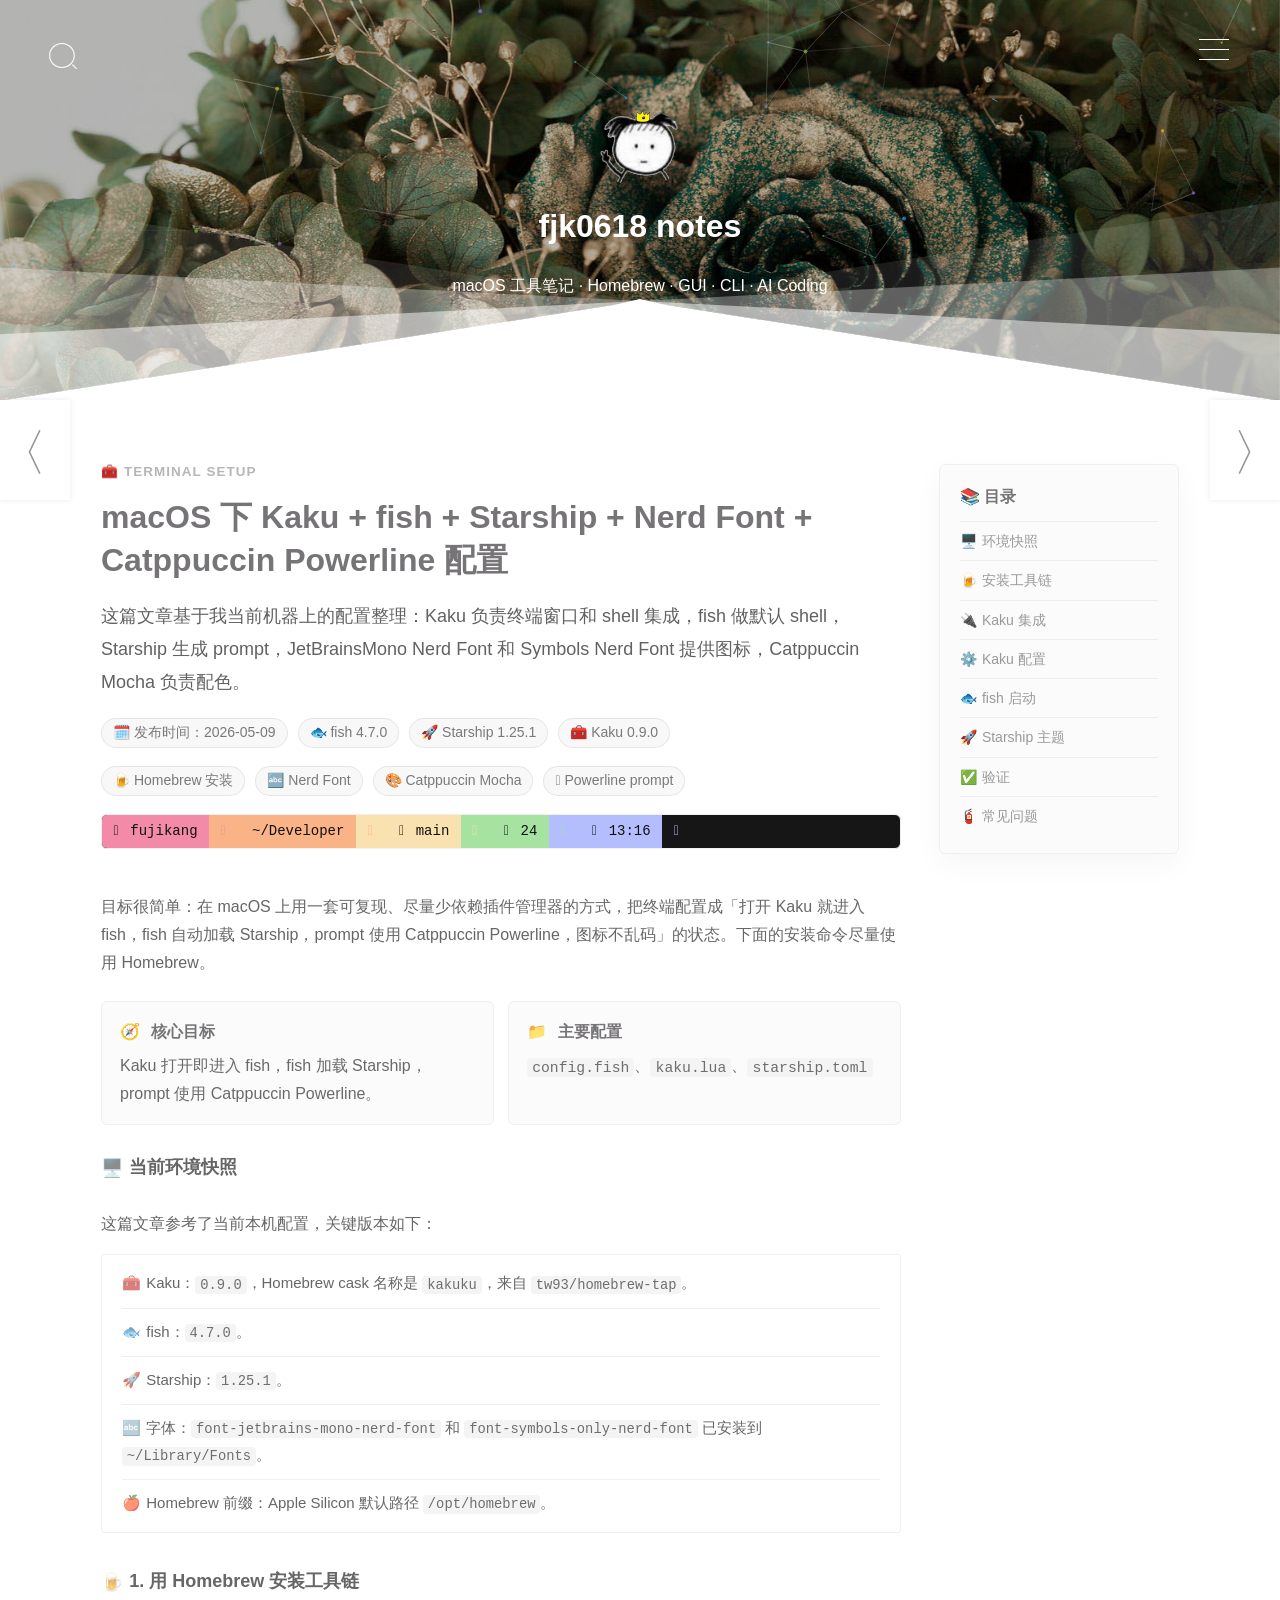
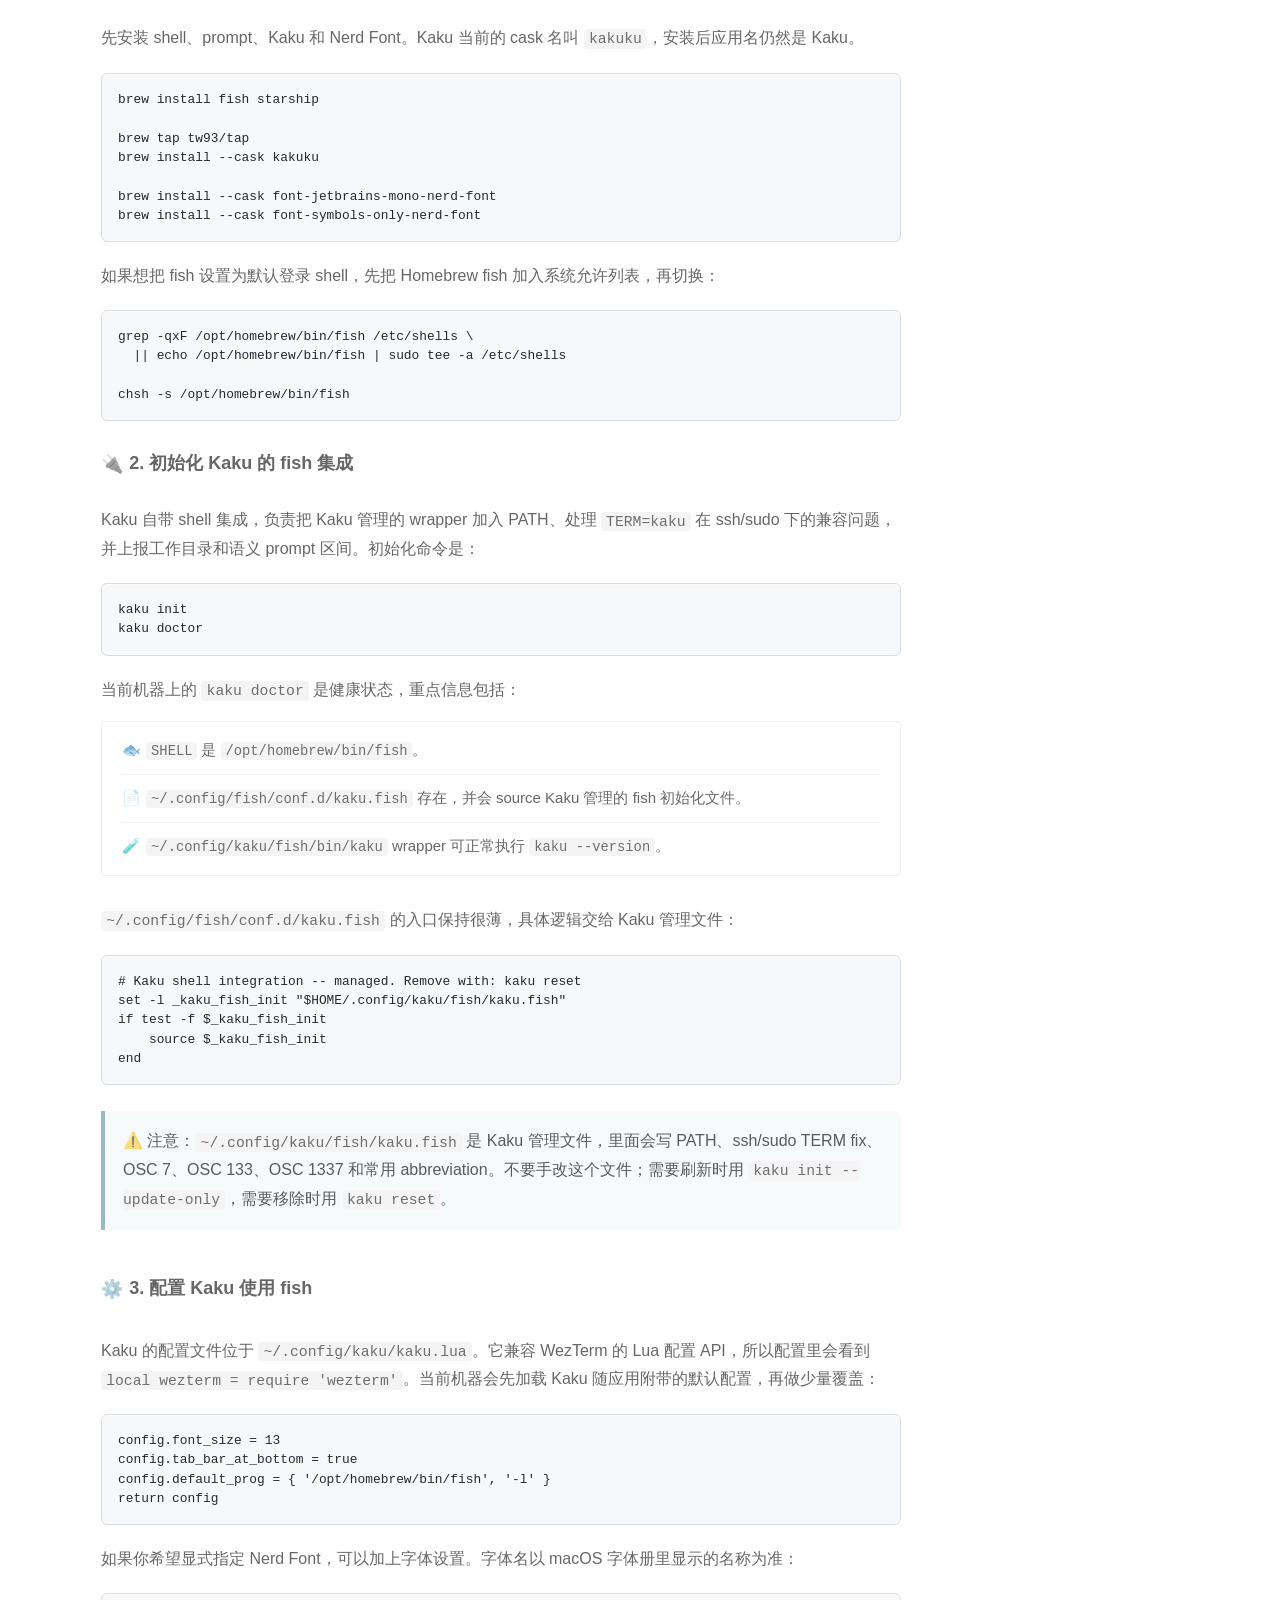
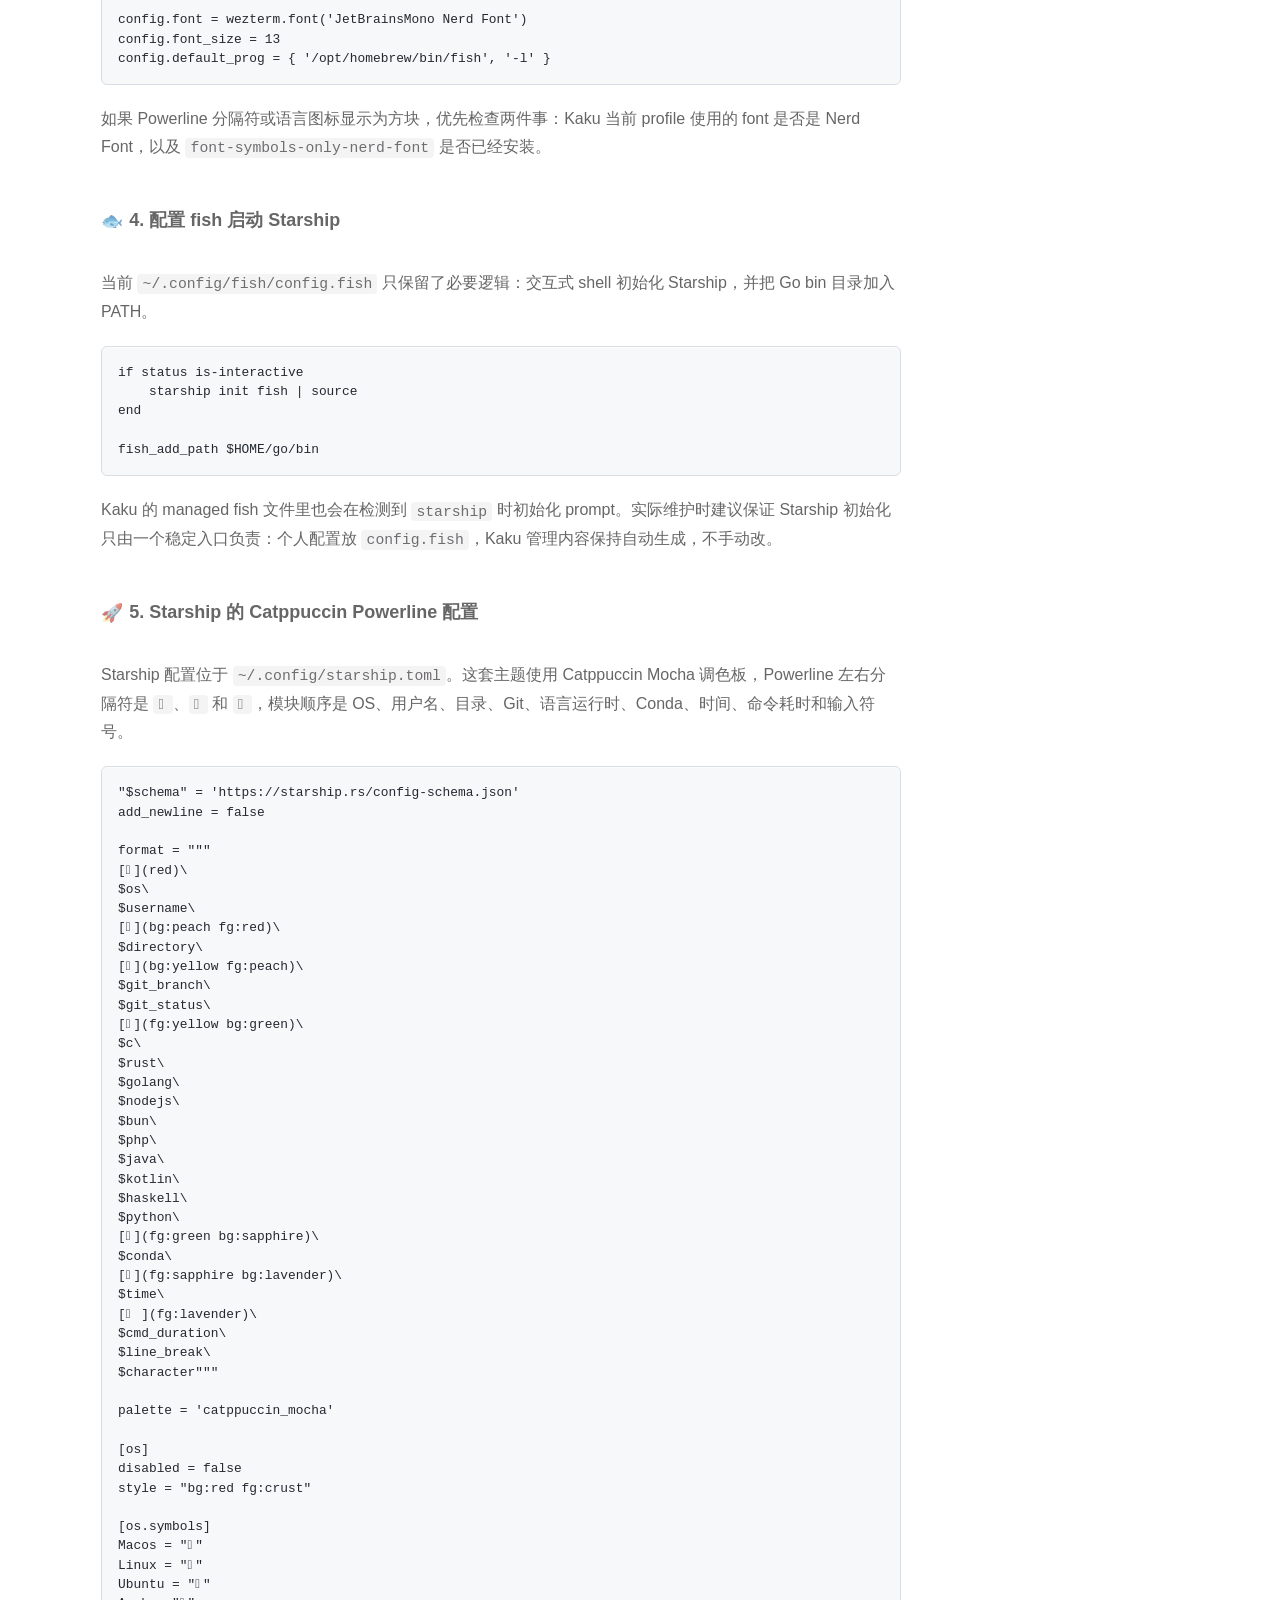
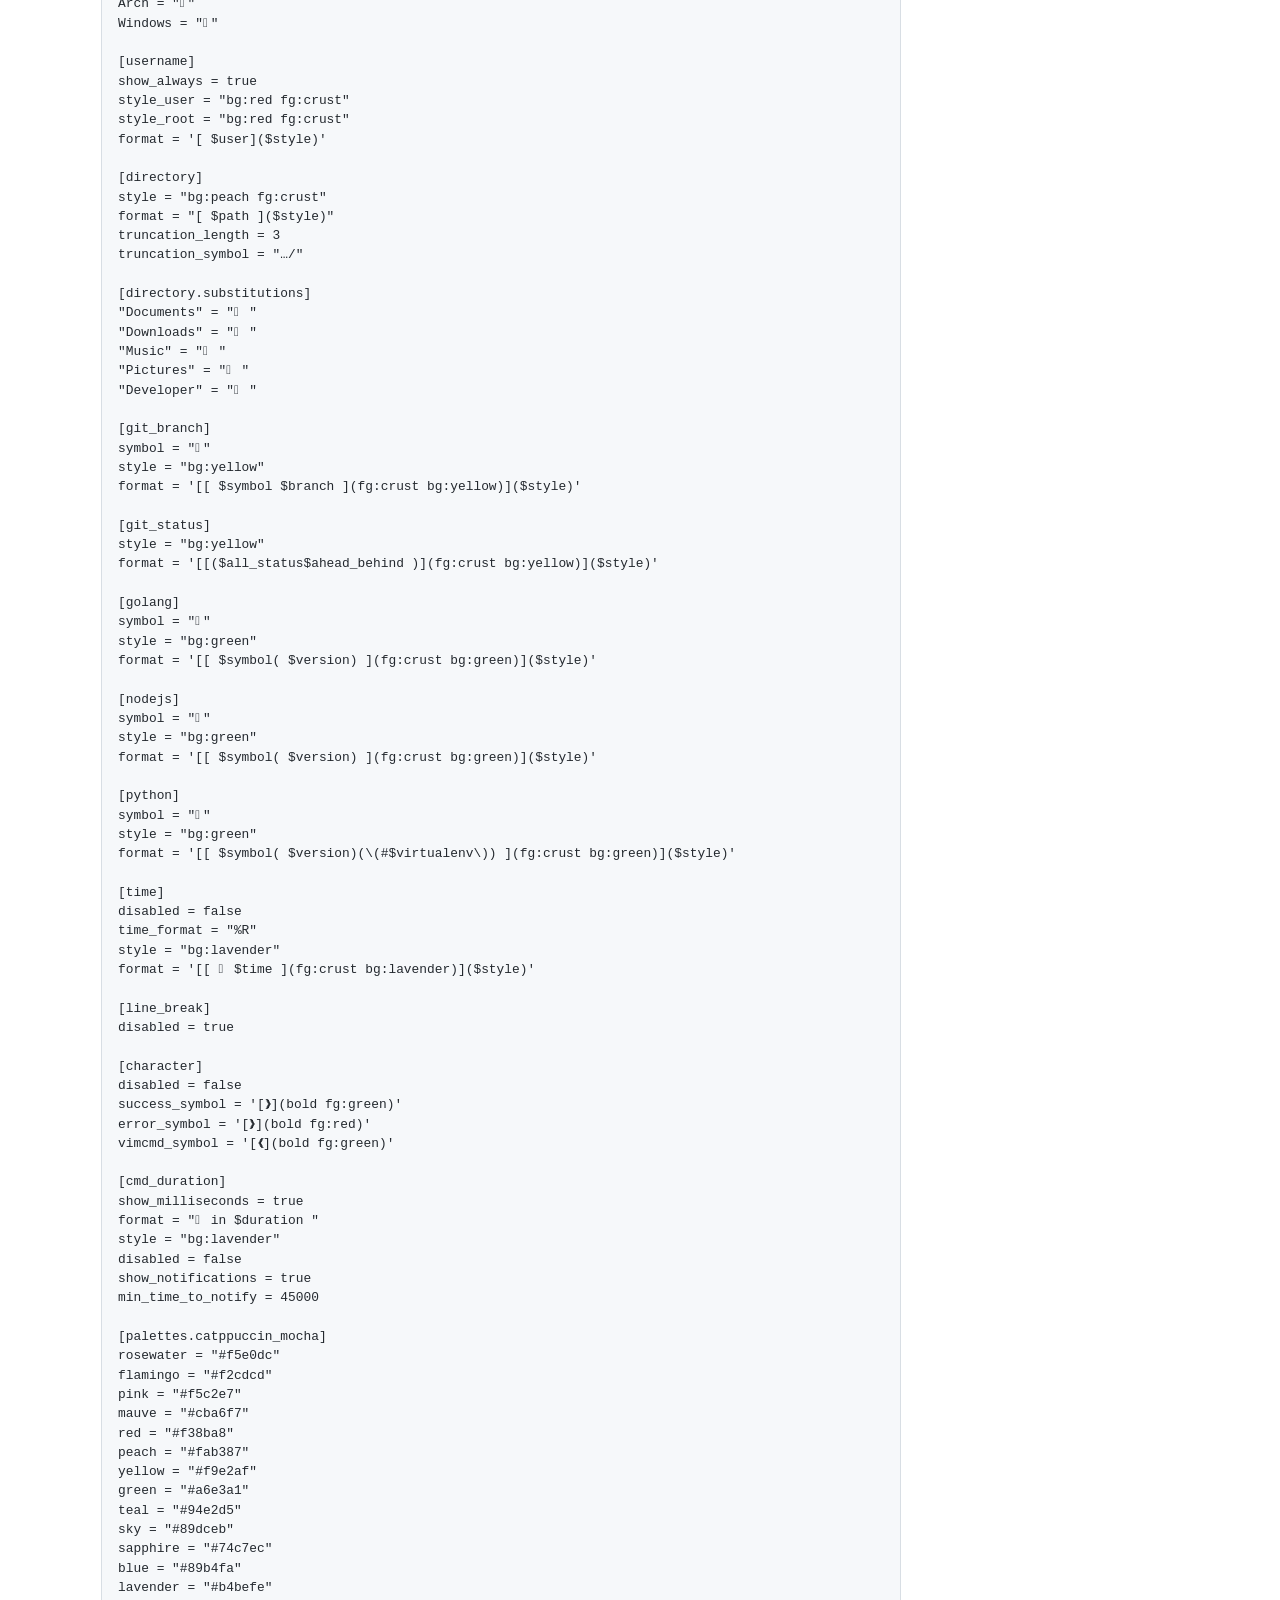
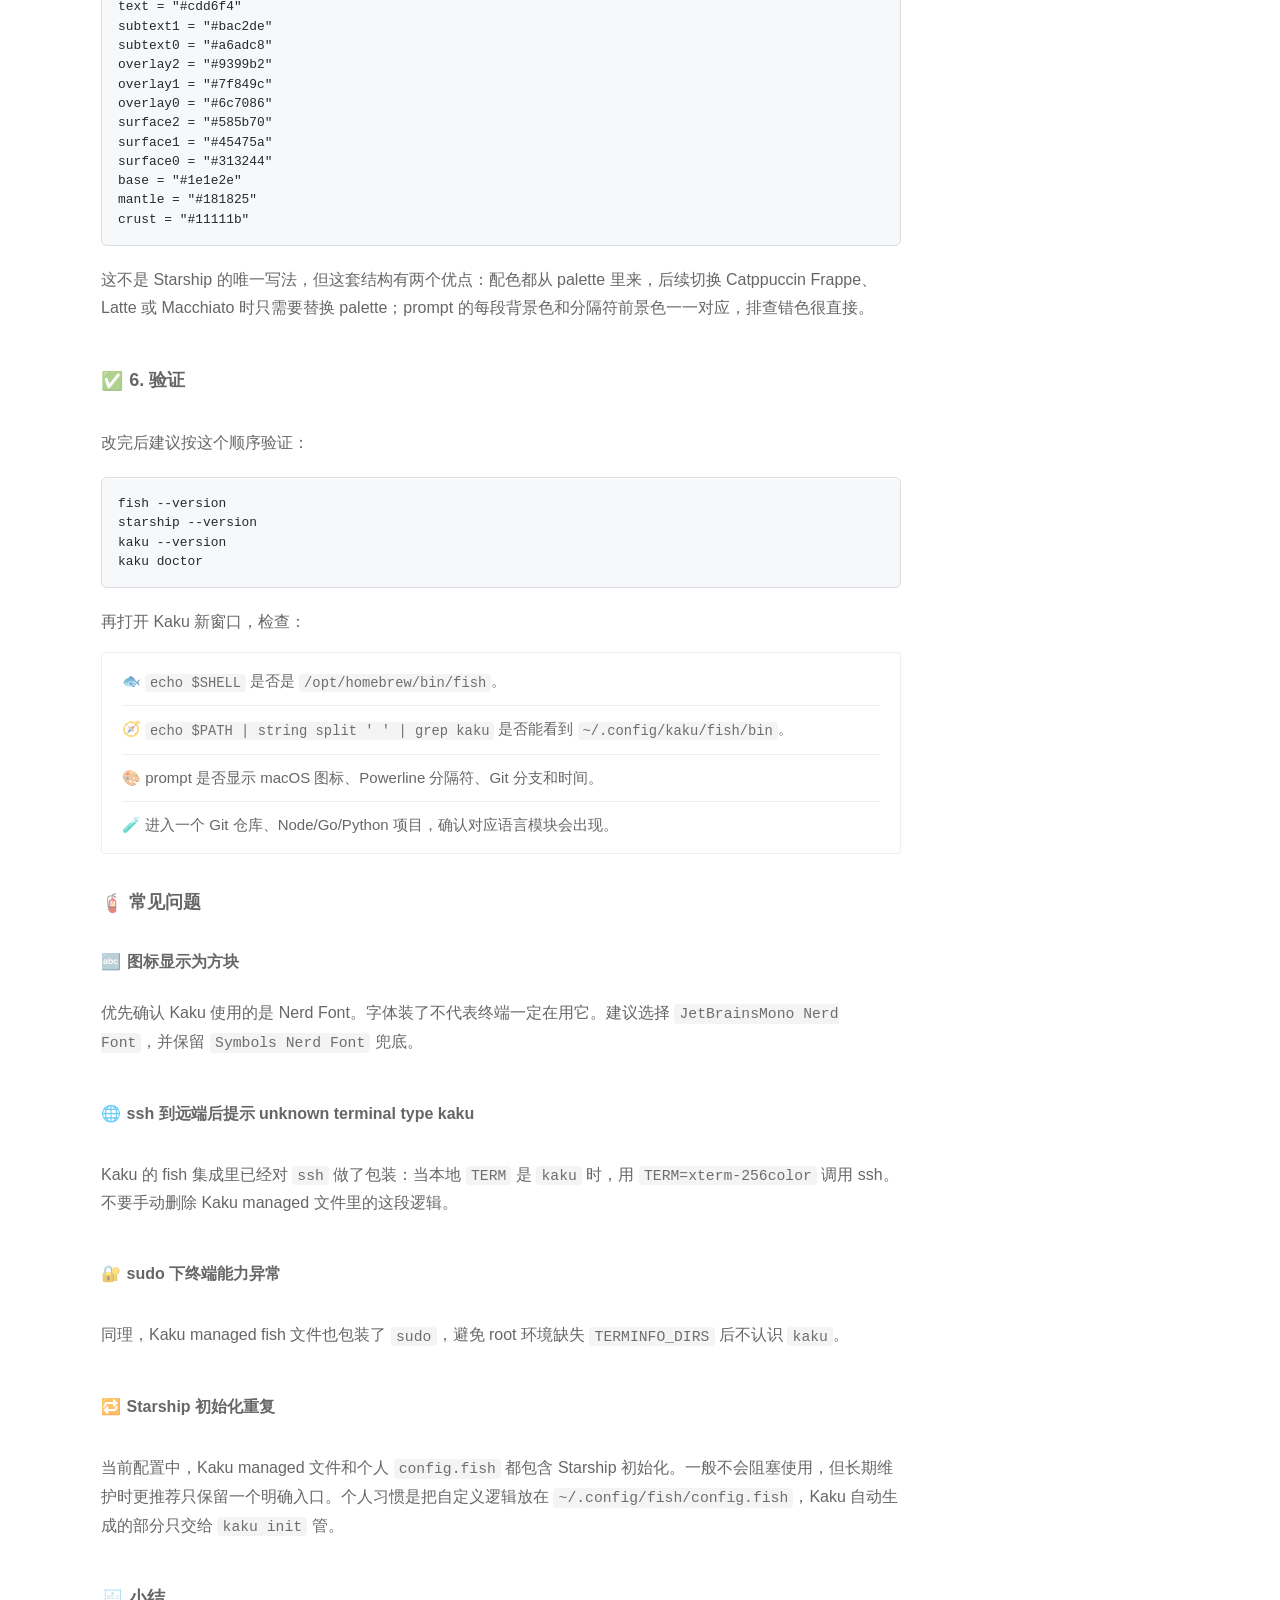
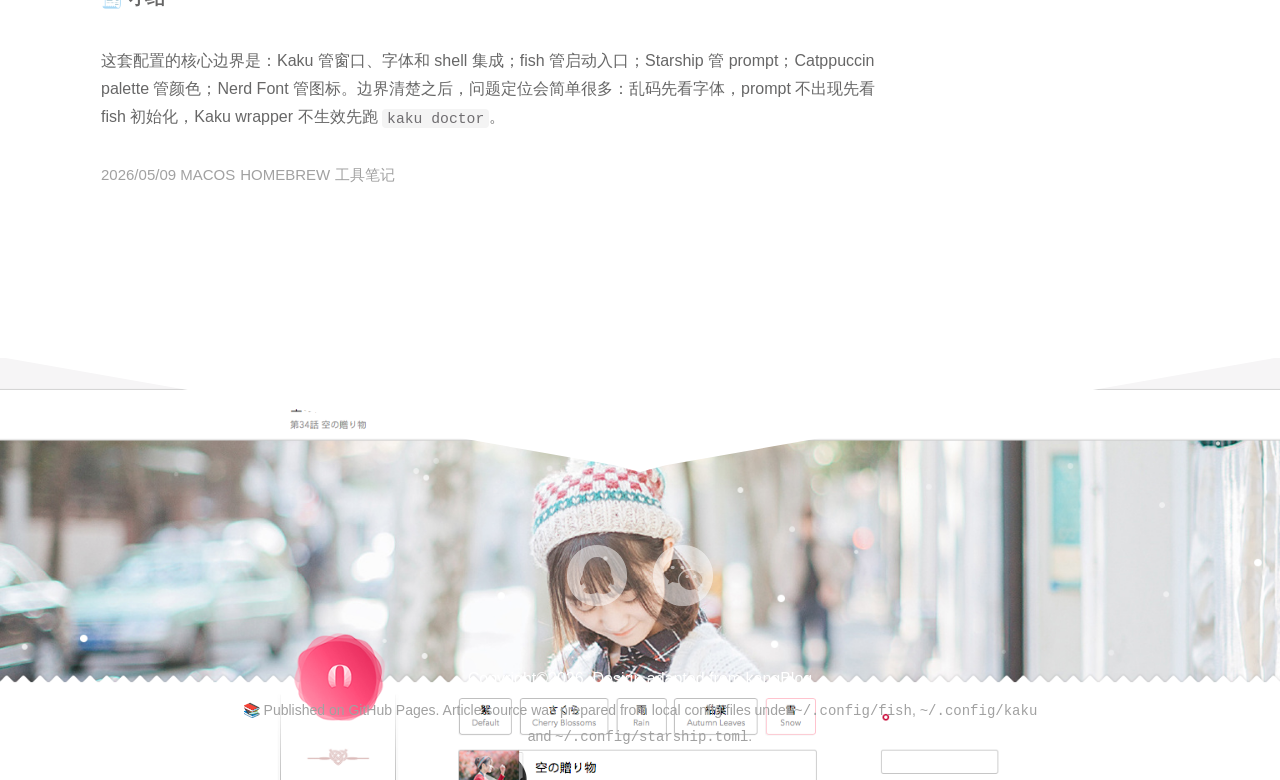
==== commit c55933f5: "refactor(blog): 抽离首页文章数据" ====
--- a/posts/mac-kaku-fish-starship-nerd-catppuccin-powerline/index.html
+++ b/posts/mac-kaku-fish-starship-nerd-catppuccin-powerline/index.html
@@ -20,11 +20,7 @@
 					<div id="search-container" class="ajax_search">
 						<div class="filter_container">
 							<input type="search" value="" autocomplete="off" placeholder="搜索文章" name="s" id="post-search-input" aria-label="搜索文章">
-							<ul id="post-search-results" class="search_filtered">
-							<li data-post-search="macos 数据库 gui 工具 dbx 部署 homebrew cask database mysql postgresql sqlite redis mongodb duckdb clickhouse"><a href="/posts/macos-database-gui-dbx-deploy/">MacOS数据库GUI工具-DBX部署</a></li>
-							<li data-post-search="macos 粘贴板 剪贴板 工具 maccy 安装 使用 homebrew clipboard 自动粘贴"><a href="/posts/mac-maccy-clipboard-manager/">mac下粘贴板工具-Maccy安装使用</a></li>
-							<li data-post-search="macos kaku fish starship nerd font catppuccin powerline terminal homebrew 终端 配置"><a href="/posts/mac-kaku-fish-starship-nerd-catppuccin-powerline/">macOS 下 Kaku + fish + Starship + Nerd Font + Catppuccin Powerline 配置</a></li>
-							</ul>
+							<ul id="post-search-results" class="search_filtered"></ul>
 							<p id="post-search-note" class="post-search-note">输入关键词后，选择要跳转的文章。</p>
 						</div>
 					</div>
@@ -447,6 +443,7 @@
 		<script type="text/javascript" src="/theme/kang/statics/js/particles.js"></script>
 		<script type="text/javascript" src="/theme/kang/statics/js/aos.js"></script>
 		<script type="text/javascript" src="/theme/kang/statics/js/prism.js"></script>
+		<script type="text/javascript" src="/data/posts.js"></script>
 		<script type="text/javascript" src="/theme/kang/statics/js/blog-post.js"></script>
 	</body>
 
--- a/theme/kang/statics/css/blog-post.css
+++ b/theme/kang/statics/css/blog-post.css
@@ -30,6 +30,7 @@
 }
 
 .article-header {
+	grid-column: 1;
 	margin-bottom: 28px;
 	text-align: left;
 }
@@ -82,11 +83,17 @@
 }
 
 .post-toc {
-	margin: 0 0 32px;
+	grid-column: 2;
+	grid-row: 1 / span 3;
+	position: sticky;
+	top: 84px;
+	align-self: start;
+	margin: 4px 0 0;
 	padding: 18px 20px;
 	border: 1px solid #efefef;
 	border-radius: 6px;
 	background: #fbfbfb;
+	box-shadow: 0 10px 30px rgba(0, 0, 0, 0.04);
 }
 
 .post-toc strong {
@@ -96,11 +103,14 @@
 }
 
 .post-toc a {
-	display: inline-flex;
+	display: flex;
 	align-items: center;
-	margin: 4px 14px 4px 0;
+	margin: 0;
+	padding: 9px 0;
+	border-top: 1px solid #eee;
 	color: #999;
 	font-size: 14px;
+	line-height: 1.45;
 	text-decoration: none;
 }
 
@@ -129,8 +139,13 @@
 	overflow-x: auto;
 	margin: 20px 0;
 	padding: 16px;
+	border: 1px solid #d8dee4;
 	border-radius: 6px;
-	background: #333;
+	background: #f6f8fa;
+	box-shadow: inset 0 1px 0 rgba(255, 255, 255, 0.72);
+	color: #24292f;
+	font-size: 14px;
+	line-height: 1.65;
 }
 
 .post-body pre code {
@@ -139,6 +154,83 @@
 	padding: 0;
 	background: transparent;
 	color: inherit;
+}
+
+.post-body code[class*="language-"],
+.post-body pre[class*="language-"] {
+	color: #24292f;
+	text-shadow: none;
+}
+
+.post-body pre[class*="language-"] {
+	background: #f6f8fa;
+}
+
+.post-body :not(pre)>code[class*="language-"] {
+	background: #eff1f3;
+	color: #24292f;
+}
+
+.post-body .token.comment,
+.post-body .token.prolog,
+.post-body .token.doctype,
+.post-body .token.cdata {
+	color: #6e7781;
+}
+
+.post-body .token.punctuation,
+.post-body .token.operator {
+	color: #57606a;
+}
+
+.post-body .token.property,
+.post-body .token.tag,
+.post-body .token.constant,
+.post-body .token.symbol,
+.post-body .token.deleted {
+	color: #cf222e;
+}
+
+.post-body .token.boolean,
+.post-body .token.number {
+	color: #0550ae;
+}
+
+.post-body .token.selector,
+.post-body .token.attr-name,
+.post-body .token.string,
+.post-body .token.char,
+.post-body .token.builtin,
+.post-body .token.inserted {
+	color: #0a3069;
+}
+
+.post-body .token.atrule,
+.post-body .token.attr-value {
+	color: #953800;
+}
+
+.post-body .token.keyword {
+	color: #cf222e;
+}
+
+.post-body .token.function,
+.post-body .token.class-name {
+	color: #8250df;
+}
+
+.post-body .token.regex,
+.post-body .token.important,
+.post-body .token.variable {
+	color: #953800;
+}
+
+.post-body .token.important {
+	font-weight: 700;
+}
+
+.post-body .token.entity {
+	color: #8250df;
 }
 
 .post-body .note {
@@ -272,6 +364,35 @@
 	text-transform: none;
 }
 
+@media screen and (min-width: 1181px) {
+	#article.post {
+		max-width: 1078px;
+	}
+
+	.post_content {
+		display: grid;
+		grid-template-columns: minmax(0, 800px) 240px;
+		column-gap: 38px;
+		max-width: 1078px;
+	}
+
+	.post-body,
+	.post_content>.meta {
+		grid-column: 1;
+	}
+}
+
+@media screen and (max-width: 1180px) {
+	#article.post {
+		max-width: 800px;
+	}
+
+	.post-toc {
+		position: static;
+		margin: 0 0 32px;
+	}
+}
+
 @media screen and (max-width: 900px) {
 	.navpost-part {
 		display: none;
@@ -299,9 +420,4 @@
 	.info-grid {
 		grid-template-columns: 1fr;
 	}
-
-	.post-toc a {
-		display: flex;
-		margin-right: 0;
-	}
-}
+}
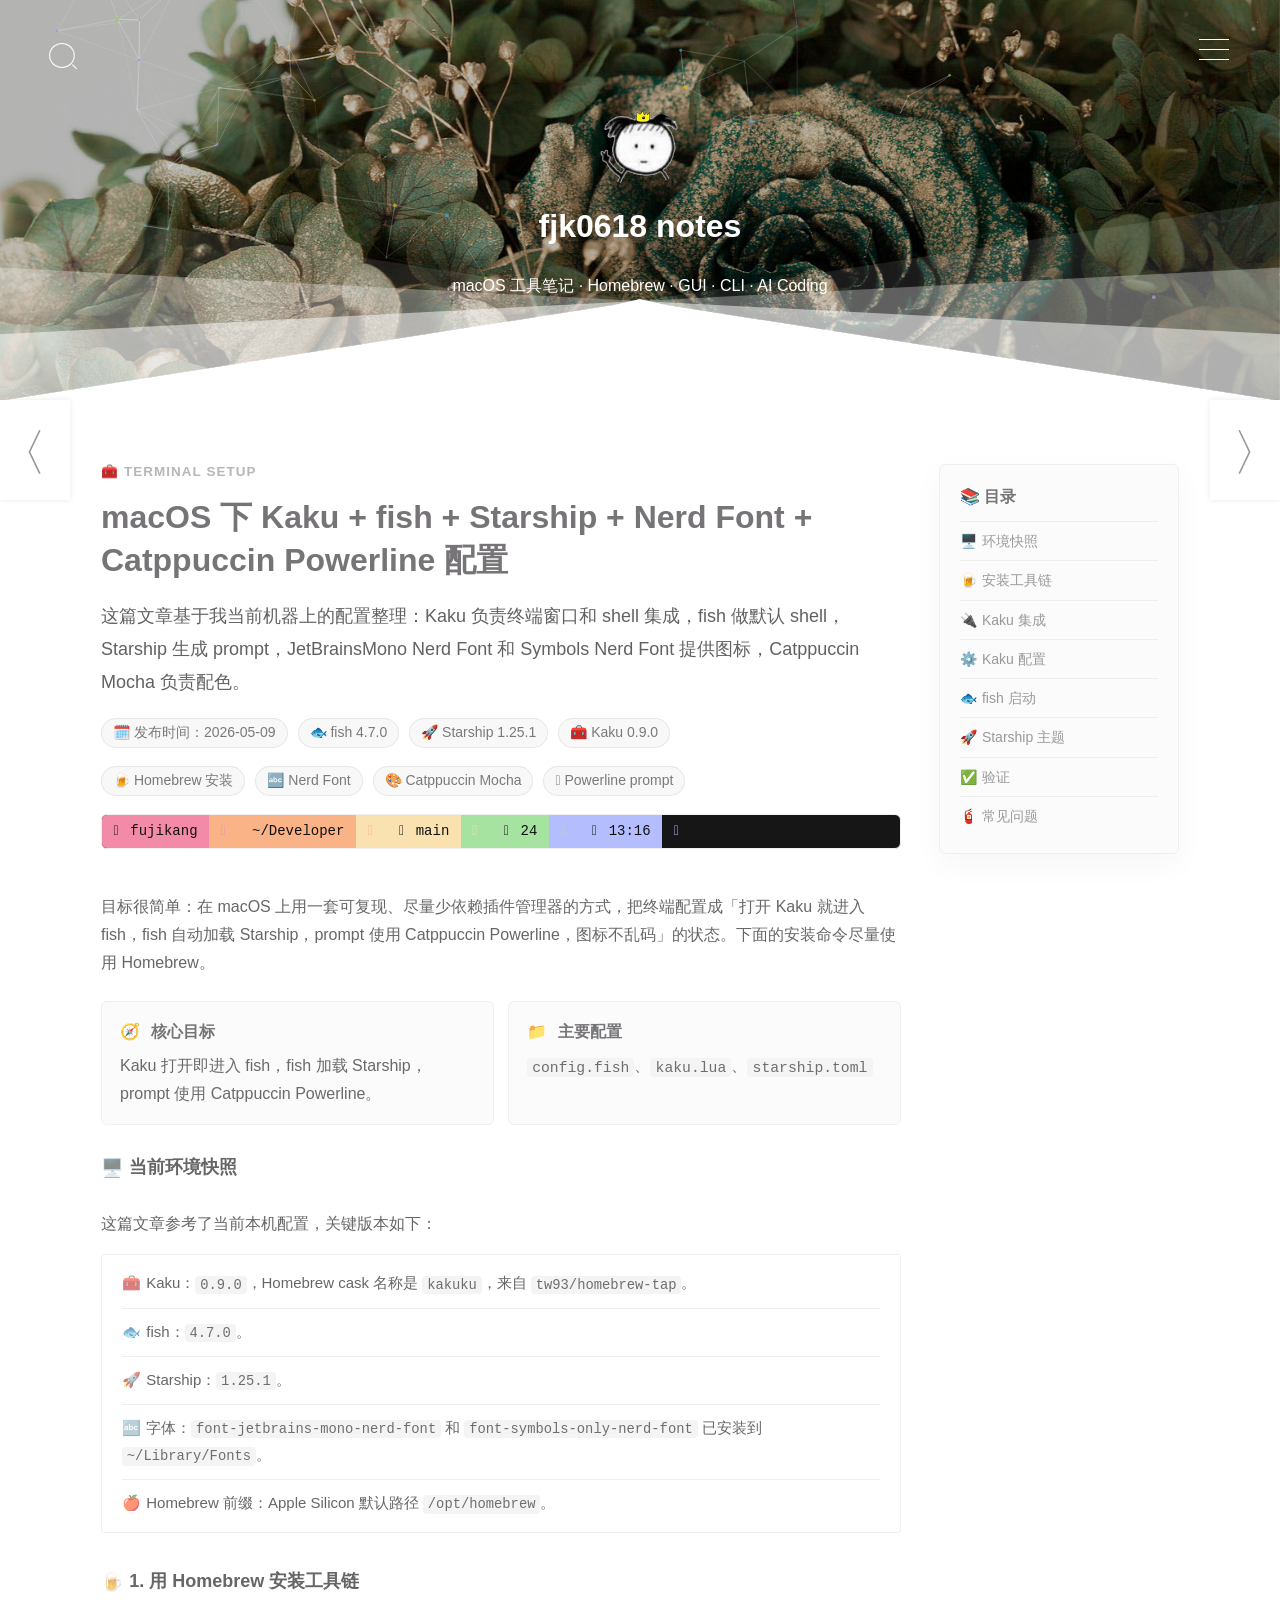
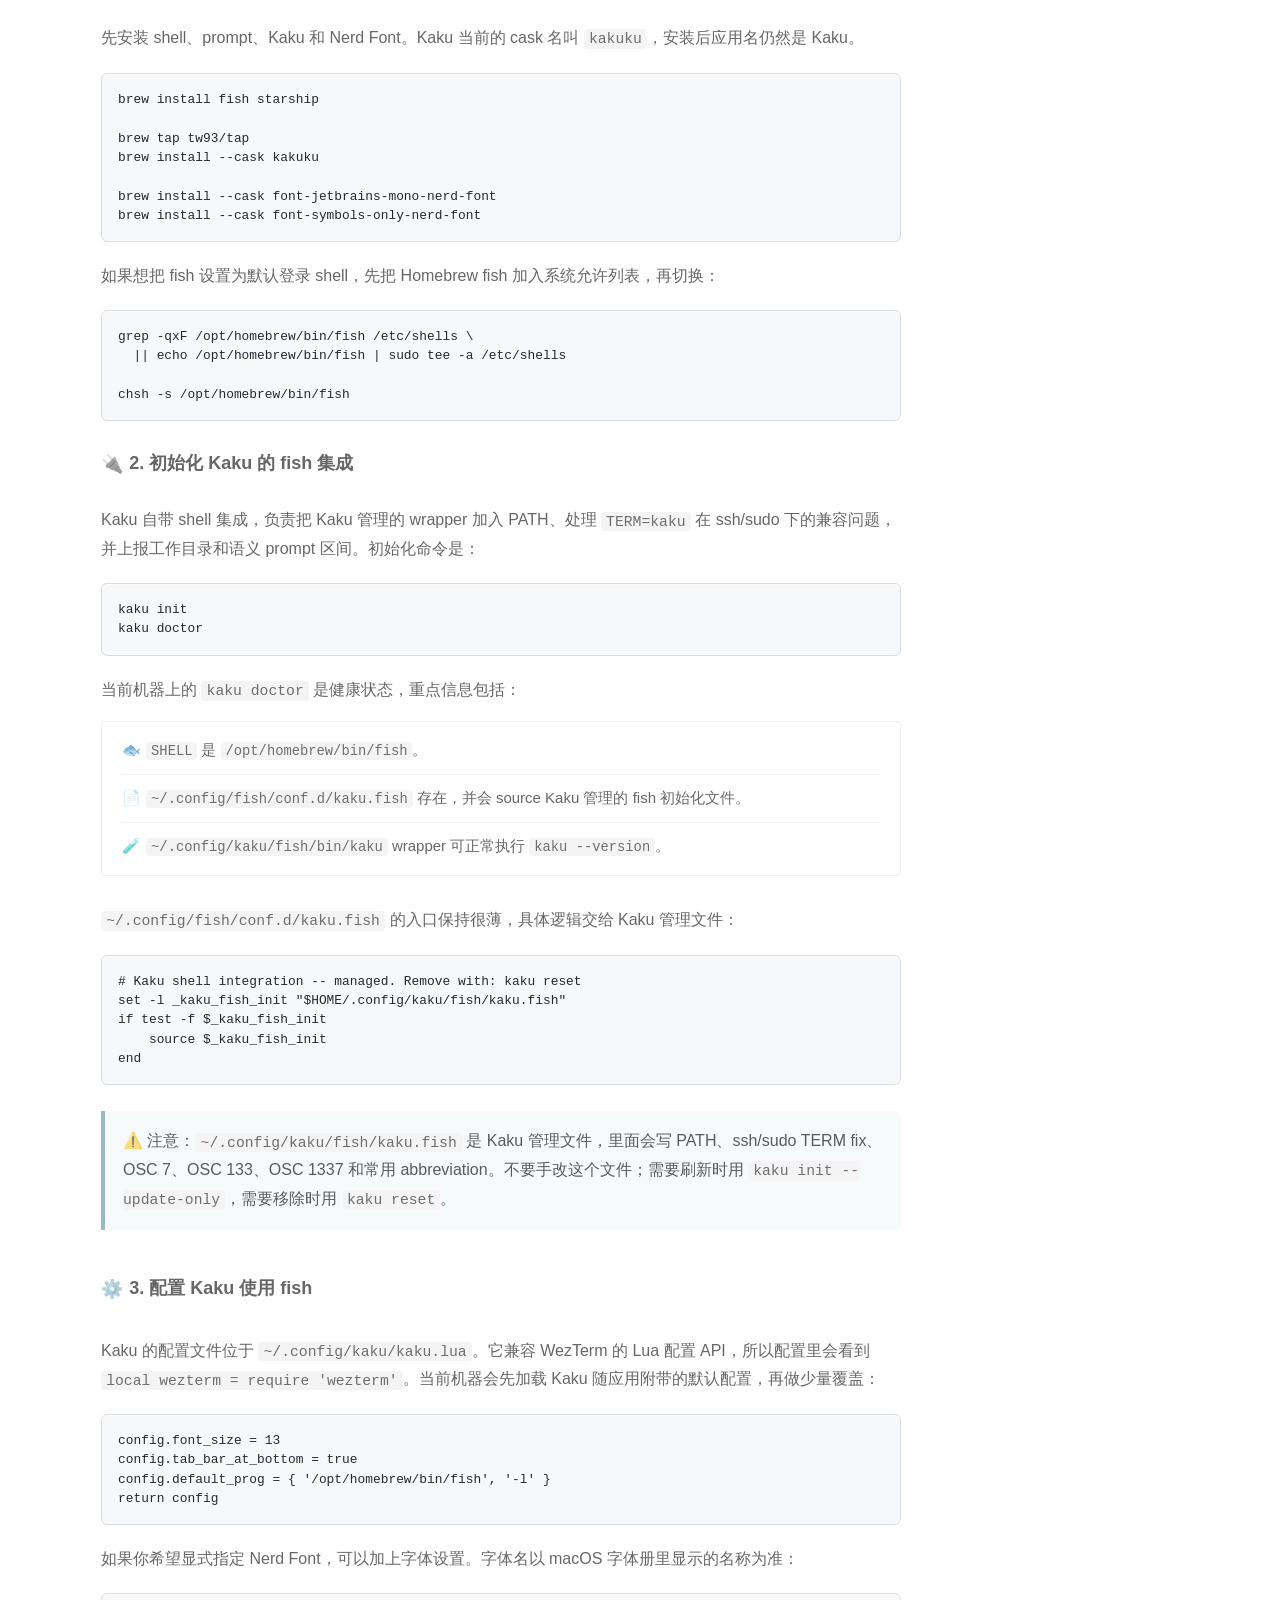
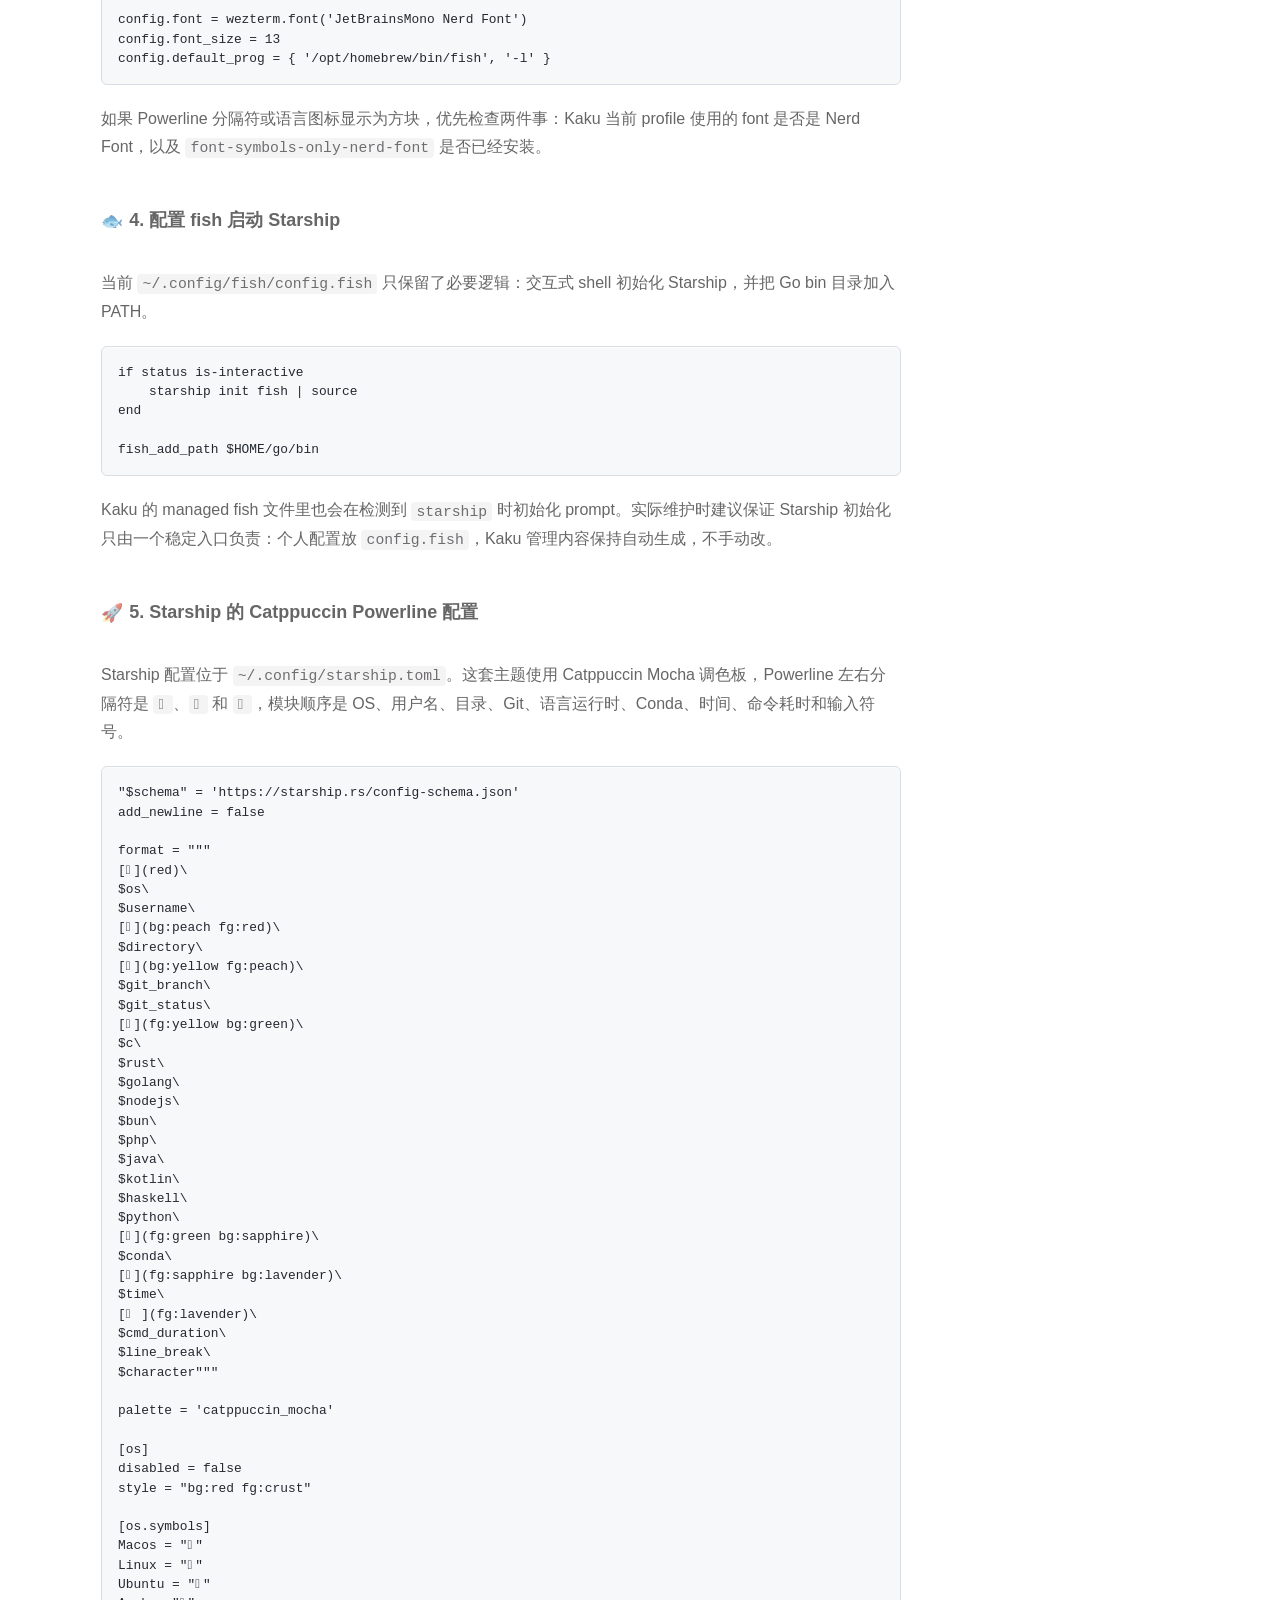
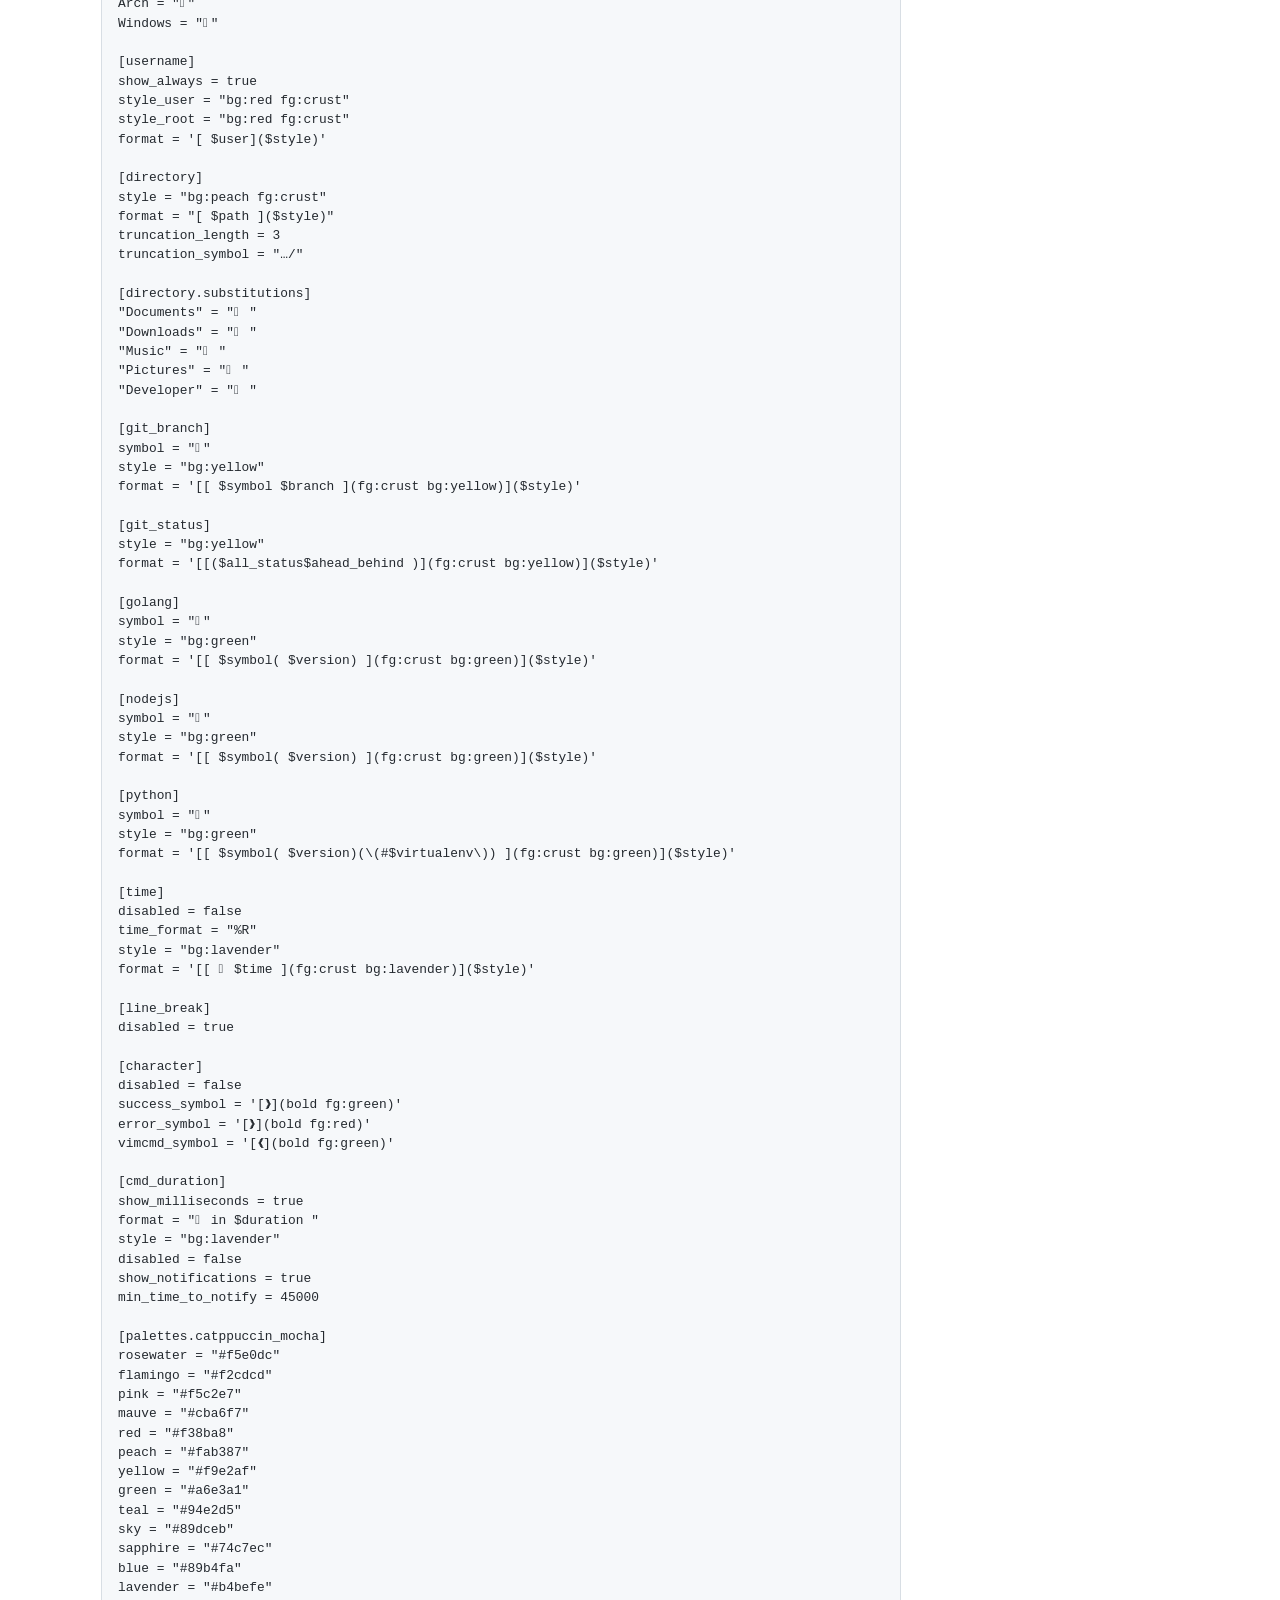
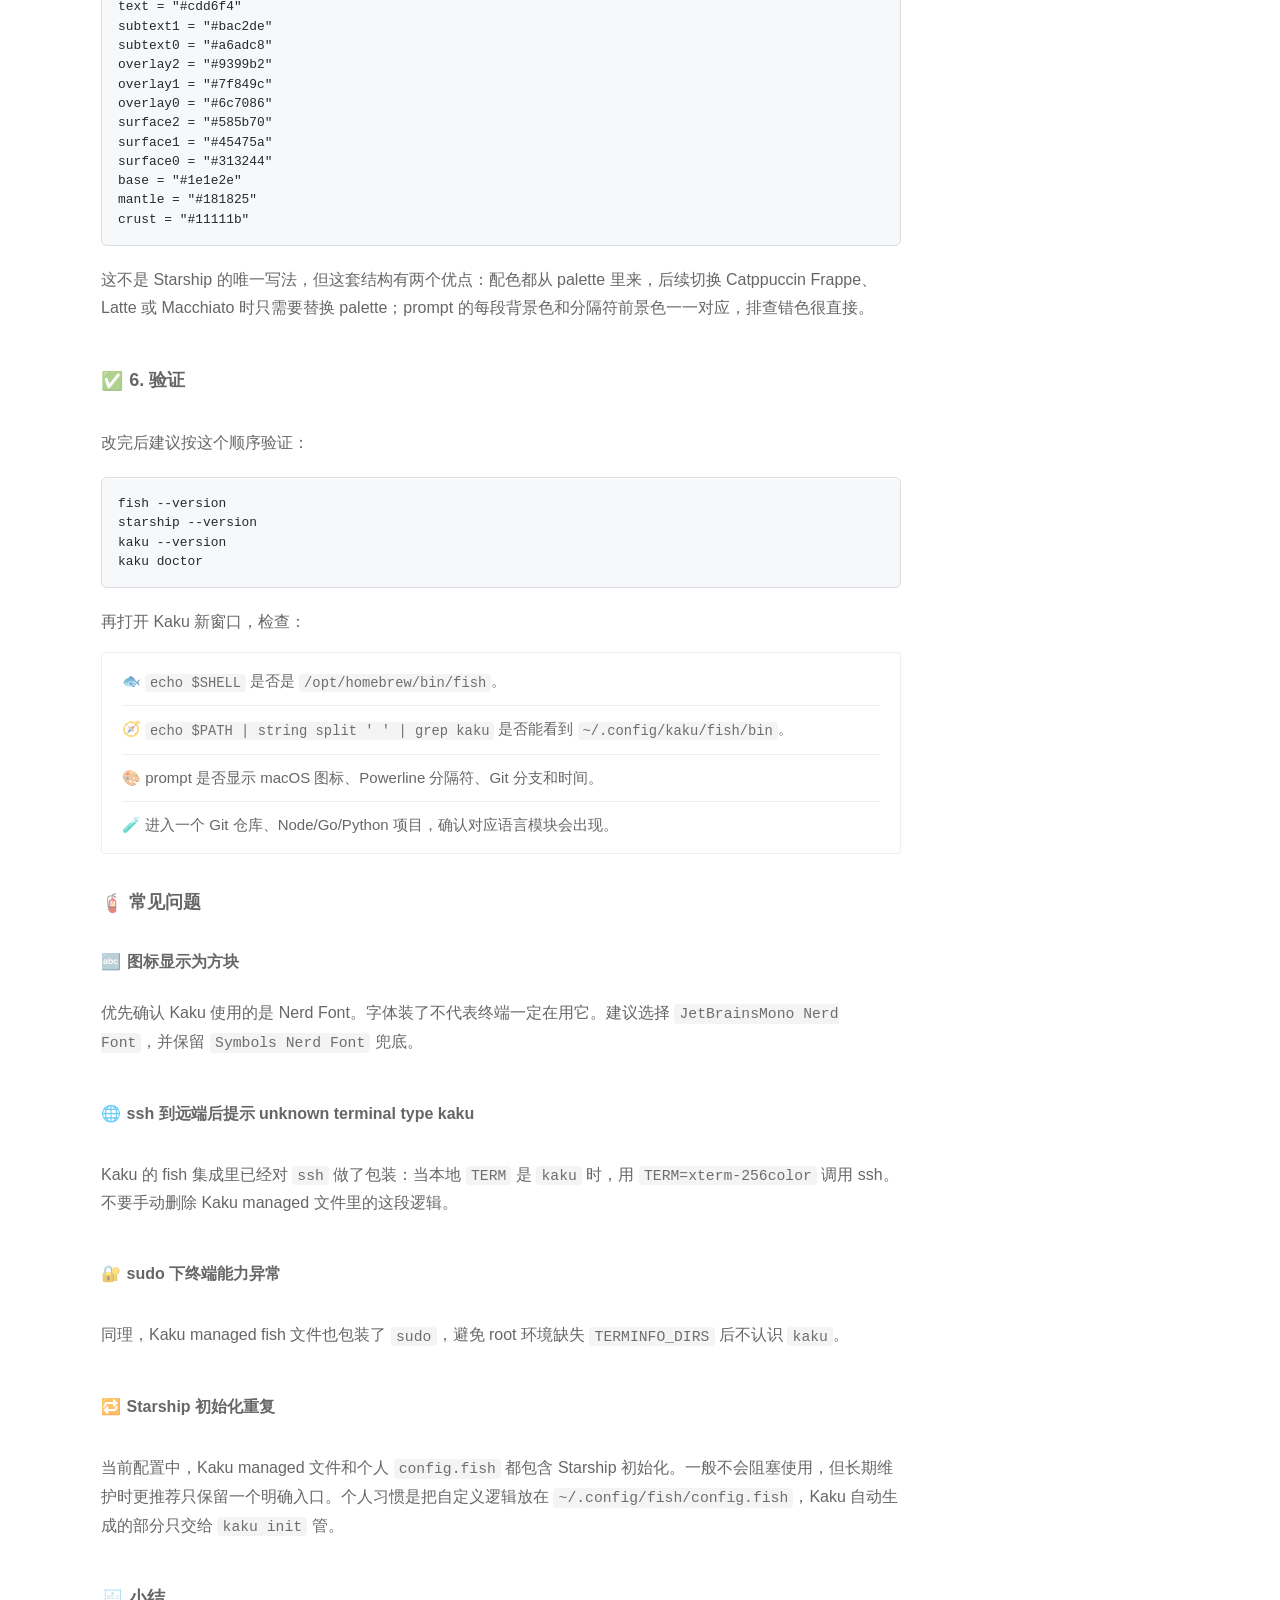
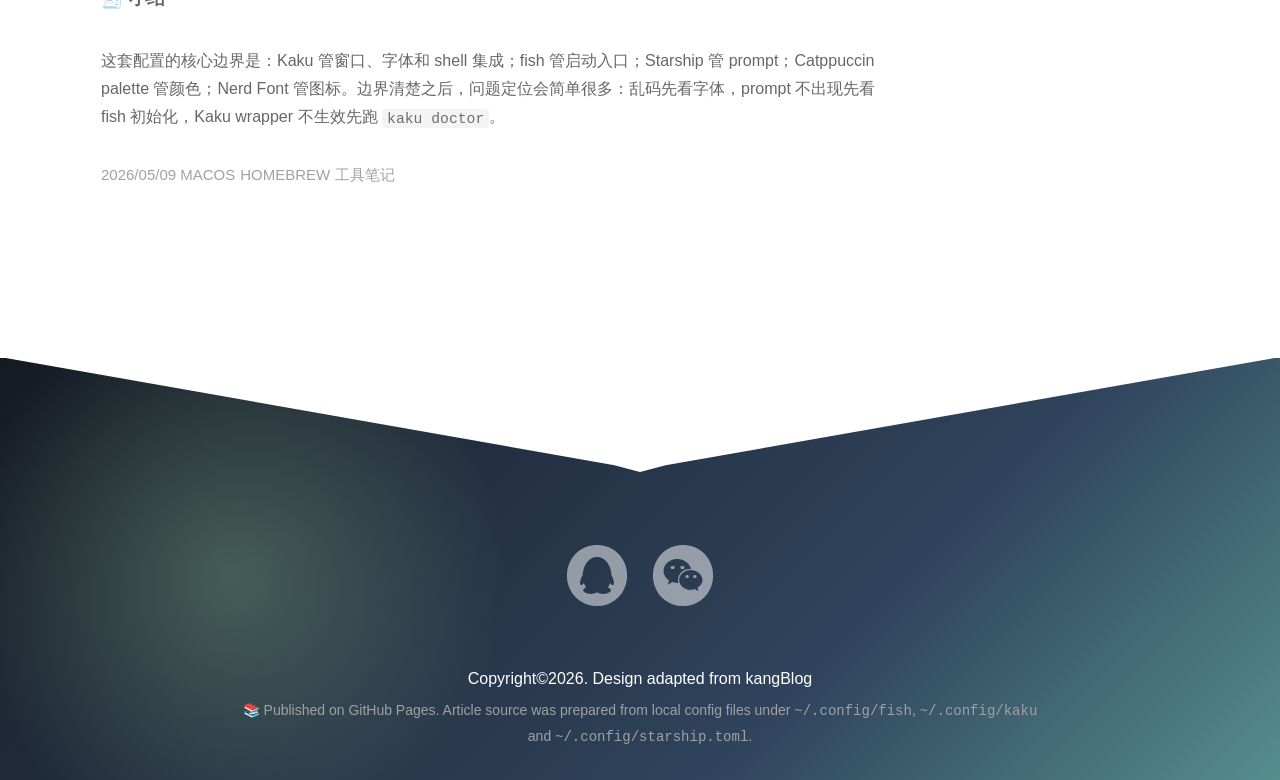
==== commit 861bccad: "refactor(blog): 统一详情页文章导航数据" ====
--- a/posts/mac-kaku-fish-starship-nerd-catppuccin-powerline/index.html
+++ b/posts/mac-kaku-fish-starship-nerd-catppuccin-powerline/index.html
@@ -393,28 +393,9 @@
 			</div>
 		</div>
 
-		<div class="p-header">
-			<figure class="p-image" style="background-image: url(/theme/kang/statics/images/Dcras.png);"></figure>
-		</div>
-
-		<div class="navpost-part">
-			<div id="NextPrevPosts">
-				<div class="prev" data-aos="slide-right" data-aos-delay="1.5s">
-					<div class="arrow"><i class="iconfont">&#xe625;</i></div>
-					<div class="preview">
-						<div class="pull-left featuredImg" style="background-image:url('/theme/kang/statics/images/IMG_0150.jpg');"></div>
-						<a class="pull-left preview-content bold" href="/posts/mac-maccy-clipboard-manager/"><span>mac下粘贴板工具-Maccy安装使用</span></a>
-					</div>
-				</div>
-				<div class="next" data-aos="slide-left" data-aos-delay="1.5s">
-					<div class="arrow"><i class="iconfont">&#xe623;</i></div>
-					<div class="preview">
-						<div class="pull-right featuredImg" style="background-image:url('/theme/kang/statics/images/no-image.png');"></div>
-						<a class="pull-right preview-content bold" href="/posts/macos-database-gui-dbx-deploy/"><span>MacOS数据库GUI工具-DBX部署</span></a>
-					</div>
-				</div>
-			</div>
-		</div>
+		<div class="p-header js-post-hero" aria-hidden="true"></div>
+
+		<div class="navpost-part js-post-nav"></div>
 
 		<footer id="footer" class="overlay animated from-top">
 			<div class="decor-wrapper">
@@ -434,7 +415,7 @@
 				<li><a title="旧站" class="socialicon" href="https://262688.xyz"><i class="iconfont" aria-hidden="true">&#xe609;</i></a></li>
 			</ul>
 			<div class="cr">Copyright&copy;2026. Design adapted from <a href="/kangBlog/">kangBlog</a></div>
-			<p class="article-source">📚 Published on GitHub Pages. Article source was prepared from local config files under <code>~/.config/fish</code>, <code>~/.config/kaku</code> and <code>~/.config/starship.toml</code>.</p>
+			<p class="article-source js-article-source"></p>
 		</footer>
 
 		<script type="text/javascript" src="/theme/kang/statics/js/jquery.min.js"></script>
--- a/theme/kang/statics/css/blog-post.css
+++ b/theme/kang/statics/css/blog-post.css
@@ -360,6 +360,38 @@
 	text-align: center;
 }
 
+.p-header .post-cover--fallback {
+	background-position: center;
+}
+
+.p-header .post-cover--clipboard {
+	background-image: radial-gradient(circle at 24% 28%, rgba(255, 255, 255, 0.36), transparent 26%), linear-gradient(135deg, #174c4d 0%, #28a365 58%, #f0b43f 100%);
+}
+
+.p-header .post-cover--terminal {
+	background-image: radial-gradient(circle at 18% 24%, rgba(166, 227, 161, 0.28), transparent 22%), linear-gradient(135deg, #151922 0%, #30445d 52%, #74ccb8 100%);
+}
+
+#NextPrevPosts .preview .post-nav-media {
+	display: flex;
+	align-items: center;
+	justify-content: center;
+	color: #fff;
+	font-size: 15px;
+	font-weight: 700;
+	letter-spacing: 0;
+	text-align: center;
+	line-height: 1.15;
+}
+
+#NextPrevPosts .preview .post-nav-media--clipboard {
+	background-image: linear-gradient(135deg, #1b6b67 0%, #2fbf71 55%, #f4b942 100%);
+}
+
+#NextPrevPosts .preview .post-nav-media--terminal {
+	background-image: linear-gradient(135deg, #151922 0%, #32465f 52%, #77d9c0 100%);
+}
+
 #NextPrevPosts .preview .preview-content span {
 	text-transform: none;
 }
